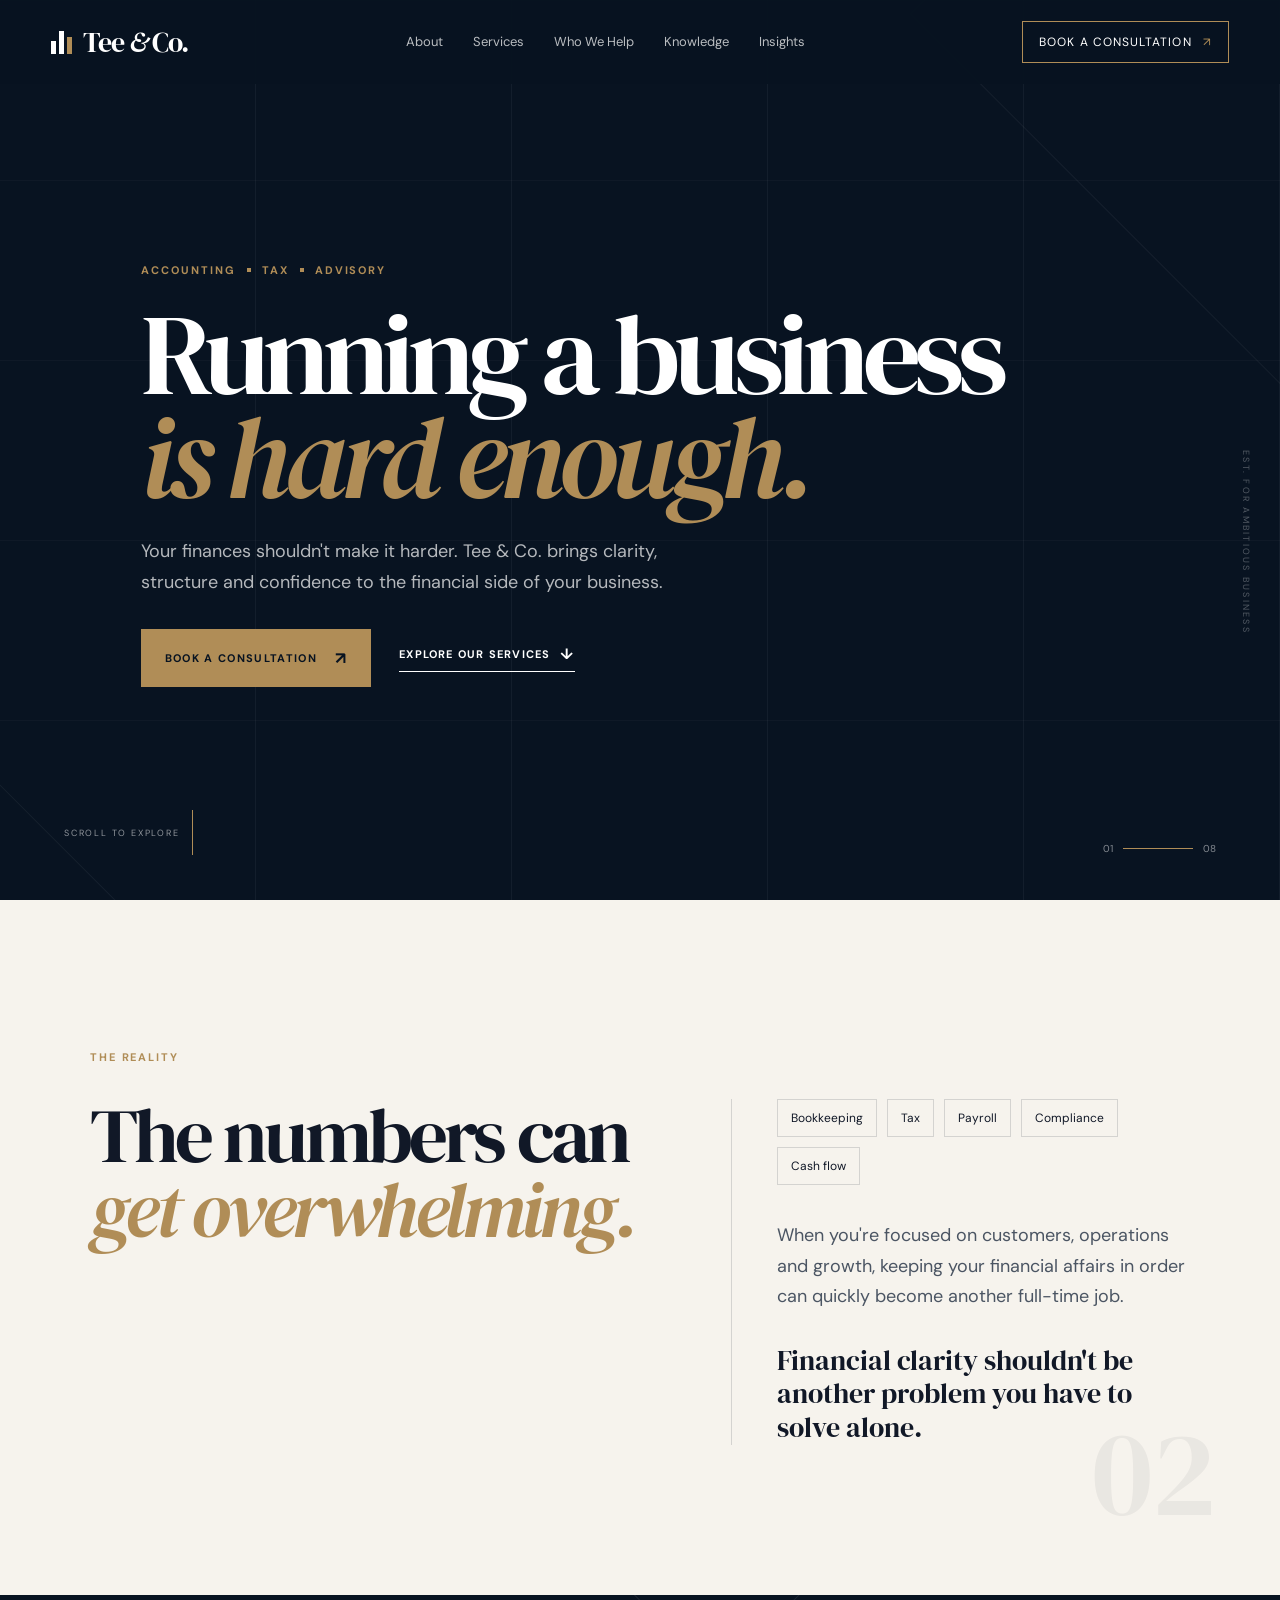
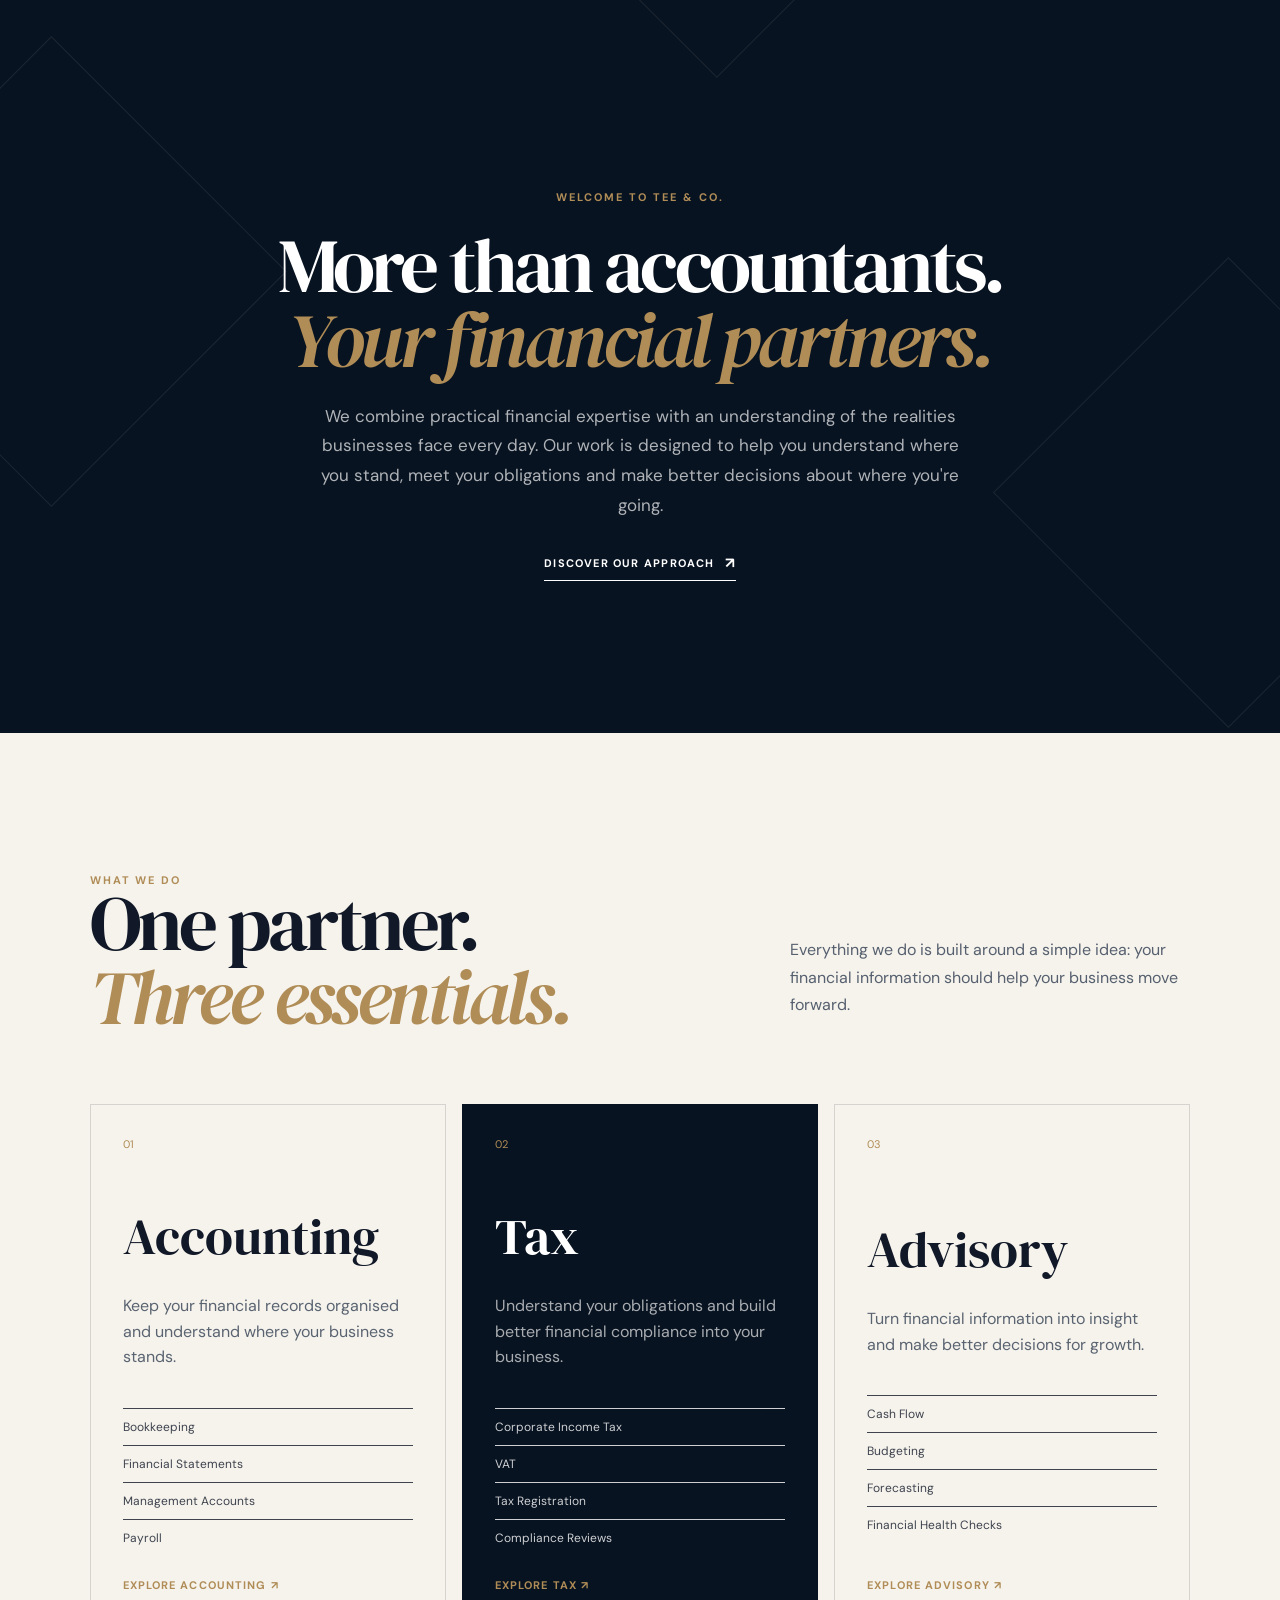
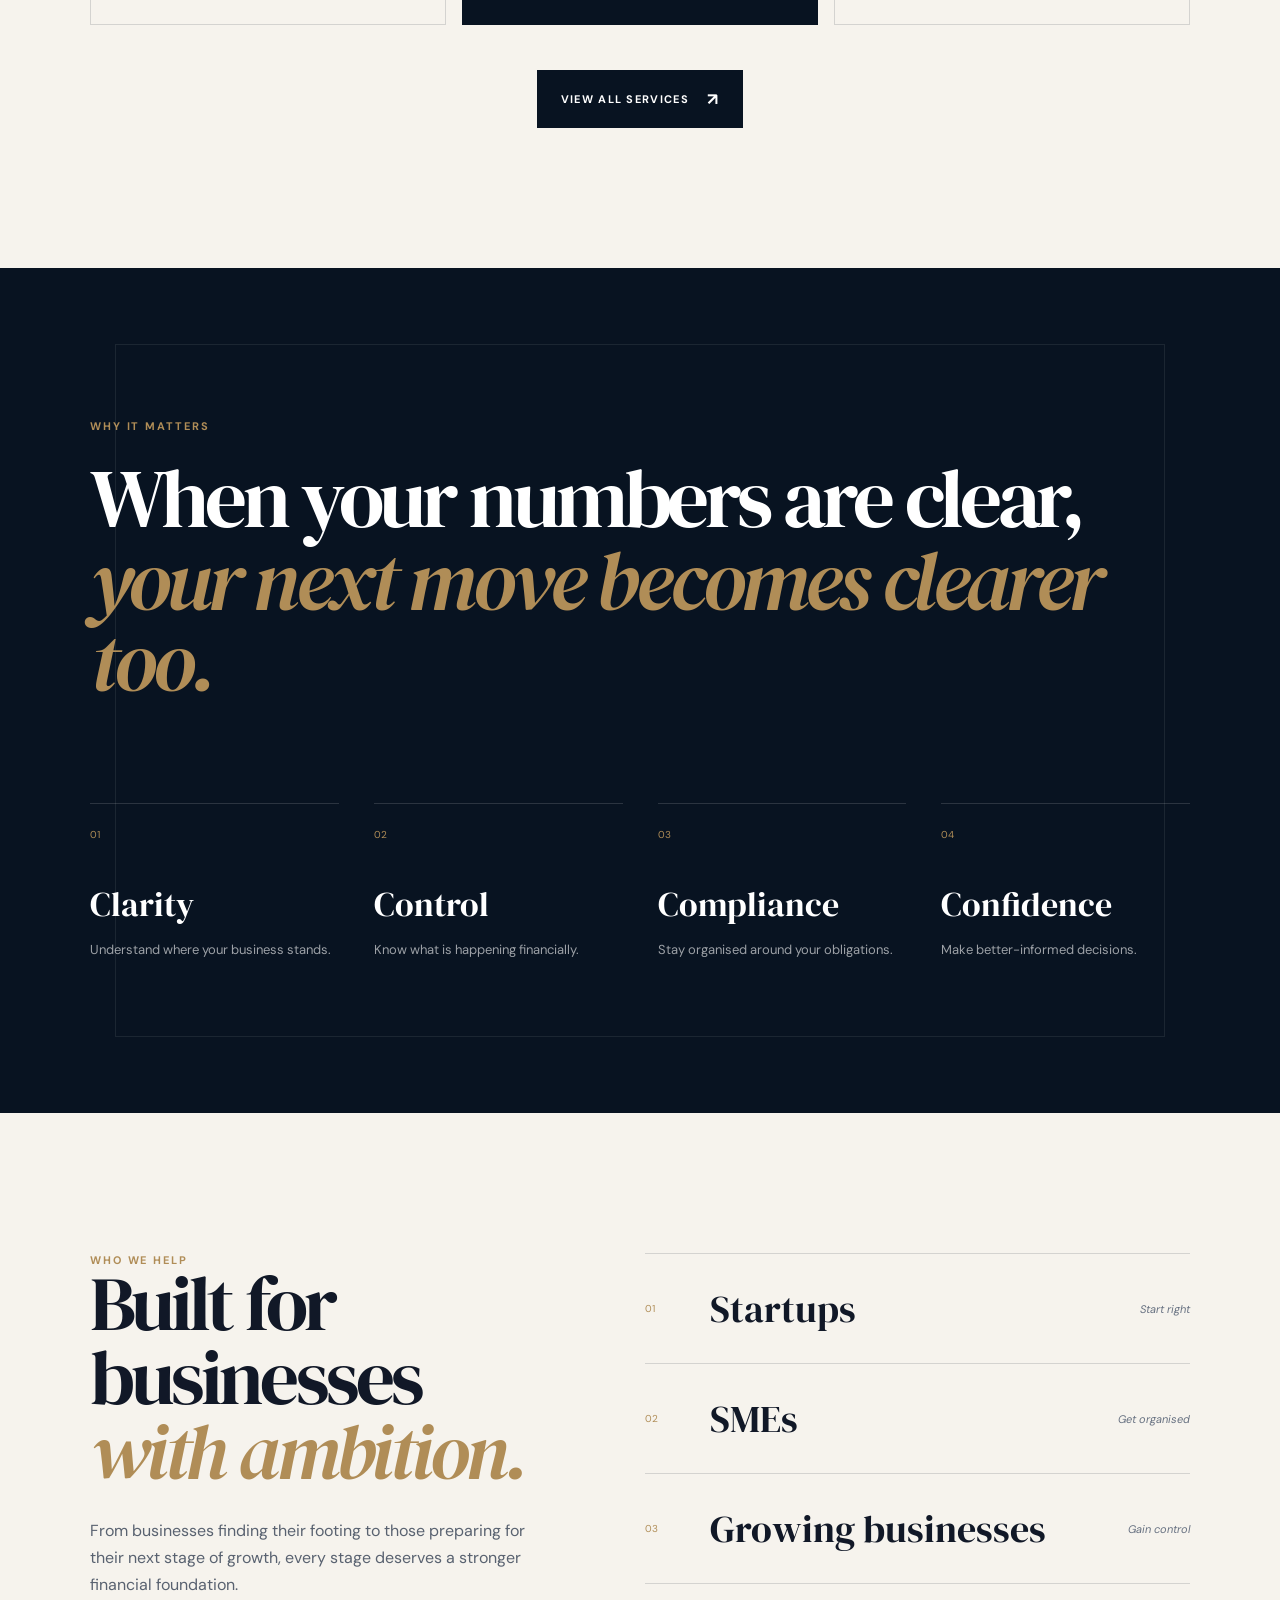
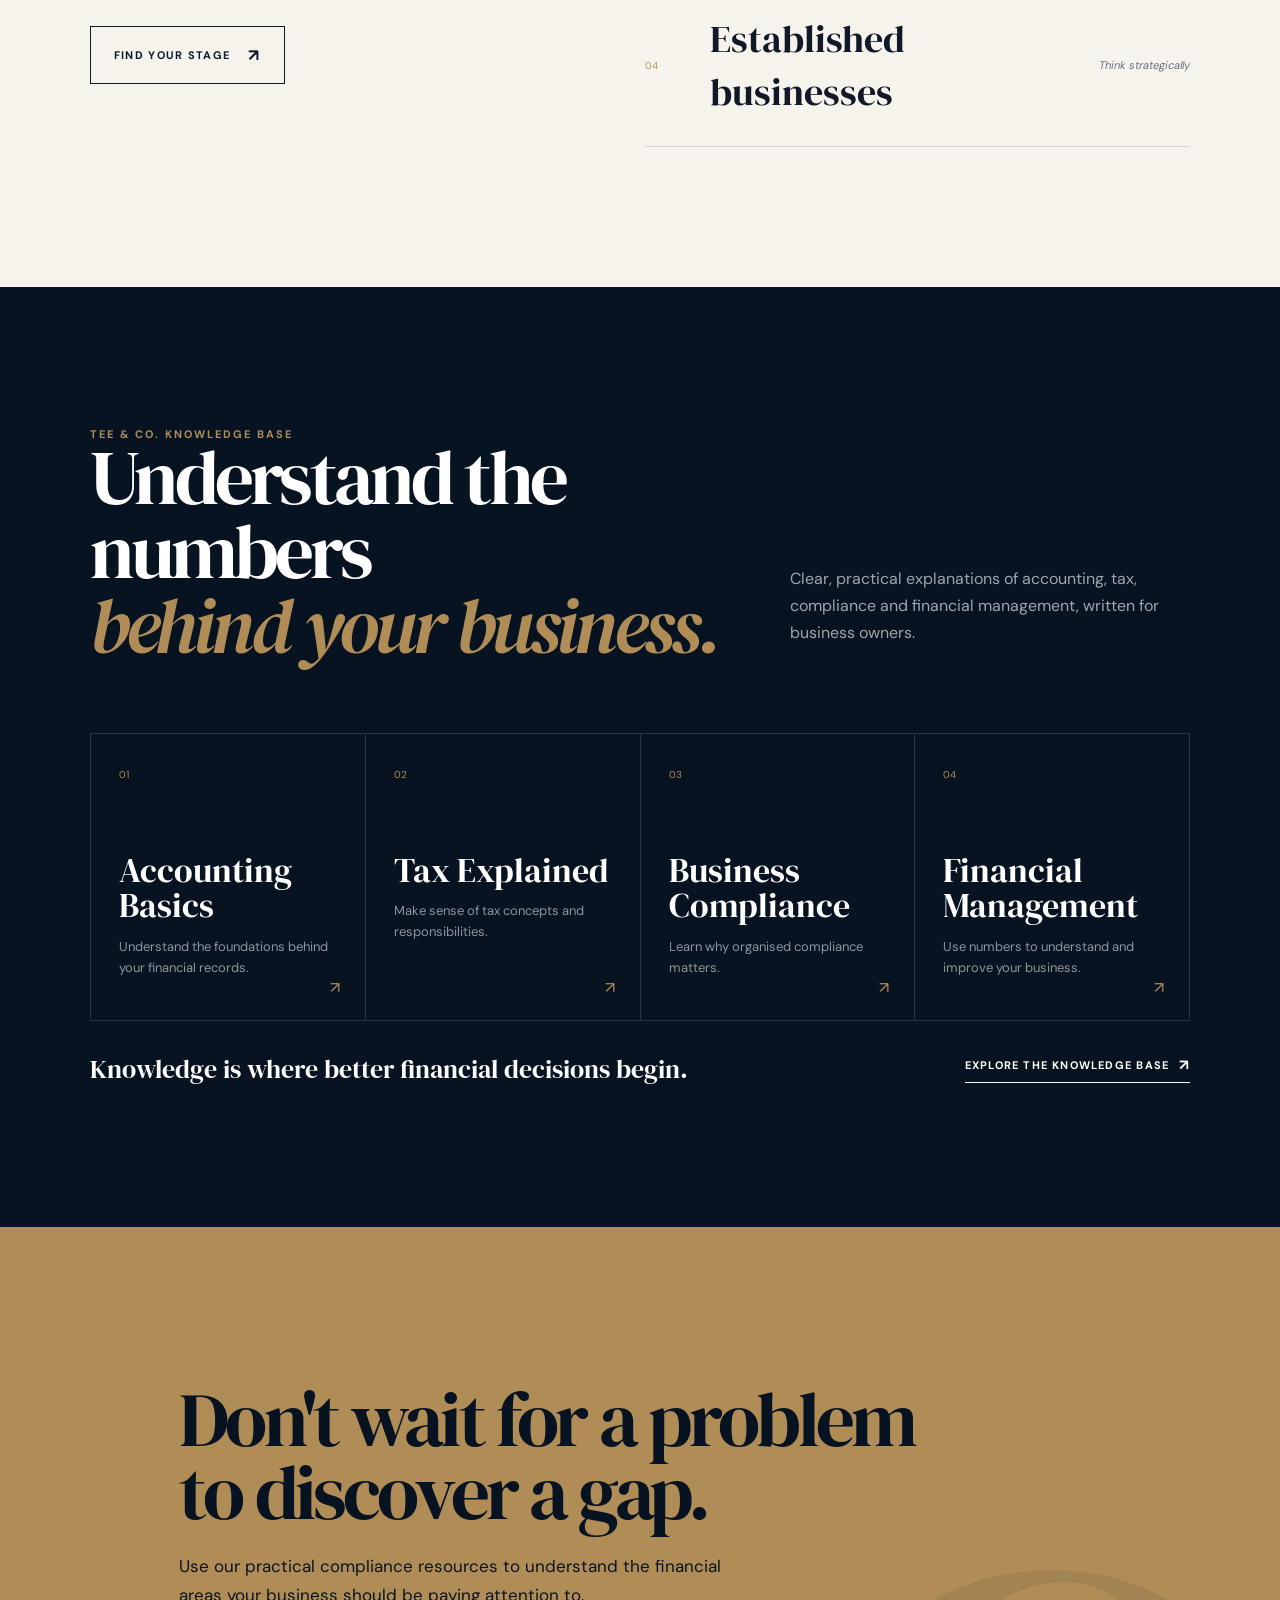
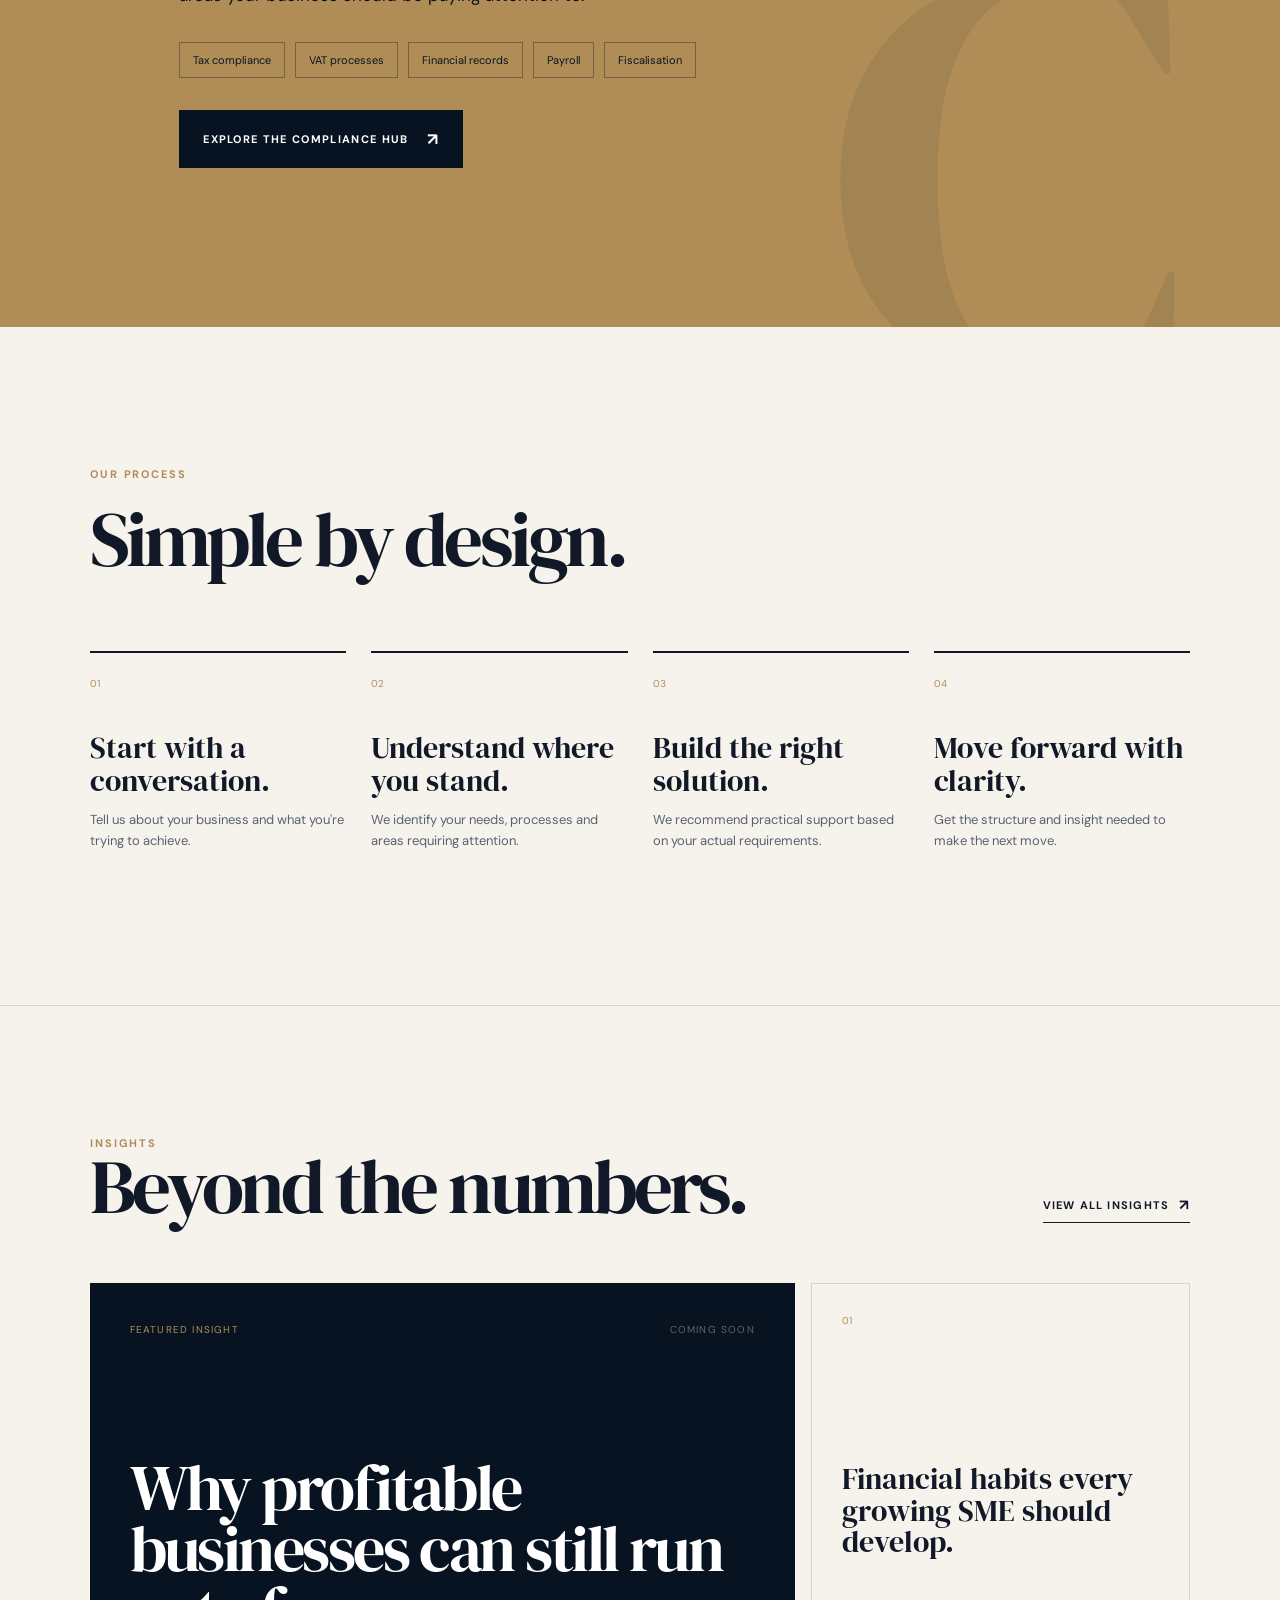
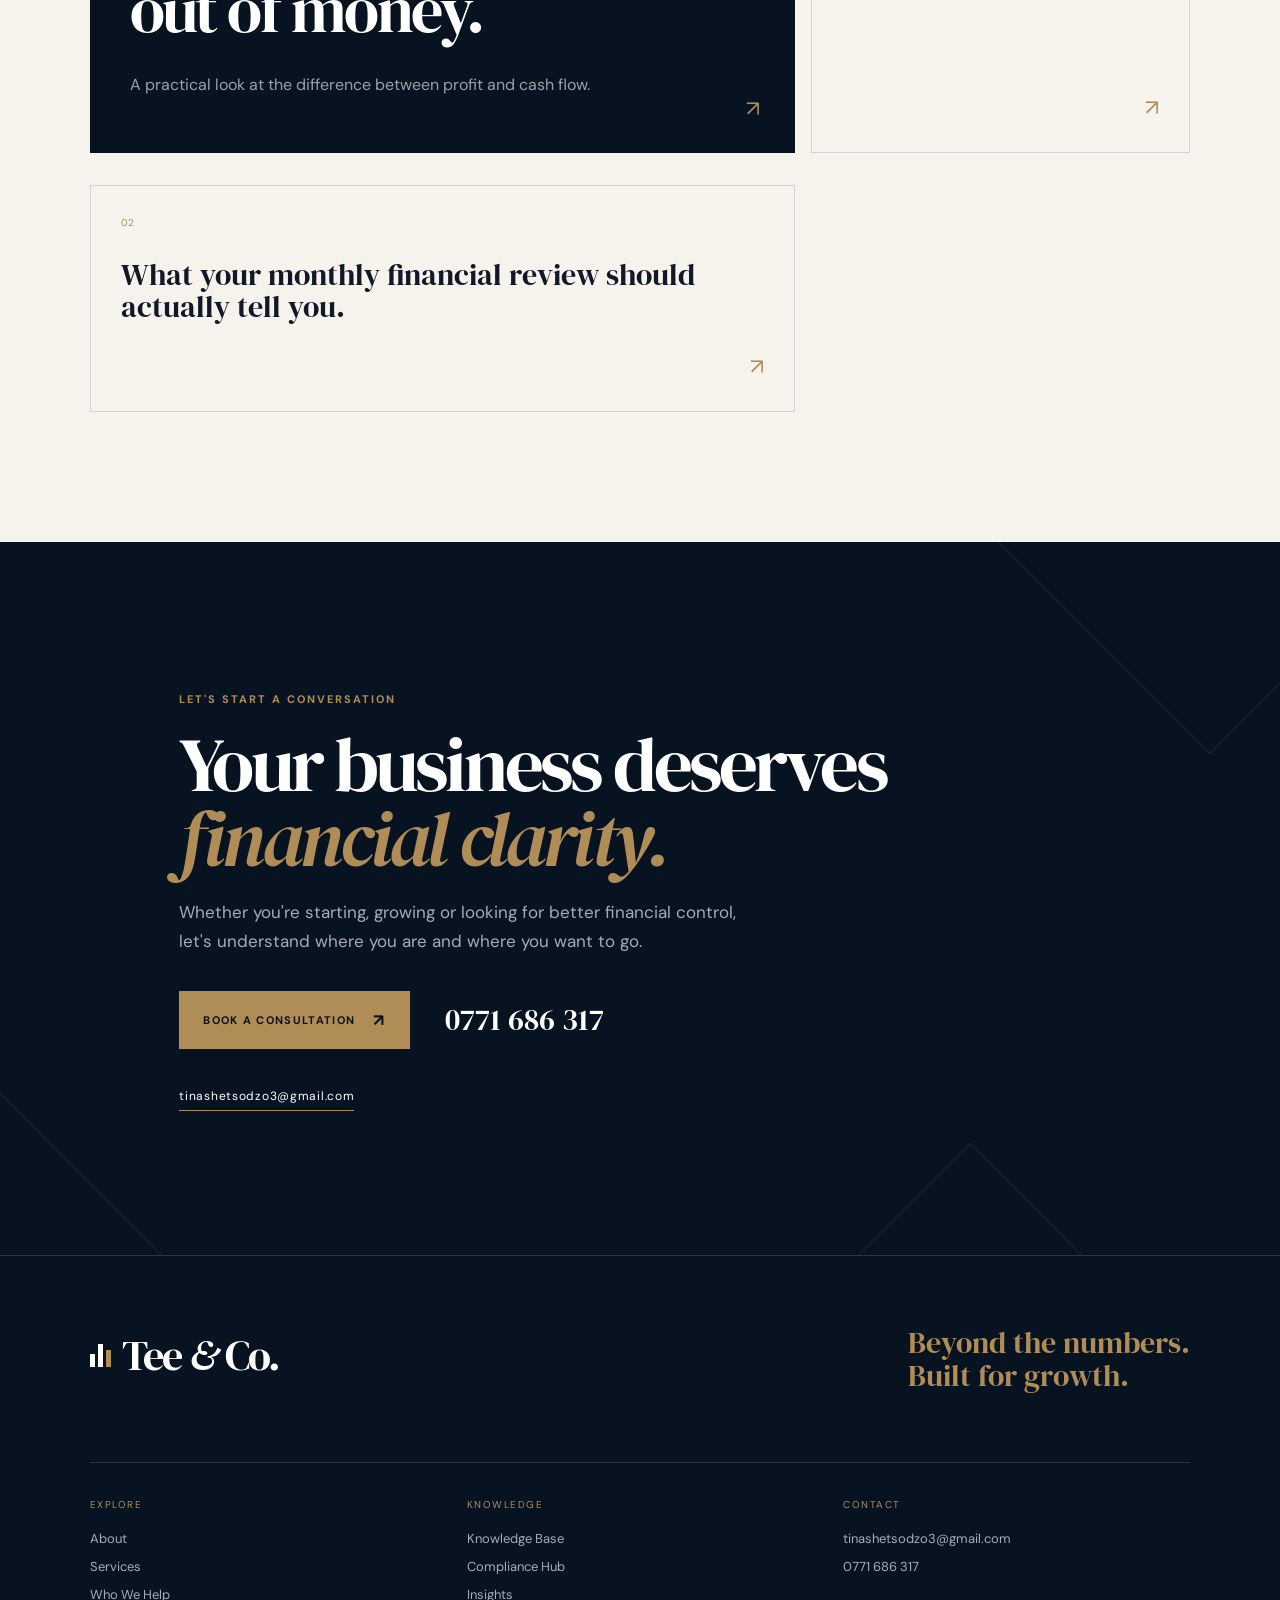
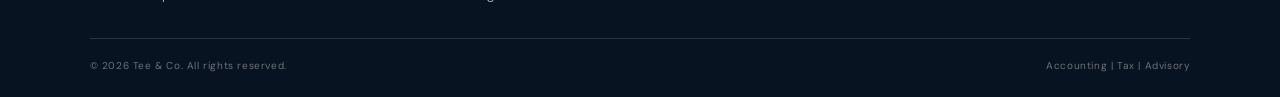
==== index.html @ 568a72f3 "Initial commit - Tee & Co website" ====
<!doctype html>
<html lang="en">
<head>
  <meta charset="UTF-8" />
  <meta name="viewport" content="width=device-width, initial-scale=1.0" />
  <meta name="description" content="Tee & Co. | Accounting, Tax & Advisory. Beyond the numbers. Built for growth." />
  <title>Tee & Co. | Accounting, Tax & Advisory</title>
  <link rel="preconnect" href="https://fonts.googleapis.com">
  <link rel="preconnect" href="https://fonts.gstatic.com" crossorigin>
  <link href="https://fonts.googleapis.com/css2?family=DM+Sans:wght@400;500;600;700&family=DM+Serif+Display:ital@0;1&display=swap" rel="stylesheet">
  <link rel="stylesheet" href="styles.css" />
</head>
<body>
  <div class="page-loader" aria-hidden="true"><span>T</span><i></i></div>
  <div class="scroll-progress"></div>

  <header class="site-header" id="top">
    <a class="brand" href="#top" aria-label="Tee & Co. Home">
      <span class="brand-mark" aria-hidden="true"><i></i><i></i><i></i></span>
      <span>Tee <em>&</em> Co.</span>
    </a>
    <nav class="desktop-nav" aria-label="Main navigation">
      <a href="#about">About</a><a href="#services">Services</a><a href="#who-we-help">Who We Help</a><a href="#knowledge">Knowledge</a><a href="#insights">Insights</a>
    </nav>
    <a href="#contact" class="nav-cta magnetic">Book a Consultation <span>↗</span></a>
    <button class="menu-toggle" aria-label="Open menu"><span></span><span></span></button>
  </header>

  <aside class="mobile-menu">
    <a href="#about">About</a><a href="#services">Services</a><a href="#who-we-help">Who We Help</a><a href="#knowledge">Knowledge Base</a><a href="#insights">Insights</a><a href="#contact">Contact</a>
  </aside>

  <main>
    <section class="hero section-dark">
      <div class="architectural-lines lines-a" aria-hidden="true"></div>
      <div class="hero-inner">
        <div class="eyebrow reveal">Accounting <b></b> Tax <b></b> Advisory</div>
        <h1 class="hero-title"><span class="reveal-text">Running a business</span><span class="reveal-text accent-line">is hard enough.</span></h1>
        <p class="hero-copy reveal">Your finances shouldn't make it harder. Tee & Co. brings clarity, structure and confidence to the financial side of your business.</p>
        <div class="hero-actions reveal">
          <a class="btn btn-gold magnetic" href="#contact">Book a Consultation <span>↗</span></a>
          <a class="text-link" href="#services">Explore our services <span>↓</span></a>
        </div>
      </div>
      <div class="hero-side-type" aria-hidden="true">EST. FOR AMBITIOUS BUSINESS</div>
      <div class="hero-index" aria-hidden="true"><span>01</span><i></i><span>08</span></div>
      <div class="scroll-cue" aria-hidden="true"><span>SCROLL TO EXPLORE</span><i></i></div>
    </section>

    <section class="problem section-light" id="about">
      <div class="section-kicker reveal">THE REALITY</div>
      <div class="problem-grid">
        <div>
          <h2 class="display reveal">The numbers can<br><em>get overwhelming.</em></h2>
        </div>
        <div class="problem-copy reveal">
          <div class="problem-list"><span>Bookkeeping</span><span>Tax</span><span>Payroll</span><span>Compliance</span><span>Cash flow</span></div>
          <p>When you're focused on customers, operations and growth, keeping your financial affairs in order can quickly become another full-time job.</p>
          <strong>Financial clarity shouldn't be another problem you have to solve alone.</strong>
        </div>
      </div>
      <div class="section-number" aria-hidden="true">02</div>
    </section>

    <section class="intro section-dark">
      <div class="intro-geometry" aria-hidden="true"><span></span><span></span><span></span></div>
      <div class="center-content">
        <div class="eyebrow reveal">WELCOME TO TEE & CO.</div>
        <h2 class="display reveal">More than accountants.<br><em>Your financial partners.</em></h2>
        <p class="reveal">We combine practical financial expertise with an understanding of the realities businesses face every day. Our work is designed to help you understand where you stand, meet your obligations and make better decisions about where you're going.</p>
        <a class="text-link light reveal" href="about.html">Discover our approach <span>↗</span></a>
      </div>
    </section>

    <section class="services section-light" id="services">
      <div class="services-head">
        <div><div class="section-kicker reveal">WHAT WE DO</div><h2 class="display reveal">One partner.<br><em>Three essentials.</em></h2></div>
        <p class="reveal">Everything we do is built around a simple idea: your financial information should help your business move forward.</p>
      </div>
      <div class="service-grid">
        <article class="service-card reveal"><div class="service-no">01</div><h3>Accounting</h3><p>Keep your financial records organised and understand where your business stands.</p><ul><li>Bookkeeping</li><li>Financial Statements</li><li>Management Accounts</li><li>Payroll</li></ul><a href="services.html#accounting">Explore accounting <span>↗</span></a></article>
        <article class="service-card dark-card reveal"><div class="service-no">02</div><h3>Tax</h3><p>Understand your obligations and build better financial compliance into your business.</p><ul><li>Corporate Income Tax</li><li>VAT</li><li>Tax Registration</li><li>Compliance Reviews</li></ul><a href="services.html#tax">Explore tax <span>↗</span></a></article>
        <article class="service-card reveal"><div class="service-no">03</div><h3>Advisory</h3><p>Turn financial information into insight and make better decisions for growth.</p><ul><li>Cash Flow</li><li>Budgeting</li><li>Forecasting</li><li>Financial Health Checks</li></ul><a href="services.html#advisory">Explore advisory <span>↗</span></a></article>
      </div>
      <div class="section-cta reveal"><a class="btn btn-dark magnetic" href="services.html">View all services <span>↗</span></a></div>
    </section>

    <section class="statement section-dark">
      <div class="statement-frame" aria-hidden="true"></div>
      <p class="eyebrow reveal">WHY IT MATTERS</p>
      <h2 class="statement-title reveal">When your numbers are clear,<br><em>your next move becomes clearer too.</em></h2>
      <div class="outcome-grid">
        <div class="reveal"><span>01</span><h3>Clarity</h3><p>Understand where your business stands.</p></div>
        <div class="reveal"><span>02</span><h3>Control</h3><p>Know what is happening financially.</p></div>
        <div class="reveal"><span>03</span><h3>Compliance</h3><p>Stay organised around your obligations.</p></div>
        <div class="reveal"><span>04</span><h3>Confidence</h3><p>Make better-informed decisions.</p></div>
      </div>
    </section>

    <section class="audience section-light" id="who-we-help">
      <div class="audience-copy"><div class="section-kicker reveal">WHO WE HELP</div><h2 class="display reveal">Built for businesses<br><em>with ambition.</em></h2><p class="reveal">From businesses finding their footing to those preparing for their next stage of growth, every stage deserves a stronger financial foundation.</p><a class="btn btn-outline magnetic reveal" href="who-we-help.html">Find your stage <span>↗</span></a></div>
      <div class="stage-list">
        <a class="stage reveal" href="who-we-help.html#startups"><span>01</span><strong>Startups</strong><em>Start right</em></a>
        <a class="stage reveal" href="who-we-help.html#smes"><span>02</span><strong>SMEs</strong><em>Get organised</em></a>
        <a class="stage reveal" href="who-we-help.html#growing"><span>03</span><strong>Growing businesses</strong><em>Gain control</em></a>
        <a class="stage reveal" href="who-we-help.html#established"><span>04</span><strong>Established businesses</strong><em>Think strategically</em></a>
      </div>
    </section>

    <section class="knowledge section-dark" id="knowledge">
      <div class="knowledge-top"><div><div class="section-kicker reveal">TEE & CO. KNOWLEDGE BASE</div><h2 class="display reveal">Understand the numbers<br><em>behind your business.</em></h2></div><p class="reveal">Clear, practical explanations of accounting, tax, compliance and financial management, written for business owners.</p></div>
      <div class="knowledge-grid">
        <a class="knowledge-card reveal" href="knowledge-base.html#accounting"><span>01</span><h3>Accounting Basics</h3><p>Understand the foundations behind your financial records.</p><i>↗</i></a>
        <a class="knowledge-card reveal" href="knowledge-base.html#tax"><span>02</span><h3>Tax Explained</h3><p>Make sense of tax concepts and responsibilities.</p><i>↗</i></a>
        <a class="knowledge-card reveal" href="knowledge-base.html#compliance"><span>03</span><h3>Business Compliance</h3><p>Learn why organised compliance matters.</p><i>↗</i></a>
        <a class="knowledge-card reveal" href="knowledge-base.html#financial-management"><span>04</span><h3>Financial Management</h3><p>Use numbers to understand and improve your business.</p><i>↗</i></a>
      </div>
      <div class="knowledge-bottom reveal"><p>Knowledge is where better financial decisions begin.</p><a class="text-link light" href="knowledge-base.html">Explore the Knowledge Base <span>↗</span></a></div>
    </section>

    <section class="compliance section-gold">
      <div class="compliance-index" aria-hidden="true">C</div>
      <div class="compliance-content"><div class="section-kicker reveal">THE COMPLIANCE HUB</div><h2 class="display reveal">Don't wait for a problem<br>to discover a gap.</h2><p class="reveal">Use our practical compliance resources to understand the financial areas your business should be paying attention to.</p><div class="check-list reveal"><span>Tax compliance</span><span>VAT processes</span><span>Financial records</span><span>Payroll</span><span>Fiscalisation</span></div><a href="knowledge-base.html#compliance" class="btn btn-dark magnetic reveal">Explore the Compliance Hub <span>↗</span></a></div>
    </section>

    <section class="process section-light">
      <div class="section-kicker reveal">OUR PROCESS</div><h2 class="display reveal">Simple by design.</h2>
      <div class="process-track">
        <article class="process-step reveal"><span>01</span><h3>Start with a conversation.</h3><p>Tell us about your business and what you're trying to achieve.</p></article>
        <article class="process-step reveal"><span>02</span><h3>Understand where you stand.</h3><p>We identify your needs, processes and areas requiring attention.</p></article>
        <article class="process-step reveal"><span>03</span><h3>Build the right solution.</h3><p>We recommend practical support based on your actual requirements.</p></article>
        <article class="process-step reveal"><span>04</span><h3>Move forward with clarity.</h3><p>Get the structure and insight needed to make the next move.</p></article>
      </div>
    </section>

    <section class="insights section-light" id="insights">
      <div class="insights-head"><div><div class="section-kicker reveal">INSIGHTS</div><h2 class="display reveal">Beyond the numbers.</h2></div><a class="text-link reveal" href="insights.html">View all insights <span>↗</span></a></div>
      <div class="article-grid">
        <a class="article-feature reveal" href="insights.html"><div class="article-meta">FEATURED INSIGHT <span>COMING SOON</span></div><h3>Why profitable businesses can still run out of money.</h3><p>A practical look at the difference between profit and cash flow.</p><i>↗</i></a>
        <a class="article-small reveal" href="insights.html"><span>01</span><h3>Financial habits every growing SME should develop.</h3><i>↗</i></a>
        <a class="article-small reveal" href="insights.html"><span>02</span><h3>What your monthly financial review should actually tell you.</h3><i>↗</i></a>
      </div>
    </section>

    <section class="final-cta section-dark" id="contact">
      <div class="cta-geometry" aria-hidden="true"><i></i><i></i><i></i></div>
      <div class="section-kicker reveal">LET'S START A CONVERSATION</div>
      <h2 class="display reveal">Your business deserves<br><em>financial clarity.</em></h2>
      <p class="reveal">Whether you're starting, growing or looking for better financial control, let's understand where you are and where you want to go.</p>
      <div class="contact-actions reveal"><a class="btn btn-gold magnetic" href="mailto:tinashetsodzo3@gmail.com">Book a Consultation <span>↗</span></a><a class="contact-direct" href="tel:+263771686317">0771 686 317</a></div>
      <a class="email-link reveal" href="mailto:tinashetsodzo3@gmail.com">tinashetsodzo3@gmail.com</a>
    </section>
  </main>

  <footer class="site-footer section-dark">
    <div class="footer-top"><a class="brand footer-brand" href="#top"><span class="brand-mark"><i></i><i></i><i></i></span><span>Tee <em>&</em> Co.</span></a><p>Beyond the numbers.<br>Built for growth.</p></div>
    <div class="footer-grid"><div><span>EXPLORE</span><a href="#about">About</a><a href="services.html">Services</a><a href="who-we-help.html">Who We Help</a></div><div><span>KNOWLEDGE</span><a href="knowledge-base.html">Knowledge Base</a><a href="knowledge-base.html#compliance">Compliance Hub</a><a href="insights.html">Insights</a></div><div><span>CONTACT</span><a href="mailto:tinashetsodzo3@gmail.com">tinashetsodzo3@gmail.com</a><a href="tel:+263771686317">0771 686 317</a></div></div>
    <div class="footer-bottom"><span>© <span id="year"></span> Tee & Co. All rights reserved.</span><span>Accounting | Tax | Advisory</span></div>
  </footer>
  <script src="script.js"></script>
</body>
</html>
---- styles.css ----
:root{--navy:#081321;--navy-2:#0d1b2d;--ink:#111827;--ivory:#f6f3ed;--white:#fff;--gold:#b08d57;--gold-soft:#c9aa79;--line:rgba(8,19,33,.14);--light-line:rgba(255,255,255,.14);--serif:'DM Serif Display',Georgia,serif;--sans:'DM Sans',Arial,sans-serif}*{box-sizing:border-box}html{scroll-behavior:smooth}body{margin:0;background:var(--ivory);color:var(--ink);font-family:var(--sans);overflow-x:hidden}a{color:inherit;text-decoration:none}.page-loader{position:fixed;inset:0;background:var(--navy);z-index:1000;display:grid;place-items:center;transition:transform .7s cubic-bezier(.77,0,.18,1)}.page-loader span{font:72px var(--serif);color:var(--white);position:relative;z-index:2}.page-loader i{position:absolute;width:1px;height:0;background:var(--gold);transition:height .45s ease}.page-loader.loaded{transform:translateY(-100%)}.scroll-progress{position:fixed;top:0;left:0;height:2px;background:var(--gold);width:0;z-index:1001}.site-header{height:84px;padding:0 clamp(24px,4vw,72px);position:fixed;top:0;width:100%;display:flex;align-items:center;justify-content:space-between;z-index:100;background:rgba(8,19,33,.96);color:var(--white);border-bottom:1px solid transparent;transition:.35s}.site-header.scrolled{height:70px;border-color:var(--light-line)}.brand{display:flex;align-items:center;gap:11px;font:28px var(--serif);letter-spacing:-.04em;white-space:nowrap}.brand em{font-style:italic}.brand-mark{display:flex;gap:3px;align-items:flex-end;height:24px}.brand-mark i{display:block;width:5px;background:currentColor}.brand-mark i:nth-child(1){height:13px}.brand-mark i:nth-child(2){height:23px}.brand-mark i:nth-child(3){height:17px;background:var(--gold)}.desktop-nav{display:flex;gap:30px;font-size:13px;color:rgba(255,255,255,.72)}.desktop-nav a{transition:.25s}.desktop-nav a:hover{color:var(--gold)}.nav-cta{font-size:12px;text-transform:uppercase;letter-spacing:.09em;border:1px solid var(--gold);padding:12px 16px}.nav-cta span{color:var(--gold);margin-left:7px}.menu-toggle,.mobile-menu{display:none}.section-dark{background:var(--navy);color:var(--white)}.section-light{background:var(--ivory);color:var(--ink)}.section-gold{background:var(--gold);color:var(--navy)}.hero{min-height:100svh;position:relative;display:flex;align-items:center;padding:130px clamp(24px,11vw,180px) 80px;overflow:hidden}.hero-inner{position:relative;z-index:2;max-width:900px}.eyebrow,.section-kicker{font-size:11px;letter-spacing:.18em;text-transform:uppercase;font-weight:700;color:var(--gold);display:flex;align-items:center;gap:11px}.eyebrow b{width:4px;height:4px;background:var(--gold);display:inline-block}.hero-title{font:clamp(64px,9vw,150px)/.9 var(--serif);letter-spacing:-.055em;margin:26px 0}.hero-title span{display:block}.accent-line{font-style:italic;color:var(--gold)}.hero-copy{max-width:530px;font-size:18px;line-height:1.7;color:rgba(255,255,255,.7);margin:0 0 32px}.hero-actions{display:flex;align-items:center;gap:28px}.btn{display:inline-flex;align-items:center;gap:18px;padding:17px 23px;text-transform:uppercase;letter-spacing:.12em;font-size:11px;font-weight:700;border:1px solid transparent;transition:transform .25s,background .25s,color .25s}.btn span{font-size:17px}.btn-gold{background:var(--gold);color:var(--navy)}.btn-dark{background:var(--navy);color:var(--white)}.btn-outline{border-color:var(--ink)}.btn:hover{transform:translateY(-3px)}.text-link{display:inline-flex;gap:10px;align-items:center;text-transform:uppercase;letter-spacing:.11em;font-size:11px;font-weight:700;border-bottom:1px solid currentColor;padding-bottom:7px}.text-link span{font-size:15px}.text-link.light{color:var(--white)}.architectural-lines{position:absolute;inset:0;opacity:.7;background-image:linear-gradient(90deg,transparent 0,transparent calc(100% - 1px),rgba(255,255,255,.07) calc(100% - 1px)),linear-gradient(0deg,transparent 0,transparent calc(100% - 1px),rgba(255,255,255,.04) calc(100% - 1px));background-size:20vw 100%,100% 20vh}.lines-a:before,.lines-a:after{content:"";position:absolute;border:1px solid rgba(255,255,255,.08);width:42vw;height:42vw;transform:rotate(45deg)}.lines-a:before{right:-22vw;top:-20vw}.lines-a:after{left:-28vw;bottom:-35vw}.hero-side-type{position:absolute;right:28px;top:50%;writing-mode:vertical-rl;font-size:9px;letter-spacing:.25em;color:rgba(255,255,255,.3)}.hero-index{position:absolute;right:5vw;bottom:45px;display:flex;gap:10px;align-items:center;font-size:10px;color:rgba(255,255,255,.5)}.hero-index i{display:block;width:70px;height:1px;background:var(--gold)}.scroll-cue{position:absolute;left:5vw;bottom:45px;font-size:9px;letter-spacing:.2em;color:rgba(255,255,255,.55);display:flex;align-items:center;gap:12px}.scroll-cue i{display:block;width:1px;height:45px;background:var(--gold);animation:linePulse 1.7s infinite}@keyframes linePulse{50%{transform:scaleY(.45);transform-origin:top}}.problem{padding:150px clamp(24px,7vw,110px);position:relative}.problem-grid{display:grid;grid-template-columns:1.1fr .9fr;gap:80px;margin-top:35px}.display{font:clamp(48px,6vw,96px)/.96 var(--serif);letter-spacing:-.05em;margin:0}.display em{font-style:italic;color:var(--gold)}.problem-copy{border-left:1px solid var(--line);padding-left:45px;align-self:end}.problem-list{display:flex;flex-wrap:wrap;gap:10px;margin-bottom:35px}.problem-list span{border:1px solid var(--line);padding:10px 13px;font-size:12px}.problem-copy p{font-size:18px;line-height:1.7;color:#4b5563}.problem-copy strong{font:28px/1.2 var(--serif);display:block;margin-top:32px}.section-number{position:absolute;right:5vw;bottom:40px;font:120px var(--serif);color:rgba(8,19,33,.05)}.intro{min-height:82vh;padding:130px 24px;display:grid;place-items:center;text-align:center;position:relative;overflow:hidden}.center-content{max-width:850px;position:relative;z-index:2}.center-content .eyebrow{justify-content:center}.center-content .display{margin:25px 0}.center-content p{max-width:650px;margin:0 auto 30px;line-height:1.75;color:rgba(255,255,255,.68);font-size:17px}.intro-geometry span{position:absolute;border:1px solid rgba(255,255,255,.08);width:26vw;height:26vw;transform:rotate(45deg)}.intro-geometry span:nth-child(1){left:-9vw;top:15%}.intro-geometry span:nth-child(2){right:-9vw;bottom:10%}.intro-geometry span:nth-child(3){width:12vw;height:12vw;left:50%;top:-8vw}.services{padding:140px clamp(24px,7vw,110px)}.services-head,.knowledge-top{display:flex;justify-content:space-between;gap:60px;align-items:end;margin-bottom:70px}.services-head p,.knowledge-top>p{max-width:400px;line-height:1.7;color:#56606e}.service-grid{display:grid;grid-template-columns:repeat(3,1fr);gap:16px}.service-card{border:1px solid var(--line);padding:32px;min-height:480px;display:flex;flex-direction:column;transition:transform .4s,border-color .4s}.service-card:hover{transform:translateY(-8px);border-color:var(--gold)}.service-card.dark-card{background:var(--navy);color:var(--white);border-color:var(--navy)}.service-no{font-size:11px;color:var(--gold);margin-bottom:auto}.service-card h3{font:clamp(36px,4vw,56px)/1 var(--serif);margin:60px 0 15px}.service-card p{line-height:1.6;color:#5a6471}.dark-card p{color:rgba(255,255,255,.65)}.service-card ul{list-style:none;padding:0;margin:22px 0}.service-card li{font-size:12px;border-top:1px solid currentColor;padding:10px 0;opacity:.8}.service-card a{margin-top:auto;font-size:11px;text-transform:uppercase;letter-spacing:.1em;font-weight:700;color:var(--gold)}.section-cta{text-align:center;margin-top:45px}.statement{padding:140px clamp(24px,7vw,110px);position:relative;overflow:hidden}.statement-frame{position:absolute;inset:9%;border:1px solid rgba(255,255,255,.08);pointer-events:none}.statement-title{font:clamp(45px,6.5vw,105px)/.98 var(--serif);letter-spacing:-.05em;position:relative;z-index:1;margin:25px 0 100px}.statement-title em{font-style:italic;color:var(--gold)}.outcome-grid{display:grid;grid-template-columns:repeat(4,1fr);gap:35px;position:relative;z-index:1}.outcome-grid>div{border-top:1px solid var(--light-line);padding-top:18px}.outcome-grid span{color:var(--gold);font-size:10px}.outcome-grid h3{font:34px var(--serif);margin:38px 0 8px}.outcome-grid p{font-size:13px;line-height:1.6;color:rgba(255,255,255,.6)}.audience{padding:140px clamp(24px,7vw,110px);display:grid;grid-template-columns:.9fr 1.1fr;gap:110px}.audience-copy p{max-width:450px;line-height:1.7;color:#596270;margin:28px 0}.stage-list{border-top:1px solid var(--line)}.stage{display:grid;grid-template-columns:55px 1fr 130px;gap:10px;align-items:center;padding:28px 0;border-bottom:1px solid var(--line);transition:padding .3s,color .3s}.stage:hover{padding-left:12px;color:var(--gold)}.stage span{font-size:10px;color:var(--gold)}.stage strong{font:clamp(28px,3vw,48px) var(--serif)}.stage em{font-size:11px;text-align:right;color:#667080}.knowledge{padding:140px clamp(24px,7vw,110px)}.knowledge-top>p{color:rgba(255,255,255,.62)}.knowledge-grid{display:grid;grid-template-columns:repeat(4,1fr);border-top:1px solid var(--light-line);border-left:1px solid var(--light-line)}.knowledge-card{min-height:280px;padding:28px;border-right:1px solid var(--light-line);border-bottom:1px solid var(--light-line);position:relative;transition:background .35s}.knowledge-card:hover{background:#0f2035}.knowledge-card span{font-size:10px;color:var(--gold)}.knowledge-card h3{font:34px/1.05 var(--serif);margin:70px 0 12px}.knowledge-card p{font-size:13px;line-height:1.6;color:rgba(255,255,255,.55)}.knowledge-card i{position:absolute;right:25px;bottom:22px;color:var(--gold);font-style:normal}.knowledge-bottom{display:flex;justify-content:space-between;align-items:center;padding-top:30px}.knowledge-bottom p{font:26px var(--serif);margin:0}.compliance{min-height:700px;padding:120px clamp(24px,14vw,220px);position:relative;overflow:hidden}.compliance-index{position:absolute;right:7vw;bottom:-80px;font:600px/.8 var(--serif);color:rgba(8,19,33,.08)}.compliance-content{position:relative;z-index:1;max-width:800px}.compliance-content .display{margin:22px 0}.compliance-content p{max-width:560px;line-height:1.7;font-size:17px}.check-list{display:flex;flex-wrap:wrap;gap:10px;margin:32px 0}.check-list span{border:1px solid rgba(8,19,33,.35);padding:10px 13px;font-size:11px}.process{padding:140px clamp(24px,7vw,110px)}.process .display{margin:22px 0 75px}.process-track{display:grid;grid-template-columns:repeat(4,1fr);gap:25px}.process-step{border-top:2px solid var(--ink);padding-top:18px;position:relative}.process-step span{font-size:10px;color:var(--gold)}.process-step h3{font:30px/1.08 var(--serif);margin:40px 0 12px}.process-step p{font-size:13px;line-height:1.6;color:#596270}.insights{padding:130px clamp(24px,7vw,110px);border-top:1px solid var(--line)}.insights-head{display:flex;justify-content:space-between;align-items:end;margin-bottom:60px}.article-grid{display:grid;grid-template-columns:1.3fr .7fr;gap:16px}.article-feature{background:var(--navy);color:var(--white);min-height:470px;padding:40px;display:flex;flex-direction:column;position:relative}.article-meta{font-size:10px;letter-spacing:.12em;color:var(--gold)}.article-meta span{float:right;color:rgba(255,255,255,.35)}.article-feature h3{font:clamp(42px,5vw,76px)/.95 var(--serif);letter-spacing:-.04em;max-width:760px;margin:auto 0 15px}.article-feature p{color:rgba(255,255,255,.6);max-width:500px;line-height:1.6}.article-feature i,.article-small i{font-style:normal;color:var(--gold);font-size:22px}.article-feature i{position:absolute;right:35px;bottom:30px}.article-small{border:1px solid var(--line);padding:30px;min-height:227px;display:flex;flex-direction:column}.article-small+ .article-small{margin-top:16px}.article-small span{font-size:10px;color:var(--gold)}.article-small h3{font:30px/1.05 var(--serif);margin:auto 0}.article-small i{text-align:right}.final-cta{padding:150px clamp(24px,14vw,220px);position:relative;overflow:hidden}.final-cta .display{margin:22px 0}.final-cta>p:not(.section-kicker){max-width:570px;color:rgba(255,255,255,.65);line-height:1.7;font-size:17px}.contact-actions{display:flex;align-items:center;gap:35px;margin:35px 0}.contact-direct{font:30px var(--serif)}.email-link{font-size:12px;letter-spacing:.06em;border-bottom:1px solid var(--gold);padding-bottom:6px}.cta-geometry i{position:absolute;border:1px solid rgba(255,255,255,.08);width:300px;height:300px;transform:rotate(45deg)}.cta-geometry i:nth-child(1){right:-80px;top:-150px}.cta-geometry i:nth-child(2){right:160px;bottom:-250px}.cta-geometry i:nth-child(3){left:-200px;bottom:-150px}.site-footer{padding:70px clamp(24px,7vw,110px) 25px;border-top:1px solid var(--light-line)}.footer-top{display:flex;justify-content:space-between;align-items:start;padding-bottom:70px}.footer-brand{font-size:42px}.footer-top p{font:30px/1.1 var(--serif);margin:0;color:var(--gold)}.footer-grid{display:grid;grid-template-columns:repeat(3,1fr);border-top:1px solid var(--light-line);padding:35px 0;gap:30px}.footer-grid div{display:flex;flex-direction:column;gap:11px}.footer-grid span{font-size:10px;letter-spacing:.15em;color:var(--gold);margin-bottom:8px}.footer-grid a{font-size:13px;color:rgba(255,255,255,.65)}.footer-grid a:hover{color:var(--white)}.footer-bottom{border-top:1px solid var(--light-line);padding-top:20px;display:flex;justify-content:space-between;font-size:10px;letter-spacing:.06em;color:rgba(255,255,255,.4)}.reveal{opacity:0;transform:translateY(25px);transition:opacity .8s ease,transform .8s cubic-bezier(.2,.7,.2,1)}.reveal.visible{opacity:1;transform:none}.reveal-text{animation:heroIn 1s .4s both;transform:translateY(115%);opacity:0}.hero-title .reveal-text:nth-child(2){animation-delay:.55s}@keyframes heroIn{to{transform:none;opacity:1}}@media(max-width:900px){.desktop-nav,.nav-cta{display:none}.menu-toggle{display:flex;background:none;border:0;flex-direction:column;gap:6px;padding:8px}.menu-toggle span{display:block;width:24px;height:1px;background:#fff}.mobile-menu{display:flex;position:fixed;inset:70px 0 auto;background:var(--navy);z-index:90;flex-direction:column;padding:30px;gap:22px;transform:translateY(-130%);transition:.4s}.mobile-menu.open{transform:none}.mobile-menu a{color:#fff;font:34px var(--serif)}.problem-grid,.audience{grid-template-columns:1fr;gap:50px}.problem-copy{padding-left:0;border-left:0;border-top:1px solid var(--line);padding-top:30px}.services-head,.knowledge-top{display:block}.services-head p,.knowledge-top>p{margin-top:25px}.service-grid,.outcome-grid,.process-track{grid-template-columns:1fr 1fr}.knowledge-grid{grid-template-columns:1fr 1fr}.audience{padding-top:100px;padding-bottom:100px}.article-grid{grid-template-columns:1fr}.article-small+ .article-small{margin-top:0}.article-grid{gap:16px}.article-feature{min-height:400px}.compliance{padding-left:8vw}.stage strong{font-size:34px}}@media(max-width:600px){.hero{padding-left:24px;padding-right:24px}.hero-title{font-size:64px}.hero-actions,.contact-actions{align-items:flex-start;flex-direction:column}.hero-side-type,.scroll-cue{display:none}.problem,.services,.statement,.knowledge,.process,.insights,.site-footer{padding-left:24px;padding-right:24px}.service-grid,.outcome-grid,.process-track,.knowledge-grid{grid-template-columns:1fr}.service-card{min-height:420px}.statement-title{margin-bottom:60px}.outcome-grid{gap:28px}.stage{grid-template-columns:35px 1fr}.stage em{display:none}.knowledge-bottom,.footer-top,.footer-bottom{display:block}.knowledge-bottom .text-link{margin-top:20px}.article-feature{padding:28px;min-height:420px}.footer-top p{margin-top:35px}.footer-grid{grid-template-columns:1fr 1fr}.footer-bottom span:last-child{margin-top:10px;display:block}.final-cta{padding-left:24px;padding-right:24px}.compliance{min-height:620px}.compliance-index{font-size:400px}.display{font-size:48px}}
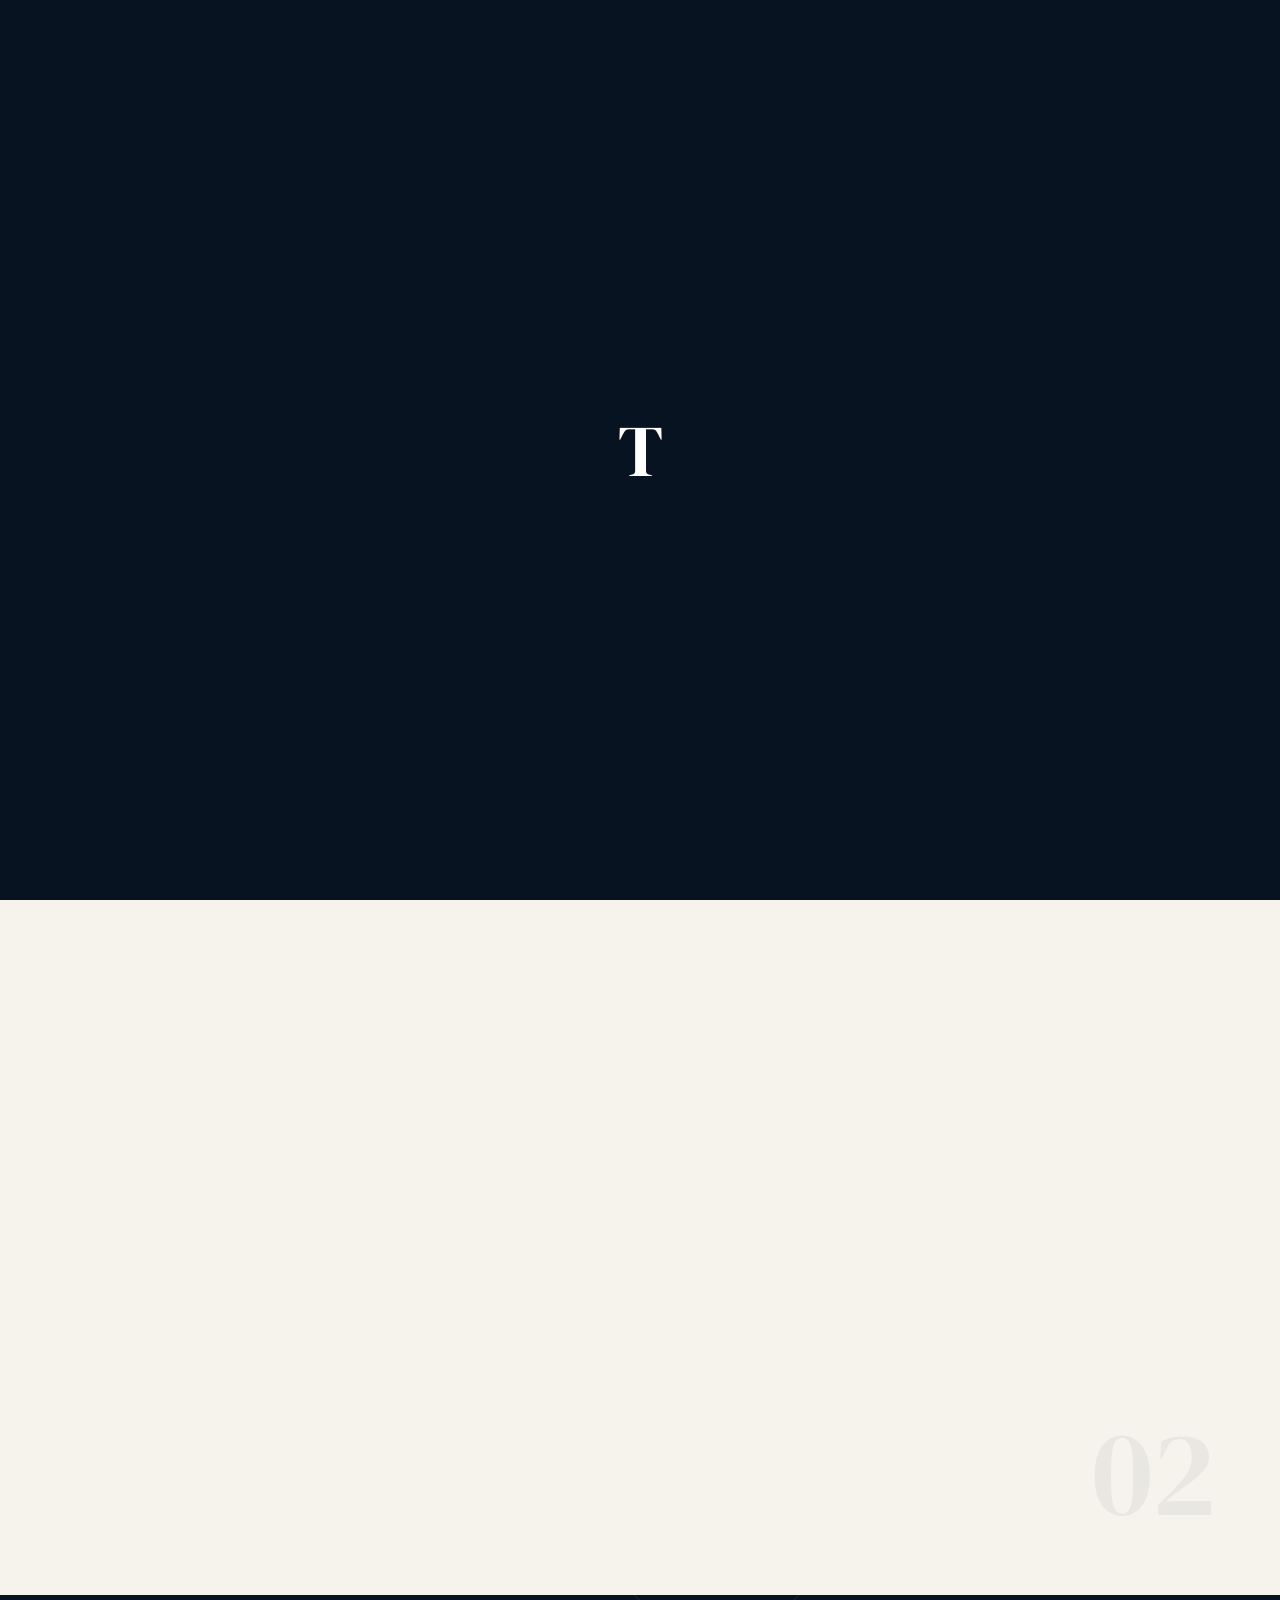
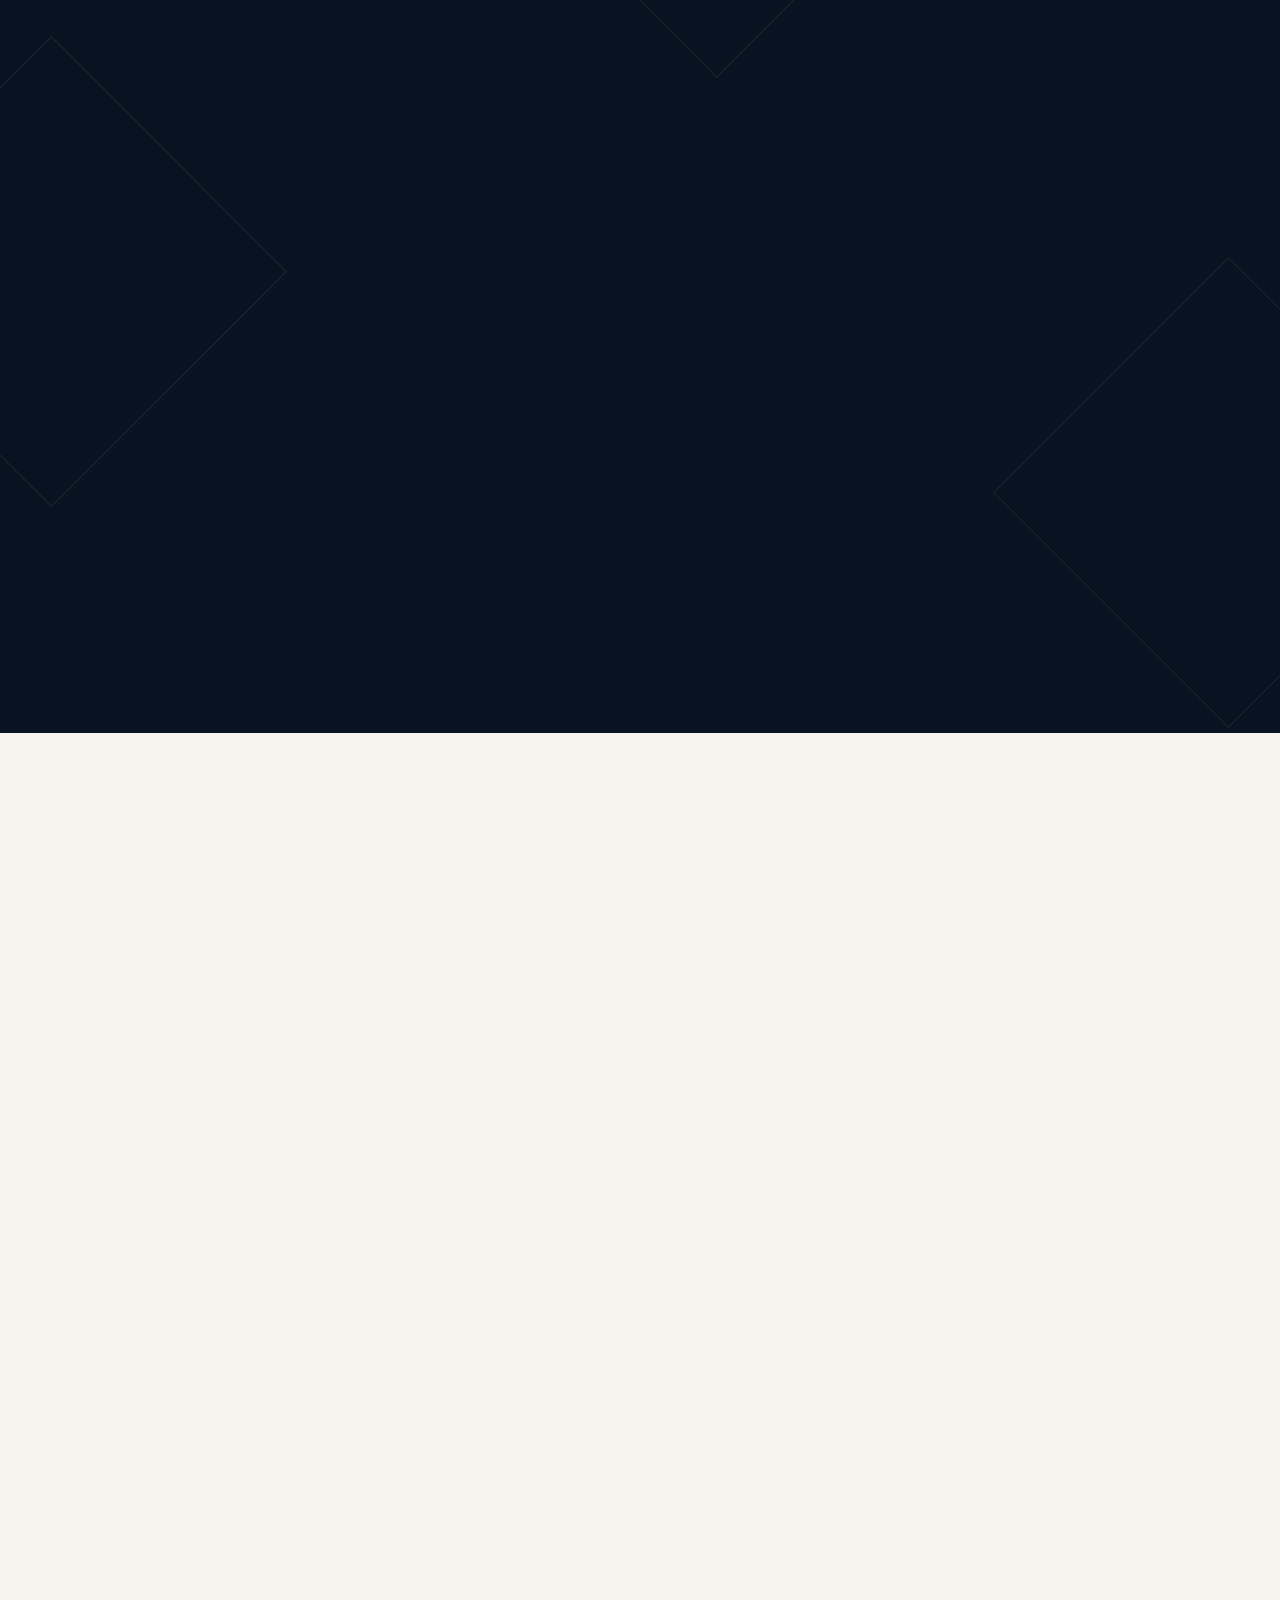
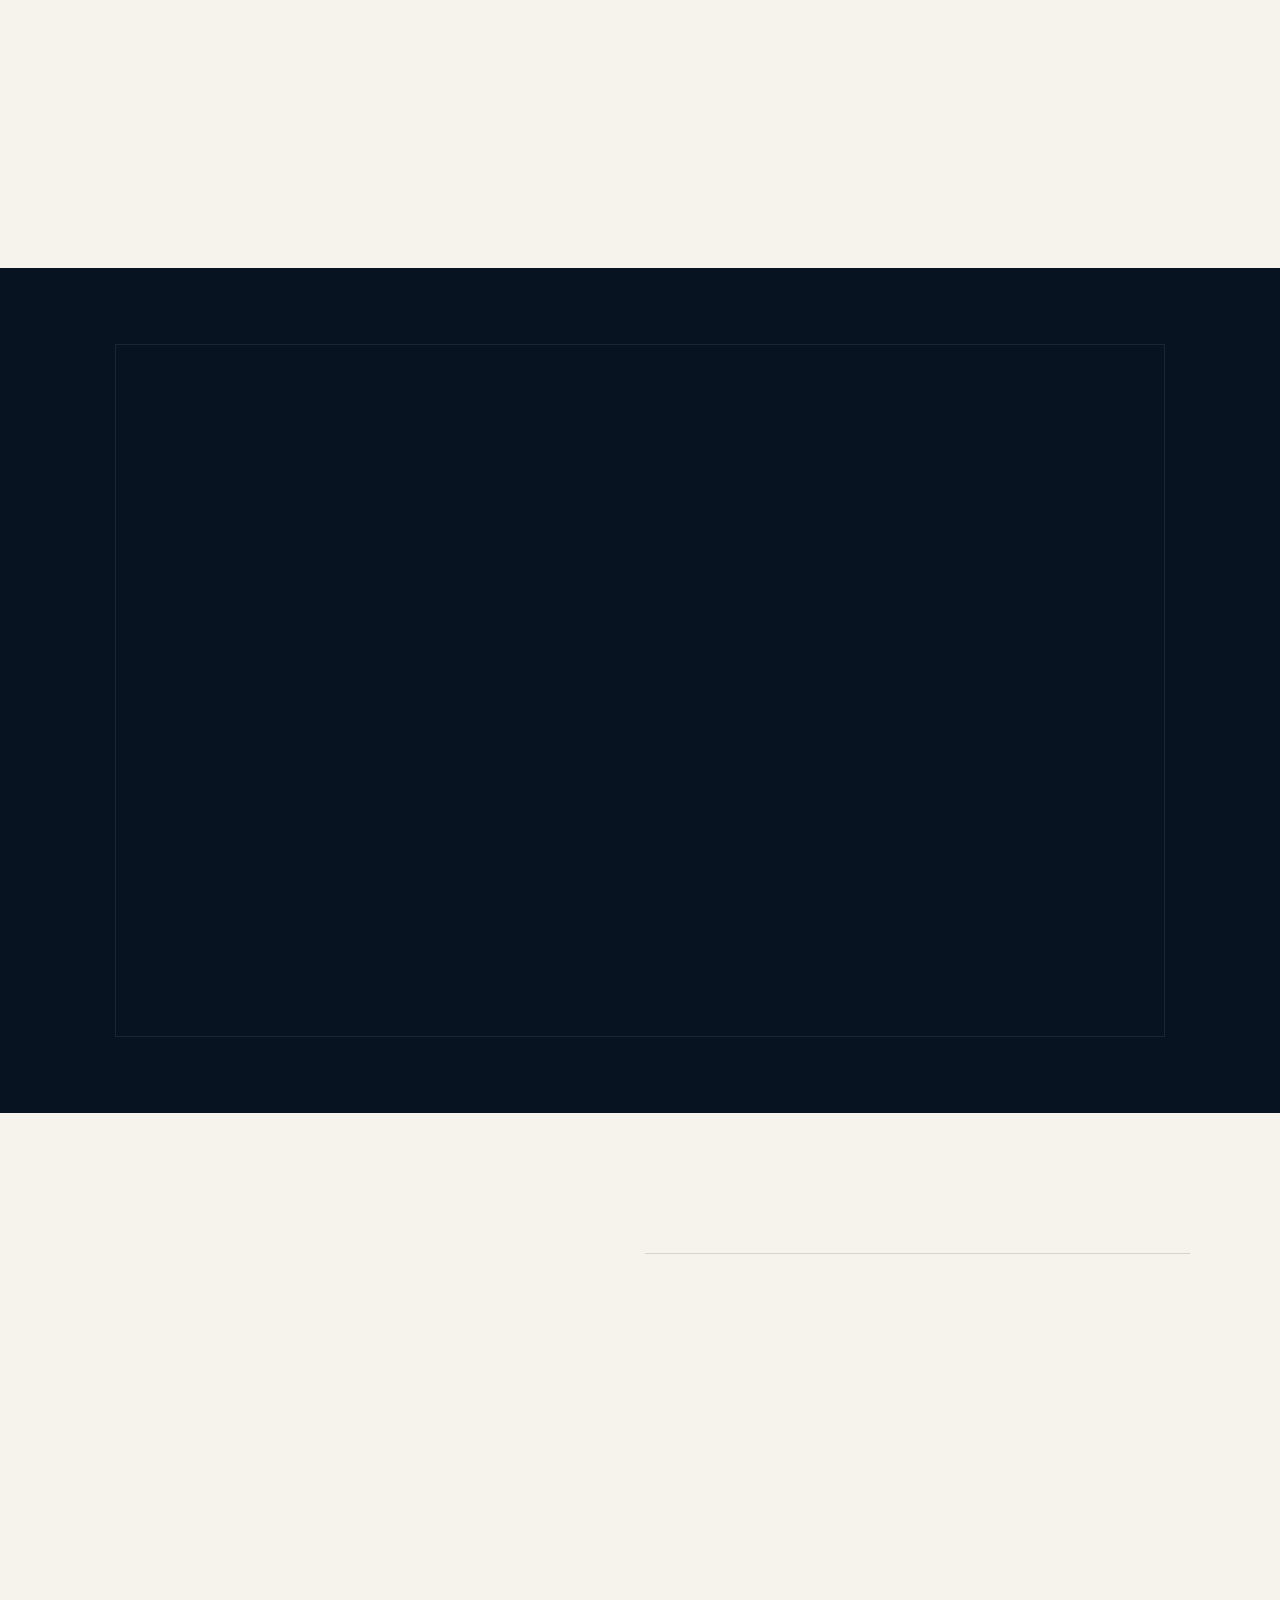
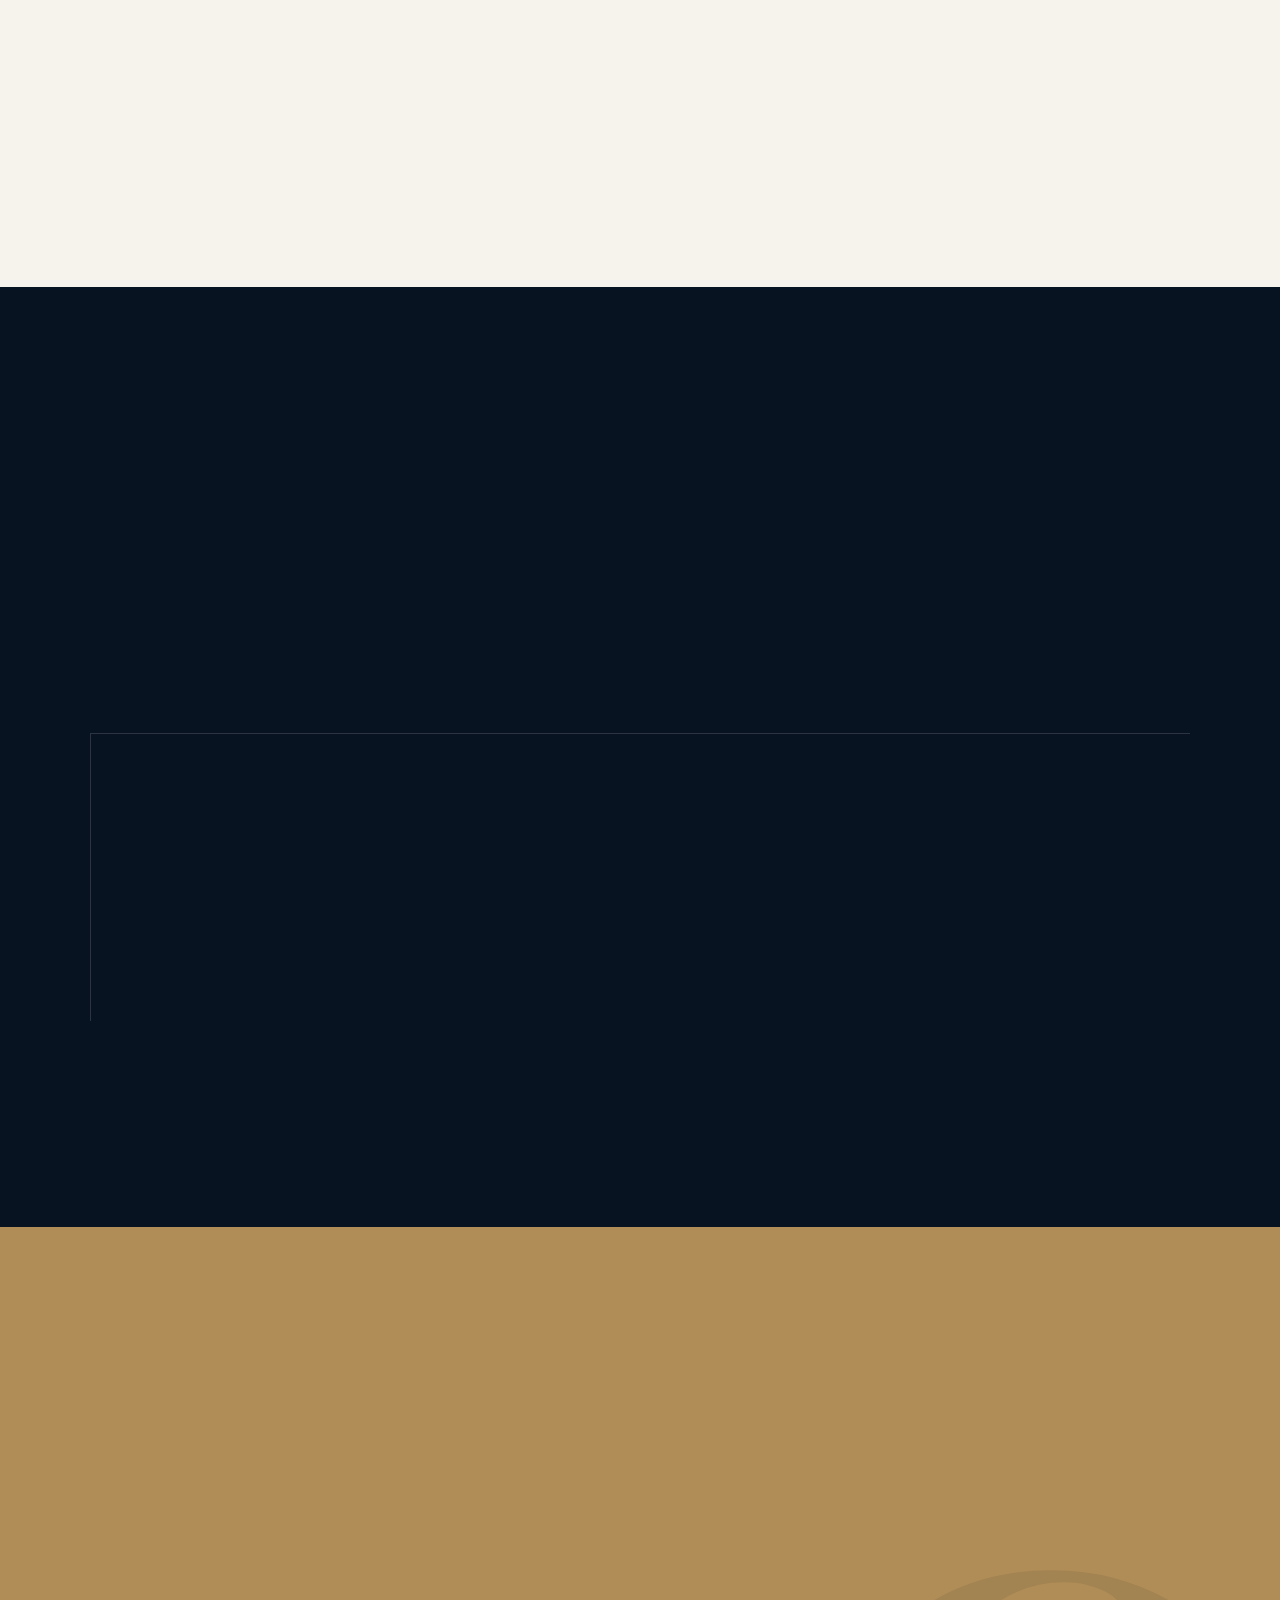
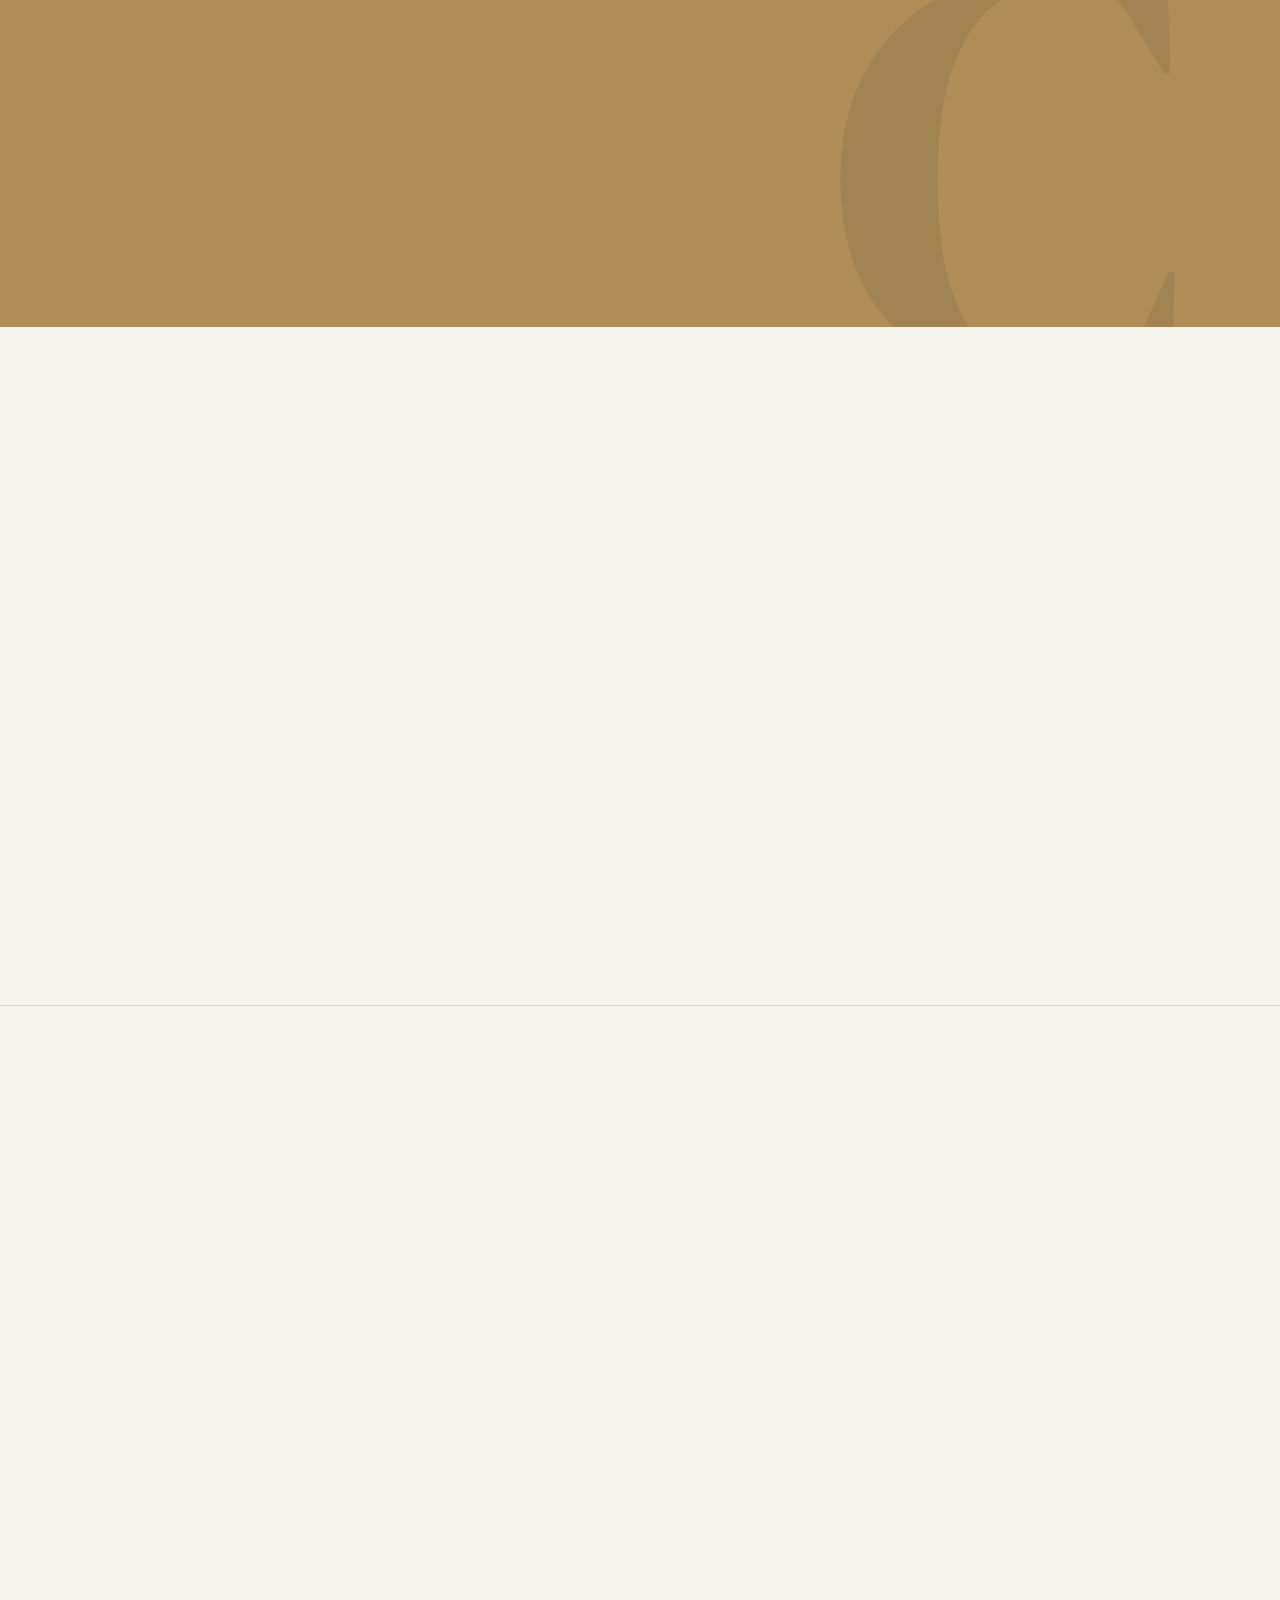
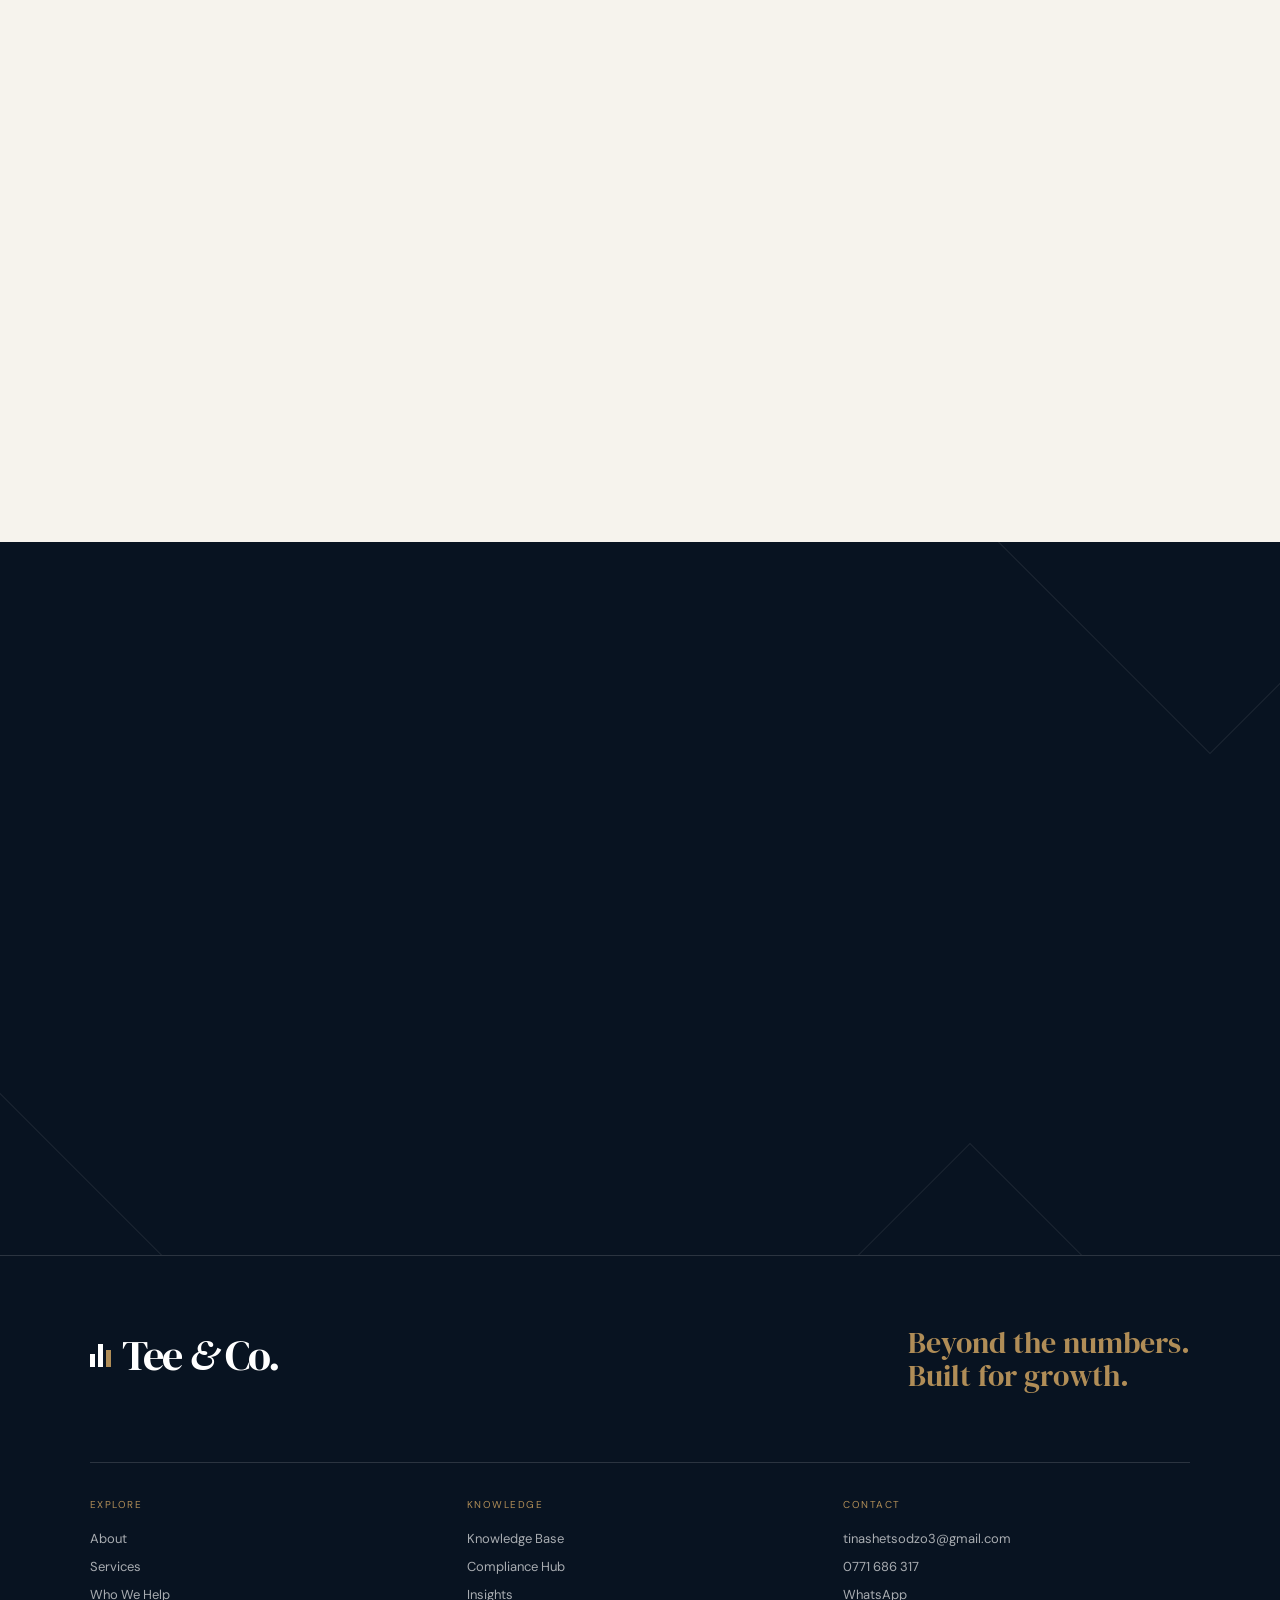
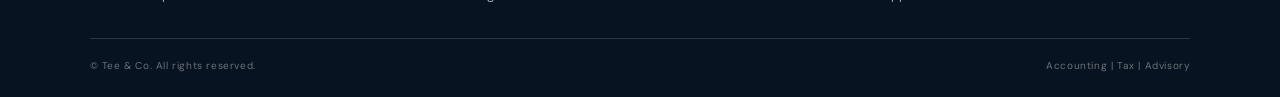
==== commit e70155a6: "QA audit & fixes: contact links, mobile menu, footer, accessibility, responsive - Fixed all contact " ====
--- a/index.html
+++ b/index.html
@@ -23,10 +23,10 @@
       <a href="#about">About</a><a href="#services">Services</a><a href="#who-we-help">Who We Help</a><a href="#knowledge">Knowledge</a><a href="#insights">Insights</a>
     </nav>
     <a href="#contact" class="nav-cta magnetic">Book a Consultation <span>↗</span></a>
-    <button class="menu-toggle" aria-label="Open menu"><span></span><span></span></button>
+    <button class="menu-toggle" aria-label="Open menu" aria-expanded="false" aria-controls="mobile-menu"><span></span><span></span></button>
   </header>
 
-  <aside class="mobile-menu">
+  <aside class="mobile-menu" id="mobile-menu" aria-label="Mobile navigation">
     <a href="#about">About</a><a href="#services">Services</a><a href="#who-we-help">Who We Help</a><a href="#knowledge">Knowledge Base</a><a href="#insights">Insights</a><a href="#contact">Contact</a>
   </aside>
 
@@ -38,7 +38,7 @@
         <h1 class="hero-title"><span class="reveal-text">Running a business</span><span class="reveal-text accent-line">is hard enough.</span></h1>
         <p class="hero-copy reveal">Your finances shouldn't make it harder. Tee & Co. brings clarity, structure and confidence to the financial side of your business.</p>
         <div class="hero-actions reveal">
-          <a class="btn btn-gold magnetic" href="#contact">Book a Consultation <span>↗</span></a>
+          <a class="btn btn-gold magnetic" href="contact.html">Book a Consultation <span>↗</span></a>
           <a class="text-link" href="#services">Explore our services <span>↓</span></a>
         </div>
       </div>
@@ -68,7 +68,7 @@
         <div class="eyebrow reveal">WELCOME TO TEE & CO.</div>
         <h2 class="display reveal">More than accountants.<br><em>Your financial partners.</em></h2>
         <p class="reveal">We combine practical financial expertise with an understanding of the realities businesses face every day. Our work is designed to help you understand where you stand, meet your obligations and make better decisions about where you're going.</p>
-        <a class="text-link light reveal" href="about.html">Discover our approach <span>↗</span></a>
+        <a class="text-link light reveal" href="#about">Discover our approach <span>↗</span></a>
       </div>
     </section>
 
@@ -147,14 +147,14 @@
       <div class="section-kicker reveal">LET'S START A CONVERSATION</div>
       <h2 class="display reveal">Your business deserves<br><em>financial clarity.</em></h2>
       <p class="reveal">Whether you're starting, growing or looking for better financial control, let's understand where you are and where you want to go.</p>
-      <div class="contact-actions reveal"><a class="btn btn-gold magnetic" href="mailto:tinashetsodzo3@gmail.com">Book a Consultation <span>↗</span></a><a class="contact-direct" href="tel:+263771686317">0771 686 317</a></div>
+      <div class="contact-actions reveal"><a class="btn btn-gold magnetic" href="mailto:tinashetsodzo3@gmail.com?subject=Consultation%20Request%20from%20Tee%20%26%20Co.%20Website&body=Hello%20Tee%20%26%20Co.%2C%0A%0AI%20would%20like%20to%20book%20a%20consultation%20to%20discuss%20my%20business%20needs.">Book a Consultation <span>↗</span></a><a class="contact-direct" href="tel:+263771686317">0771 686 317</a><a class="contact-direct contact-whatsapp" href="https://wa.me/263771686317?text=Hello%20Tee%20%26%20Co.%2C%20I%20would%20like%20to%20enquire%20about%20your%20services." target="_blank" rel="noopener noreferrer">WhatsApp</a></div>
       <a class="email-link reveal" href="mailto:tinashetsodzo3@gmail.com">tinashetsodzo3@gmail.com</a>
     </section>
   </main>
 
   <footer class="site-footer section-dark">
     <div class="footer-top"><a class="brand footer-brand" href="#top"><span class="brand-mark"><i></i><i></i><i></i></span><span>Tee <em>&</em> Co.</span></a><p>Beyond the numbers.<br>Built for growth.</p></div>
-    <div class="footer-grid"><div><span>EXPLORE</span><a href="#about">About</a><a href="services.html">Services</a><a href="who-we-help.html">Who We Help</a></div><div><span>KNOWLEDGE</span><a href="knowledge-base.html">Knowledge Base</a><a href="knowledge-base.html#compliance">Compliance Hub</a><a href="insights.html">Insights</a></div><div><span>CONTACT</span><a href="mailto:tinashetsodzo3@gmail.com">tinashetsodzo3@gmail.com</a><a href="tel:+263771686317">0771 686 317</a></div></div>
+    <div class="footer-grid"><div><span>EXPLORE</span><a href="#about">About</a><a href="services.html">Services</a><a href="who-we-help.html">Who We Help</a></div><div><span>KNOWLEDGE</span><a href="knowledge-base.html">Knowledge Base</a><a href="knowledge-base.html#compliance">Compliance Hub</a><a href="insights.html">Insights</a></div><div><span>CONTACT</span><a href="mailto:tinashetsodzo3@gmail.com">tinashetsodzo3@gmail.com</a><a href="tel:+263771686317">0771 686 317</a><a href="https://wa.me/263771686317?text=Hello%20Tee%20%26%20Co.%2C%20I%20would%20like%20to%20enquire%20about%20your%20services." target="_blank" rel="noopener noreferrer">WhatsApp</a></div></div>
     <div class="footer-bottom"><span>© <span id="year"></span> Tee & Co. All rights reserved.</span><span>Accounting | Tax | Advisory</span></div>
   </footer>
   <script src="script.js"></script>
--- a/styles.css
+++ b/styles.css
@@ -1 +1 @@
-:root{--navy:#081321;--navy-2:#0d1b2d;--ink:#111827;--ivory:#f6f3ed;--white:#fff;--gold:#b08d57;--gold-soft:#c9aa79;--line:rgba(8,19,33,.14);--light-line:rgba(255,255,255,.14);--serif:'DM Serif Display',Georgia,serif;--sans:'DM Sans',Arial,sans-serif}*{box-sizing:border-box}html{scroll-behavior:smooth}body{margin:0;background:var(--ivory);color:var(--ink);font-family:var(--sans);overflow-x:hidden}a{color:inherit;text-decoration:none}.page-loader{position:fixed;inset:0;background:var(--navy);z-index:1000;display:grid;place-items:center;transition:transform .7s cubic-bezier(.77,0,.18,1)}.page-loader span{font:72px var(--serif);color:var(--white);position:relative;z-index:2}.page-loader i{position:absolute;width:1px;height:0;background:var(--gold);transition:height .45s ease}.page-loader.loaded{transform:translateY(-100%)}.scroll-progress{position:fixed;top:0;left:0;height:2px;background:var(--gold);width:0;z-index:1001}.site-header{height:84px;padding:0 clamp(24px,4vw,72px);position:fixed;top:0;width:100%;display:flex;align-items:center;justify-content:space-between;z-index:100;background:rgba(8,19,33,.96);color:var(--white);border-bottom:1px solid transparent;transition:.35s}.site-header.scrolled{height:70px;border-color:var(--light-line)}.brand{display:flex;align-items:center;gap:11px;font:28px var(--serif);letter-spacing:-.04em;white-space:nowrap}.brand em{font-style:italic}.brand-mark{display:flex;gap:3px;align-items:flex-end;height:24px}.brand-mark i{display:block;width:5px;background:currentColor}.brand-mark i:nth-child(1){height:13px}.brand-mark i:nth-child(2){height:23px}.brand-mark i:nth-child(3){height:17px;background:var(--gold)}.desktop-nav{display:flex;gap:30px;font-size:13px;color:rgba(255,255,255,.72)}.desktop-nav a{transition:.25s}.desktop-nav a:hover{color:var(--gold)}.nav-cta{font-size:12px;text-transform:uppercase;letter-spacing:.09em;border:1px solid var(--gold);padding:12px 16px}.nav-cta span{color:var(--gold);margin-left:7px}.menu-toggle,.mobile-menu{display:none}.section-dark{background:var(--navy);color:var(--white)}.section-light{background:var(--ivory);color:var(--ink)}.section-gold{background:var(--gold);color:var(--navy)}.hero{min-height:100svh;position:relative;display:flex;align-items:center;padding:130px clamp(24px,11vw,180px) 80px;overflow:hidden}.hero-inner{position:relative;z-index:2;max-width:900px}.eyebrow,.section-kicker{font-size:11px;letter-spacing:.18em;text-transform:uppercase;font-weight:700;color:var(--gold);display:flex;align-items:center;gap:11px}.eyebrow b{width:4px;height:4px;background:var(--gold);display:inline-block}.hero-title{font:clamp(64px,9vw,150px)/.9 var(--serif);letter-spacing:-.055em;margin:26px 0}.hero-title span{display:block}.accent-line{font-style:italic;color:var(--gold)}.hero-copy{max-width:530px;font-size:18px;line-height:1.7;color:rgba(255,255,255,.7);margin:0 0 32px}.hero-actions{display:flex;align-items:center;gap:28px}.btn{display:inline-flex;align-items:center;gap:18px;padding:17px 23px;text-transform:uppercase;letter-spacing:.12em;font-size:11px;font-weight:700;border:1px solid transparent;transition:transform .25s,background .25s,color .25s}.btn span{font-size:17px}.btn-gold{background:var(--gold);color:var(--navy)}.btn-dark{background:var(--navy);color:var(--white)}.btn-outline{border-color:var(--ink)}.btn:hover{transform:translateY(-3px)}.text-link{display:inline-flex;gap:10px;align-items:center;text-transform:uppercase;letter-spacing:.11em;font-size:11px;font-weight:700;border-bottom:1px solid currentColor;padding-bottom:7px}.text-link span{font-size:15px}.text-link.light{color:var(--white)}.architectural-lines{position:absolute;inset:0;opacity:.7;background-image:linear-gradient(90deg,transparent 0,transparent calc(100% - 1px),rgba(255,255,255,.07) calc(100% - 1px)),linear-gradient(0deg,transparent 0,transparent calc(100% - 1px),rgba(255,255,255,.04) calc(100% - 1px));background-size:20vw 100%,100% 20vh}.lines-a:before,.lines-a:after{content:"";position:absolute;border:1px solid rgba(255,255,255,.08);width:42vw;height:42vw;transform:rotate(45deg)}.lines-a:before{right:-22vw;top:-20vw}.lines-a:after{left:-28vw;bottom:-35vw}.hero-side-type{position:absolute;right:28px;top:50%;writing-mode:vertical-rl;font-size:9px;letter-spacing:.25em;color:rgba(255,255,255,.3)}.hero-index{position:absolute;right:5vw;bottom:45px;display:flex;gap:10px;align-items:center;font-size:10px;color:rgba(255,255,255,.5)}.hero-index i{display:block;width:70px;height:1px;background:var(--gold)}.scroll-cue{position:absolute;left:5vw;bottom:45px;font-size:9px;letter-spacing:.2em;color:rgba(255,255,255,.55);display:flex;align-items:center;gap:12px}.scroll-cue i{display:block;width:1px;height:45px;background:var(--gold);animation:linePulse 1.7s infinite}@keyframes linePulse{50%{transform:scaleY(.45);transform-origin:top}}.problem{padding:150px clamp(24px,7vw,110px);position:relative}.problem-grid{display:grid;grid-template-columns:1.1fr .9fr;gap:80px;margin-top:35px}.display{font:clamp(48px,6vw,96px)/.96 var(--serif);letter-spacing:-.05em;margin:0}.display em{font-style:italic;color:var(--gold)}.problem-copy{border-left:1px solid var(--line);padding-left:45px;align-self:end}.problem-list{display:flex;flex-wrap:wrap;gap:10px;margin-bottom:35px}.problem-list span{border:1px solid var(--line);padding:10px 13px;font-size:12px}.problem-copy p{font-size:18px;line-height:1.7;color:#4b5563}.problem-copy strong{font:28px/1.2 var(--serif);display:block;margin-top:32px}.section-number{position:absolute;right:5vw;bottom:40px;font:120px var(--serif);color:rgba(8,19,33,.05)}.intro{min-height:82vh;padding:130px 24px;display:grid;place-items:center;text-align:center;position:relative;overflow:hidden}.center-content{max-width:850px;position:relative;z-index:2}.center-content .eyebrow{justify-content:center}.center-content .display{margin:25px 0}.center-content p{max-width:650px;margin:0 auto 30px;line-height:1.75;color:rgba(255,255,255,.68);font-size:17px}.intro-geometry span{position:absolute;border:1px solid rgba(255,255,255,.08);width:26vw;height:26vw;transform:rotate(45deg)}.intro-geometry span:nth-child(1){left:-9vw;top:15%}.intro-geometry span:nth-child(2){right:-9vw;bottom:10%}.intro-geometry span:nth-child(3){width:12vw;height:12vw;left:50%;top:-8vw}.services{padding:140px clamp(24px,7vw,110px)}.services-head,.knowledge-top{display:flex;justify-content:space-between;gap:60px;align-items:end;margin-bottom:70px}.services-head p,.knowledge-top>p{max-width:400px;line-height:1.7;color:#56606e}.service-grid{display:grid;grid-template-columns:repeat(3,1fr);gap:16px}.service-card{border:1px solid var(--line);padding:32px;min-height:480px;display:flex;flex-direction:column;transition:transform .4s,border-color .4s}.service-card:hover{transform:translateY(-8px);border-color:var(--gold)}.service-card.dark-card{background:var(--navy);color:var(--white);border-color:var(--navy)}.service-no{font-size:11px;color:var(--gold);margin-bottom:auto}.service-card h3{font:clamp(36px,4vw,56px)/1 var(--serif);margin:60px 0 15px}.service-card p{line-height:1.6;color:#5a6471}.dark-card p{color:rgba(255,255,255,.65)}.service-card ul{list-style:none;padding:0;margin:22px 0}.service-card li{font-size:12px;border-top:1px solid currentColor;padding:10px 0;opacity:.8}.service-card a{margin-top:auto;font-size:11px;text-transform:uppercase;letter-spacing:.1em;font-weight:700;color:var(--gold)}.section-cta{text-align:center;margin-top:45px}.statement{padding:140px clamp(24px,7vw,110px);position:relative;overflow:hidden}.statement-frame{position:absolute;inset:9%;border:1px solid rgba(255,255,255,.08);pointer-events:none}.statement-title{font:clamp(45px,6.5vw,105px)/.98 var(--serif);letter-spacing:-.05em;position:relative;z-index:1;margin:25px 0 100px}.statement-title em{font-style:italic;color:var(--gold)}.outcome-grid{display:grid;grid-template-columns:repeat(4,1fr);gap:35px;position:relative;z-index:1}.outcome-grid>div{border-top:1px solid var(--light-line);padding-top:18px}.outcome-grid span{color:var(--gold);font-size:10px}.outcome-grid h3{font:34px var(--serif);margin:38px 0 8px}.outcome-grid p{font-size:13px;line-height:1.6;color:rgba(255,255,255,.6)}.audience{padding:140px clamp(24px,7vw,110px);display:grid;grid-template-columns:.9fr 1.1fr;gap:110px}.audience-copy p{max-width:450px;line-height:1.7;color:#596270;margin:28px 0}.stage-list{border-top:1px solid var(--line)}.stage{display:grid;grid-template-columns:55px 1fr 130px;gap:10px;align-items:center;padding:28px 0;border-bottom:1px solid var(--line);transition:padding .3s,color .3s}.stage:hover{padding-left:12px;color:var(--gold)}.stage span{font-size:10px;color:var(--gold)}.stage strong{font:clamp(28px,3vw,48px) var(--serif)}.stage em{font-size:11px;text-align:right;color:#667080}.knowledge{padding:140px clamp(24px,7vw,110px)}.knowledge-top>p{color:rgba(255,255,255,.62)}.knowledge-grid{display:grid;grid-template-columns:repeat(4,1fr);border-top:1px solid var(--light-line);border-left:1px solid var(--light-line)}.knowledge-card{min-height:280px;padding:28px;border-right:1px solid var(--light-line);border-bottom:1px solid var(--light-line);position:relative;transition:background .35s}.knowledge-card:hover{background:#0f2035}.knowledge-card span{font-size:10px;color:var(--gold)}.knowledge-card h3{font:34px/1.05 var(--serif);margin:70px 0 12px}.knowledge-card p{font-size:13px;line-height:1.6;color:rgba(255,255,255,.55)}.knowledge-card i{position:absolute;right:25px;bottom:22px;color:var(--gold);font-style:normal}.knowledge-bottom{display:flex;justify-content:space-between;align-items:center;padding-top:30px}.knowledge-bottom p{font:26px var(--serif);margin:0}.compliance{min-height:700px;padding:120px clamp(24px,14vw,220px);position:relative;overflow:hidden}.compliance-index{position:absolute;right:7vw;bottom:-80px;font:600px/.8 var(--serif);color:rgba(8,19,33,.08)}.compliance-content{position:relative;z-index:1;max-width:800px}.compliance-content .display{margin:22px 0}.compliance-content p{max-width:560px;line-height:1.7;font-size:17px}.check-list{display:flex;flex-wrap:wrap;gap:10px;margin:32px 0}.check-list span{border:1px solid rgba(8,19,33,.35);padding:10px 13px;font-size:11px}.process{padding:140px clamp(24px,7vw,110px)}.process .display{margin:22px 0 75px}.process-track{display:grid;grid-template-columns:repeat(4,1fr);gap:25px}.process-step{border-top:2px solid var(--ink);padding-top:18px;position:relative}.process-step span{font-size:10px;color:var(--gold)}.process-step h3{font:30px/1.08 var(--serif);margin:40px 0 12px}.process-step p{font-size:13px;line-height:1.6;color:#596270}.insights{padding:130px clamp(24px,7vw,110px);border-top:1px solid var(--line)}.insights-head{display:flex;justify-content:space-between;align-items:end;margin-bottom:60px}.article-grid{display:grid;grid-template-columns:1.3fr .7fr;gap:16px}.article-feature{background:var(--navy);color:var(--white);min-height:470px;padding:40px;display:flex;flex-direction:column;position:relative}.article-meta{font-size:10px;letter-spacing:.12em;color:var(--gold)}.article-meta span{float:right;color:rgba(255,255,255,.35)}.article-feature h3{font:clamp(42px,5vw,76px)/.95 var(--serif);letter-spacing:-.04em;max-width:760px;margin:auto 0 15px}.article-feature p{color:rgba(255,255,255,.6);max-width:500px;line-height:1.6}.article-feature i,.article-small i{font-style:normal;color:var(--gold);font-size:22px}.article-feature i{position:absolute;right:35px;bottom:30px}.article-small{border:1px solid var(--line);padding:30px;min-height:227px;display:flex;flex-direction:column}.article-small+ .article-small{margin-top:16px}.article-small span{font-size:10px;color:var(--gold)}.article-small h3{font:30px/1.05 var(--serif);margin:auto 0}.article-small i{text-align:right}.final-cta{padding:150px clamp(24px,14vw,220px);position:relative;overflow:hidden}.final-cta .display{margin:22px 0}.final-cta>p:not(.section-kicker){max-width:570px;color:rgba(255,255,255,.65);line-height:1.7;font-size:17px}.contact-actions{display:flex;align-items:center;gap:35px;margin:35px 0}.contact-direct{font:30px var(--serif)}.email-link{font-size:12px;letter-spacing:.06em;border-bottom:1px solid var(--gold);padding-bottom:6px}.cta-geometry i{position:absolute;border:1px solid rgba(255,255,255,.08);width:300px;height:300px;transform:rotate(45deg)}.cta-geometry i:nth-child(1){right:-80px;top:-150px}.cta-geometry i:nth-child(2){right:160px;bottom:-250px}.cta-geometry i:nth-child(3){left:-200px;bottom:-150px}.site-footer{padding:70px clamp(24px,7vw,110px) 25px;border-top:1px solid var(--light-line)}.footer-top{display:flex;justify-content:space-between;align-items:start;padding-bottom:70px}.footer-brand{font-size:42px}.footer-top p{font:30px/1.1 var(--serif);margin:0;color:var(--gold)}.footer-grid{display:grid;grid-template-columns:repeat(3,1fr);border-top:1px solid var(--light-line);padding:35px 0;gap:30px}.footer-grid div{display:flex;flex-direction:column;gap:11px}.footer-grid span{font-size:10px;letter-spacing:.15em;color:var(--gold);margin-bottom:8px}.footer-grid a{font-size:13px;color:rgba(255,255,255,.65)}.footer-grid a:hover{color:var(--white)}.footer-bottom{border-top:1px solid var(--light-line);padding-top:20px;display:flex;justify-content:space-between;font-size:10px;letter-spacing:.06em;color:rgba(255,255,255,.4)}.reveal{opacity:0;transform:translateY(25px);transition:opacity .8s ease,transform .8s cubic-bezier(.2,.7,.2,1)}.reveal.visible{opacity:1;transform:none}.reveal-text{animation:heroIn 1s .4s both;transform:translateY(115%);opacity:0}.hero-title .reveal-text:nth-child(2){animation-delay:.55s}@keyframes heroIn{to{transform:none;opacity:1}}@media(max-width:900px){.desktop-nav,.nav-cta{display:none}.menu-toggle{display:flex;background:none;border:0;flex-direction:column;gap:6px;padding:8px}.menu-toggle span{display:block;width:24px;height:1px;background:#fff}.mobile-menu{display:flex;position:fixed;inset:70px 0 auto;background:var(--navy);z-index:90;flex-direction:column;padding:30px;gap:22px;transform:translateY(-130%);transition:.4s}.mobile-menu.open{transform:none}.mobile-menu a{color:#fff;font:34px var(--serif)}.problem-grid,.audience{grid-template-columns:1fr;gap:50px}.problem-copy{padding-left:0;border-left:0;border-top:1px solid var(--line);padding-top:30px}.services-head,.knowledge-top{display:block}.services-head p,.knowledge-top>p{margin-top:25px}.service-grid,.outcome-grid,.process-track{grid-template-columns:1fr 1fr}.knowledge-grid{grid-template-columns:1fr 1fr}.audience{padding-top:100px;padding-bottom:100px}.article-grid{grid-template-columns:1fr}.article-small+ .article-small{margin-top:0}.article-grid{gap:16px}.article-feature{min-height:400px}.compliance{padding-left:8vw}.stage strong{font-size:34px}}@media(max-width:600px){.hero{padding-left:24px;padding-right:24px}.hero-title{font-size:64px}.hero-actions,.contact-actions{align-items:flex-start;flex-direction:column}.hero-side-type,.scroll-cue{display:none}.problem,.services,.statement,.knowledge,.process,.insights,.site-footer{padding-left:24px;padding-right:24px}.service-grid,.outcome-grid,.process-track,.knowledge-grid{grid-template-columns:1fr}.service-card{min-height:420px}.statement-title{margin-bottom:60px}.outcome-grid{gap:28px}.stage{grid-template-columns:35px 1fr}.stage em{display:none}.knowledge-bottom,.footer-top,.footer-bottom{display:block}.knowledge-bottom .text-link{margin-top:20px}.article-feature{padding:28px;min-height:420px}.footer-top p{margin-top:35px}.footer-grid{grid-template-columns:1fr 1fr}.footer-bottom span:last-child{margin-top:10px;display:block}.final-cta{padding-left:24px;padding-right:24px}.compliance{min-height:620px}.compliance-index{font-size:400px}.display{font-size:48px}}
+:root{--navy:#081321;--navy-2:#0d1b2d;--ink:#111827;--ivory:#f6f3ed;--white:#fff;--gold:#b08d57;--gold-soft:#c9aa79;--line:rgba(8,19,33,.14);--light-line:rgba(255,255,255,.14);--serif:'DM Serif Display',Georgia,serif;--sans:'DM Sans',Arial,sans-serif}*{box-sizing:border-box}html{scroll-behavior:smooth}body{margin:0;background:var(--ivory);color:var(--ink);font-family:var(--sans);overflow-x:hidden}a{color:inherit;text-decoration:none}.page-loader{position:fixed;inset:0;background:var(--navy);z-index:1000;display:grid;place-items:center;transition:transform .7s cubic-bezier(.77,0,.18,1)}.page-loader span{font:72px var(--serif);color:var(--white);position:relative;z-index:2}.page-loader i{position:absolute;width:1px;height:0;background:var(--gold);transition:height .45s ease}.page-loader.loaded{transform:translateY(-100%)}.scroll-progress{position:fixed;top:0;left:0;height:2px;background:var(--gold);width:0;z-index:1001}.site-header{height:84px;padding:0 clamp(24px,4vw,72px);position:fixed;top:0;width:100%;display:flex;align-items:center;justify-content:space-between;z-index:100;background:rgba(8,19,33,.96);color:var(--white);border-bottom:1px solid transparent;transition:.35s}.site-header.scrolled{height:70px;border-color:var(--light-line)}.brand{display:flex;align-items:center;gap:11px;font:28px var(--serif);letter-spacing:-.04em;white-space:nowrap}.brand em{font-style:italic}.brand-mark{display:flex;gap:3px;align-items:flex-end;height:24px}.brand-mark i{display:block;width:5px;background:currentColor}.brand-mark i:nth-child(1){height:13px}.brand-mark i:nth-child(2){height:23px}.brand-mark i:nth-child(3){height:17px;background:var(--gold)}.desktop-nav{display:flex;gap:30px;font-size:13px;color:rgba(255,255,255,.72)}.desktop-nav a{transition:.25s}.desktop-nav a:hover{color:var(--gold)}.nav-cta{font-size:12px;text-transform:uppercase;letter-spacing:.09em;border:1px solid var(--gold);padding:12px 16px}.nav-cta span{color:var(--gold);margin-left:7px}.menu-toggle,.mobile-menu{display:none}.section-dark{background:var(--navy);color:var(--white)}.section-light{background:var(--ivory);color:var(--ink)}.section-gold{background:var(--gold);color:var(--navy)}.hero{min-height:100svh;position:relative;display:flex;align-items:center;padding:130px clamp(24px,11vw,180px) 80px;overflow:hidden}.hero-inner{position:relative;z-index:2;max-width:900px}.eyebrow,.section-kicker{font-size:11px;letter-spacing:.18em;text-transform:uppercase;font-weight:700;color:var(--gold);display:flex;align-items:center;gap:11px}.eyebrow b{width:4px;height:4px;background:var(--gold);display:inline-block}.hero-title{font:clamp(64px,9vw,150px)/.9 var(--serif);letter-spacing:-.055em;margin:26px 0}.hero-title span{display:block}.accent-line{font-style:italic;color:var(--gold)}.hero-copy{max-width:530px;font-size:18px;line-height:1.7;color:rgba(255,255,255,.7);margin:0 0 32px}.hero-actions{display:flex;align-items:center;gap:28px}.btn{display:inline-flex;align-items:center;gap:18px;padding:17px 23px;text-transform:uppercase;letter-spacing:.12em;font-size:11px;font-weight:700;border:1px solid transparent;transition:transform .25s,background .25s,color .25s}.btn span{font-size:17px}.btn-gold{background:var(--gold);color:var(--navy)}.btn-dark{background:var(--navy);color:var(--white)}.btn-outline{border-color:var(--ink)}.btn:hover{transform:translateY(-3px)}.text-link{display:inline-flex;gap:10px;align-items:center;text-transform:uppercase;letter-spacing:.11em;font-size:11px;font-weight:700;border-bottom:1px solid currentColor;padding-bottom:7px}.text-link span{font-size:15px}.text-link.light{color:var(--white)}.architectural-lines{position:absolute;inset:0;opacity:.7;background-image:linear-gradient(90deg,transparent 0,transparent calc(100% - 1px),rgba(255,255,255,.07) calc(100% - 1px)),linear-gradient(0deg,transparent 0,transparent calc(100% - 1px),rgba(255,255,255,.04) calc(100% - 1px));background-size:20vw 100%,100% 20vh}.lines-a:before,.lines-a:after{content:"";position:absolute;border:1px solid rgba(255,255,255,.08);width:42vw;height:42vw;transform:rotate(45deg)}.lines-a:before{right:-22vw;top:-20vw}.lines-a:after{left:-28vw;bottom:-35vw}.hero-side-type{position:absolute;right:28px;top:50%;writing-mode:vertical-rl;font-size:9px;letter-spacing:.25em;color:rgba(255,255,255,.3)}.hero-index{position:absolute;right:5vw;bottom:45px;display:flex;gap:10px;align-items:center;font-size:10px;color:rgba(255,255,255,.5)}.hero-index i{display:block;width:70px;height:1px;background:var(--gold)}.scroll-cue{position:absolute;left:5vw;bottom:45px;font-size:9px;letter-spacing:.2em;color:rgba(255,255,255,.55);display:flex;align-items:center;gap:12px}.scroll-cue i{display:block;width:1px;height:45px;background:var(--gold);animation:linePulse 1.7s infinite}@keyframes linePulse{50%{transform:scaleY(.45);transform-origin:top}}.problem{padding:150px clamp(24px,7vw,110px);position:relative}.problem-grid{display:grid;grid-template-columns:1.1fr .9fr;gap:80px;margin-top:35px}.display{font:clamp(48px,6vw,96px)/.96 var(--serif);letter-spacing:-.05em;margin:0}.display em{font-style:italic;color:var(--gold)}.problem-copy{border-left:1px solid var(--line);padding-left:45px;align-self:end}.problem-list{display:flex;flex-wrap:wrap;gap:10px;margin-bottom:35px}.problem-list span{border:1px solid var(--line);padding:10px 13px;font-size:12px}.problem-copy p{font-size:18px;line-height:1.7;color:#4b5563}.problem-copy strong{font:28px/1.2 var(--serif);display:block;margin-top:32px}.section-number{position:absolute;right:5vw;bottom:40px;font:120px var(--serif);color:rgba(8,19,33,.05)}.intro{min-height:82vh;padding:130px 24px;display:grid;place-items:center;text-align:center;position:relative;overflow:hidden}.center-content{max-width:850px;position:relative;z-index:2}.center-content .eyebrow{justify-content:center}.center-content .display{margin:25px 0}.center-content p{max-width:650px;margin:0 auto 30px;line-height:1.75;color:rgba(255,255,255,.68);font-size:17px}.intro-geometry span{position:absolute;border:1px solid rgba(255,255,255,.08);width:26vw;height:26vw;transform:rotate(45deg)}.intro-geometry span:nth-child(1){left:-9vw;top:15%}.intro-geometry span:nth-child(2){right:-9vw;bottom:10%}.intro-geometry span:nth-child(3){width:12vw;height:12vw;left:50%;top:-8vw}.services{padding:140px clamp(24px,7vw,110px)}.services-head,.knowledge-top{display:flex;justify-content:space-between;gap:60px;align-items:end;margin-bottom:70px}.services-head p,.knowledge-top>p{max-width:400px;line-height:1.7;color:#56606e}.service-grid{display:grid;grid-template-columns:repeat(3,1fr);gap:16px}.service-card{border:1px solid var(--line);padding:32px;min-height:480px;display:flex;flex-direction:column;transition:transform .4s,border-color .4s}.service-card:hover{transform:translateY(-8px);border-color:var(--gold)}.service-card.dark-card{background:var(--navy);color:var(--white);border-color:var(--navy)}.service-no{font-size:11px;color:var(--gold);margin-bottom:auto}.service-card h3{font:clamp(36px,4vw,56px)/1 var(--serif);margin:60px 0 15px}.service-card p{line-height:1.6;color:#5a6471}.dark-card p{color:rgba(255,255,255,.65)}.service-card ul{list-style:none;padding:0;margin:22px 0}.service-card li{font-size:12px;border-top:1px solid currentColor;padding:10px 0;opacity:.8}.service-card a{margin-top:auto;font-size:11px;text-transform:uppercase;letter-spacing:.1em;font-weight:700;color:var(--gold)}.section-cta{text-align:center;margin-top:45px}.statement{padding:140px clamp(24px,7vw,110px);position:relative;overflow:hidden}.statement-frame{position:absolute;inset:9%;border:1px solid rgba(255,255,255,.08);pointer-events:none}.statement-title{font:clamp(45px,6.5vw,105px)/.98 var(--serif);letter-spacing:-.05em;position:relative;z-index:1;margin:25px 0 100px}.statement-title em{font-style:italic;color:var(--gold)}.outcome-grid{display:grid;grid-template-columns:repeat(4,1fr);gap:35px;position:relative;z-index:1}.outcome-grid>div{border-top:1px solid var(--light-line);padding-top:18px}.outcome-grid span{color:var(--gold);font-size:10px}.outcome-grid h3{font:34px var(--serif);margin:38px 0 8px}.outcome-grid p{font-size:13px;line-height:1.6;color:rgba(255,255,255,.6)}.audience{padding:140px clamp(24px,7vw,110px);display:grid;grid-template-columns:.9fr 1.1fr;gap:110px}.audience-copy p{max-width:450px;line-height:1.7;color:#596270;margin:28px 0}.stage-list{border-top:1px solid var(--line)}.stage{display:grid;grid-template-columns:55px 1fr 130px;gap:10px;align-items:center;padding:28px 0;border-bottom:1px solid var(--line);transition:padding .3s,color .3s}.stage:hover{padding-left:12px;color:var(--gold)}.stage span{font-size:10px;color:var(--gold)}.stage strong{font:clamp(28px,3vw,48px) var(--serif)}.stage em{font-size:11px;text-align:right;color:#667080}.knowledge{padding:140px clamp(24px,7vw,110px)}.knowledge-top>p{color:rgba(255,255,255,.62)}.knowledge-grid{display:grid;grid-template-columns:repeat(4,1fr);border-top:1px solid var(--light-line);border-left:1px solid var(--light-line)}.knowledge-card{min-height:280px;padding:28px;border-right:1px solid var(--light-line);border-bottom:1px solid var(--light-line);position:relative;transition:background .35s}.knowledge-card:hover{background:#0f2035}.knowledge-card span{font-size:10px;color:var(--gold)}.knowledge-card h3{font:34px/1.05 var(--serif);margin:70px 0 12px}.knowledge-card p{font-size:13px;line-height:1.6;color:rgba(255,255,255,.55)}.knowledge-card i{position:absolute;right:25px;bottom:22px;color:var(--gold);font-style:normal}.knowledge-bottom{display:flex;justify-content:space-between;align-items:center;padding-top:30px}.knowledge-bottom p{font:26px var(--serif);margin:0}.compliance{min-height:700px;padding:120px clamp(24px,14vw,220px);position:relative;overflow:hidden}.compliance-index{position:absolute;right:7vw;bottom:-80px;font:600px/.8 var(--serif);color:rgba(8,19,33,.08)}.compliance-content{position:relative;z-index:1;max-width:800px}.compliance-content .display{margin:22px 0}.compliance-content p{max-width:560px;line-height:1.7;font-size:17px}.check-list{display:flex;flex-wrap:wrap;gap:10px;margin:32px 0}.check-list span{border:1px solid rgba(8,19,33,.35);padding:10px 13px;font-size:11px}.process{padding:140px clamp(24px,7vw,110px)}.process .display{margin:22px 0 75px}.process-track{display:grid;grid-template-columns:repeat(4,1fr);gap:25px}.process-step{border-top:2px solid var(--ink);padding-top:18px;position:relative}.process-step span{font-size:10px;color:var(--gold)}.process-step h3{font:30px/1.08 var(--serif);margin:40px 0 12px}.process-step p{font-size:13px;line-height:1.6;color:#596270}.insights{padding:130px clamp(24px,7vw,110px);border-top:1px solid var(--line)}.insights-head{display:flex;justify-content:space-between;align-items:end;margin-bottom:60px}.article-grid{display:grid;grid-template-columns:1.3fr .7fr;gap:16px}.article-feature{background:var(--navy);color:var(--white);min-height:470px;padding:40px;display:flex;flex-direction:column;position:relative}.article-meta{font-size:10px;letter-spacing:.12em;color:var(--gold)}.article-meta span{float:right;color:rgba(255,255,255,.35)}.article-feature h3{font:clamp(42px,5vw,76px)/.95 var(--serif);letter-spacing:-.04em;max-width:760px;margin:auto 0 15px}.article-feature p{color:rgba(255,255,255,.6);max-width:500px;line-height:1.6}.article-feature i,.article-small i{font-style:normal;color:var(--gold);font-size:22px}.article-feature i{position:absolute;right:35px;bottom:30px}.article-small{border:1px solid var(--line);padding:30px;min-height:227px;display:flex;flex-direction:column}.article-small+ .article-small{margin-top:16px}.article-small span{font-size:10px;color:var(--gold)}.article-small h3{font:30px/1.05 var(--serif);margin:auto 0}.article-small i{text-align:right}.final-cta{padding:150px clamp(24px,14vw,220px);position:relative;overflow:hidden}.final-cta .display{margin:22px 0}.final-cta>p:not(.section-kicker){max-width:570px;color:rgba(255,255,255,.65);line-height:1.7;font-size:17px}.contact-actions{display:flex;align-items:center;gap:35px;margin:35px 0}.contact-direct{font:30px var(--serif)}.email-link{font-size:12px;letter-spacing:.06em;border-bottom:1px solid var(--gold);padding-bottom:6px}.cta-geometry i{position:absolute;border:1px solid rgba(255,255,255,.08);width:300px;height:300px;transform:rotate(45deg)}.cta-geometry i:nth-child(1){right:-80px;top:-150px}.cta-geometry i:nth-child(2){right:160px;bottom:-250px}.cta-geometry i:nth-child(3){left:-200px;bottom:-150px}.site-footer{padding:70px clamp(24px,7vw,110px) 25px;border-top:1px solid var(--light-line)}.footer-top{display:flex;justify-content:space-between;align-items:start;padding-bottom:70px}.footer-brand{font-size:42px}.footer-top p{font:30px/1.1 var(--serif);margin:0;color:var(--gold)}.footer-grid{display:grid;grid-template-columns:repeat(3,1fr);border-top:1px solid var(--light-line);padding:35px 0;gap:30px}.footer-grid div{display:flex;flex-direction:column;gap:11px}.footer-grid span{font-size:10px;letter-spacing:.15em;color:var(--gold);margin-bottom:8px}.footer-grid a{font-size:13px;color:rgba(255,255,255,.65)}.footer-grid a:hover{color:var(--white)}.footer-bottom{border-top:1px solid var(--light-line);padding-top:20px;display:flex;justify-content:space-between;font-size:10px;letter-spacing:.06em;color:rgba(255,255,255,.4)}.reveal{opacity:0;transform:translateY(25px);transition:opacity .8s ease,transform .8s cubic-bezier(.2,.7,.2,1)}.reveal.visible{opacity:1;transform:none}.reveal-text{animation:heroIn 1s .4s both;transform:translateY(115%);opacity:0}.hero-title .reveal-text:nth-child(2){animation-delay:.55s}@keyframes heroIn{to{transform:none;opacity:1}}@media(max-width:900px){.desktop-nav,.nav-cta{display:none}.menu-toggle{display:flex;background:none;border:0;flex-direction:column;gap:6px;padding:8px}.menu-toggle span{display:block;width:24px;height:1px;background:#fff}.mobile-menu{display:flex;position:fixed;inset:70px 0 auto;background:var(--navy);z-index:90;flex-direction:column;padding:30px;gap:22px;transform:translateY(-130%);transition:.4s}.mobile-menu.open{transform:none}.mobile-menu a{color:#fff;font:34px var(--serif)}.problem-grid,.audience{grid-template-columns:1fr;gap:50px}.problem-copy{padding-left:0;border-left:0;border-top:1px solid var(--line);padding-top:30px}.services-head,.knowledge-top{display:block}.services-head p,.knowledge-top>p{margin-top:25px}.service-grid,.outcome-grid,.process-track{grid-template-columns:1fr 1fr}.knowledge-grid{grid-template-columns:1fr 1fr}.audience{padding-top:100px;padding-bottom:100px}.article-grid{grid-template-columns:1fr}.article-small+ .article-small{margin-top:0}.article-grid{gap:16px}.article-feature{min-height:400px}.compliance{padding-left:8vw}.stage strong{font-size:34px}}@media(max-width:600px){.hero{padding-left:24px;padding-right:24px}.hero-title{font-size:64px}.hero-actions,.contact-actions{align-items:flex-start;flex-direction:column}.hero-side-type,.scroll-cue{display:none}.problem,.services,.statement,.knowledge,.process,.insights,.site-footer{padding-left:24px;padding-right:24px}.service-grid,.outcome-grid,.process-track,.knowledge-grid{grid-template-columns:1fr}.service-card{min-height:420px}.statement-title{margin-bottom:60px}.outcome-grid{gap:28px}.stage{grid-template-columns:35px 1fr}.stage em{display:none}.knowledge-bottom,.footer-top,.footer-bottom{display:block}.knowledge-bottom .text-link{margin-top:20px}.article-feature{padding:28px;min-height:420px}.footer-top p{margin-top:35px}.footer-grid{grid-template-columns:1fr 1fr}.footer-bottom span:last-child{margin-top:10px;display:block}.final-cta{padding-left:24px;padding-right:24px}.compliance{min-height:620px}.compliance-index{font-size:400px}.display{font-size:48px}.contact-direct{font-size:24px}}.article-card{border:1px solid var(--line);padding:28px;min-height:180px;position:relative}.article-card.coming-soon{opacity:.6}.article-card.coming-soon:after{content:"";position:absolute;inset:0;background:linear-gradient(90deg,transparent,rgba(176,141,87,.1),transparent)}.article-card span{font-size:10px;color:var(--gold)}.article-card h3{font:28px/1.05 var(--serif);margin:35px 0 0}.article-card em{font-size:11px;color:var(--gold);font-style:italic}.contact-whatsapp{font:14px var(--sans);color:var(--white);padding:8px 16px;border:1px solid var(--gold);transition:.25s}.contact-whatsapp:hover{background:var(--gold);color:var(--navy)}.menu-toggle[aria-expanded="true"] span:nth-child(1){transform:rotate(45deg) translate(5px,5px)}.menu-toggle[aria-expanded="true"] span:nth-child(2){transform:rotate(-45deg) translate(5px,-5px)}:focus-visible{outline:2px solid var(--gold);outline-offset:2px}.btn:focus-visible,.nav-cta:focus-visible,.text-link:focus-visible,.contact-direct:focus-visible,.email-link:focus-visible,.footer-grid a:focus-visible,.menu-toggle:focus-visible,.mobile-menu a:focus-visible,.service-card a:focus-visible,.knowledge-card:focus-visible,.stage:focus-visible,.article-card:focus-visible,.article-feature:focus-visible,.article-small:focus-visible{outline:2px solid var(--gold);outline-offset:2px}@media(prefers-reduced-motion:reduce){.reveal,.reveal-text{animation:none!important;opacity:1;transform:none}.scroll-cue i{animation:none}.page-loader{transition:none}.page-loader.loaded{transform:translateY(-100%)}.btn,.service-card,.knowledge-card,.stage,.article-feature,.article-small{transition:none}}
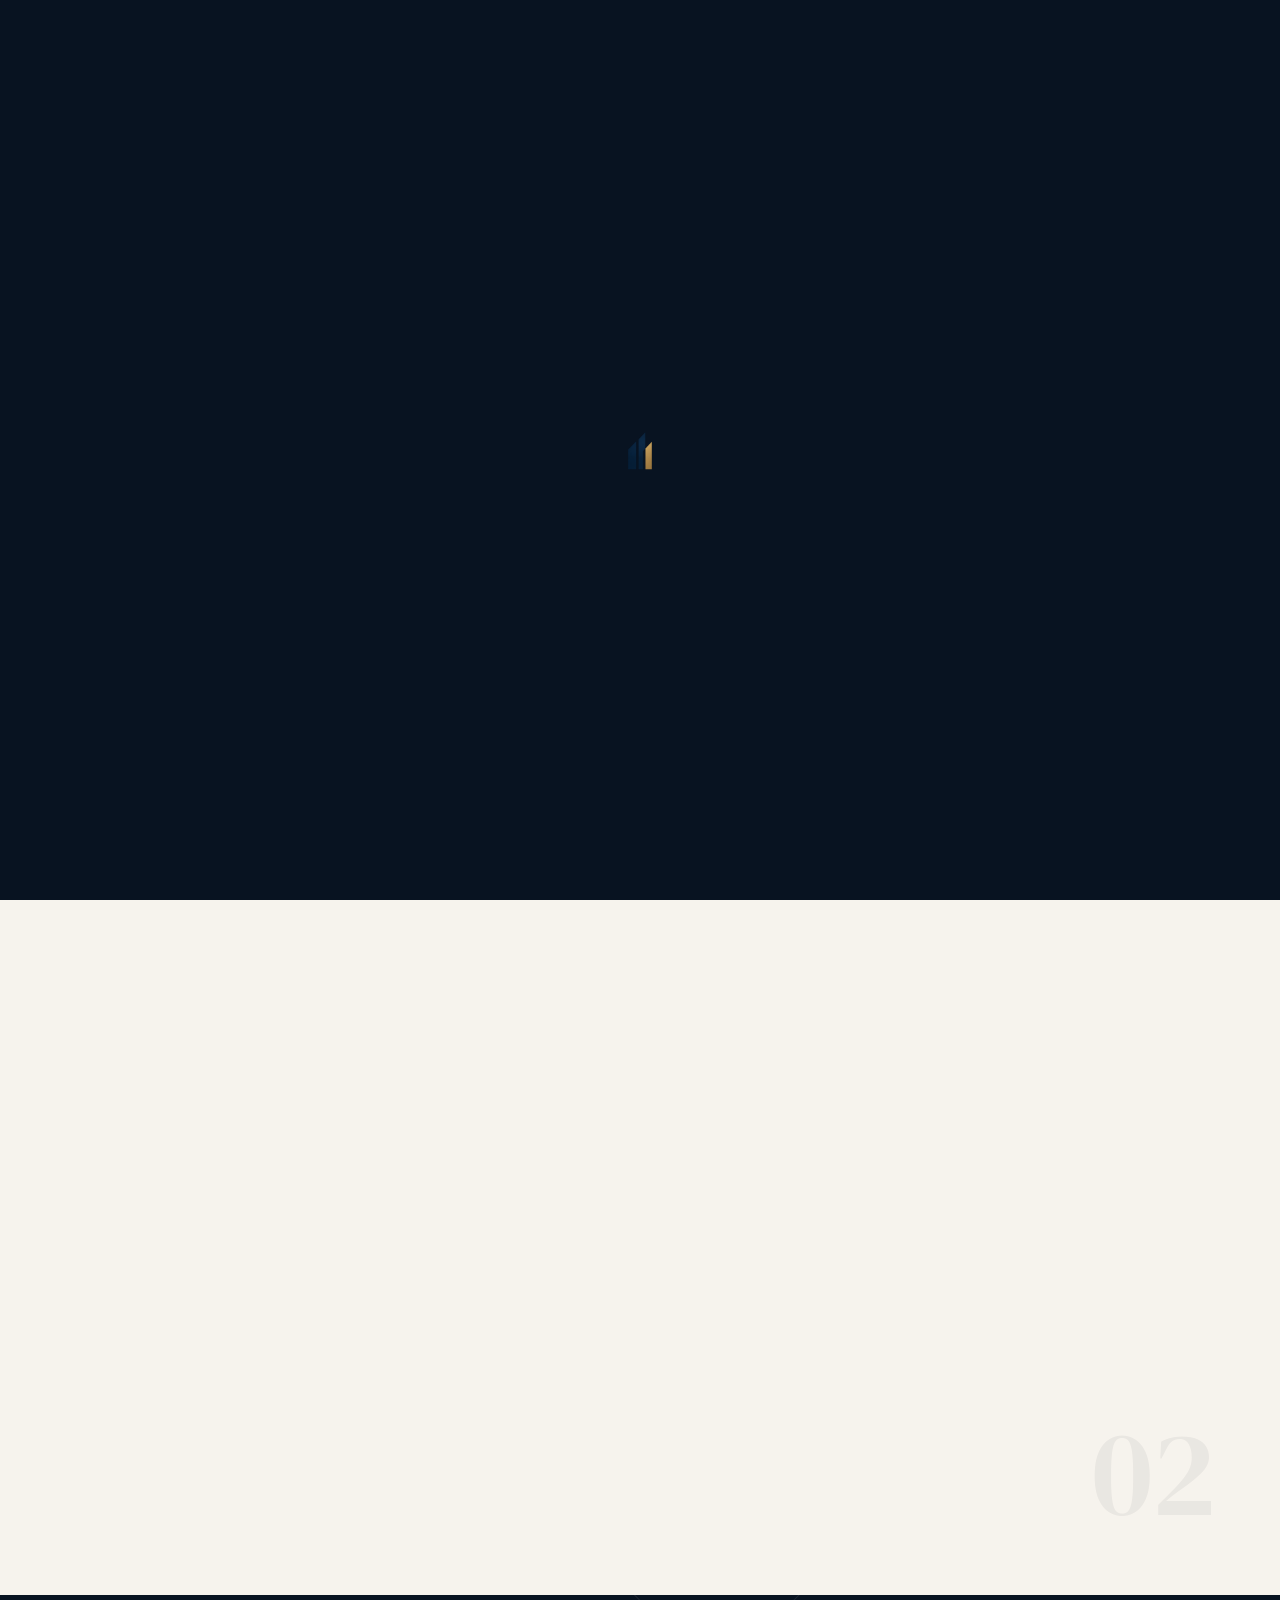
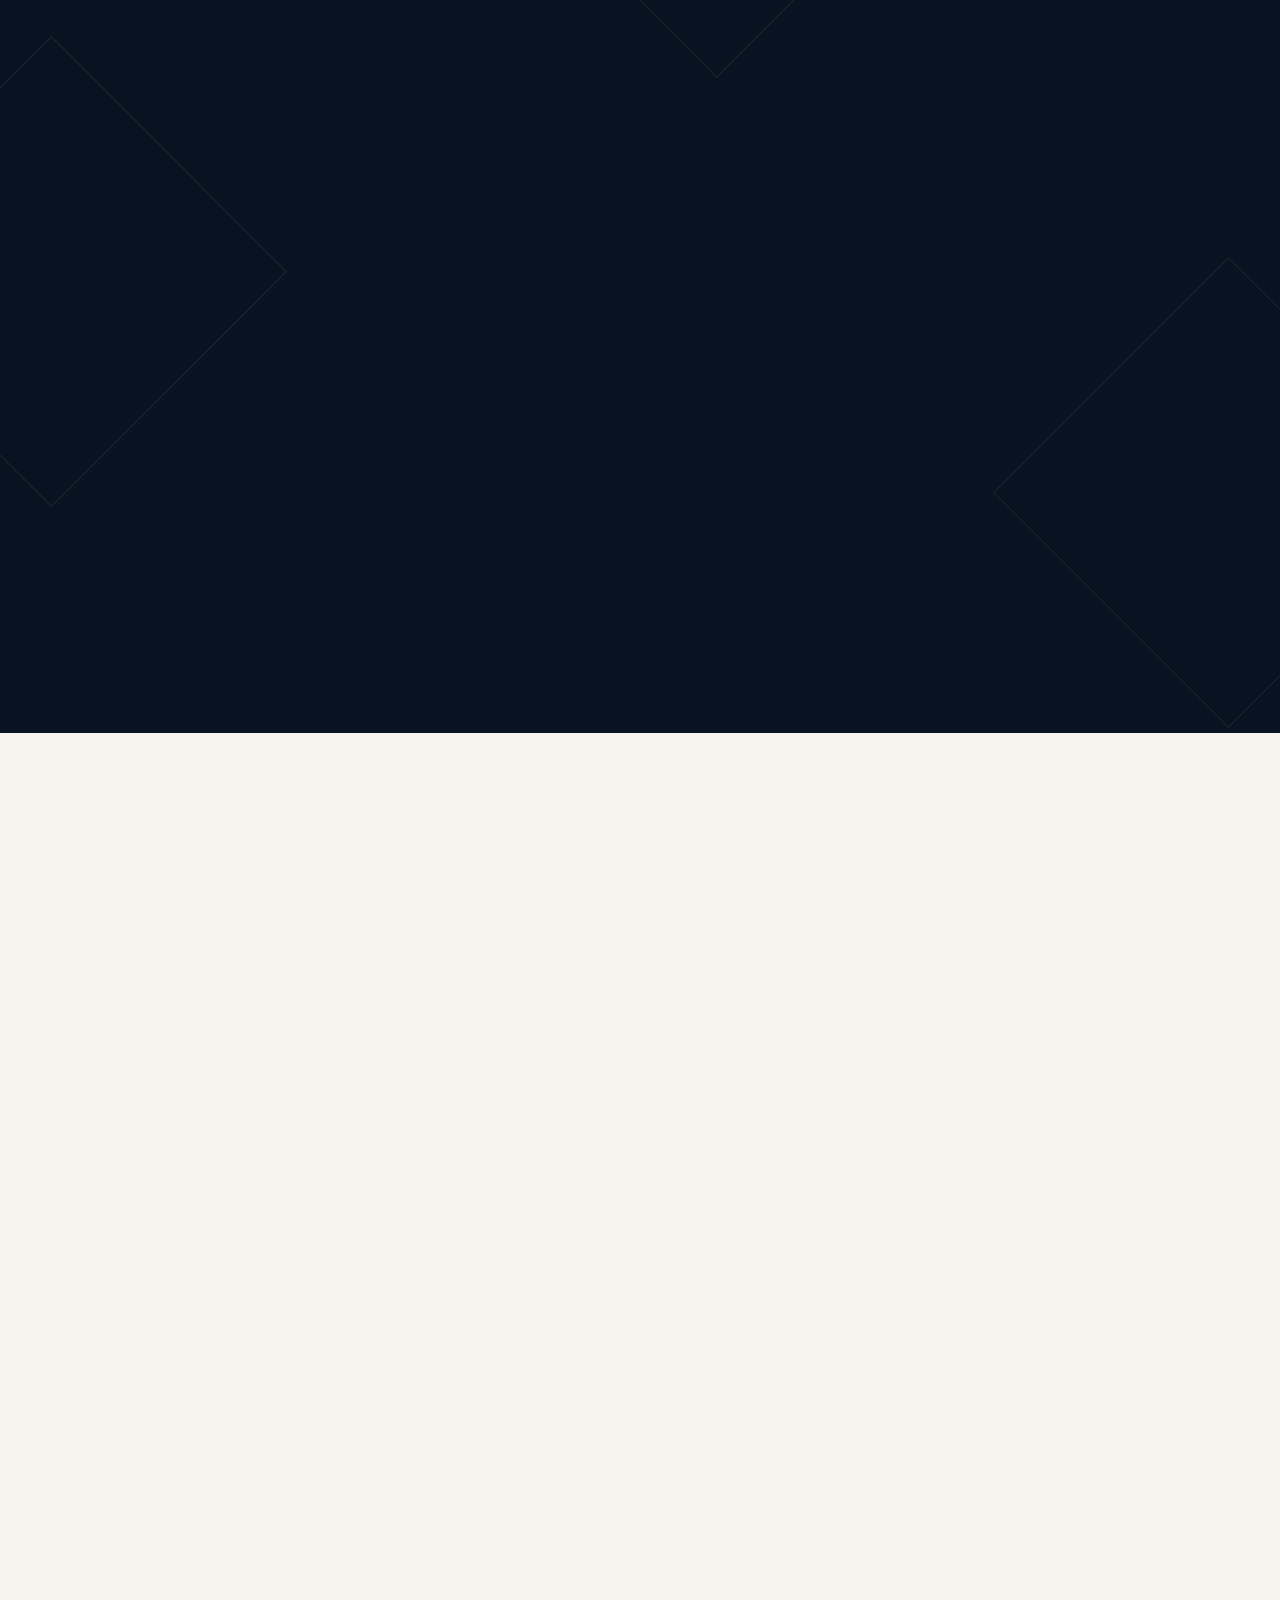
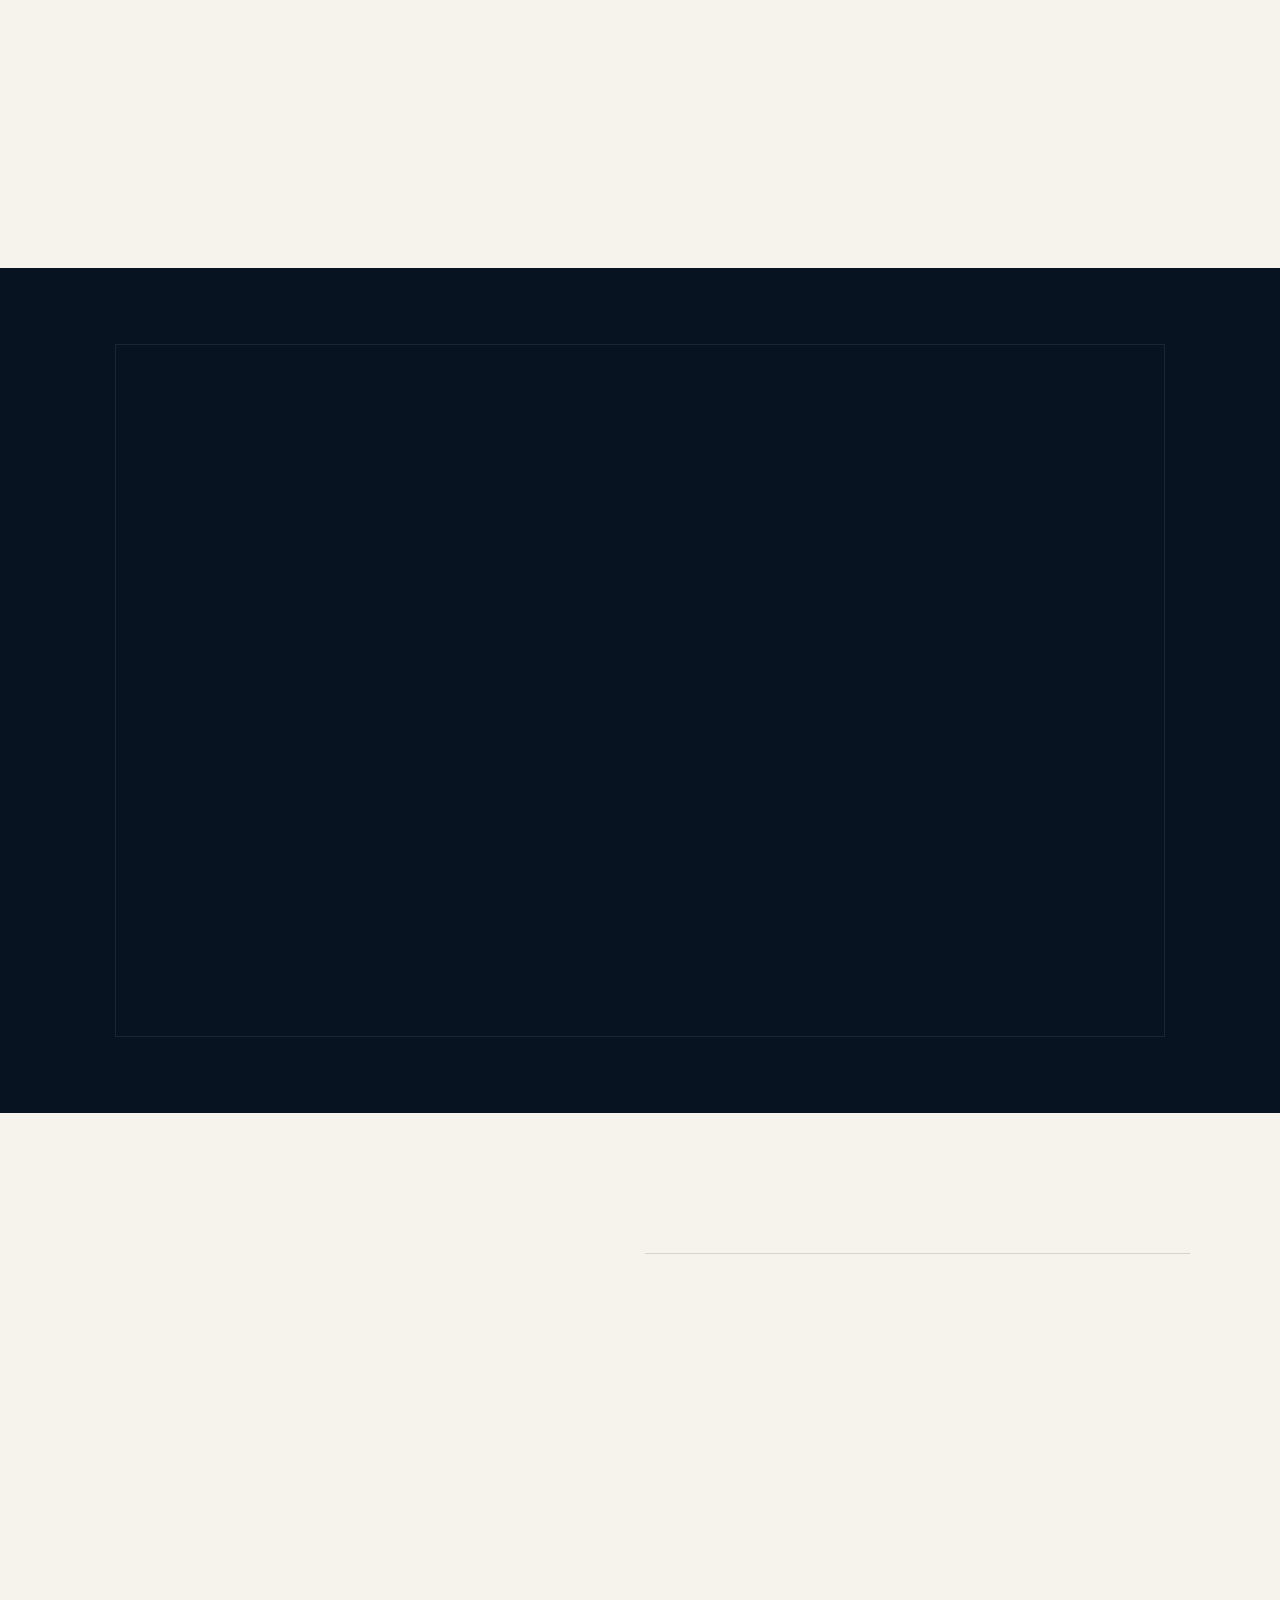
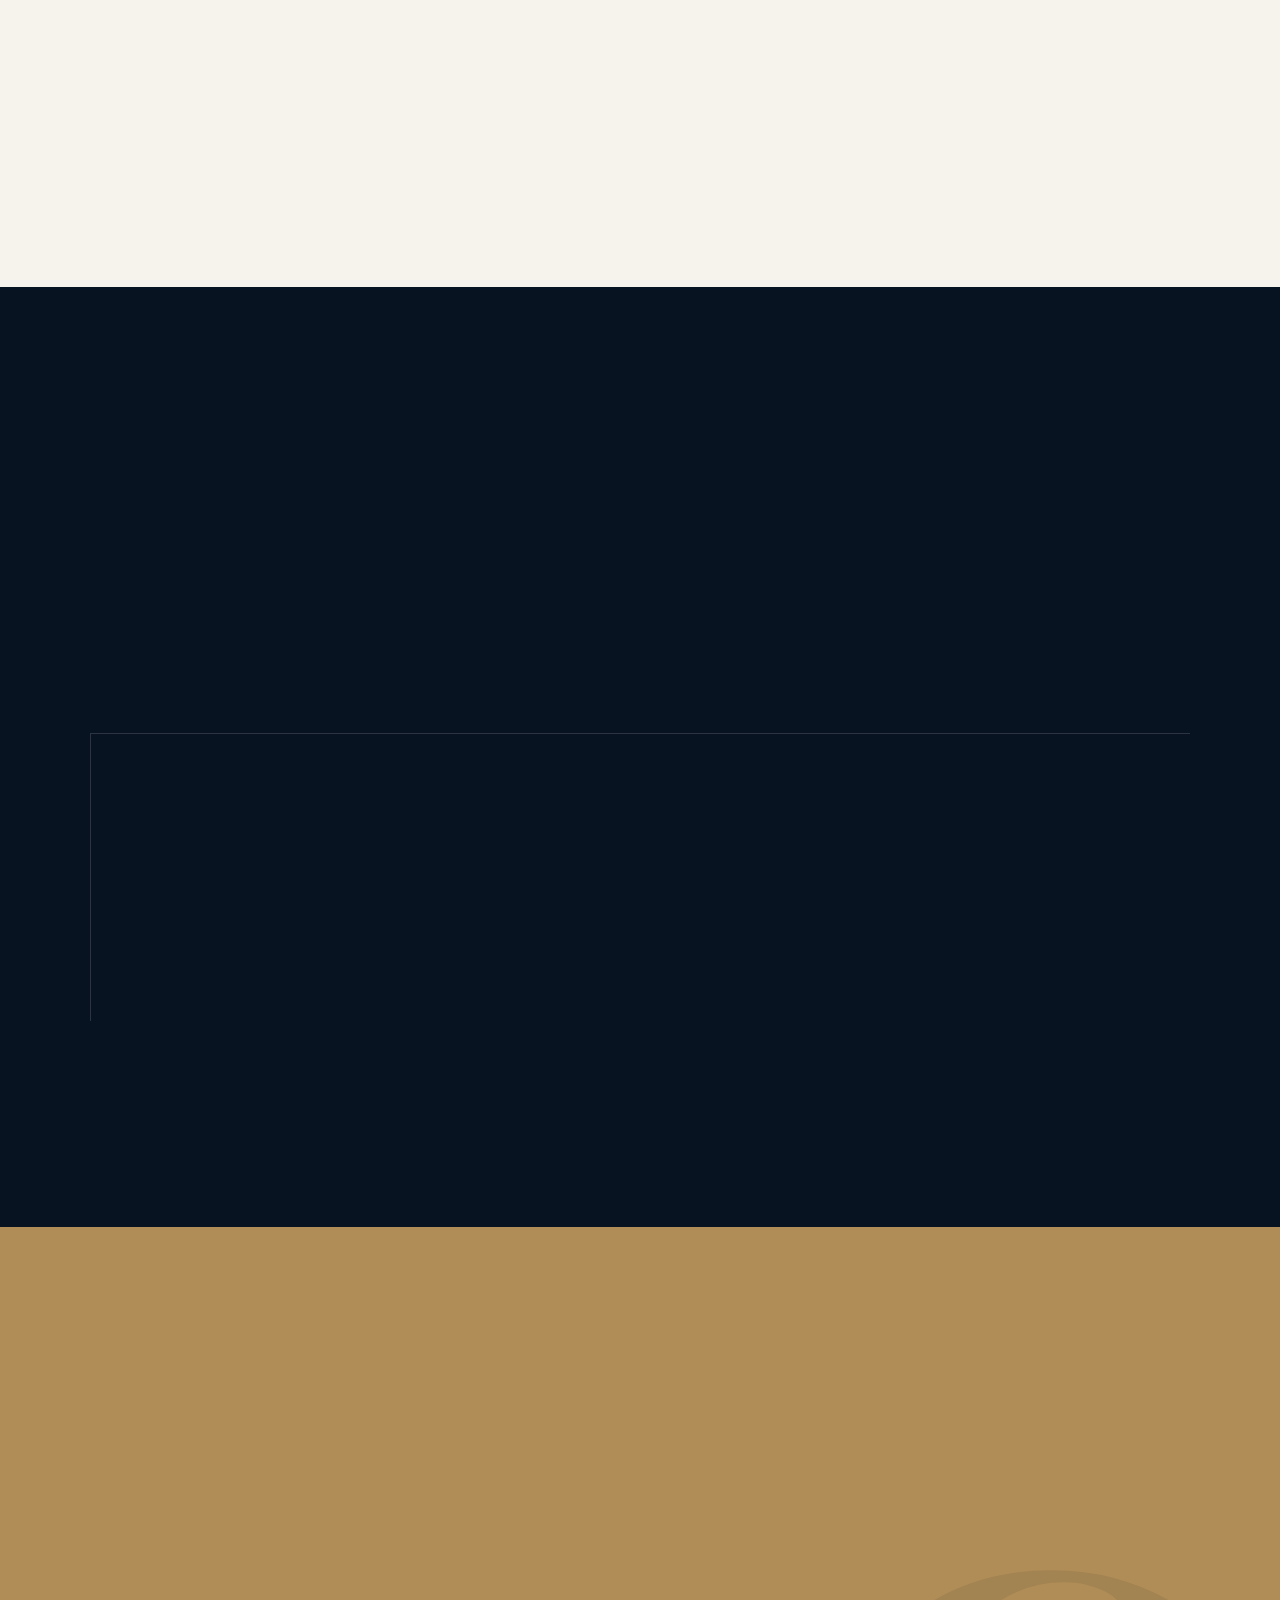
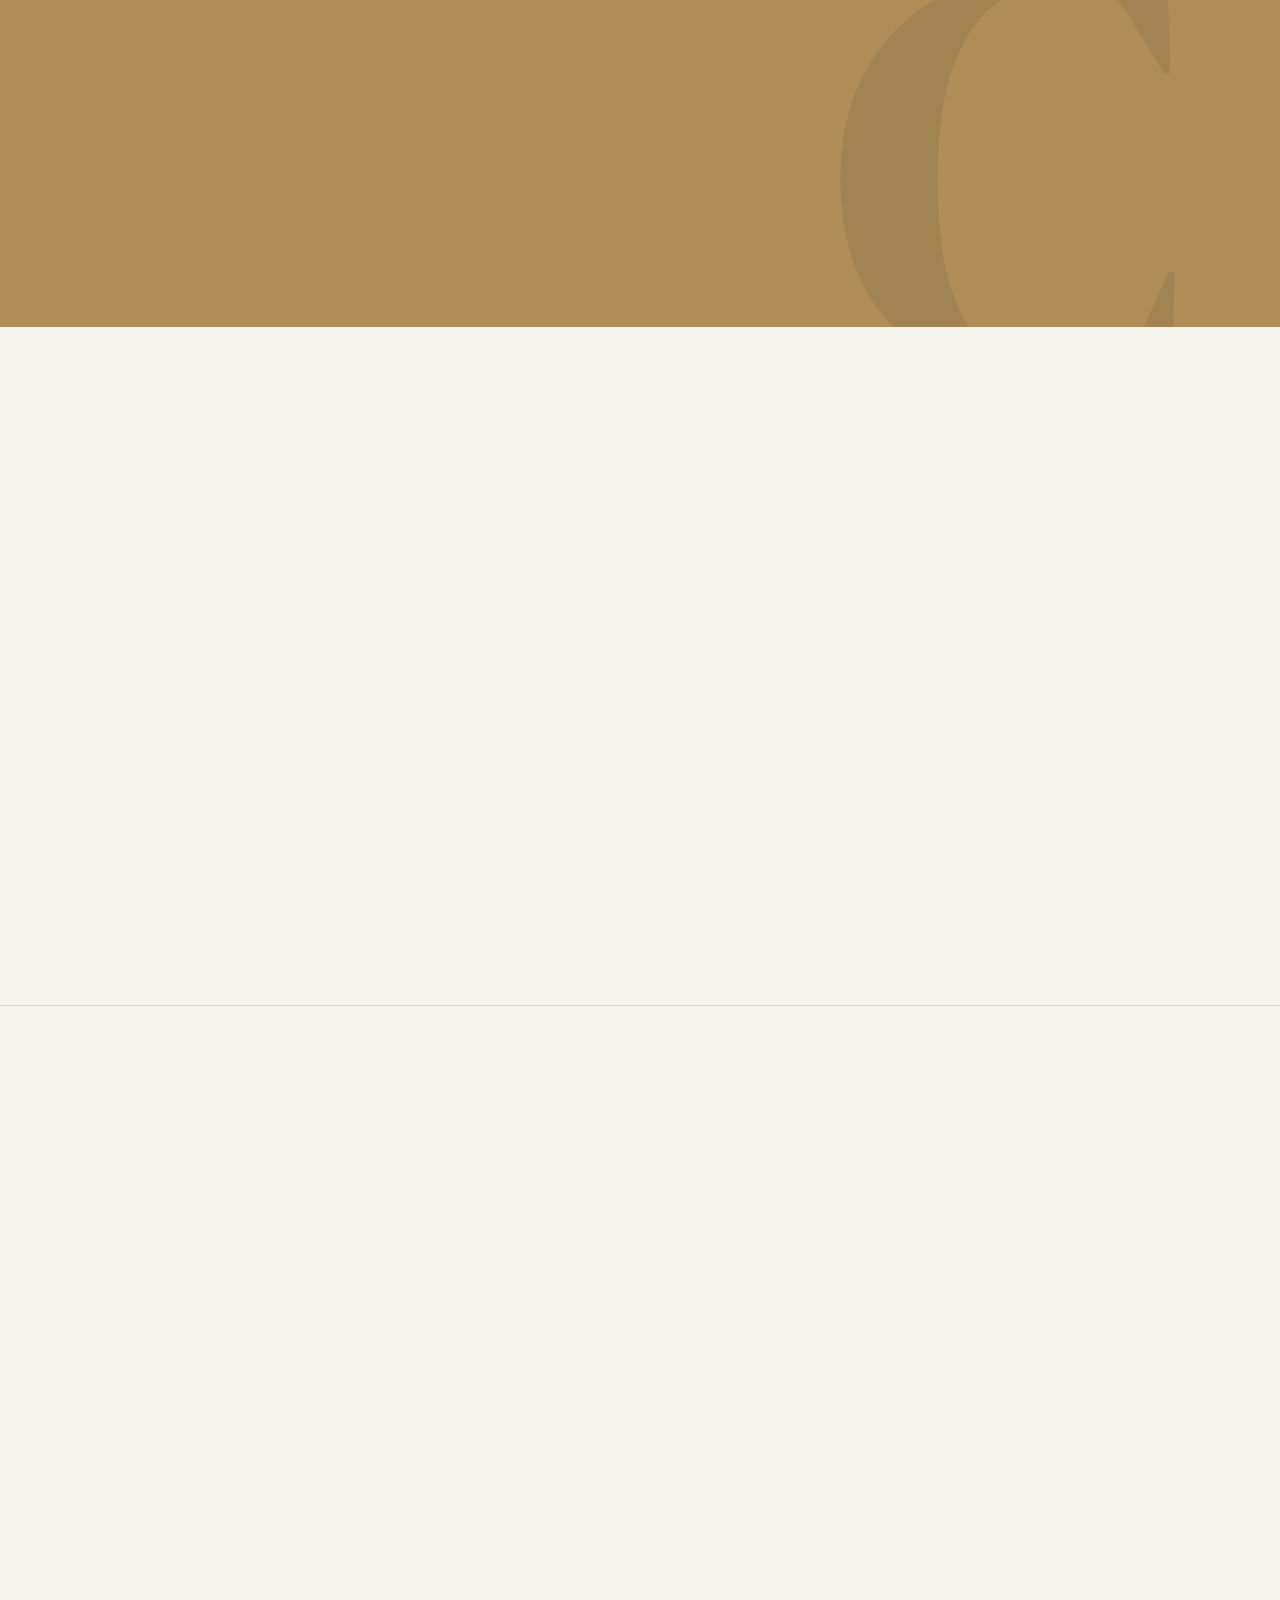
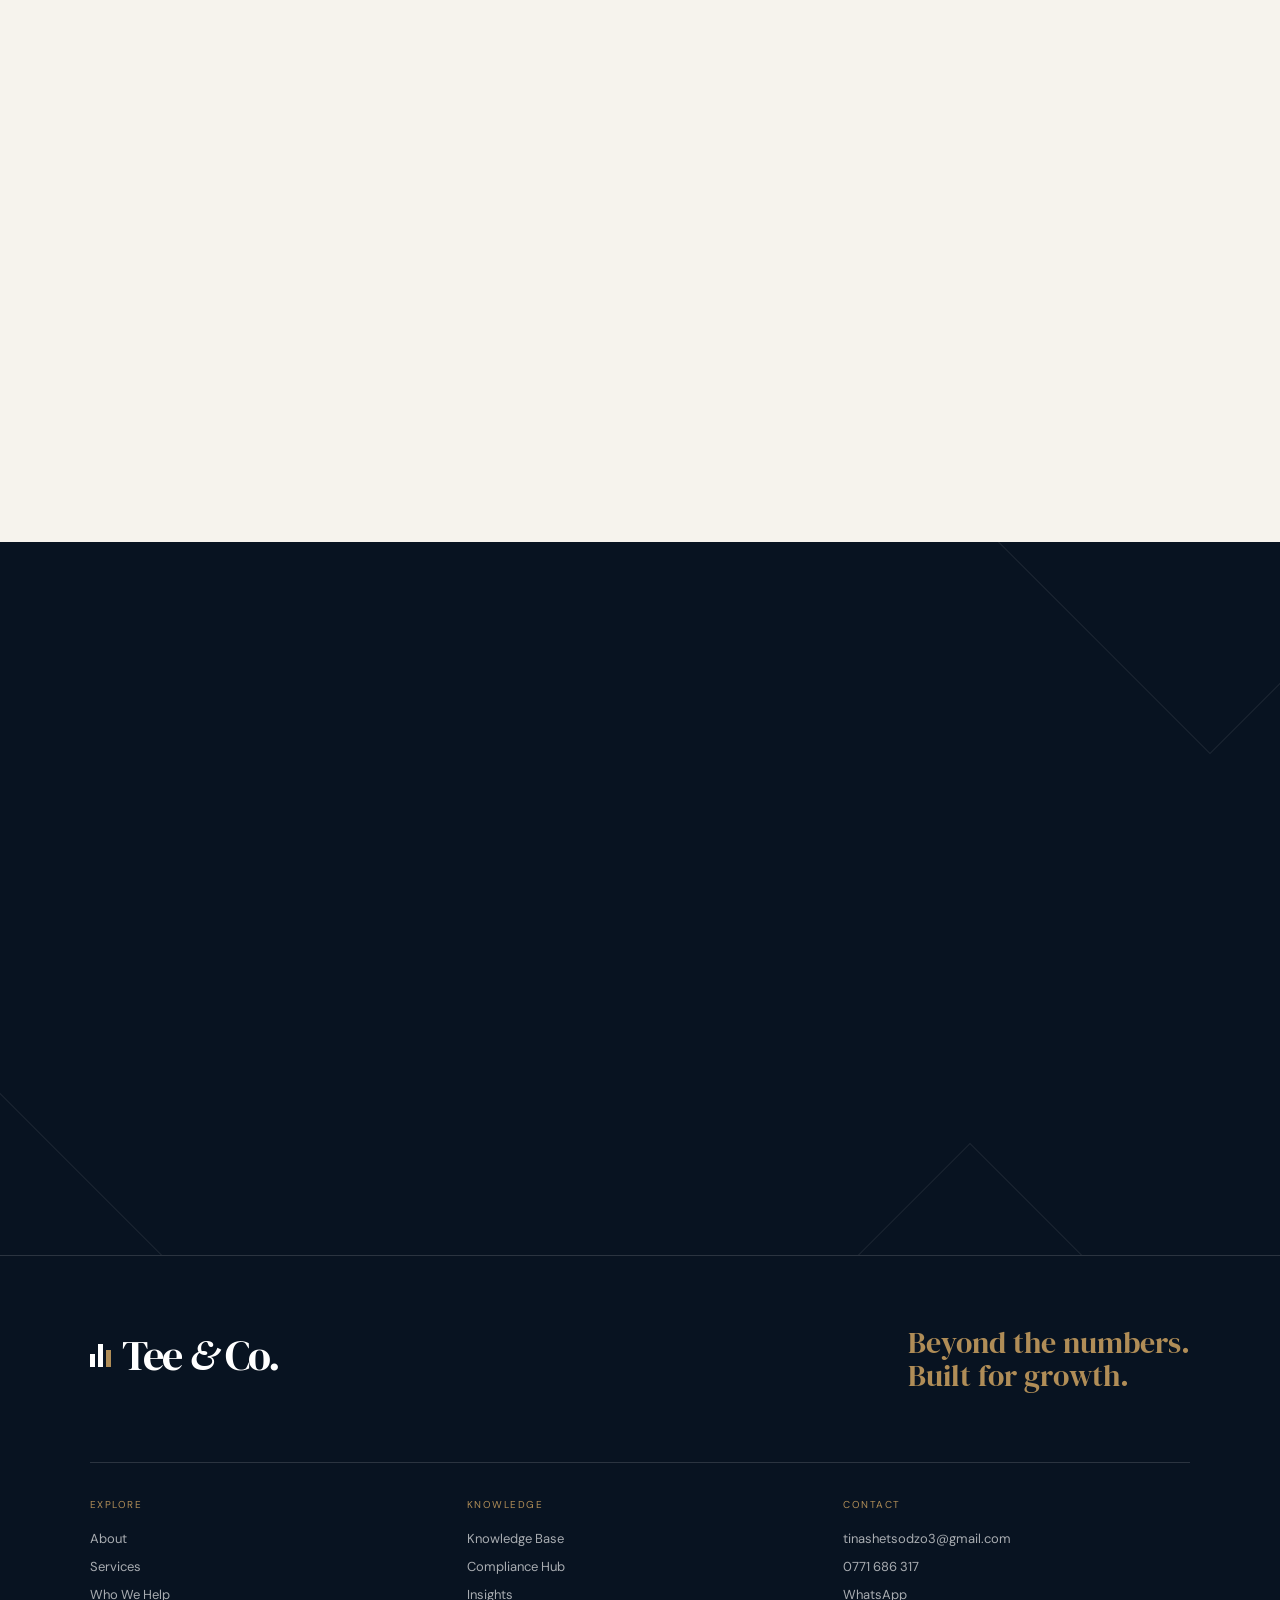
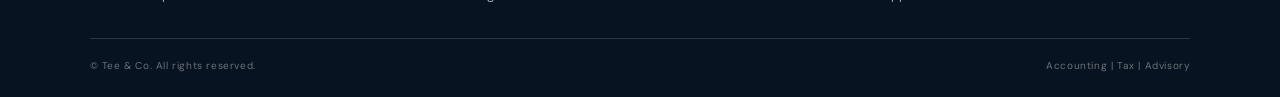
==== commit 941231a7: "Replace loader 'T' text with favicon.png image on all pages" ====
--- a/index.html
+++ b/index.html
@@ -5,13 +5,15 @@
   <meta name="viewport" content="width=device-width, initial-scale=1.0" />
   <meta name="description" content="Tee & Co. | Accounting, Tax & Advisory. Beyond the numbers. Built for growth." />
   <title>Tee & Co. | Accounting, Tax & Advisory</title>
+  <link rel="icon" type="image/png" href="favicon.png">
+  <link rel="apple-touch-icon" href="favicon.png">
   <link rel="preconnect" href="https://fonts.googleapis.com">
   <link rel="preconnect" href="https://fonts.gstatic.com" crossorigin>
   <link href="https://fonts.googleapis.com/css2?family=DM+Sans:wght@400;500;600;700&family=DM+Serif+Display:ital@0;1&display=swap" rel="stylesheet">
   <link rel="stylesheet" href="styles.css" />
 </head>
 <body>
-  <div class="page-loader" aria-hidden="true"><span>T</span><i></i></div>
+  <div class="page-loader" aria-hidden="true"><img src="favicon.png" alt="" width="64" height="64"><i></i></div>
   <div class="scroll-progress"></div>
 
   <header class="site-header" id="top">
--- a/styles.css
+++ b/styles.css
@@ -1 +1 @@
-:root{--navy:#081321;--navy-2:#0d1b2d;--ink:#111827;--ivory:#f6f3ed;--white:#fff;--gold:#b08d57;--gold-soft:#c9aa79;--line:rgba(8,19,33,.14);--light-line:rgba(255,255,255,.14);--serif:'DM Serif Display',Georgia,serif;--sans:'DM Sans',Arial,sans-serif}*{box-sizing:border-box}html{scroll-behavior:smooth}body{margin:0;background:var(--ivory);color:var(--ink);font-family:var(--sans);overflow-x:hidden}a{color:inherit;text-decoration:none}.page-loader{position:fixed;inset:0;background:var(--navy);z-index:1000;display:grid;place-items:center;transition:transform .7s cubic-bezier(.77,0,.18,1)}.page-loader span{font:72px var(--serif);color:var(--white);position:relative;z-index:2}.page-loader i{position:absolute;width:1px;height:0;background:var(--gold);transition:height .45s ease}.page-loader.loaded{transform:translateY(-100%)}.scroll-progress{position:fixed;top:0;left:0;height:2px;background:var(--gold);width:0;z-index:1001}.site-header{height:84px;padding:0 clamp(24px,4vw,72px);position:fixed;top:0;width:100%;display:flex;align-items:center;justify-content:space-between;z-index:100;background:rgba(8,19,33,.96);color:var(--white);border-bottom:1px solid transparent;transition:.35s}.site-header.scrolled{height:70px;border-color:var(--light-line)}.brand{display:flex;align-items:center;gap:11px;font:28px var(--serif);letter-spacing:-.04em;white-space:nowrap}.brand em{font-style:italic}.brand-mark{display:flex;gap:3px;align-items:flex-end;height:24px}.brand-mark i{display:block;width:5px;background:currentColor}.brand-mark i:nth-child(1){height:13px}.brand-mark i:nth-child(2){height:23px}.brand-mark i:nth-child(3){height:17px;background:var(--gold)}.desktop-nav{display:flex;gap:30px;font-size:13px;color:rgba(255,255,255,.72)}.desktop-nav a{transition:.25s}.desktop-nav a:hover{color:var(--gold)}.nav-cta{font-size:12px;text-transform:uppercase;letter-spacing:.09em;border:1px solid var(--gold);padding:12px 16px}.nav-cta span{color:var(--gold);margin-left:7px}.menu-toggle,.mobile-menu{display:none}.section-dark{background:var(--navy);color:var(--white)}.section-light{background:var(--ivory);color:var(--ink)}.section-gold{background:var(--gold);color:var(--navy)}.hero{min-height:100svh;position:relative;display:flex;align-items:center;padding:130px clamp(24px,11vw,180px) 80px;overflow:hidden}.hero-inner{position:relative;z-index:2;max-width:900px}.eyebrow,.section-kicker{font-size:11px;letter-spacing:.18em;text-transform:uppercase;font-weight:700;color:var(--gold);display:flex;align-items:center;gap:11px}.eyebrow b{width:4px;height:4px;background:var(--gold);display:inline-block}.hero-title{font:clamp(64px,9vw,150px)/.9 var(--serif);letter-spacing:-.055em;margin:26px 0}.hero-title span{display:block}.accent-line{font-style:italic;color:var(--gold)}.hero-copy{max-width:530px;font-size:18px;line-height:1.7;color:rgba(255,255,255,.7);margin:0 0 32px}.hero-actions{display:flex;align-items:center;gap:28px}.btn{display:inline-flex;align-items:center;gap:18px;padding:17px 23px;text-transform:uppercase;letter-spacing:.12em;font-size:11px;font-weight:700;border:1px solid transparent;transition:transform .25s,background .25s,color .25s}.btn span{font-size:17px}.btn-gold{background:var(--gold);color:var(--navy)}.btn-dark{background:var(--navy);color:var(--white)}.btn-outline{border-color:var(--ink)}.btn:hover{transform:translateY(-3px)}.text-link{display:inline-flex;gap:10px;align-items:center;text-transform:uppercase;letter-spacing:.11em;font-size:11px;font-weight:700;border-bottom:1px solid currentColor;padding-bottom:7px}.text-link span{font-size:15px}.text-link.light{color:var(--white)}.architectural-lines{position:absolute;inset:0;opacity:.7;background-image:linear-gradient(90deg,transparent 0,transparent calc(100% - 1px),rgba(255,255,255,.07) calc(100% - 1px)),linear-gradient(0deg,transparent 0,transparent calc(100% - 1px),rgba(255,255,255,.04) calc(100% - 1px));background-size:20vw 100%,100% 20vh}.lines-a:before,.lines-a:after{content:"";position:absolute;border:1px solid rgba(255,255,255,.08);width:42vw;height:42vw;transform:rotate(45deg)}.lines-a:before{right:-22vw;top:-20vw}.lines-a:after{left:-28vw;bottom:-35vw}.hero-side-type{position:absolute;right:28px;top:50%;writing-mode:vertical-rl;font-size:9px;letter-spacing:.25em;color:rgba(255,255,255,.3)}.hero-index{position:absolute;right:5vw;bottom:45px;display:flex;gap:10px;align-items:center;font-size:10px;color:rgba(255,255,255,.5)}.hero-index i{display:block;width:70px;height:1px;background:var(--gold)}.scroll-cue{position:absolute;left:5vw;bottom:45px;font-size:9px;letter-spacing:.2em;color:rgba(255,255,255,.55);display:flex;align-items:center;gap:12px}.scroll-cue i{display:block;width:1px;height:45px;background:var(--gold);animation:linePulse 1.7s infinite}@keyframes linePulse{50%{transform:scaleY(.45);transform-origin:top}}.problem{padding:150px clamp(24px,7vw,110px);position:relative}.problem-grid{display:grid;grid-template-columns:1.1fr .9fr;gap:80px;margin-top:35px}.display{font:clamp(48px,6vw,96px)/.96 var(--serif);letter-spacing:-.05em;margin:0}.display em{font-style:italic;color:var(--gold)}.problem-copy{border-left:1px solid var(--line);padding-left:45px;align-self:end}.problem-list{display:flex;flex-wrap:wrap;gap:10px;margin-bottom:35px}.problem-list span{border:1px solid var(--line);padding:10px 13px;font-size:12px}.problem-copy p{font-size:18px;line-height:1.7;color:#4b5563}.problem-copy strong{font:28px/1.2 var(--serif);display:block;margin-top:32px}.section-number{position:absolute;right:5vw;bottom:40px;font:120px var(--serif);color:rgba(8,19,33,.05)}.intro{min-height:82vh;padding:130px 24px;display:grid;place-items:center;text-align:center;position:relative;overflow:hidden}.center-content{max-width:850px;position:relative;z-index:2}.center-content .eyebrow{justify-content:center}.center-content .display{margin:25px 0}.center-content p{max-width:650px;margin:0 auto 30px;line-height:1.75;color:rgba(255,255,255,.68);font-size:17px}.intro-geometry span{position:absolute;border:1px solid rgba(255,255,255,.08);width:26vw;height:26vw;transform:rotate(45deg)}.intro-geometry span:nth-child(1){left:-9vw;top:15%}.intro-geometry span:nth-child(2){right:-9vw;bottom:10%}.intro-geometry span:nth-child(3){width:12vw;height:12vw;left:50%;top:-8vw}.services{padding:140px clamp(24px,7vw,110px)}.services-head,.knowledge-top{display:flex;justify-content:space-between;gap:60px;align-items:end;margin-bottom:70px}.services-head p,.knowledge-top>p{max-width:400px;line-height:1.7;color:#56606e}.service-grid{display:grid;grid-template-columns:repeat(3,1fr);gap:16px}.service-card{border:1px solid var(--line);padding:32px;min-height:480px;display:flex;flex-direction:column;transition:transform .4s,border-color .4s}.service-card:hover{transform:translateY(-8px);border-color:var(--gold)}.service-card.dark-card{background:var(--navy);color:var(--white);border-color:var(--navy)}.service-no{font-size:11px;color:var(--gold);margin-bottom:auto}.service-card h3{font:clamp(36px,4vw,56px)/1 var(--serif);margin:60px 0 15px}.service-card p{line-height:1.6;color:#5a6471}.dark-card p{color:rgba(255,255,255,.65)}.service-card ul{list-style:none;padding:0;margin:22px 0}.service-card li{font-size:12px;border-top:1px solid currentColor;padding:10px 0;opacity:.8}.service-card a{margin-top:auto;font-size:11px;text-transform:uppercase;letter-spacing:.1em;font-weight:700;color:var(--gold)}.section-cta{text-align:center;margin-top:45px}.statement{padding:140px clamp(24px,7vw,110px);position:relative;overflow:hidden}.statement-frame{position:absolute;inset:9%;border:1px solid rgba(255,255,255,.08);pointer-events:none}.statement-title{font:clamp(45px,6.5vw,105px)/.98 var(--serif);letter-spacing:-.05em;position:relative;z-index:1;margin:25px 0 100px}.statement-title em{font-style:italic;color:var(--gold)}.outcome-grid{display:grid;grid-template-columns:repeat(4,1fr);gap:35px;position:relative;z-index:1}.outcome-grid>div{border-top:1px solid var(--light-line);padding-top:18px}.outcome-grid span{color:var(--gold);font-size:10px}.outcome-grid h3{font:34px var(--serif);margin:38px 0 8px}.outcome-grid p{font-size:13px;line-height:1.6;color:rgba(255,255,255,.6)}.audience{padding:140px clamp(24px,7vw,110px);display:grid;grid-template-columns:.9fr 1.1fr;gap:110px}.audience-copy p{max-width:450px;line-height:1.7;color:#596270;margin:28px 0}.stage-list{border-top:1px solid var(--line)}.stage{display:grid;grid-template-columns:55px 1fr 130px;gap:10px;align-items:center;padding:28px 0;border-bottom:1px solid var(--line);transition:padding .3s,color .3s}.stage:hover{padding-left:12px;color:var(--gold)}.stage span{font-size:10px;color:var(--gold)}.stage strong{font:clamp(28px,3vw,48px) var(--serif)}.stage em{font-size:11px;text-align:right;color:#667080}.knowledge{padding:140px clamp(24px,7vw,110px)}.knowledge-top>p{color:rgba(255,255,255,.62)}.knowledge-grid{display:grid;grid-template-columns:repeat(4,1fr);border-top:1px solid var(--light-line);border-left:1px solid var(--light-line)}.knowledge-card{min-height:280px;padding:28px;border-right:1px solid var(--light-line);border-bottom:1px solid var(--light-line);position:relative;transition:background .35s}.knowledge-card:hover{background:#0f2035}.knowledge-card span{font-size:10px;color:var(--gold)}.knowledge-card h3{font:34px/1.05 var(--serif);margin:70px 0 12px}.knowledge-card p{font-size:13px;line-height:1.6;color:rgba(255,255,255,.55)}.knowledge-card i{position:absolute;right:25px;bottom:22px;color:var(--gold);font-style:normal}.knowledge-bottom{display:flex;justify-content:space-between;align-items:center;padding-top:30px}.knowledge-bottom p{font:26px var(--serif);margin:0}.compliance{min-height:700px;padding:120px clamp(24px,14vw,220px);position:relative;overflow:hidden}.compliance-index{position:absolute;right:7vw;bottom:-80px;font:600px/.8 var(--serif);color:rgba(8,19,33,.08)}.compliance-content{position:relative;z-index:1;max-width:800px}.compliance-content .display{margin:22px 0}.compliance-content p{max-width:560px;line-height:1.7;font-size:17px}.check-list{display:flex;flex-wrap:wrap;gap:10px;margin:32px 0}.check-list span{border:1px solid rgba(8,19,33,.35);padding:10px 13px;font-size:11px}.process{padding:140px clamp(24px,7vw,110px)}.process .display{margin:22px 0 75px}.process-track{display:grid;grid-template-columns:repeat(4,1fr);gap:25px}.process-step{border-top:2px solid var(--ink);padding-top:18px;position:relative}.process-step span{font-size:10px;color:var(--gold)}.process-step h3{font:30px/1.08 var(--serif);margin:40px 0 12px}.process-step p{font-size:13px;line-height:1.6;color:#596270}.insights{padding:130px clamp(24px,7vw,110px);border-top:1px solid var(--line)}.insights-head{display:flex;justify-content:space-between;align-items:end;margin-bottom:60px}.article-grid{display:grid;grid-template-columns:1.3fr .7fr;gap:16px}.article-feature{background:var(--navy);color:var(--white);min-height:470px;padding:40px;display:flex;flex-direction:column;position:relative}.article-meta{font-size:10px;letter-spacing:.12em;color:var(--gold)}.article-meta span{float:right;color:rgba(255,255,255,.35)}.article-feature h3{font:clamp(42px,5vw,76px)/.95 var(--serif);letter-spacing:-.04em;max-width:760px;margin:auto 0 15px}.article-feature p{color:rgba(255,255,255,.6);max-width:500px;line-height:1.6}.article-feature i,.article-small i{font-style:normal;color:var(--gold);font-size:22px}.article-feature i{position:absolute;right:35px;bottom:30px}.article-small{border:1px solid var(--line);padding:30px;min-height:227px;display:flex;flex-direction:column}.article-small+ .article-small{margin-top:16px}.article-small span{font-size:10px;color:var(--gold)}.article-small h3{font:30px/1.05 var(--serif);margin:auto 0}.article-small i{text-align:right}.final-cta{padding:150px clamp(24px,14vw,220px);position:relative;overflow:hidden}.final-cta .display{margin:22px 0}.final-cta>p:not(.section-kicker){max-width:570px;color:rgba(255,255,255,.65);line-height:1.7;font-size:17px}.contact-actions{display:flex;align-items:center;gap:35px;margin:35px 0}.contact-direct{font:30px var(--serif)}.email-link{font-size:12px;letter-spacing:.06em;border-bottom:1px solid var(--gold);padding-bottom:6px}.cta-geometry i{position:absolute;border:1px solid rgba(255,255,255,.08);width:300px;height:300px;transform:rotate(45deg)}.cta-geometry i:nth-child(1){right:-80px;top:-150px}.cta-geometry i:nth-child(2){right:160px;bottom:-250px}.cta-geometry i:nth-child(3){left:-200px;bottom:-150px}.site-footer{padding:70px clamp(24px,7vw,110px) 25px;border-top:1px solid var(--light-line)}.footer-top{display:flex;justify-content:space-between;align-items:start;padding-bottom:70px}.footer-brand{font-size:42px}.footer-top p{font:30px/1.1 var(--serif);margin:0;color:var(--gold)}.footer-grid{display:grid;grid-template-columns:repeat(3,1fr);border-top:1px solid var(--light-line);padding:35px 0;gap:30px}.footer-grid div{display:flex;flex-direction:column;gap:11px}.footer-grid span{font-size:10px;letter-spacing:.15em;color:var(--gold);margin-bottom:8px}.footer-grid a{font-size:13px;color:rgba(255,255,255,.65)}.footer-grid a:hover{color:var(--white)}.footer-bottom{border-top:1px solid var(--light-line);padding-top:20px;display:flex;justify-content:space-between;font-size:10px;letter-spacing:.06em;color:rgba(255,255,255,.4)}.reveal{opacity:0;transform:translateY(25px);transition:opacity .8s ease,transform .8s cubic-bezier(.2,.7,.2,1)}.reveal.visible{opacity:1;transform:none}.reveal-text{animation:heroIn 1s .4s both;transform:translateY(115%);opacity:0}.hero-title .reveal-text:nth-child(2){animation-delay:.55s}@keyframes heroIn{to{transform:none;opacity:1}}@media(max-width:900px){.desktop-nav,.nav-cta{display:none}.menu-toggle{display:flex;background:none;border:0;flex-direction:column;gap:6px;padding:8px}.menu-toggle span{display:block;width:24px;height:1px;background:#fff}.mobile-menu{display:flex;position:fixed;inset:70px 0 auto;background:var(--navy);z-index:90;flex-direction:column;padding:30px;gap:22px;transform:translateY(-130%);transition:.4s}.mobile-menu.open{transform:none}.mobile-menu a{color:#fff;font:34px var(--serif)}.problem-grid,.audience{grid-template-columns:1fr;gap:50px}.problem-copy{padding-left:0;border-left:0;border-top:1px solid var(--line);padding-top:30px}.services-head,.knowledge-top{display:block}.services-head p,.knowledge-top>p{margin-top:25px}.service-grid,.outcome-grid,.process-track{grid-template-columns:1fr 1fr}.knowledge-grid{grid-template-columns:1fr 1fr}.audience{padding-top:100px;padding-bottom:100px}.article-grid{grid-template-columns:1fr}.article-small+ .article-small{margin-top:0}.article-grid{gap:16px}.article-feature{min-height:400px}.compliance{padding-left:8vw}.stage strong{font-size:34px}}@media(max-width:600px){.hero{padding-left:24px;padding-right:24px}.hero-title{font-size:64px}.hero-actions,.contact-actions{align-items:flex-start;flex-direction:column}.hero-side-type,.scroll-cue{display:none}.problem,.services,.statement,.knowledge,.process,.insights,.site-footer{padding-left:24px;padding-right:24px}.service-grid,.outcome-grid,.process-track,.knowledge-grid{grid-template-columns:1fr}.service-card{min-height:420px}.statement-title{margin-bottom:60px}.outcome-grid{gap:28px}.stage{grid-template-columns:35px 1fr}.stage em{display:none}.knowledge-bottom,.footer-top,.footer-bottom{display:block}.knowledge-bottom .text-link{margin-top:20px}.article-feature{padding:28px;min-height:420px}.footer-top p{margin-top:35px}.footer-grid{grid-template-columns:1fr 1fr}.footer-bottom span:last-child{margin-top:10px;display:block}.final-cta{padding-left:24px;padding-right:24px}.compliance{min-height:620px}.compliance-index{font-size:400px}.display{font-size:48px}.contact-direct{font-size:24px}}.article-card{border:1px solid var(--line);padding:28px;min-height:180px;position:relative}.article-card.coming-soon{opacity:.6}.article-card.coming-soon:after{content:"";position:absolute;inset:0;background:linear-gradient(90deg,transparent,rgba(176,141,87,.1),transparent)}.article-card span{font-size:10px;color:var(--gold)}.article-card h3{font:28px/1.05 var(--serif);margin:35px 0 0}.article-card em{font-size:11px;color:var(--gold);font-style:italic}.contact-whatsapp{font:14px var(--sans);color:var(--white);padding:8px 16px;border:1px solid var(--gold);transition:.25s}.contact-whatsapp:hover{background:var(--gold);color:var(--navy)}.menu-toggle[aria-expanded="true"] span:nth-child(1){transform:rotate(45deg) translate(5px,5px)}.menu-toggle[aria-expanded="true"] span:nth-child(2){transform:rotate(-45deg) translate(5px,-5px)}:focus-visible{outline:2px solid var(--gold);outline-offset:2px}.btn:focus-visible,.nav-cta:focus-visible,.text-link:focus-visible,.contact-direct:focus-visible,.email-link:focus-visible,.footer-grid a:focus-visible,.menu-toggle:focus-visible,.mobile-menu a:focus-visible,.service-card a:focus-visible,.knowledge-card:focus-visible,.stage:focus-visible,.article-card:focus-visible,.article-feature:focus-visible,.article-small:focus-visible{outline:2px solid var(--gold);outline-offset:2px}@media(prefers-reduced-motion:reduce){.reveal,.reveal-text{animation:none!important;opacity:1;transform:none}.scroll-cue i{animation:none}.page-loader{transition:none}.page-loader.loaded{transform:translateY(-100%)}.btn,.service-card,.knowledge-card,.stage,.article-feature,.article-small{transition:none}}
+:root{--navy:#081321;--navy-2:#0d1b2d;--ink:#111827;--ivory:#f6f3ed;--white:#fff;--gold:#b08d57;--gold-soft:#c9aa79;--line:rgba(8,19,33,.14);--light-line:rgba(255,255,255,.14);--serif:'DM Serif Display',Georgia,serif;--sans:'DM Sans',Arial,sans-serif}*{box-sizing:border-box}html{scroll-behavior:smooth}body{margin:0;background:var(--ivory);color:var(--ink);font-family:var(--sans);overflow-x:hidden}a{color:inherit;text-decoration:none}.page-loader{position:fixed;inset:0;background:var(--navy);z-index:1000;display:grid;place-items:center;transition:transform .7s cubic-bezier(.77,0,.18,1)}.page-loader img{width:64px;height:64px;position:relative;z-index:2}.page-loader i{position:absolute;width:1px;height:0;background:var(--gold);transition:height .45s ease}.page-loader.loaded{transform:translateY(-100%)}.scroll-progress{position:fixed;top:0;left:0;height:2px;background:var(--gold);width:0;z-index:1001}.site-header{height:84px;padding:0 clamp(24px,4vw,72px);position:fixed;top:0;width:100%;display:flex;align-items:center;justify-content:space-between;z-index:100;background:rgba(8,19,33,.96);color:var(--white);border-bottom:1px solid transparent;transition:.35s}.site-header.scrolled{height:70px;border-color:var(--light-line)}.brand{display:flex;align-items:center;gap:11px;font:28px var(--serif);letter-spacing:-.04em;white-space:nowrap}.brand em{font-style:italic}.brand-mark{display:flex;gap:3px;align-items:flex-end;height:24px}.brand-mark i{display:block;width:5px;background:currentColor}.brand-mark i:nth-child(1){height:13px}.brand-mark i:nth-child(2){height:23px}.brand-mark i:nth-child(3){height:17px;background:var(--gold)}.desktop-nav{display:flex;gap:30px;font-size:13px;color:rgba(255,255,255,.72)}.desktop-nav a{transition:.25s}.desktop-nav a:hover{color:var(--gold)}.nav-cta{font-size:12px;text-transform:uppercase;letter-spacing:.09em;border:1px solid var(--gold);padding:12px 16px}.nav-cta span{color:var(--gold);margin-left:7px}.menu-toggle,.mobile-menu{display:none}.section-dark{background:var(--navy);color:var(--white)}.section-light{background:var(--ivory);color:var(--ink)}.section-gold{background:var(--gold);color:var(--navy)}.hero{min-height:100svh;position:relative;display:flex;align-items:center;padding:130px clamp(24px,11vw,180px) 80px;overflow:hidden}.hero-inner{position:relative;z-index:2;max-width:900px}.eyebrow,.section-kicker{font-size:11px;letter-spacing:.18em;text-transform:uppercase;font-weight:700;color:var(--gold);display:flex;align-items:center;gap:11px}.eyebrow b{width:4px;height:4px;background:var(--gold);display:inline-block}.hero-title{font:clamp(64px,9vw,150px)/.9 var(--serif);letter-spacing:-.055em;margin:26px 0}.hero-title span{display:block}.accent-line{font-style:italic;color:var(--gold)}.hero-copy{max-width:530px;font-size:18px;line-height:1.7;color:rgba(255,255,255,.7);margin:0 0 32px}.hero-actions{display:flex;align-items:center;gap:28px}.btn{display:inline-flex;align-items:center;gap:18px;padding:17px 23px;text-transform:uppercase;letter-spacing:.12em;font-size:11px;font-weight:700;border:1px solid transparent;transition:transform .25s,background .25s,color .25s}.btn span{font-size:17px}.btn-gold{background:var(--gold);color:var(--navy)}.btn-dark{background:var(--navy);color:var(--white)}.btn-outline{border-color:var(--ink)}.btn:hover{transform:translateY(-3px)}.text-link{display:inline-flex;gap:10px;align-items:center;text-transform:uppercase;letter-spacing:.11em;font-size:11px;font-weight:700;border-bottom:1px solid currentColor;padding-bottom:7px}.text-link span{font-size:15px}.text-link.light{color:var(--white)}.architectural-lines{position:absolute;inset:0;opacity:.7;background-image:linear-gradient(90deg,transparent 0,transparent calc(100% - 1px),rgba(255,255,255,.07) calc(100% - 1px)),linear-gradient(0deg,transparent 0,transparent calc(100% - 1px),rgba(255,255,255,.04) calc(100% - 1px));background-size:20vw 100%,100% 20vh}.lines-a:before,.lines-a:after{content:"";position:absolute;border:1px solid rgba(255,255,255,.08);width:42vw;height:42vw;transform:rotate(45deg)}.lines-a:before{right:-22vw;top:-20vw}.lines-a:after{left:-28vw;bottom:-35vw}.hero-side-type{position:absolute;right:28px;top:50%;writing-mode:vertical-rl;font-size:9px;letter-spacing:.25em;color:rgba(255,255,255,.3)}.hero-index{position:absolute;right:5vw;bottom:45px;display:flex;gap:10px;align-items:center;font-size:10px;color:rgba(255,255,255,.5)}.hero-index i{display:block;width:70px;height:1px;background:var(--gold)}.scroll-cue{position:absolute;left:5vw;bottom:45px;font-size:9px;letter-spacing:.2em;color:rgba(255,255,255,.55);display:flex;align-items:center;gap:12px}.scroll-cue i{display:block;width:1px;height:45px;background:var(--gold);animation:linePulse 1.7s infinite}@keyframes linePulse{50%{transform:scaleY(.45);transform-origin:top}}.problem{padding:150px clamp(24px,7vw,110px);position:relative}.problem-grid{display:grid;grid-template-columns:1.1fr .9fr;gap:80px;margin-top:35px}.display{font:clamp(48px,6vw,96px)/.96 var(--serif);letter-spacing:-.05em;margin:0}.display em{font-style:italic;color:var(--gold)}.problem-copy{border-left:1px solid var(--line);padding-left:45px;align-self:end}.problem-list{display:flex;flex-wrap:wrap;gap:10px;margin-bottom:35px}.problem-list span{border:1px solid var(--line);padding:10px 13px;font-size:12px}.problem-copy p{font-size:18px;line-height:1.7;color:#4b5563}.problem-copy strong{font:28px/1.2 var(--serif);display:block;margin-top:32px}.section-number{position:absolute;right:5vw;bottom:40px;font:120px var(--serif);color:rgba(8,19,33,.05)}.intro{min-height:82vh;padding:130px 24px;display:grid;place-items:center;text-align:center;position:relative;overflow:hidden}.center-content{max-width:850px;position:relative;z-index:2}.center-content .eyebrow{justify-content:center}.center-content .display{margin:25px 0}.center-content p{max-width:650px;margin:0 auto 30px;line-height:1.75;color:rgba(255,255,255,.68);font-size:17px}.intro-geometry span{position:absolute;border:1px solid rgba(255,255,255,.08);width:26vw;height:26vw;transform:rotate(45deg)}.intro-geometry span:nth-child(1){left:-9vw;top:15%}.intro-geometry span:nth-child(2){right:-9vw;bottom:10%}.intro-geometry span:nth-child(3){width:12vw;height:12vw;left:50%;top:-8vw}.services{padding:140px clamp(24px,7vw,110px)}.services-head,.knowledge-top{display:flex;justify-content:space-between;gap:60px;align-items:end;margin-bottom:70px}.services-head p,.knowledge-top>p{max-width:400px;line-height:1.7;color:#56606e}.service-grid{display:grid;grid-template-columns:repeat(3,1fr);gap:16px}.service-card{border:1px solid var(--line);padding:32px;min-height:480px;display:flex;flex-direction:column;transition:transform .4s,border-color .4s}.service-card:hover{transform:translateY(-8px);border-color:var(--gold)}.service-card.dark-card{background:var(--navy);color:var(--white);border-color:var(--navy)}.service-no{font-size:11px;color:var(--gold);margin-bottom:auto}.service-card h3{font:clamp(36px,4vw,56px)/1 var(--serif);margin:60px 0 15px}.service-card p{line-height:1.6;color:#5a6471}.dark-card p{color:rgba(255,255,255,.65)}.service-card ul{list-style:none;padding:0;margin:22px 0}.service-card li{font-size:12px;border-top:1px solid currentColor;padding:10px 0;opacity:.8}.service-card a{margin-top:auto;font-size:11px;text-transform:uppercase;letter-spacing:.1em;font-weight:700;color:var(--gold)}.section-cta{text-align:center;margin-top:45px}.statement{padding:140px clamp(24px,7vw,110px);position:relative;overflow:hidden}.statement-frame{position:absolute;inset:9%;border:1px solid rgba(255,255,255,.08);pointer-events:none}.statement-title{font:clamp(45px,6.5vw,105px)/.98 var(--serif);letter-spacing:-.05em;position:relative;z-index:1;margin:25px 0 100px}.statement-title em{font-style:italic;color:var(--gold)}.outcome-grid{display:grid;grid-template-columns:repeat(4,1fr);gap:35px;position:relative;z-index:1}.outcome-grid>div{border-top:1px solid var(--light-line);padding-top:18px}.outcome-grid span{color:var(--gold);font-size:10px}.outcome-grid h3{font:34px var(--serif);margin:38px 0 8px}.outcome-grid p{font-size:13px;line-height:1.6;color:rgba(255,255,255,.6)}.audience{padding:140px clamp(24px,7vw,110px);display:grid;grid-template-columns:.9fr 1.1fr;gap:110px}.audience-copy p{max-width:450px;line-height:1.7;color:#596270;margin:28px 0}.stage-list{border-top:1px solid var(--line)}.stage{display:grid;grid-template-columns:55px 1fr 130px;gap:10px;align-items:center;padding:28px 0;border-bottom:1px solid var(--line);transition:padding .3s,color .3s}.stage:hover{padding-left:12px;color:var(--gold)}.stage span{font-size:10px;color:var(--gold)}.stage strong{font:clamp(28px,3vw,48px) var(--serif)}.stage em{font-size:11px;text-align:right;color:#667080}.knowledge{padding:140px clamp(24px,7vw,110px)}.knowledge-top>p{color:rgba(255,255,255,.62)}.knowledge-grid{display:grid;grid-template-columns:repeat(4,1fr);border-top:1px solid var(--light-line);border-left:1px solid var(--light-line)}.knowledge-card{min-height:280px;padding:28px;border-right:1px solid var(--light-line);border-bottom:1px solid var(--light-line);position:relative;transition:background .35s}.knowledge-card:hover{background:#0f2035}.knowledge-card span{font-size:10px;color:var(--gold)}.knowledge-card h3{font:34px/1.05 var(--serif);margin:70px 0 12px}.knowledge-card p{font-size:13px;line-height:1.6;color:rgba(255,255,255,.55)}.knowledge-card i{position:absolute;right:25px;bottom:22px;color:var(--gold);font-style:normal}.knowledge-bottom{display:flex;justify-content:space-between;align-items:center;padding-top:30px}.knowledge-bottom p{font:26px var(--serif);margin:0}.compliance{min-height:700px;padding:120px clamp(24px,14vw,220px);position:relative;overflow:hidden}.compliance-index{position:absolute;right:7vw;bottom:-80px;font:600px/.8 var(--serif);color:rgba(8,19,33,.08)}.compliance-content{position:relative;z-index:1;max-width:800px}.compliance-content .display{margin:22px 0}.compliance-content p{max-width:560px;line-height:1.7;font-size:17px}.check-list{display:flex;flex-wrap:wrap;gap:10px;margin:32px 0}.check-list span{border:1px solid rgba(8,19,33,.35);padding:10px 13px;font-size:11px}.process{padding:140px clamp(24px,7vw,110px)}.process .display{margin:22px 0 75px}.process-track{display:grid;grid-template-columns:repeat(4,1fr);gap:25px}.process-step{border-top:2px solid var(--ink);padding-top:18px;position:relative}.process-step span{font-size:10px;color:var(--gold)}.process-step h3{font:30px/1.08 var(--serif);margin:40px 0 12px}.process-step p{font-size:13px;line-height:1.6;color:#596270}.insights{padding:130px clamp(24px,7vw,110px);border-top:1px solid var(--line)}.insights-head{display:flex;justify-content:space-between;align-items:end;margin-bottom:60px}.article-grid{display:grid;grid-template-columns:1.3fr .7fr;gap:16px}.article-feature{background:var(--navy);color:var(--white);min-height:470px;padding:40px;display:flex;flex-direction:column;position:relative}.article-meta{font-size:10px;letter-spacing:.12em;color:var(--gold)}.article-meta span{float:right;color:rgba(255,255,255,.35)}.article-feature h3{font:clamp(42px,5vw,76px)/.95 var(--serif);letter-spacing:-.04em;max-width:760px;margin:auto 0 15px}.article-feature p{color:rgba(255,255,255,.6);max-width:500px;line-height:1.6}.article-feature i,.article-small i{font-style:normal;color:var(--gold);font-size:22px}.article-feature i{position:absolute;right:35px;bottom:30px}.article-small{border:1px solid var(--line);padding:30px;min-height:227px;display:flex;flex-direction:column}.article-small+ .article-small{margin-top:16px}.article-small span{font-size:10px;color:var(--gold)}.article-small h3{font:30px/1.05 var(--serif);margin:auto 0}.article-small i{text-align:right}.final-cta{padding:150px clamp(24px,14vw,220px);position:relative;overflow:hidden}.final-cta .display{margin:22px 0}.final-cta>p:not(.section-kicker){max-width:570px;color:rgba(255,255,255,.65);line-height:1.7;font-size:17px}.contact-actions{display:flex;align-items:center;gap:35px;margin:35px 0}.contact-direct{font:30px var(--serif)}.email-link{font-size:12px;letter-spacing:.06em;border-bottom:1px solid var(--gold);padding-bottom:6px}.cta-geometry i{position:absolute;border:1px solid rgba(255,255,255,.08);width:300px;height:300px;transform:rotate(45deg)}.cta-geometry i:nth-child(1){right:-80px;top:-150px}.cta-geometry i:nth-child(2){right:160px;bottom:-250px}.cta-geometry i:nth-child(3){left:-200px;bottom:-150px}.site-footer{padding:70px clamp(24px,7vw,110px) 25px;border-top:1px solid var(--light-line)}.footer-top{display:flex;justify-content:space-between;align-items:start;padding-bottom:70px}.footer-brand{font-size:42px}.footer-top p{font:30px/1.1 var(--serif);margin:0;color:var(--gold)}.footer-grid{display:grid;grid-template-columns:repeat(3,1fr);border-top:1px solid var(--light-line);padding:35px 0;gap:30px}.footer-grid div{display:flex;flex-direction:column;gap:11px}.footer-grid span{font-size:10px;letter-spacing:.15em;color:var(--gold);margin-bottom:8px}.footer-grid a{font-size:13px;color:rgba(255,255,255,.65)}.footer-grid a:hover{color:var(--white)}.footer-bottom{border-top:1px solid var(--light-line);padding-top:20px;display:flex;justify-content:space-between;font-size:10px;letter-spacing:.06em;color:rgba(255,255,255,.4)}.reveal{opacity:0;transform:translateY(25px);transition:opacity .8s ease,transform .8s cubic-bezier(.2,.7,.2,1)}.reveal.visible{opacity:1;transform:none}.reveal-text{animation:heroIn 1s .4s both;transform:translateY(115%);opacity:0}.hero-title .reveal-text:nth-child(2){animation-delay:.55s}@keyframes heroIn{to{transform:none;opacity:1}}@media(max-width:900px){.desktop-nav,.nav-cta{display:none}.menu-toggle{display:flex;background:none;border:0;flex-direction:column;gap:6px;padding:8px}.menu-toggle span{display:block;width:24px;height:1px;background:#fff}.mobile-menu{display:flex;position:fixed;inset:70px 0 auto;background:var(--navy);z-index:90;flex-direction:column;padding:30px;gap:22px;transform:translateY(-130%);transition:.4s}.mobile-menu.open{transform:none}.mobile-menu a{color:#fff;font:34px var(--serif)}.problem-grid,.audience{grid-template-columns:1fr;gap:50px}.problem-copy{padding-left:0;border-left:0;border-top:1px solid var(--line);padding-top:30px}.services-head,.knowledge-top{display:block}.services-head p,.knowledge-top>p{margin-top:25px}.service-grid,.outcome-grid,.process-track{grid-template-columns:1fr 1fr}.knowledge-grid{grid-template-columns:1fr 1fr}.audience{padding-top:100px;padding-bottom:100px}.article-grid{grid-template-columns:1fr}.article-small+ .article-small{margin-top:0}.article-grid{gap:16px}.article-feature{min-height:400px}.compliance{padding-left:8vw}.stage strong{font-size:34px}}@media(max-width:600px){.hero{padding-left:24px;padding-right:24px}.hero-title{font-size:64px}.hero-actions,.contact-actions{align-items:flex-start;flex-direction:column}.hero-side-type,.scroll-cue{display:none}.problem,.services,.statement,.knowledge,.process,.insights,.site-footer{padding-left:24px;padding-right:24px}.service-grid,.outcome-grid,.process-track,.knowledge-grid{grid-template-columns:1fr}.service-card{min-height:420px}.statement-title{margin-bottom:60px}.outcome-grid{gap:28px}.stage{grid-template-columns:35px 1fr}.stage em{display:none}.knowledge-bottom,.footer-top,.footer-bottom{display:block}.knowledge-bottom .text-link{margin-top:20px}.article-feature{padding:28px;min-height:420px}.footer-top p{margin-top:35px}.footer-grid{grid-template-columns:1fr 1fr}.footer-bottom span:last-child{margin-top:10px;display:block}.final-cta{padding-left:24px;padding-right:24px}.compliance{min-height:620px}.compliance-index{font-size:400px}.display{font-size:48px}.contact-direct{font-size:24px}}.article-card{border:1px solid var(--line);padding:28px;min-height:180px;position:relative}.article-card.coming-soon{opacity:.6}.article-card.coming-soon:after{content:"";position:absolute;inset:0;background:linear-gradient(90deg,transparent,rgba(176,141,87,.1),transparent)}.article-card span{font-size:10px;color:var(--gold)}.article-card h3{font:28px/1.05 var(--serif);margin:35px 0 0}.article-card em{font-size:11px;color:var(--gold);font-style:italic}.contact-whatsapp{font:14px var(--sans);color:var(--white);padding:8px 16px;border:1px solid var(--gold);transition:.25s}.contact-whatsapp:hover{background:var(--gold);color:var(--navy)}.menu-toggle[aria-expanded="true"] span:nth-child(1){transform:rotate(45deg) translate(5px,5px)}.menu-toggle[aria-expanded="true"] span:nth-child(2){transform:rotate(-45deg) translate(5px,-5px)}:focus-visible{outline:2px solid var(--gold);outline-offset:2px}.btn:focus-visible,.nav-cta:focus-visible,.text-link:focus-visible,.contact-direct:focus-visible,.email-link:focus-visible,.footer-grid a:focus-visible,.menu-toggle:focus-visible,.mobile-menu a:focus-visible,.service-card a:focus-visible,.knowledge-card:focus-visible,.stage:focus-visible,.article-card:focus-visible,.article-feature:focus-visible,.article-small:focus-visible{outline:2px solid var(--gold);outline-offset:2px}@media(prefers-reduced-motion:reduce){.reveal,.reveal-text{animation:none!important;opacity:1;transform:none}.scroll-cue i{animation:none}.page-loader{transition:none}.page-loader.loaded{transform:translateY(-100%)}.btn,.service-card,.knowledge-card,.stage,.article-feature,.article-small{transition:none}}
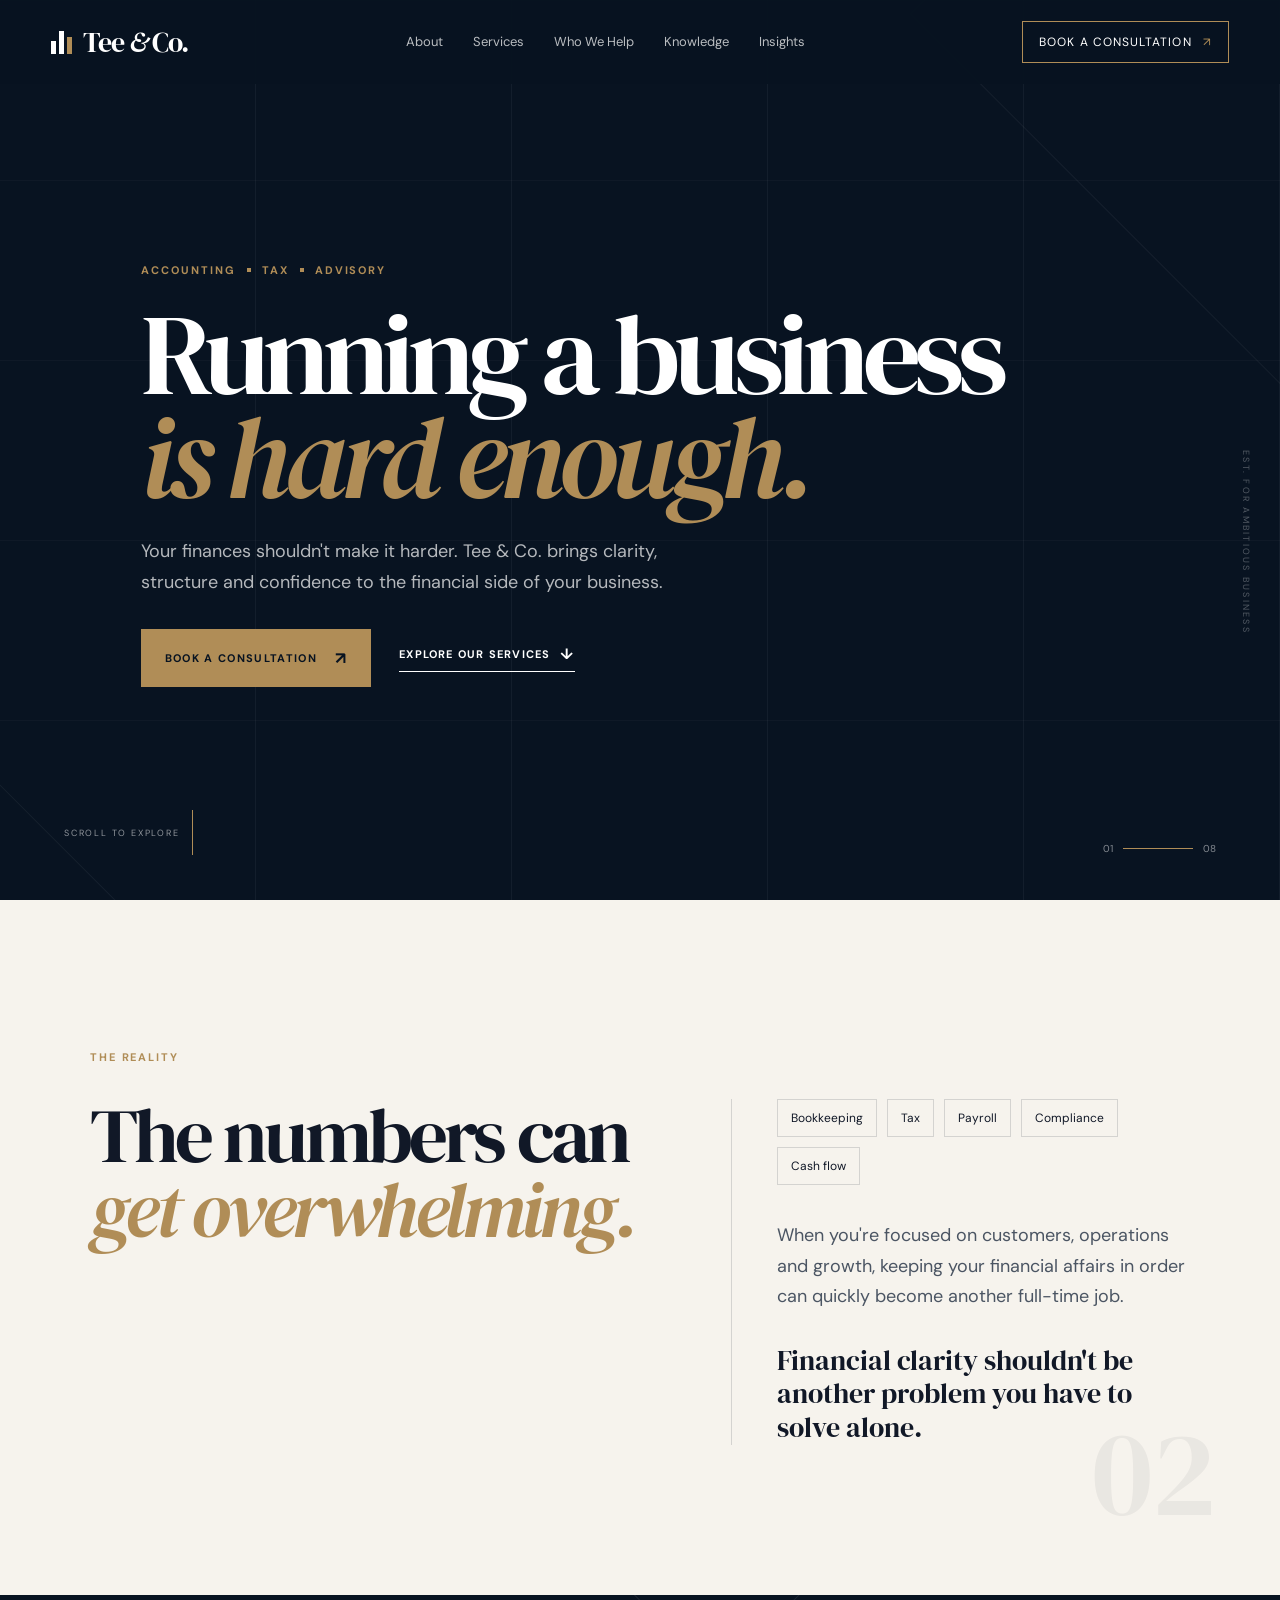
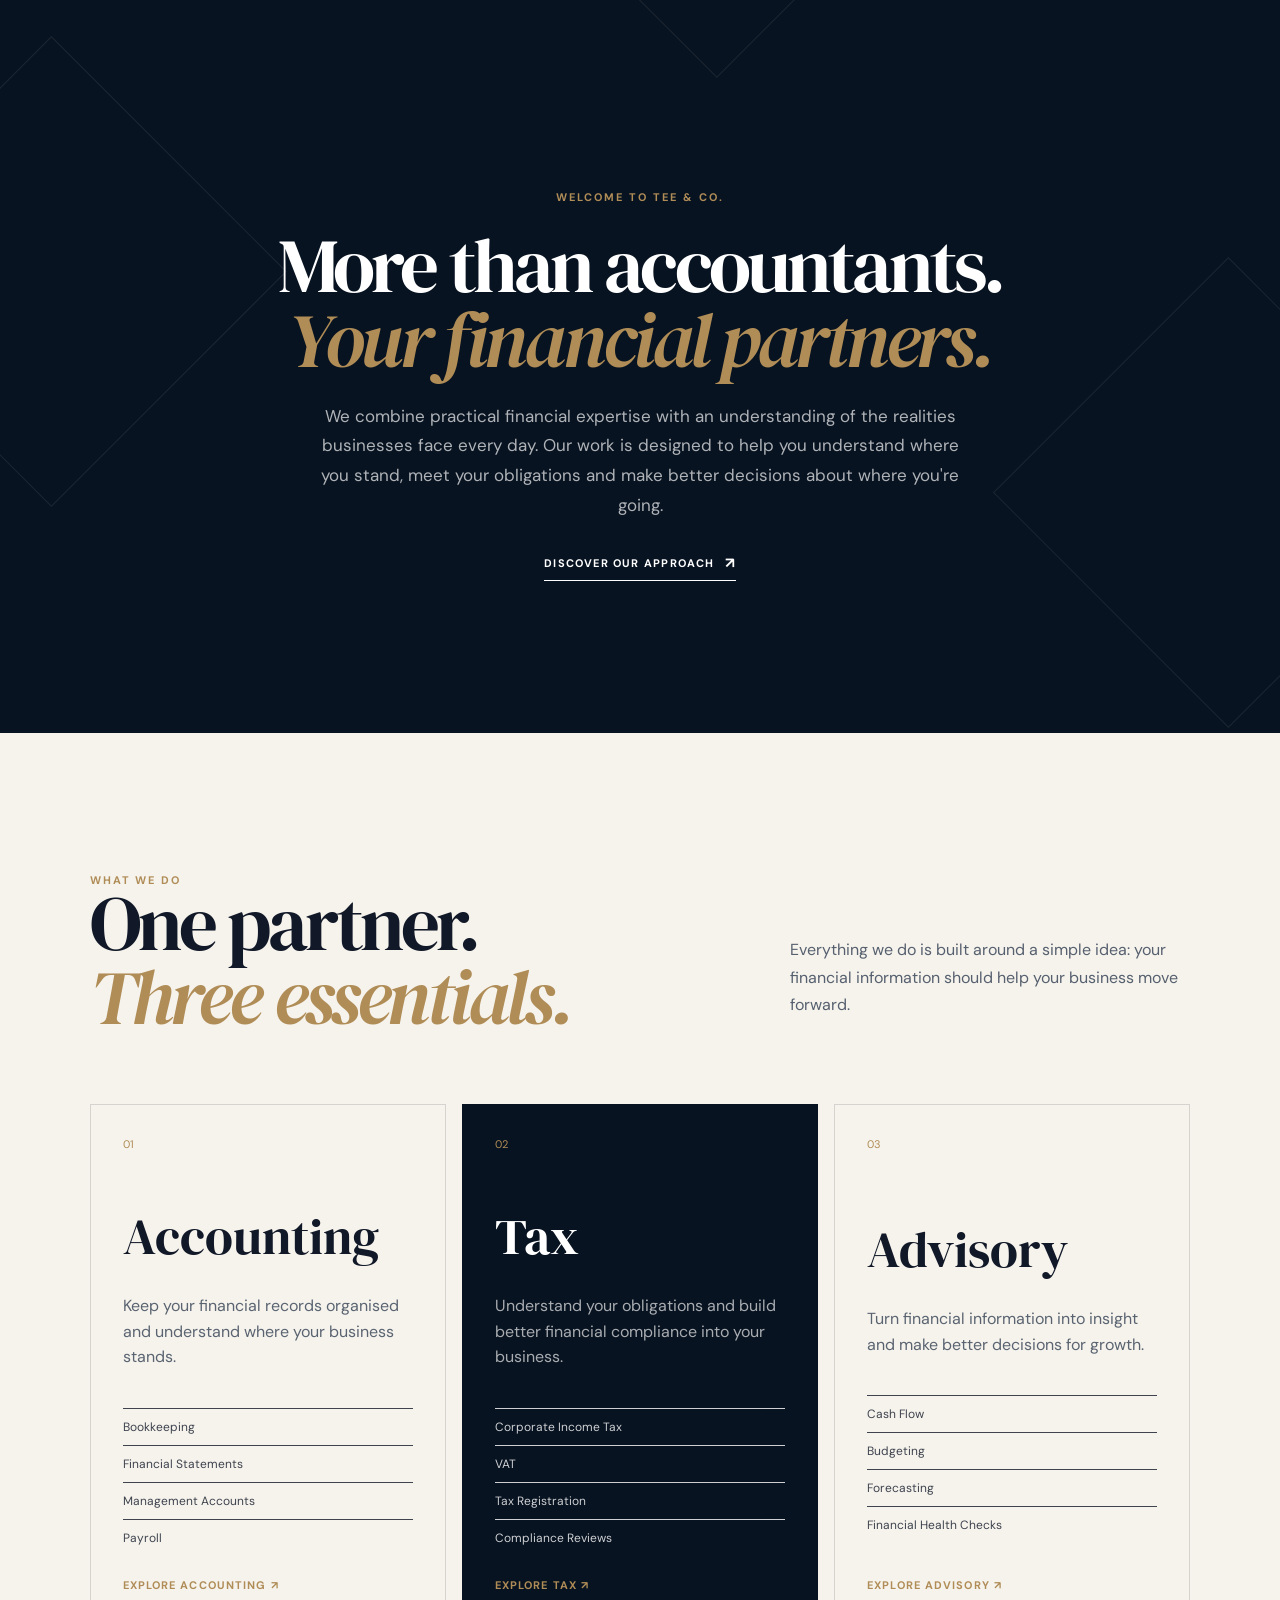
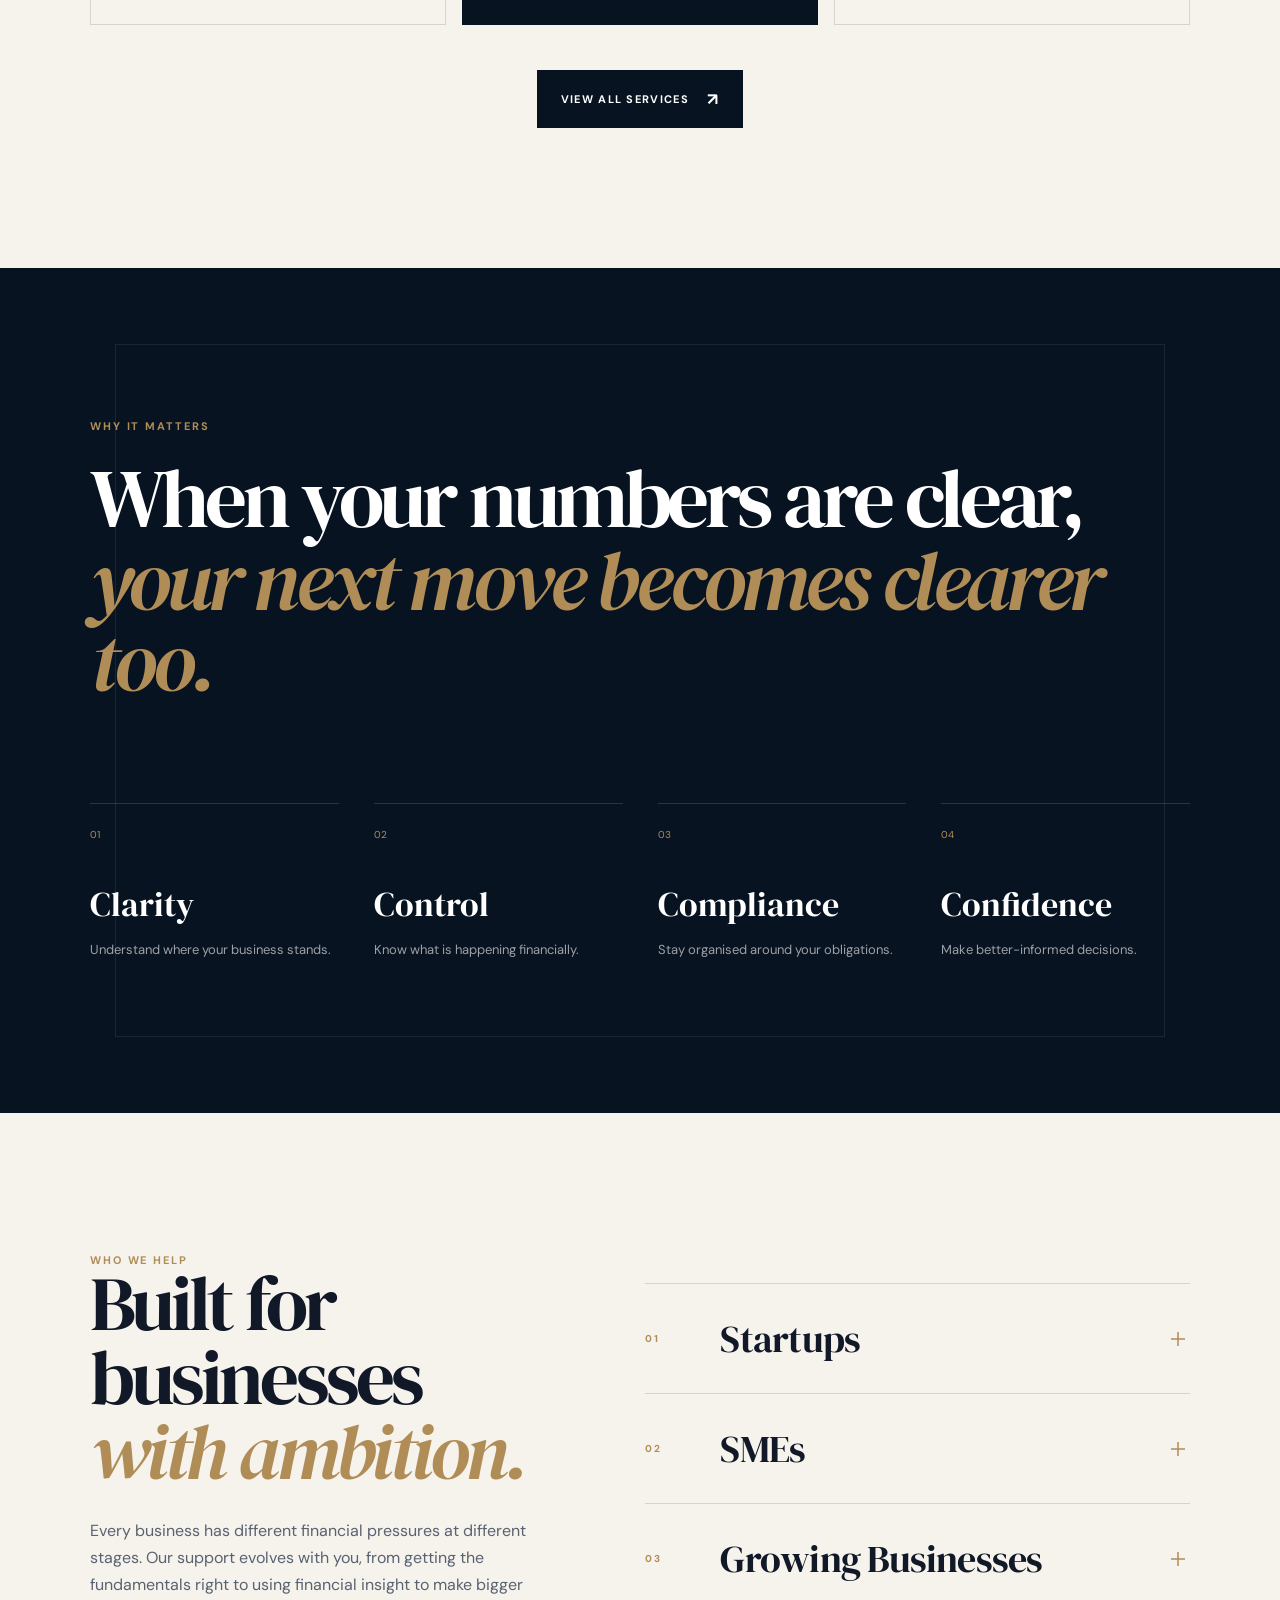
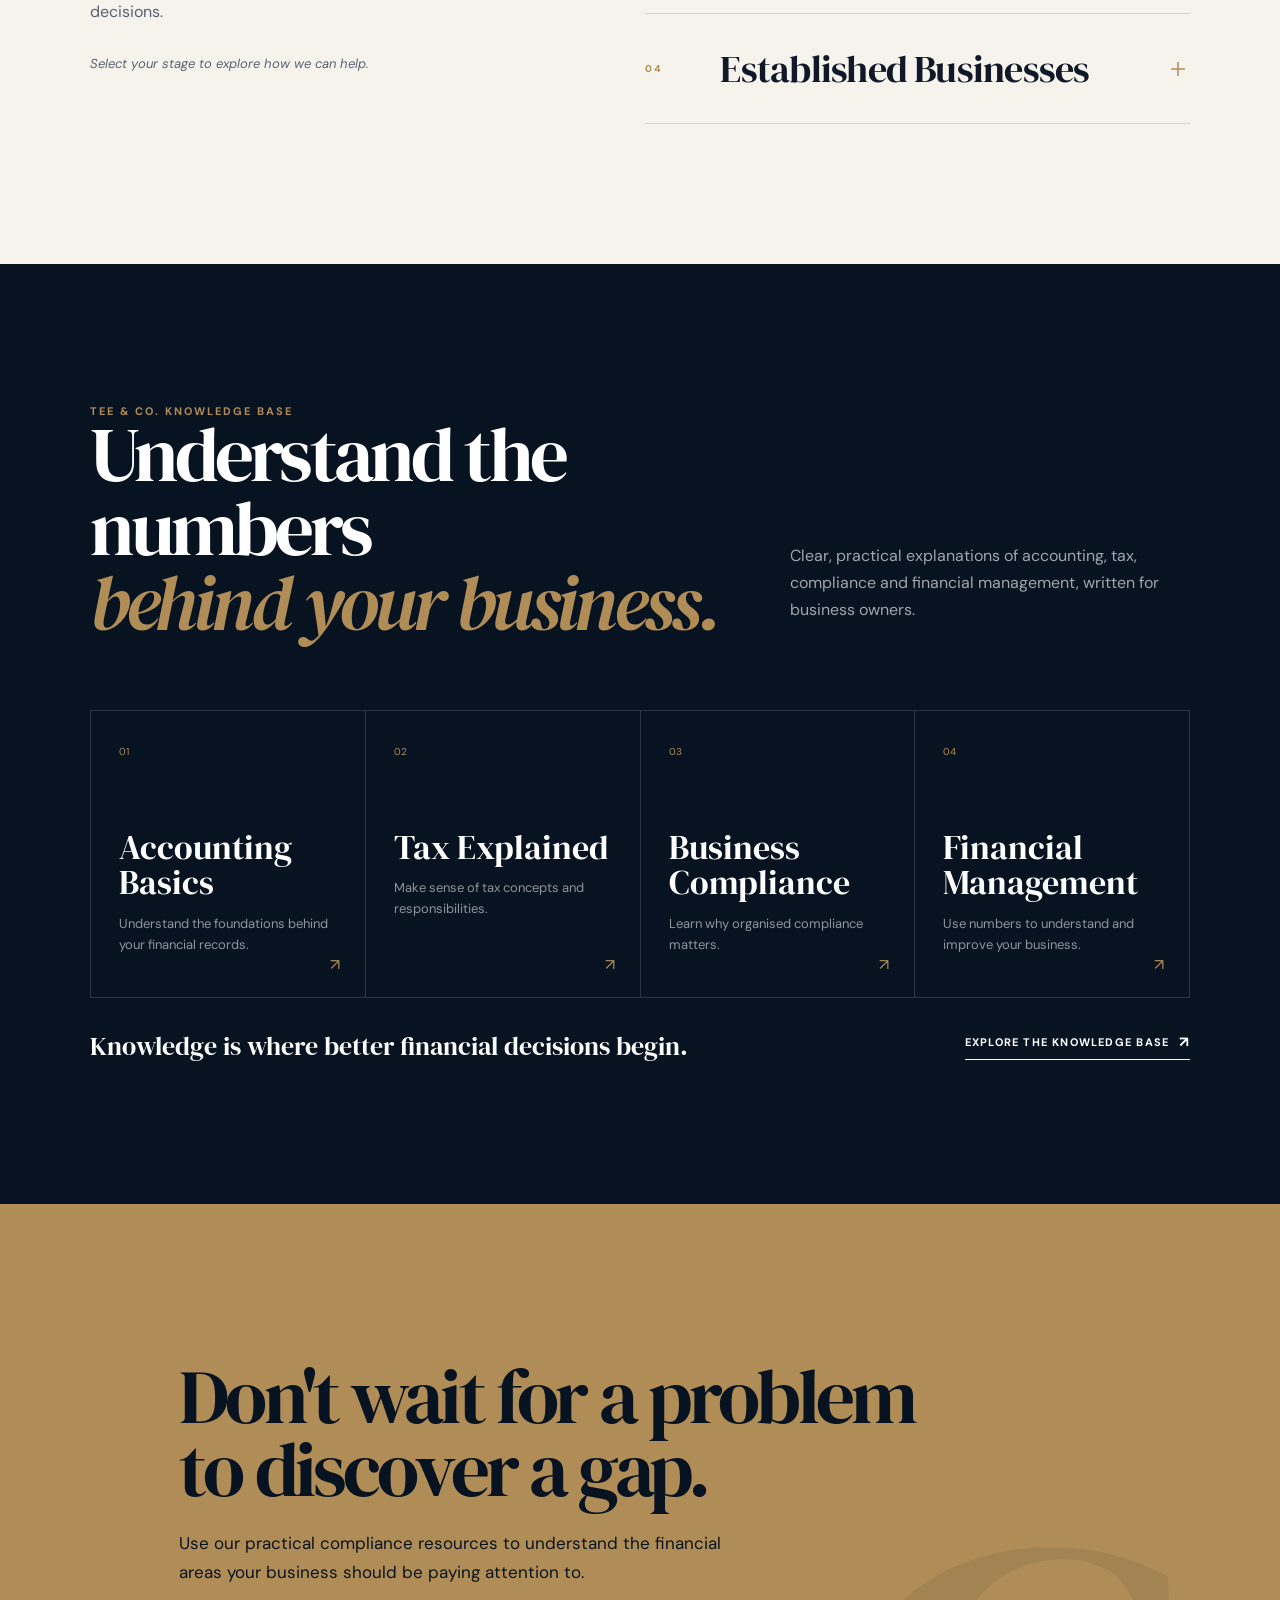
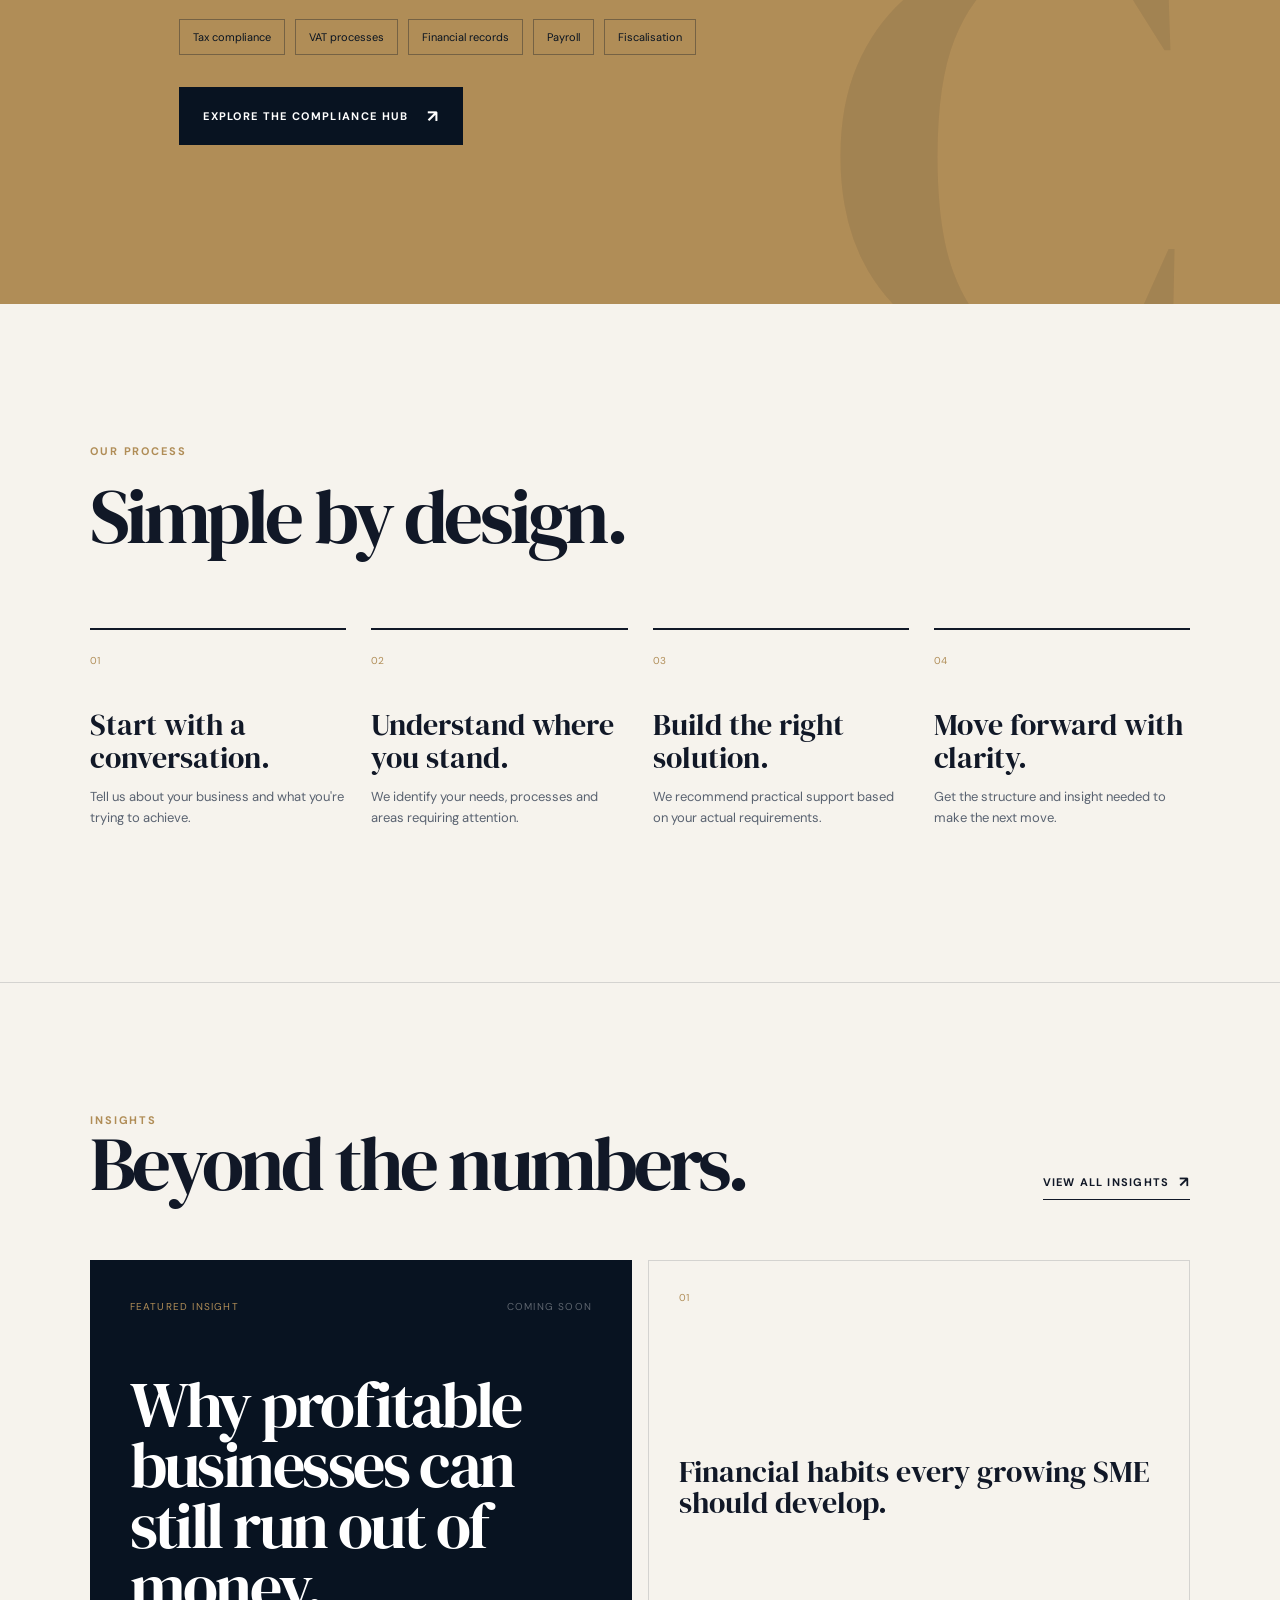
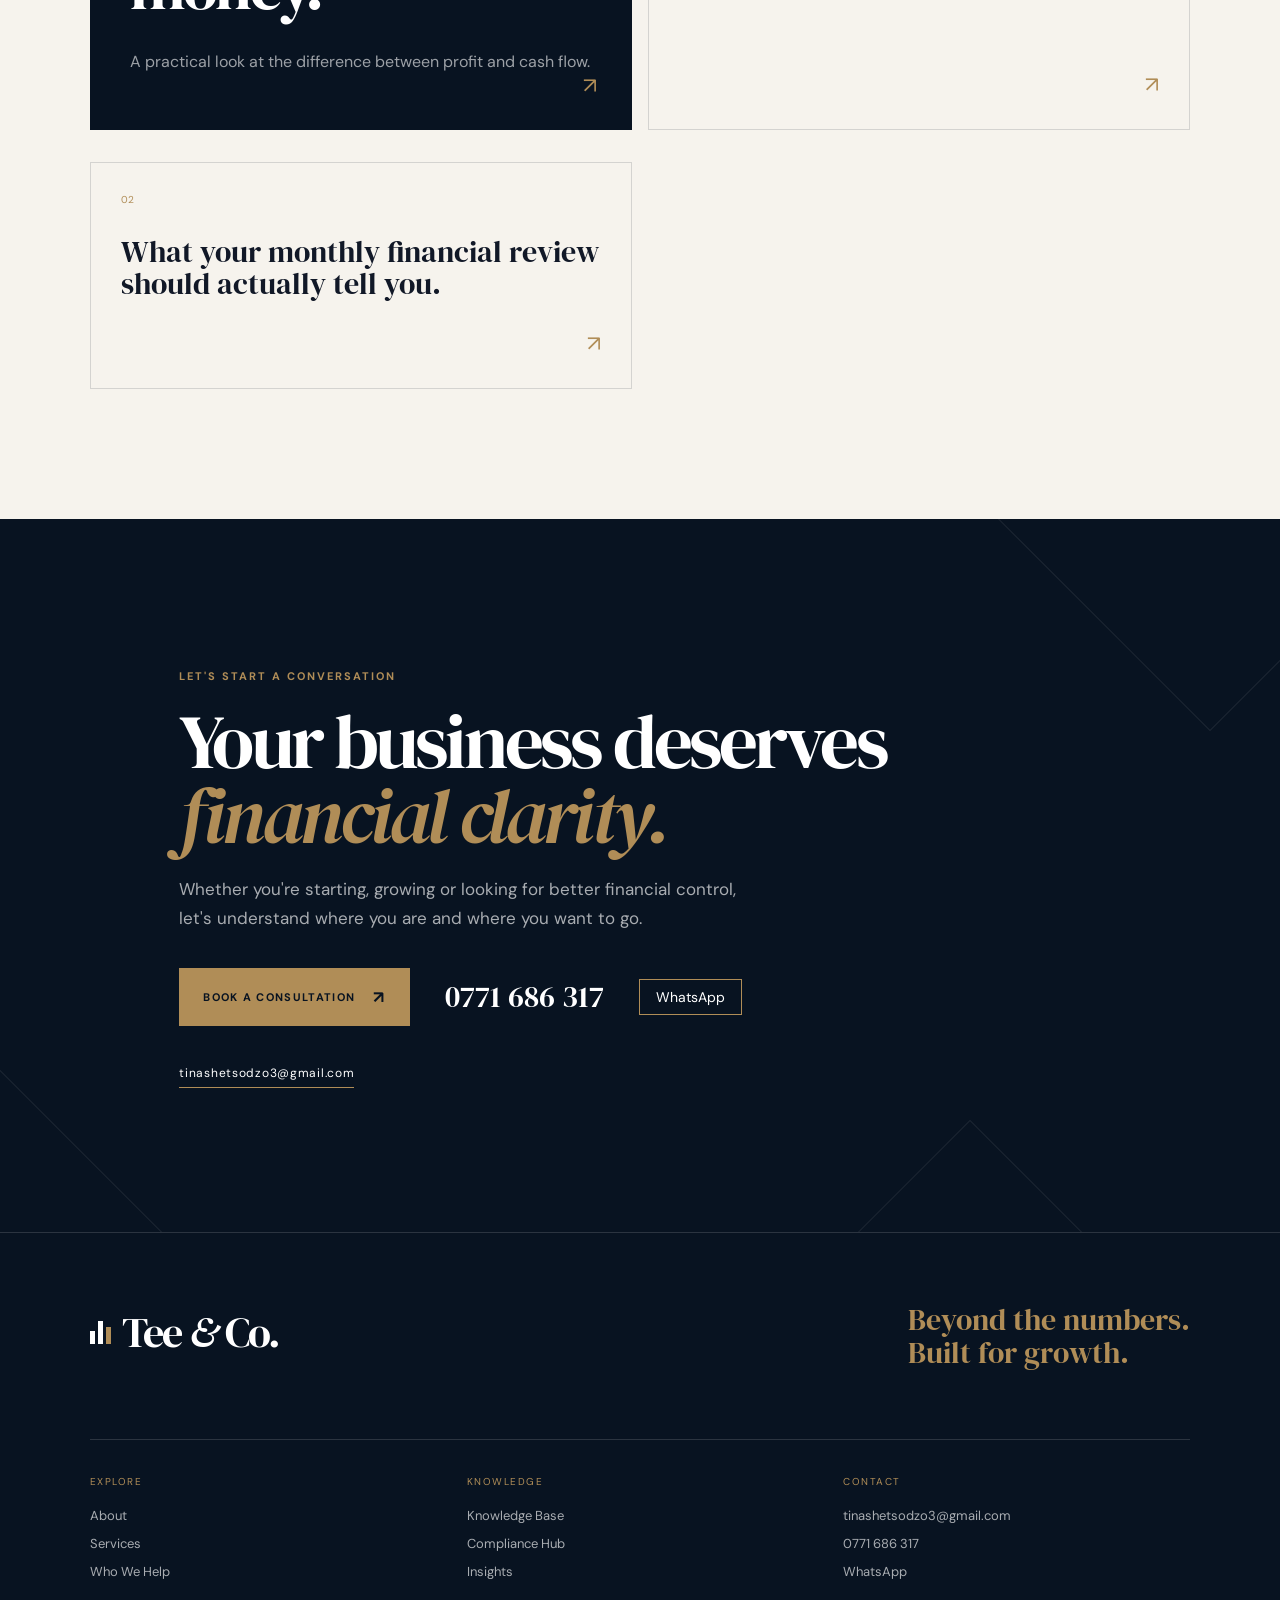
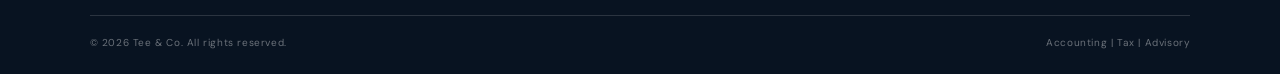
==== commit 3ca10d2e: "Add premium interactive accordion to Who We Help section - Replaced static stage-list with accessibl" ====
--- a/index.html
+++ b/index.html
@@ -100,12 +100,161 @@
     </section>
 
     <section class="audience section-light" id="who-we-help">
-      <div class="audience-copy"><div class="section-kicker reveal">WHO WE HELP</div><h2 class="display reveal">Built for businesses<br><em>with ambition.</em></h2><p class="reveal">From businesses finding their footing to those preparing for their next stage of growth, every stage deserves a stronger financial foundation.</p><a class="btn btn-outline magnetic reveal" href="who-we-help.html">Find your stage <span>↗</span></a></div>
-      <div class="stage-list">
-        <a class="stage reveal" href="who-we-help.html#startups"><span>01</span><strong>Startups</strong><em>Start right</em></a>
-        <a class="stage reveal" href="who-we-help.html#smes"><span>02</span><strong>SMEs</strong><em>Get organised</em></a>
-        <a class="stage reveal" href="who-we-help.html#growing"><span>03</span><strong>Growing businesses</strong><em>Gain control</em></a>
-        <a class="stage reveal" href="who-we-help.html#established"><span>04</span><strong>Established businesses</strong><em>Think strategically</em></a>
+      <div class="audience-copy">
+        <div class="section-kicker reveal">WHO WE HELP</div>
+        <h2 class="display reveal">Built for businesses<br><em>with ambition.</em></h2>
+        <p class="reveal">Every business has different financial pressures at different stages. Our support evolves with you, from getting the fundamentals right to using financial insight to make bigger decisions.</p>
+        <p class="reveal audience-hint">Select your stage to explore how we can help.</p>
+      </div>
+
+      <div class="accordion" role="region" aria-label="Business stages">
+        <!-- 01 STARTUPS -->
+        <article class="accordion-item" data-accordion-item>
+          <button class="accordion-trigger" aria-expanded="false" aria-controls="accordion-content-1">
+            <span class="accordion-number">01</span>
+            <strong>Startups</strong>
+            <span class="accordion-icon" aria-hidden="true">
+              <svg width="24" height="24" viewBox="0 0 24 24" fill="none" stroke="currentColor" stroke-width="1.5"><path d="M12 5v14M5 12h14"/></svg>
+            </span>
+          </button>
+          <div class="accordion-content" id="accordion-content-1" role="region" aria-hidden="true">
+            <div class="accordion-inner">
+              <h3 class="accordion-subtitle">Build it properly from the beginning.</h3>
+              <p class="accordion-description">Starting a business involves more than getting customers and making sales. The financial foundations you establish early can save you significant time and expense later.</p>
+              <p class="accordion-description">We help startups put structure around the essentials before poor habits become expensive problems.</p>
+
+              <div class="accordion-services">
+                <h4 class="accordion-services-title">WE CAN HELP WITH</h4>
+                <ul class="accordion-services-list">
+                  <li>Company registration support</li>
+                  <li>TIN certificate applications</li>
+                  <li>VAT registration guidance</li>
+                  <li>Bookkeeping setup</li>
+                  <li>Basic accounting processes</li>
+                  <li>Payroll setup</li>
+                  <li>Financial record-keeping systems</li>
+                  <li>Fiscalisation guidance</li>
+                </ul>
+              </div>
+
+              <p class="accordion-goal"><strong>The goal:</strong> Start with a business structure that is ready to grow, not one that needs rebuilding later.</p>
+
+              <a href="contact.html" class="btn btn-outline accordion-cta">Talk to us about getting started <span>→</span></a>
+            </div>
+          </div>
+        </article>
+
+        <!-- 02 SMEs -->
+        <article class="accordion-item" data-accordion-item>
+          <button class="accordion-trigger" aria-expanded="false" aria-controls="accordion-content-2">
+            <span class="accordion-number">02</span>
+            <strong>SMEs</strong>
+            <span class="accordion-icon" aria-hidden="true">
+              <svg width="24" height="24" viewBox="0 0 24 24" fill="none" stroke="currentColor" stroke-width="1.5"><path d="M12 5v14M5 12h14"/></svg>
+            </span>
+          </button>
+          <div class="accordion-content" id="accordion-content-2" role="region" aria-hidden="true">
+            <div class="accordion-inner">
+              <h3 class="accordion-subtitle">Bring order to the numbers behind the business.</h3>
+              <p class="accordion-description">Most SMEs reach a point where managing finances through memory, bank notifications and scattered spreadsheets stops working.</p>
+              <p class="accordion-description">The business is moving, but the financial structure has not kept up.</p>
+              <p class="accordion-description">We help bring consistency to the day-to-day financial work that keeps a business informed and compliant.</p>
+
+              <div class="accordion-services">
+                <h4 class="accordion-services-title">WE CAN HELP WITH</h4>
+                <ul class="accordion-services-list">
+                  <li>Ongoing bookkeeping</li>
+                  <li>Accounts payable management</li>
+                  <li>Accounts receivable management</li>
+                  <li>Payroll management</li>
+                  <li>VAT calculations</li>
+                  <li>Tax accounting support</li>
+                  <li>Financial statement preparation</li>
+                  <li>Inventory management</li>
+                  <li>Fiscalisation support</li>
+                </ul>
+              </div>
+
+              <p class="accordion-goal"><strong>The goal:</strong> Give business owners a clearer picture of what is happening financially without turning administration into a full-time job.</p>
+
+              <a href="contact.html" class="btn btn-outline accordion-cta">Talk to us about your business <span>→</span></a>
+            </div>
+          </div>
+        </article>
+
+        <!-- 03 GROWING BUSINESSES -->
+        <article class="accordion-item" data-accordion-item>
+          <button class="accordion-trigger" aria-expanded="false" aria-controls="accordion-content-3">
+            <span class="accordion-number">03</span>
+            <strong>Growing Businesses</strong>
+            <span class="accordion-icon" aria-hidden="true">
+              <svg width="24" height="24" viewBox="0 0 24 24" fill="none" stroke="currentColor" stroke-width="1.5"><path d="M12 5v14M5 12h14"/></svg>
+            </span>
+          </button>
+          <div class="accordion-content" id="accordion-content-3" role="region" aria-hidden="true">
+            <div class="accordion-inner">
+              <h3 class="accordion-subtitle">Growth needs more than good sales.</h3>
+              <p class="accordion-description">Growth can expose weaknesses that were manageable when the business was smaller.</p>
+              <p class="accordion-description">More customers can mean more cash tied up in stock. More revenue can mean more pressure on working capital. More employees bring greater payroll responsibilities.</p>
+              <p class="accordion-description">At this stage, looking backwards is no longer enough. You need financial information that helps you look ahead.</p>
+
+              <div class="accordion-services">
+                <h4 class="accordion-services-title">WE CAN HELP WITH</h4>
+                <ul class="accordion-services-list">
+                  <li>Management accounts</li>
+                  <li>Budgeting</li>
+                  <li>Cash flow analysis</li>
+                  <li>Financial forecasting</li>
+                  <li>Profitability analysis</li>
+                  <li>Working capital management</li>
+                  <li>Financial process improvement</li>
+                  <li>Compliance reviews</li>
+                </ul>
+              </div>
+
+              <p class="accordion-goal"><strong>The goal:</strong> Turn financial information into something useful for making decisions about growth.</p>
+
+              <a href="contact.html" class="btn btn-outline accordion-cta">Plan your next stage <span>→</span></a>
+            </div>
+          </div>
+        </article>
+
+        <!-- 04 ESTABLISHED BUSINESSES -->
+        <article class="accordion-item" data-accordion-item>
+          <button class="accordion-trigger" aria-expanded="false" aria-controls="accordion-content-4">
+            <span class="accordion-number">04</span>
+            <strong>Established Businesses</strong>
+            <span class="accordion-icon" aria-hidden="true">
+              <svg width="24" height="24" viewBox="0 0 24 24" fill="none" stroke="currentColor" stroke-width="1.5"><path d="M12 5v14M5 12h14"/></svg>
+            </span>
+          </button>
+          <div class="accordion-content" id="accordion-content-4" role="region" aria-hidden="true">
+            <div class="accordion-inner">
+              <h3 class="accordion-subtitle">Better decisions start with better financial visibility.</h3>
+              <p class="accordion-description">Established businesses face more complex decisions. Expansion. Investment. Cost control. New products. New markets. Restructuring.</p>
+              <p class="accordion-description">These decisions should not be made based purely on instinct.</p>
+              <p class="accordion-description">We provide financial insight and advisory support that helps leadership understand performance and evaluate opportunities more clearly.</p>
+
+              <div class="accordion-services">
+                <h4 class="accordion-services-title">WE CAN HELP WITH</h4>
+                <ul class="accordion-services-list">
+                  <li>Financial performance analysis</li>
+                  <li>Strategic financial advisory</li>
+                  <li>Advanced management reporting</li>
+                  <li>Budgeting and forecasting</li>
+                  <li>Cash flow planning</li>
+                  <li>Cost and profitability analysis</li>
+                  <li>Financial process reviews</li>
+                  <li>Compliance and risk discussions</li>
+                </ul>
+              </div>
+
+              <p class="accordion-goal"><strong>The goal:</strong> Move beyond simply recording what happened and start using financial insight to shape what happens next.</p>
+
+              <a href="contact.html" class="btn btn-outline accordion-cta">Talk strategy with us <span>→</span></a>
+            </div>
+          </div>
+        </article>
       </div>
     </section>
 
--- a/styles.css
+++ b/styles.css
@@ -1 +1,27 @@
-:root{--navy:#081321;--navy-2:#0d1b2d;--ink:#111827;--ivory:#f6f3ed;--white:#fff;--gold:#b08d57;--gold-soft:#c9aa79;--line:rgba(8,19,33,.14);--light-line:rgba(255,255,255,.14);--serif:'DM Serif Display',Georgia,serif;--sans:'DM Sans',Arial,sans-serif}*{box-sizing:border-box}html{scroll-behavior:smooth}body{margin:0;background:var(--ivory);color:var(--ink);font-family:var(--sans);overflow-x:hidden}a{color:inherit;text-decoration:none}.page-loader{position:fixed;inset:0;background:var(--navy);z-index:1000;display:grid;place-items:center;transition:transform .7s cubic-bezier(.77,0,.18,1)}.page-loader img{width:64px;height:64px;position:relative;z-index:2}.page-loader i{position:absolute;width:1px;height:0;background:var(--gold);transition:height .45s ease}.page-loader.loaded{transform:translateY(-100%)}.scroll-progress{position:fixed;top:0;left:0;height:2px;background:var(--gold);width:0;z-index:1001}.site-header{height:84px;padding:0 clamp(24px,4vw,72px);position:fixed;top:0;width:100%;display:flex;align-items:center;justify-content:space-between;z-index:100;background:rgba(8,19,33,.96);color:var(--white);border-bottom:1px solid transparent;transition:.35s}.site-header.scrolled{height:70px;border-color:var(--light-line)}.brand{display:flex;align-items:center;gap:11px;font:28px var(--serif);letter-spacing:-.04em;white-space:nowrap}.brand em{font-style:italic}.brand-mark{display:flex;gap:3px;align-items:flex-end;height:24px}.brand-mark i{display:block;width:5px;background:currentColor}.brand-mark i:nth-child(1){height:13px}.brand-mark i:nth-child(2){height:23px}.brand-mark i:nth-child(3){height:17px;background:var(--gold)}.desktop-nav{display:flex;gap:30px;font-size:13px;color:rgba(255,255,255,.72)}.desktop-nav a{transition:.25s}.desktop-nav a:hover{color:var(--gold)}.nav-cta{font-size:12px;text-transform:uppercase;letter-spacing:.09em;border:1px solid var(--gold);padding:12px 16px}.nav-cta span{color:var(--gold);margin-left:7px}.menu-toggle,.mobile-menu{display:none}.section-dark{background:var(--navy);color:var(--white)}.section-light{background:var(--ivory);color:var(--ink)}.section-gold{background:var(--gold);color:var(--navy)}.hero{min-height:100svh;position:relative;display:flex;align-items:center;padding:130px clamp(24px,11vw,180px) 80px;overflow:hidden}.hero-inner{position:relative;z-index:2;max-width:900px}.eyebrow,.section-kicker{font-size:11px;letter-spacing:.18em;text-transform:uppercase;font-weight:700;color:var(--gold);display:flex;align-items:center;gap:11px}.eyebrow b{width:4px;height:4px;background:var(--gold);display:inline-block}.hero-title{font:clamp(64px,9vw,150px)/.9 var(--serif);letter-spacing:-.055em;margin:26px 0}.hero-title span{display:block}.accent-line{font-style:italic;color:var(--gold)}.hero-copy{max-width:530px;font-size:18px;line-height:1.7;color:rgba(255,255,255,.7);margin:0 0 32px}.hero-actions{display:flex;align-items:center;gap:28px}.btn{display:inline-flex;align-items:center;gap:18px;padding:17px 23px;text-transform:uppercase;letter-spacing:.12em;font-size:11px;font-weight:700;border:1px solid transparent;transition:transform .25s,background .25s,color .25s}.btn span{font-size:17px}.btn-gold{background:var(--gold);color:var(--navy)}.btn-dark{background:var(--navy);color:var(--white)}.btn-outline{border-color:var(--ink)}.btn:hover{transform:translateY(-3px)}.text-link{display:inline-flex;gap:10px;align-items:center;text-transform:uppercase;letter-spacing:.11em;font-size:11px;font-weight:700;border-bottom:1px solid currentColor;padding-bottom:7px}.text-link span{font-size:15px}.text-link.light{color:var(--white)}.architectural-lines{position:absolute;inset:0;opacity:.7;background-image:linear-gradient(90deg,transparent 0,transparent calc(100% - 1px),rgba(255,255,255,.07) calc(100% - 1px)),linear-gradient(0deg,transparent 0,transparent calc(100% - 1px),rgba(255,255,255,.04) calc(100% - 1px));background-size:20vw 100%,100% 20vh}.lines-a:before,.lines-a:after{content:"";position:absolute;border:1px solid rgba(255,255,255,.08);width:42vw;height:42vw;transform:rotate(45deg)}.lines-a:before{right:-22vw;top:-20vw}.lines-a:after{left:-28vw;bottom:-35vw}.hero-side-type{position:absolute;right:28px;top:50%;writing-mode:vertical-rl;font-size:9px;letter-spacing:.25em;color:rgba(255,255,255,.3)}.hero-index{position:absolute;right:5vw;bottom:45px;display:flex;gap:10px;align-items:center;font-size:10px;color:rgba(255,255,255,.5)}.hero-index i{display:block;width:70px;height:1px;background:var(--gold)}.scroll-cue{position:absolute;left:5vw;bottom:45px;font-size:9px;letter-spacing:.2em;color:rgba(255,255,255,.55);display:flex;align-items:center;gap:12px}.scroll-cue i{display:block;width:1px;height:45px;background:var(--gold);animation:linePulse 1.7s infinite}@keyframes linePulse{50%{transform:scaleY(.45);transform-origin:top}}.problem{padding:150px clamp(24px,7vw,110px);position:relative}.problem-grid{display:grid;grid-template-columns:1.1fr .9fr;gap:80px;margin-top:35px}.display{font:clamp(48px,6vw,96px)/.96 var(--serif);letter-spacing:-.05em;margin:0}.display em{font-style:italic;color:var(--gold)}.problem-copy{border-left:1px solid var(--line);padding-left:45px;align-self:end}.problem-list{display:flex;flex-wrap:wrap;gap:10px;margin-bottom:35px}.problem-list span{border:1px solid var(--line);padding:10px 13px;font-size:12px}.problem-copy p{font-size:18px;line-height:1.7;color:#4b5563}.problem-copy strong{font:28px/1.2 var(--serif);display:block;margin-top:32px}.section-number{position:absolute;right:5vw;bottom:40px;font:120px var(--serif);color:rgba(8,19,33,.05)}.intro{min-height:82vh;padding:130px 24px;display:grid;place-items:center;text-align:center;position:relative;overflow:hidden}.center-content{max-width:850px;position:relative;z-index:2}.center-content .eyebrow{justify-content:center}.center-content .display{margin:25px 0}.center-content p{max-width:650px;margin:0 auto 30px;line-height:1.75;color:rgba(255,255,255,.68);font-size:17px}.intro-geometry span{position:absolute;border:1px solid rgba(255,255,255,.08);width:26vw;height:26vw;transform:rotate(45deg)}.intro-geometry span:nth-child(1){left:-9vw;top:15%}.intro-geometry span:nth-child(2){right:-9vw;bottom:10%}.intro-geometry span:nth-child(3){width:12vw;height:12vw;left:50%;top:-8vw}.services{padding:140px clamp(24px,7vw,110px)}.services-head,.knowledge-top{display:flex;justify-content:space-between;gap:60px;align-items:end;margin-bottom:70px}.services-head p,.knowledge-top>p{max-width:400px;line-height:1.7;color:#56606e}.service-grid{display:grid;grid-template-columns:repeat(3,1fr);gap:16px}.service-card{border:1px solid var(--line);padding:32px;min-height:480px;display:flex;flex-direction:column;transition:transform .4s,border-color .4s}.service-card:hover{transform:translateY(-8px);border-color:var(--gold)}.service-card.dark-card{background:var(--navy);color:var(--white);border-color:var(--navy)}.service-no{font-size:11px;color:var(--gold);margin-bottom:auto}.service-card h3{font:clamp(36px,4vw,56px)/1 var(--serif);margin:60px 0 15px}.service-card p{line-height:1.6;color:#5a6471}.dark-card p{color:rgba(255,255,255,.65)}.service-card ul{list-style:none;padding:0;margin:22px 0}.service-card li{font-size:12px;border-top:1px solid currentColor;padding:10px 0;opacity:.8}.service-card a{margin-top:auto;font-size:11px;text-transform:uppercase;letter-spacing:.1em;font-weight:700;color:var(--gold)}.section-cta{text-align:center;margin-top:45px}.statement{padding:140px clamp(24px,7vw,110px);position:relative;overflow:hidden}.statement-frame{position:absolute;inset:9%;border:1px solid rgba(255,255,255,.08);pointer-events:none}.statement-title{font:clamp(45px,6.5vw,105px)/.98 var(--serif);letter-spacing:-.05em;position:relative;z-index:1;margin:25px 0 100px}.statement-title em{font-style:italic;color:var(--gold)}.outcome-grid{display:grid;grid-template-columns:repeat(4,1fr);gap:35px;position:relative;z-index:1}.outcome-grid>div{border-top:1px solid var(--light-line);padding-top:18px}.outcome-grid span{color:var(--gold);font-size:10px}.outcome-grid h3{font:34px var(--serif);margin:38px 0 8px}.outcome-grid p{font-size:13px;line-height:1.6;color:rgba(255,255,255,.6)}.audience{padding:140px clamp(24px,7vw,110px);display:grid;grid-template-columns:.9fr 1.1fr;gap:110px}.audience-copy p{max-width:450px;line-height:1.7;color:#596270;margin:28px 0}.stage-list{border-top:1px solid var(--line)}.stage{display:grid;grid-template-columns:55px 1fr 130px;gap:10px;align-items:center;padding:28px 0;border-bottom:1px solid var(--line);transition:padding .3s,color .3s}.stage:hover{padding-left:12px;color:var(--gold)}.stage span{font-size:10px;color:var(--gold)}.stage strong{font:clamp(28px,3vw,48px) var(--serif)}.stage em{font-size:11px;text-align:right;color:#667080}.knowledge{padding:140px clamp(24px,7vw,110px)}.knowledge-top>p{color:rgba(255,255,255,.62)}.knowledge-grid{display:grid;grid-template-columns:repeat(4,1fr);border-top:1px solid var(--light-line);border-left:1px solid var(--light-line)}.knowledge-card{min-height:280px;padding:28px;border-right:1px solid var(--light-line);border-bottom:1px solid var(--light-line);position:relative;transition:background .35s}.knowledge-card:hover{background:#0f2035}.knowledge-card span{font-size:10px;color:var(--gold)}.knowledge-card h3{font:34px/1.05 var(--serif);margin:70px 0 12px}.knowledge-card p{font-size:13px;line-height:1.6;color:rgba(255,255,255,.55)}.knowledge-card i{position:absolute;right:25px;bottom:22px;color:var(--gold);font-style:normal}.knowledge-bottom{display:flex;justify-content:space-between;align-items:center;padding-top:30px}.knowledge-bottom p{font:26px var(--serif);margin:0}.compliance{min-height:700px;padding:120px clamp(24px,14vw,220px);position:relative;overflow:hidden}.compliance-index{position:absolute;right:7vw;bottom:-80px;font:600px/.8 var(--serif);color:rgba(8,19,33,.08)}.compliance-content{position:relative;z-index:1;max-width:800px}.compliance-content .display{margin:22px 0}.compliance-content p{max-width:560px;line-height:1.7;font-size:17px}.check-list{display:flex;flex-wrap:wrap;gap:10px;margin:32px 0}.check-list span{border:1px solid rgba(8,19,33,.35);padding:10px 13px;font-size:11px}.process{padding:140px clamp(24px,7vw,110px)}.process .display{margin:22px 0 75px}.process-track{display:grid;grid-template-columns:repeat(4,1fr);gap:25px}.process-step{border-top:2px solid var(--ink);padding-top:18px;position:relative}.process-step span{font-size:10px;color:var(--gold)}.process-step h3{font:30px/1.08 var(--serif);margin:40px 0 12px}.process-step p{font-size:13px;line-height:1.6;color:#596270}.insights{padding:130px clamp(24px,7vw,110px);border-top:1px solid var(--line)}.insights-head{display:flex;justify-content:space-between;align-items:end;margin-bottom:60px}.article-grid{display:grid;grid-template-columns:1.3fr .7fr;gap:16px}.article-feature{background:var(--navy);color:var(--white);min-height:470px;padding:40px;display:flex;flex-direction:column;position:relative}.article-meta{font-size:10px;letter-spacing:.12em;color:var(--gold)}.article-meta span{float:right;color:rgba(255,255,255,.35)}.article-feature h3{font:clamp(42px,5vw,76px)/.95 var(--serif);letter-spacing:-.04em;max-width:760px;margin:auto 0 15px}.article-feature p{color:rgba(255,255,255,.6);max-width:500px;line-height:1.6}.article-feature i,.article-small i{font-style:normal;color:var(--gold);font-size:22px}.article-feature i{position:absolute;right:35px;bottom:30px}.article-small{border:1px solid var(--line);padding:30px;min-height:227px;display:flex;flex-direction:column}.article-small+ .article-small{margin-top:16px}.article-small span{font-size:10px;color:var(--gold)}.article-small h3{font:30px/1.05 var(--serif);margin:auto 0}.article-small i{text-align:right}.final-cta{padding:150px clamp(24px,14vw,220px);position:relative;overflow:hidden}.final-cta .display{margin:22px 0}.final-cta>p:not(.section-kicker){max-width:570px;color:rgba(255,255,255,.65);line-height:1.7;font-size:17px}.contact-actions{display:flex;align-items:center;gap:35px;margin:35px 0}.contact-direct{font:30px var(--serif)}.email-link{font-size:12px;letter-spacing:.06em;border-bottom:1px solid var(--gold);padding-bottom:6px}.cta-geometry i{position:absolute;border:1px solid rgba(255,255,255,.08);width:300px;height:300px;transform:rotate(45deg)}.cta-geometry i:nth-child(1){right:-80px;top:-150px}.cta-geometry i:nth-child(2){right:160px;bottom:-250px}.cta-geometry i:nth-child(3){left:-200px;bottom:-150px}.site-footer{padding:70px clamp(24px,7vw,110px) 25px;border-top:1px solid var(--light-line)}.footer-top{display:flex;justify-content:space-between;align-items:start;padding-bottom:70px}.footer-brand{font-size:42px}.footer-top p{font:30px/1.1 var(--serif);margin:0;color:var(--gold)}.footer-grid{display:grid;grid-template-columns:repeat(3,1fr);border-top:1px solid var(--light-line);padding:35px 0;gap:30px}.footer-grid div{display:flex;flex-direction:column;gap:11px}.footer-grid span{font-size:10px;letter-spacing:.15em;color:var(--gold);margin-bottom:8px}.footer-grid a{font-size:13px;color:rgba(255,255,255,.65)}.footer-grid a:hover{color:var(--white)}.footer-bottom{border-top:1px solid var(--light-line);padding-top:20px;display:flex;justify-content:space-between;font-size:10px;letter-spacing:.06em;color:rgba(255,255,255,.4)}.reveal{opacity:0;transform:translateY(25px);transition:opacity .8s ease,transform .8s cubic-bezier(.2,.7,.2,1)}.reveal.visible{opacity:1;transform:none}.reveal-text{animation:heroIn 1s .4s both;transform:translateY(115%);opacity:0}.hero-title .reveal-text:nth-child(2){animation-delay:.55s}@keyframes heroIn{to{transform:none;opacity:1}}@media(max-width:900px){.desktop-nav,.nav-cta{display:none}.menu-toggle{display:flex;background:none;border:0;flex-direction:column;gap:6px;padding:8px}.menu-toggle span{display:block;width:24px;height:1px;background:#fff}.mobile-menu{display:flex;position:fixed;inset:70px 0 auto;background:var(--navy);z-index:90;flex-direction:column;padding:30px;gap:22px;transform:translateY(-130%);transition:.4s}.mobile-menu.open{transform:none}.mobile-menu a{color:#fff;font:34px var(--serif)}.problem-grid,.audience{grid-template-columns:1fr;gap:50px}.problem-copy{padding-left:0;border-left:0;border-top:1px solid var(--line);padding-top:30px}.services-head,.knowledge-top{display:block}.services-head p,.knowledge-top>p{margin-top:25px}.service-grid,.outcome-grid,.process-track{grid-template-columns:1fr 1fr}.knowledge-grid{grid-template-columns:1fr 1fr}.audience{padding-top:100px;padding-bottom:100px}.article-grid{grid-template-columns:1fr}.article-small+ .article-small{margin-top:0}.article-grid{gap:16px}.article-feature{min-height:400px}.compliance{padding-left:8vw}.stage strong{font-size:34px}}@media(max-width:600px){.hero{padding-left:24px;padding-right:24px}.hero-title{font-size:64px}.hero-actions,.contact-actions{align-items:flex-start;flex-direction:column}.hero-side-type,.scroll-cue{display:none}.problem,.services,.statement,.knowledge,.process,.insights,.site-footer{padding-left:24px;padding-right:24px}.service-grid,.outcome-grid,.process-track,.knowledge-grid{grid-template-columns:1fr}.service-card{min-height:420px}.statement-title{margin-bottom:60px}.outcome-grid{gap:28px}.stage{grid-template-columns:35px 1fr}.stage em{display:none}.knowledge-bottom,.footer-top,.footer-bottom{display:block}.knowledge-bottom .text-link{margin-top:20px}.article-feature{padding:28px;min-height:420px}.footer-top p{margin-top:35px}.footer-grid{grid-template-columns:1fr 1fr}.footer-bottom span:last-child{margin-top:10px;display:block}.final-cta{padding-left:24px;padding-right:24px}.compliance{min-height:620px}.compliance-index{font-size:400px}.display{font-size:48px}.contact-direct{font-size:24px}}.article-card{border:1px solid var(--line);padding:28px;min-height:180px;position:relative}.article-card.coming-soon{opacity:.6}.article-card.coming-soon:after{content:"";position:absolute;inset:0;background:linear-gradient(90deg,transparent,rgba(176,141,87,.1),transparent)}.article-card span{font-size:10px;color:var(--gold)}.article-card h3{font:28px/1.05 var(--serif);margin:35px 0 0}.article-card em{font-size:11px;color:var(--gold);font-style:italic}.contact-whatsapp{font:14px var(--sans);color:var(--white);padding:8px 16px;border:1px solid var(--gold);transition:.25s}.contact-whatsapp:hover{background:var(--gold);color:var(--navy)}.menu-toggle[aria-expanded="true"] span:nth-child(1){transform:rotate(45deg) translate(5px,5px)}.menu-toggle[aria-expanded="true"] span:nth-child(2){transform:rotate(-45deg) translate(5px,-5px)}:focus-visible{outline:2px solid var(--gold);outline-offset:2px}.btn:focus-visible,.nav-cta:focus-visible,.text-link:focus-visible,.contact-direct:focus-visible,.email-link:focus-visible,.footer-grid a:focus-visible,.menu-toggle:focus-visible,.mobile-menu a:focus-visible,.service-card a:focus-visible,.knowledge-card:focus-visible,.stage:focus-visible,.article-card:focus-visible,.article-feature:focus-visible,.article-small:focus-visible{outline:2px solid var(--gold);outline-offset:2px}@media(prefers-reduced-motion:reduce){.reveal,.reveal-text{animation:none!important;opacity:1;transform:none}.scroll-cue i{animation:none}.page-loader{transition:none}.page-loader.loaded{transform:translateY(-100%)}.btn,.service-card,.knowledge-card,.stage,.article-feature,.article-small{transition:none}}
+:root{--navy:#081321;--navy-2:#0d1b2d;--ink:#111827;--ivory:#f6f3ed;--white:#fff;--gold:#b08d57;--gold-soft:#c9aa79;--line:rgba(8,19,33,.14);--light-line:rgba(255,255,255,.14);--serif:'DM Serif Display',Georgia,serif;--sans:'DM Sans',Arial,sans-serif}*{box-sizing:border-box}html{scroll-behavior:smooth}body{margin:0;background:var(--ivory);color:var(--ink);font-family:var(--sans);overflow-x:hidden}a{color:inherit;text-decoration:none}.page-loader{position:fixed;inset:0;background:var(--navy);z-index:1000;display:grid;place-items:center;transition:transform .7s cubic-bezier(.77,0,.18,1)}.page-loader img{width:64px;height:64px;position:relative;z-index:2}.page-loader i{position:absolute;width:1px;height:0;background:var(--gold);transition:height .45s ease}.page-loader.loaded{transform:translateY(-100%)}.scroll-progress{position:fixed;top:0;left:0;height:2px;background:var(--gold);width:0;z-index:1001}.site-header{height:84px;padding:0 clamp(24px,4vw,72px);position:fixed;top:0;width:100%;display:flex;align-items:center;justify-content:space-between;z-index:100;background:rgba(8,19,33,.96);color:var(--white);border-bottom:1px solid transparent;transition:.35s}.site-header.scrolled{height:70px;border-color:var(--light-line)}.brand{display:flex;align-items:center;gap:11px;font:28px var(--serif);letter-spacing:-.04em;white-space:nowrap}.brand em{font-style:italic}.brand-mark{display:flex;gap:3px;align-items:flex-end;height:24px}.brand-mark i{display:block;width:5px;background:currentColor}.brand-mark i:nth-child(1){height:13px}.brand-mark i:nth-child(2){height:23px}.brand-mark i:nth-child(3){height:17px;background:var(--gold)}.desktop-nav{display:flex;gap:30px;font-size:13px;color:rgba(255,255,255,.72)}.desktop-nav a{transition:.25s}.desktop-nav a:hover{color:var(--gold)}.nav-cta{font-size:12px;text-transform:uppercase;letter-spacing:.09em;border:1px solid var(--gold);padding:12px 16px}.nav-cta span{color:var(--gold);margin-left:7px}.menu-toggle,.mobile-menu{display:none}.section-dark{background:var(--navy);color:var(--white)}.section-light{background:var(--ivory);color:var(--ink)}.section-gold{background:var(--gold);color:var(--navy)}.hero{min-height:100svh;position:relative;display:flex;align-items:center;padding:130px clamp(24px,11vw,180px) 80px;overflow:hidden}.hero-inner{position:relative;z-index:2;max-width:900px}.eyebrow,.section-kicker{font-size:11px;letter-spacing:.18em;text-transform:uppercase;font-weight:700;color:var(--gold);display:flex;align-items:center;gap:11px}.eyebrow b{width:4px;height:4px;background:var(--gold);display:inline-block}.hero-title{font:clamp(64px,9vw,150px)/.9 var(--serif);letter-spacing:-.055em;margin:26px 0}.hero-title span{display:block}.accent-line{font-style:italic;color:var(--gold)}.hero-copy{max-width:530px;font-size:18px;line-height:1.7;color:rgba(255,255,255,.7);margin:0 0 32px}.hero-actions{display:flex;align-items:center;gap:28px}.btn{display:inline-flex;align-items:center;gap:18px;padding:17px 23px;text-transform:uppercase;letter-spacing:.12em;font-size:11px;font-weight:700;border:1px solid transparent;transition:transform .25s,background .25s,color .25s}.btn span{font-size:17px}.btn-gold{background:var(--gold);color:var(--navy)}.btn-dark{background:var(--navy);color:var(--white)}.btn-outline{border-color:var(--ink)}.btn:hover{transform:translateY(-3px)}.text-link{display:inline-flex;gap:10px;align-items:center;text-transform:uppercase;letter-spacing:.11em;font-size:11px;font-weight:700;border-bottom:1px solid currentColor;padding-bottom:7px}.text-link span{font-size:15px}.text-link.light{color:var(--white)}.architectural-lines{position:absolute;inset:0;opacity:.7;background-image:linear-gradient(90deg,transparent 0,transparent calc(100% - 1px),rgba(255,255,255,.07) calc(100% - 1px)),linear-gradient(0deg,transparent 0,transparent calc(100% - 1px),rgba(255,255,255,.04) calc(100% - 1px));background-size:20vw 100%,100% 20vh}.lines-a:before,.lines-a:after{content:"";position:absolute;border:1px solid rgba(255,255,255,.08);width:42vw;height:42vw;transform:rotate(45deg)}.lines-a:before{right:-22vw;top:-20vw}.lines-a:after{left:-28vw;bottom:-35vw}.hero-side-type{position:absolute;right:28px;top:50%;writing-mode:vertical-rl;font-size:9px;letter-spacing:.25em;color:rgba(255,255,255,.3)}.hero-index{position:absolute;right:5vw;bottom:45px;display:flex;gap:10px;align-items:center;font-size:10px;color:rgba(255,255,255,.5)}.hero-index i{display:block;width:70px;height:1px;background:var(--gold)}.scroll-cue{position:absolute;left:5vw;bottom:45px;font-size:9px;letter-spacing:.2em;color:rgba(255,255,255,.55);display:flex;align-items:center;gap:12px}.scroll-cue i{display:block;width:1px;height:45px;background:var(--gold);animation:linePulse 1.7s infinite}@keyframes linePulse{50%{transform:scaleY(.45);transform-origin:top}}.problem{padding:150px clamp(24px,7vw,110px);position:relative}.problem-grid{display:grid;grid-template-columns:1.1fr .9fr;gap:80px;margin-top:35px}.display{font:clamp(48px,6vw,96px)/.96 var(--serif);letter-spacing:-.05em;margin:0}.display em{font-style:italic;color:var(--gold)}.problem-copy{border-left:1px solid var(--line);padding-left:45px;align-self:end}.problem-list{display:flex;flex-wrap:wrap;gap:10px;margin-bottom:35px}.problem-list span{border:1px solid var(--line);padding:10px 13px;font-size:12px}.problem-copy p{font-size:18px;line-height:1.7;color:#4b5563}.problem-copy strong{font:28px/1.2 var(--serif);display:block;margin-top:32px}.section-number{position:absolute;right:5vw;bottom:40px;font:120px var(--serif);color:rgba(8,19,33,.05)}.intro{min-height:82vh;padding:130px 24px;display:grid;place-items:center;text-align:center;position:relative;overflow:hidden}.center-content{max-width:850px;position:relative;z-index:2}.center-content .eyebrow{justify-content:center}.center-content .display{margin:25px 0}.center-content p{max-width:650px;margin:0 auto 30px;line-height:1.75;color:rgba(255,255,255,.68);font-size:17px}.intro-geometry span{position:absolute;border:1px solid rgba(255,255,255,.08);width:26vw;height:26vw;transform:rotate(45deg)}.intro-geometry span:nth-child(1){left:-9vw;top:15%}.intro-geometry span:nth-child(2){right:-9vw;bottom:10%}.intro-geometry span:nth-child(3){width:12vw;height:12vw;left:50%;top:-8vw}.services{padding:140px clamp(24px,7vw,110px)}.services-head,.knowledge-top{display:flex;justify-content:space-between;gap:60px;align-items:end;margin-bottom:70px}.services-head p,.knowledge-top>p{max-width:400px;line-height:1.7;color:#56606e}.service-grid{display:grid;grid-template-columns:repeat(3,1fr);gap:16px}.service-card{border:1px solid var(--line);padding:32px;min-height:480px;display:flex;flex-direction:column;transition:transform .4s,border-color .4s}.service-card:hover{transform:translateY(-8px);border-color:var(--gold)}.service-card.dark-card{background:var(--navy);color:var(--white);border-color:var(--navy)}.service-no{font-size:11px;color:var(--gold);margin-bottom:auto}.service-card h3{font:clamp(36px,4vw,56px)/1 var(--serif);margin:60px 0 15px}.service-card p{line-height:1.6;color:#5a6471}.dark-card p{color:rgba(255,255,255,.65)}.service-card ul{list-style:none;padding:0;margin:22px 0}.service-card li{font-size:12px;border-top:1px solid currentColor;padding:10px 0;opacity:.8}.service-card a{margin-top:auto;font-size:11px;text-transform:uppercase;letter-spacing:.1em;font-weight:700;color:var(--gold)}.section-cta{text-align:center;margin-top:45px}.statement{padding:140px clamp(24px,7vw,110px);position:relative;overflow:hidden}.statement-frame{position:absolute;inset:9%;border:1px solid rgba(255,255,255,.08);pointer-events:none}.statement-title{font:clamp(45px,6.5vw,105px)/.98 var(--serif);letter-spacing:-.05em;position:relative;z-index:1;margin:25px 0 100px}.statement-title em{font-style:italic;color:var(--gold)}.outcome-grid{display:grid;grid-template-columns:repeat(4,1fr);gap:35px;position:relative;z-index:1}.outcome-grid>div{border-top:1px solid var(--light-line);padding-top:18px}.outcome-grid span{color:var(--gold);font-size:10px}.outcome-grid h3{font:34px var(--serif);margin:38px 0 8px}.outcome-grid p{font-size:13px;line-height:1.6;color:rgba(255,255,255,.6)}.audience{padding:140px clamp(24px,7vw,110px);display:grid;grid-template-columns:.9fr 1.1fr;gap:110px}.audience-copy p{max-width:450px;line-height:1.7;color:#596270;margin:28px 0}.stage-list{border-top:1px solid var(--line)}.stage{display:grid;grid-template-columns:55px 1fr 130px;gap:10px;align-items:center;padding:28px 0;border-bottom:1px solid var(--line);transition:padding .3s,color .3s}.stage:hover{padding-left:12px;color:var(--gold)}.stage span{font-size:10px;color:var(--gold)}.stage strong{font:clamp(28px,3vw,48px) var(--serif)}.stage em{font-size:11px;text-align:right;color:#667080}.knowledge{padding:140px clamp(24px,7vw,110px)}.knowledge-top>p{color:rgba(255,255,255,.62)}.knowledge-grid{display:grid;grid-template-columns:repeat(4,1fr);border-top:1px solid var(--light-line);border-left:1px solid var(--light-line)}.knowledge-card{min-height:280px;padding:28px;border-right:1px solid var(--light-line);border-bottom:1px solid var(--light-line);position:relative;transition:background .35s}.knowledge-card:hover{background:#0f2035}.knowledge-card span{font-size:10px;color:var(--gold)}.knowledge-card h3{font:34px/1.05 var(--serif);margin:70px 0 12px}.knowledge-card p{font-size:13px;line-height:1.6;color:rgba(255,255,255,.55)}.knowledge-card i{position:absolute;right:25px;bottom:22px;color:var(--gold);font-style:normal}.knowledge-bottom{display:flex;justify-content:space-between;align-items:center;padding-top:30px}.knowledge-bottom p{font:26px var(--serif);margin:0}.compliance{min-height:700px;padding:120px clamp(24px,14vw,220px);position:relative;overflow:hidden}.compliance-index{position:absolute;right:7vw;bottom:-80px;font:600px/.8 var(--serif);color:rgba(8,19,33,.08)}.compliance-content{position:relative;z-index:1;max-width:800px}.compliance-content .display{margin:22px 0}.compliance-content p{max-width:560px;line-height:1.7;font-size:17px}.check-list{display:flex;flex-wrap:wrap;gap:10px;margin:32px 0}.check-list span{border:1px solid rgba(8,19,33,.35);padding:10px 13px;font-size:11px}.process{padding:140px clamp(24px,7vw,110px)}.process .display{margin:22px 0 75px}.process-track{display:grid;grid-template-columns:repeat(4,1fr);gap:25px}.process-step{border-top:2px solid var(--ink);padding-top:18px;position:relative}.process-step span{font-size:10px;color:var(--gold)}.process-step h3{font:30px/1.08 var(--serif);margin:40px 0 12px}.process-step p{font-size:13px;line-height:1.6;color:#596270}.insights{padding:130px clamp(24px,7vw,110px);border-top:1px solid var(--line)}.insights-head{display:flex;justify-content:space-between;align-items:end;margin-bottom:60px}.article-grid{display:grid;grid-template-columns:1.3fr .7fr;gap:16px}.article-feature{background:var(--navy);color:var(--white);min-height:470px;padding:40px;display:flex;flex-direction:column;position:relative}.article-meta{font-size:10px;letter-spacing:.12em;color:var(--gold)}.article-meta span{float:right;color:rgba(255,255,255,.35)}.article-feature h3{font:clamp(42px,5vw,76px)/.95 var(--serif);letter-spacing:-.04em;max-width:760px;margin:auto 0 15px}.article-feature p{color:rgba(255,255,255,.6);max-width:500px;line-height:1.6}.article-feature i,.article-small i{font-style:normal;color:var(--gold);font-size:22px}.article-feature i{position:absolute;right:35px;bottom:30px}.article-small{border:1px solid var(--line);padding:30px;min-height:227px;display:flex;flex-direction:column}.article-small+ .article-small{margin-top:16px}.article-small span{font-size:10px;color:var(--gold)}.article-small h3{font:30px/1.05 var(--serif);margin:auto 0}.article-small i{text-align:right}.final-cta{padding:150px clamp(24px,14vw,220px);position:relative;overflow:hidden}.final-cta .display{margin:22px 0}.final-cta>p:not(.section-kicker){max-width:570px;color:rgba(255,255,255,.65);line-height:1.7;font-size:17px}.contact-actions{display:flex;align-items:center;gap:35px;margin:35px 0}.contact-direct{font:30px var(--serif)}.email-link{font-size:12px;letter-spacing:.06em;border-bottom:1px solid var(--gold);padding-bottom:6px}.cta-geometry i{position:absolute;border:1px solid rgba(255,255,255,.08);width:300px;height:300px;transform:rotate(45deg)}.cta-geometry i:nth-child(1){right:-80px;top:-150px}.cta-geometry i:nth-child(2){right:160px;bottom:-250px}.cta-geometry i:nth-child(3){left:-200px;bottom:-150px}.site-footer{padding:70px clamp(24px,7vw,110px) 25px;border-top:1px solid var(--light-line)}.footer-top{display:flex;justify-content:space-between;align-items:start;padding-bottom:70px}.footer-brand{font-size:42px}.footer-top p{font:30px/1.1 var(--serif);margin:0;color:var(--gold)}.footer-grid{display:grid;grid-template-columns:repeat(3,1fr);border-top:1px solid var(--light-line);padding:35px 0;gap:30px}.footer-grid div{display:flex;flex-direction:column;gap:11px}.footer-grid span{font-size:10px;letter-spacing:.15em;color:var(--gold);margin-bottom:8px}.footer-grid a{font-size:13px;color:rgba(255,255,255,.65)}.footer-grid a:hover{color:var(--white)}.footer-bottom{border-top:1px solid var(--light-line);padding-top:20px;display:flex;justify-content:space-between;font-size:10px;letter-spacing:.06em;color:rgba(255,255,255,.4)}.reveal{opacity:0;transform:translateY(25px);transition:opacity .8s ease,transform .8s cubic-bezier(.2,.7,.2,1)}.reveal.visible{opacity:1;transform:none}.reveal-text{animation:heroIn 1s .4s both;transform:translateY(115%);opacity:0}.hero-title .reveal-text:nth-child(2){animation-delay:.55s}@keyframes heroIn{to{transform:none;opacity:1}}@media(max-width:900px){.desktop-nav,.nav-cta{display:none}.menu-toggle{display:flex;background:none;border:0;flex-direction:column;gap:6px;padding:8px}.menu-toggle span{display:block;width:24px;height:1px;background:#fff}.mobile-menu{display:flex;position:fixed;inset:70px 0 auto;background:var(--navy);z-index:90;flex-direction:column;padding:30px;gap:22px;transform:translateY(-130%);transition:.4s}.mobile-menu.open{transform:none}.mobile-menu a{color:#fff;font:34px var(--serif)}.problem-grid,.audience{grid-template-columns:1fr;gap:50px}.problem-copy{padding-left:0;border-left:0;border-top:1px solid var(--line);padding-top:30px}.services-head,.knowledge-top{display:block}.services-head p,.knowledge-top>p{margin-top:25px}.service-grid,.outcome-grid,.process-track{grid-template-columns:1fr 1fr}.knowledge-grid{grid-template-columns:1fr 1fr}.audience{padding-top:100px;padding-bottom:100px}.article-grid{grid-template-columns:1fr}.article-small+ .article-small{margin-top:0}.article-grid{gap:16px}.article-feature{min-height:400px}.compliance{padding-left:8vw}.stage strong{font-size:34px}}@media(max-width:600px){.hero{padding-left:24px;padding-right:24px}.hero-title{font-size:64px}.hero-actions,.contact-actions{align-items:flex-start;flex-direction:column}.hero-side-type,.scroll-cue{display:none}.problem,.services,.statement,.knowledge,.process,.insights,.site-footer{padding-left:24px;padding-right:24px}.service-grid,.outcome-grid,.process-track,.knowledge-grid{grid-template-columns:1fr}.service-card{min-height:420px}.statement-title{margin-bottom:60px}.outcome-grid{gap:28px}.stage{grid-template-columns:35px 1fr}.stage em{display:none}.knowledge-bottom,.footer-top,.footer-bottom{display:block}.knowledge-bottom .text-link{margin-top:20px}.article-feature{padding:28px;min-height:420px}.footer-top p{margin-top:35px}.footer-grid{grid-template-columns:1fr 1fr}.footer-bottom span:last-child{margin-top:10px;display:block}.final-cta{padding-left:24px;padding-right:24px}.compliance{min-height:620px}.compliance-index{font-size:400px}.display{font-size:48px}.contact-direct{font-size:24px}}.article-card{border:1px solid var(--line);padding:28px;min-height:180px;position:relative;display:flex;flex-direction:column}.article-card.coming-soon{opacity:.6}.article-card.coming-soon:after{content:"";position:absolute;inset:0;background:linear-gradient(90deg,transparent,rgba(176,141,87,.1),transparent)}.article-card span{font-size:10px;color:var(--gold)}.article-card h3{font:28px/1.05 var(--serif);margin:35px 0 0}.article-card h3 a{color:inherit;transition:color .25s}.article-card h3 a:hover{color:var(--gold)}.article-card p{margin-top:auto;color:#5b6470;line-height:1.6}.article-card em{font-size:11px;color:var(--gold);font-style:italic}.article-grid{display:grid;grid-template-columns:repeat(2,1fr);gap:16px}@media(max-width:700px){.article-grid{grid-template-columns:1fr}}.contact-whatsapp{font:14px var(--sans);color:var(--white);padding:8px 16px;border:1px solid var(--gold);transition:.25s}.contact-whatsapp:hover{background:var(--gold);color:var(--navy)}.menu-toggle[aria-expanded="true"] span:nth-child(1){transform:rotate(45deg) translate(5px,5px)}.menu-toggle[aria-expanded="true"] span:nth-child(2){transform:rotate(-45deg) translate(5px,-5px)}:focus-visible{outline:2px solid var(--gold);outline-offset:2px}.btn:focus-visible,.nav-cta:focus-visible,.text-link:focus-visible,.contact-direct:focus-visible,.email-link:focus-visible,.footer-grid a:focus-visible,.menu-toggle:focus-visible,.mobile-menu a:focus-visible,.service-card a:focus-visible,.knowledge-card:focus-visible,.stage:focus-visible,.article-card:focus-visible,.article-feature:focus-visible,.article-small:focus-visible{outline:2px solid var(--gold);outline-offset:2px}@media(prefers-reduced-motion:reduce){.reveal,.reveal-text{animation:none!important;opacity:1;transform:none}.scroll-cue i{animation:none}.page-loader{transition:none}.page-loader.loaded{transform:translateY(-100%)}.btn,.service-card,.knowledge-card,.stage,.article-feature,.article-small{transition:none}.accordion-content{transition:none}.accordion-trigger[aria-expanded="true"] .accordion-icon svg{transform:rotate(180deg)}}
+
+/* ACCORDION - Who We Help */
+.audience-hint{font-size:13px;color:#8a93a1;font-style:italic;margin-top:18px}
+.accordion{border-top:1px solid var(--line);margin-top:30px}
+.accordion-item{border-bottom:1px solid var(--line)}
+.accordion-trigger{display:grid;grid-template-columns:55px 1fr auto;gap:20px;align-items:center;width:100%;padding:28px 0;background:none;border:0;color:inherit;font:inherit;text-align:left;cursor:pointer;transition:color .3s}
+.accordion-trigger:hover{color:var(--gold)}
+.accordion-trigger:focus-visible{outline:2px solid var(--gold);outline-offset:4px;border-radius:2px}
+.accordion-number{font-size:10px;color:var(--gold);font-weight:700;letter-spacing:.15em;white-space:nowrap}
+.accordion-trigger strong{font:clamp(28px,3vw,44px) var(--serif);letter-spacing:-.02em}
+.accordion-icon{display:flex;align-items:center;justify-content:center;color:var(--gold);flex-shrink:0;transition:transform .4s cubic-bezier(.2,.7,.2,1)}
+.accordion-trigger[aria-expanded="true"] .accordion-icon{transform:rotate(180deg)}
+.accordion-content{overflow:hidden;transition:height .5s cubic-bezier(.2,.7,.2,1),opacity .4s cubic-bezier(.2,.7,.2,1);height:0;opacity:0}
+.accordion-item.open .accordion-content{height:auto;opacity:1}
+.accordion-inner{padding-top:8px;padding-bottom:24px}
+.accordion-subtitle{font:22px/1.3 var(--serif);font-style:italic;color:var(--gold);margin:0 0 16px}
+.accordion-description{font-size:15px;line-height:1.75;color:#596270;margin:0 0 14px}
+.accordion-services{margin:24px 0}
+.accordion-services-title{font-size:10px;letter-spacing:.18em;text-transform:uppercase;font-weight:700;color:var(--gold);margin:0 0 16px}
+.accordion-services-list{display:grid;grid-template-columns:repeat(2,1fr);gap:10px 40px;margin:0;padding:0;list-style:none}
+.accordion-services-list li{position:relative;padding-left:18px;font-size:14px;line-height:1.7;color:#596270}
+.accordion-services-list li::before{content:"";position:absolute;left:0;top:.6em;width:5px;height:1px;background:var(--gold)}
+.accordion-goal{font-size:14px;line-height:1.7;color:#596270;margin:24px 0 20px;border-top:1px solid var(--line);padding-top:20px}
+.accordion-cta{display:inline-flex;align-items:center;gap:10px;margin-top:8px}
+@media(max-width:900px){.accordion-trigger{grid-template-columns:45px 1fr auto;gap:16px;padding:24px 0}.accordion-trigger strong{font-size:30px}.accordion-services-list{grid-template-columns:1fr;gap:10px}}
+@media(max-width:600px){.accordion-trigger{padding:20px 0}.accordion-trigger strong{font-size:26px}.accordion-subtitle{font-size:18px}.accordion-description{font-size:14px}.accordion-services-list li{font-size:13px}.accordion-goal{font-size:13px}}
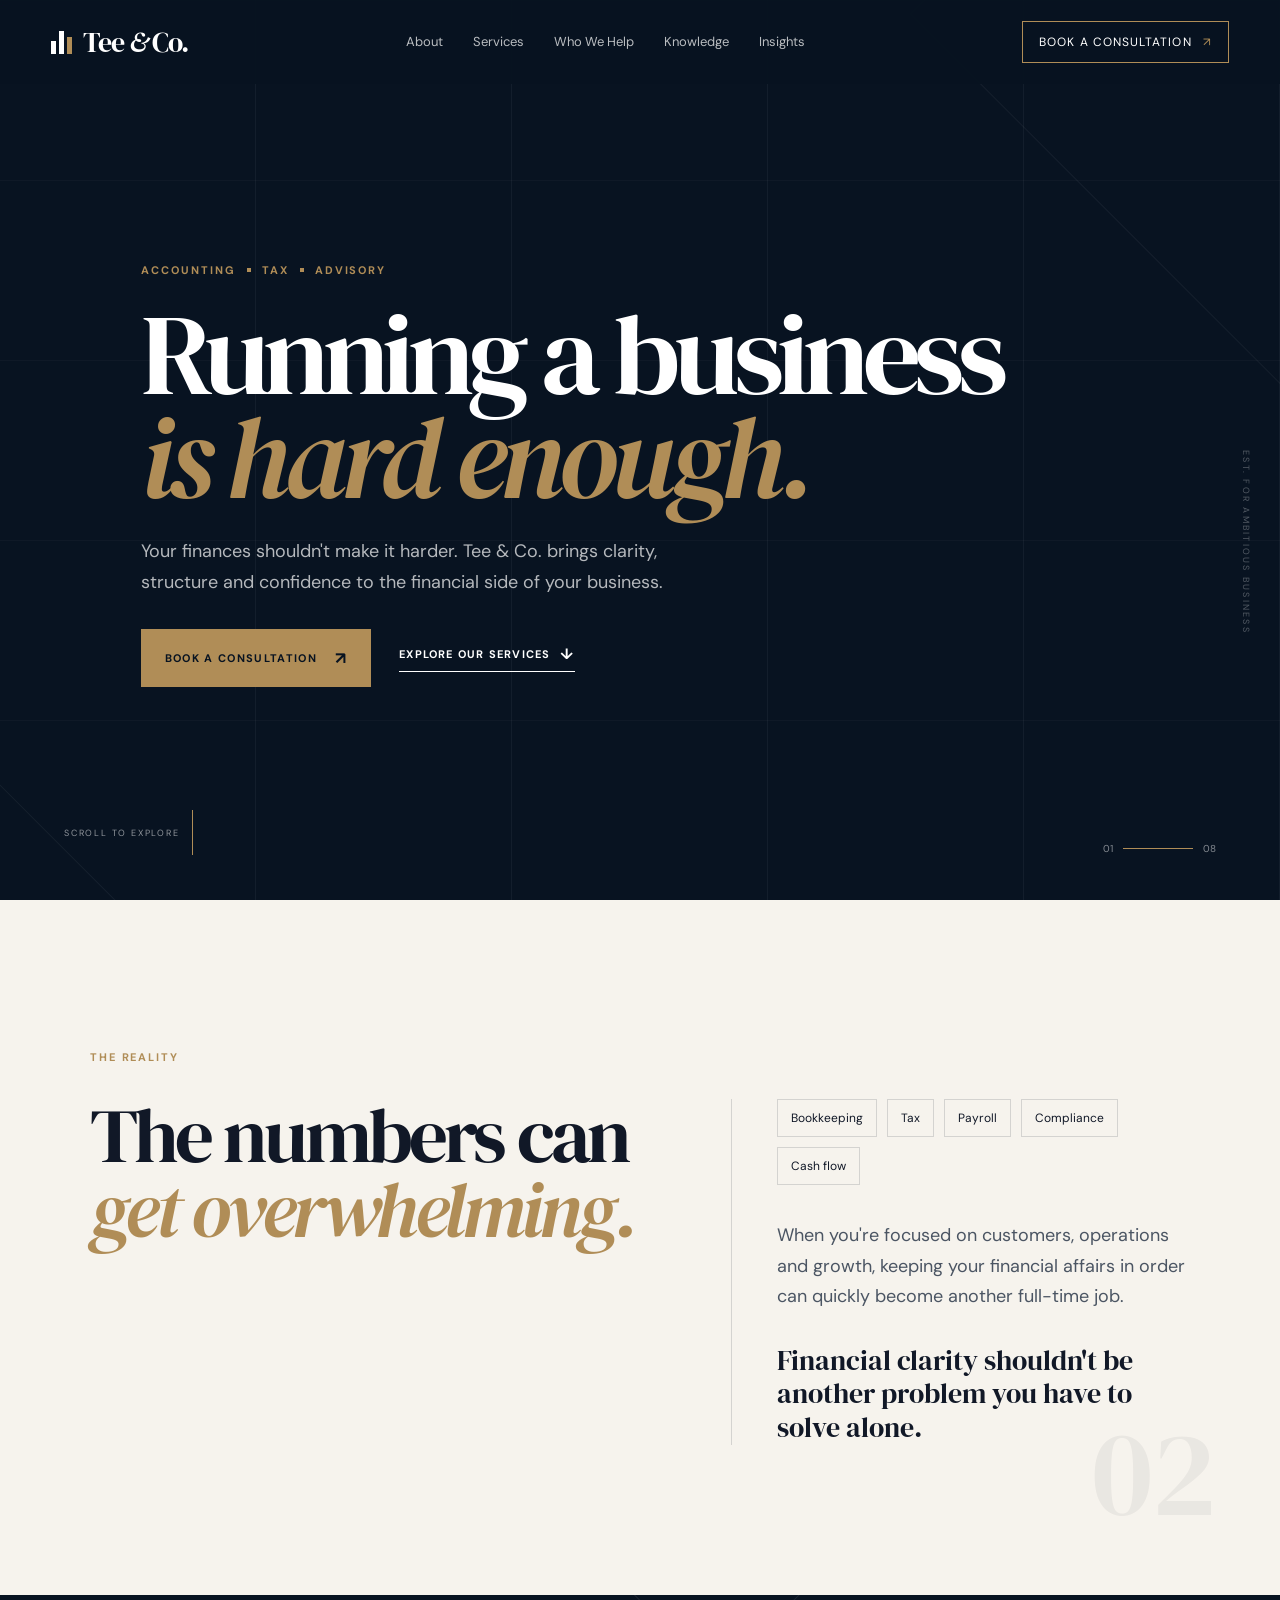
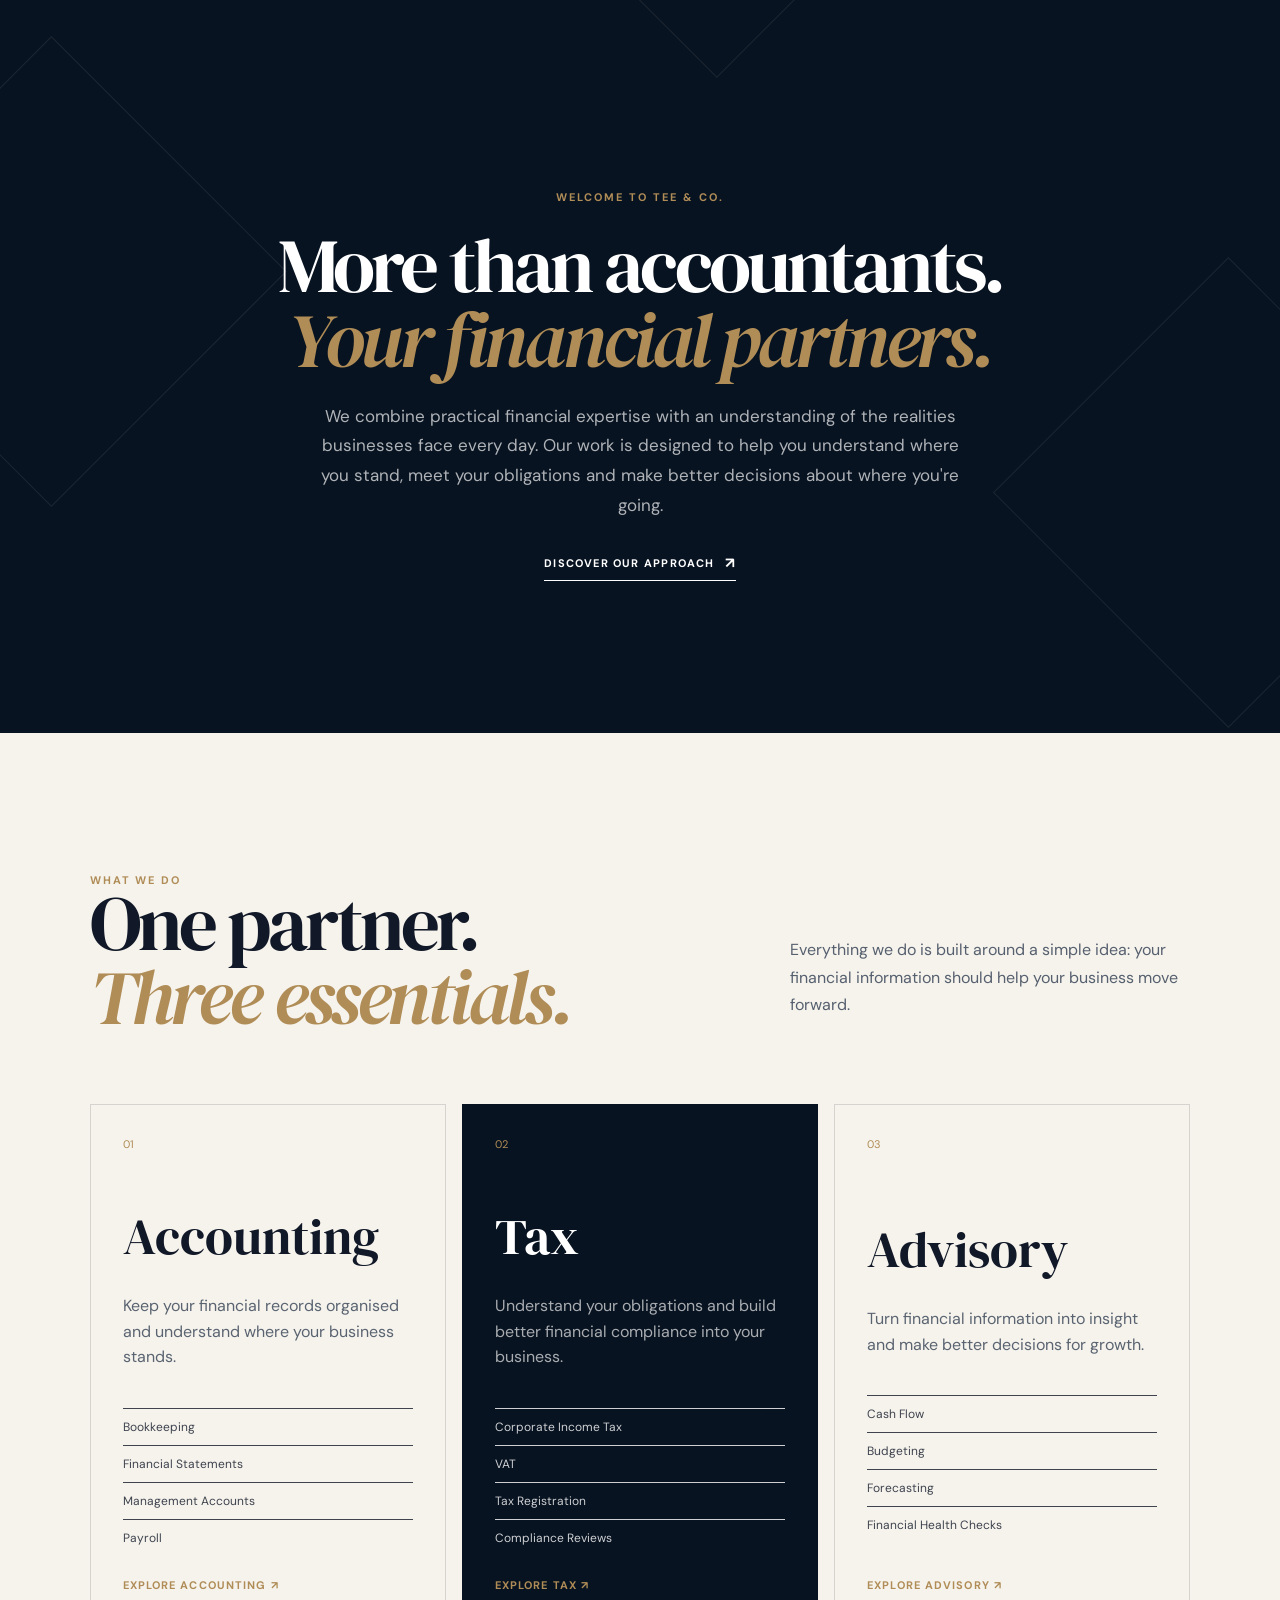
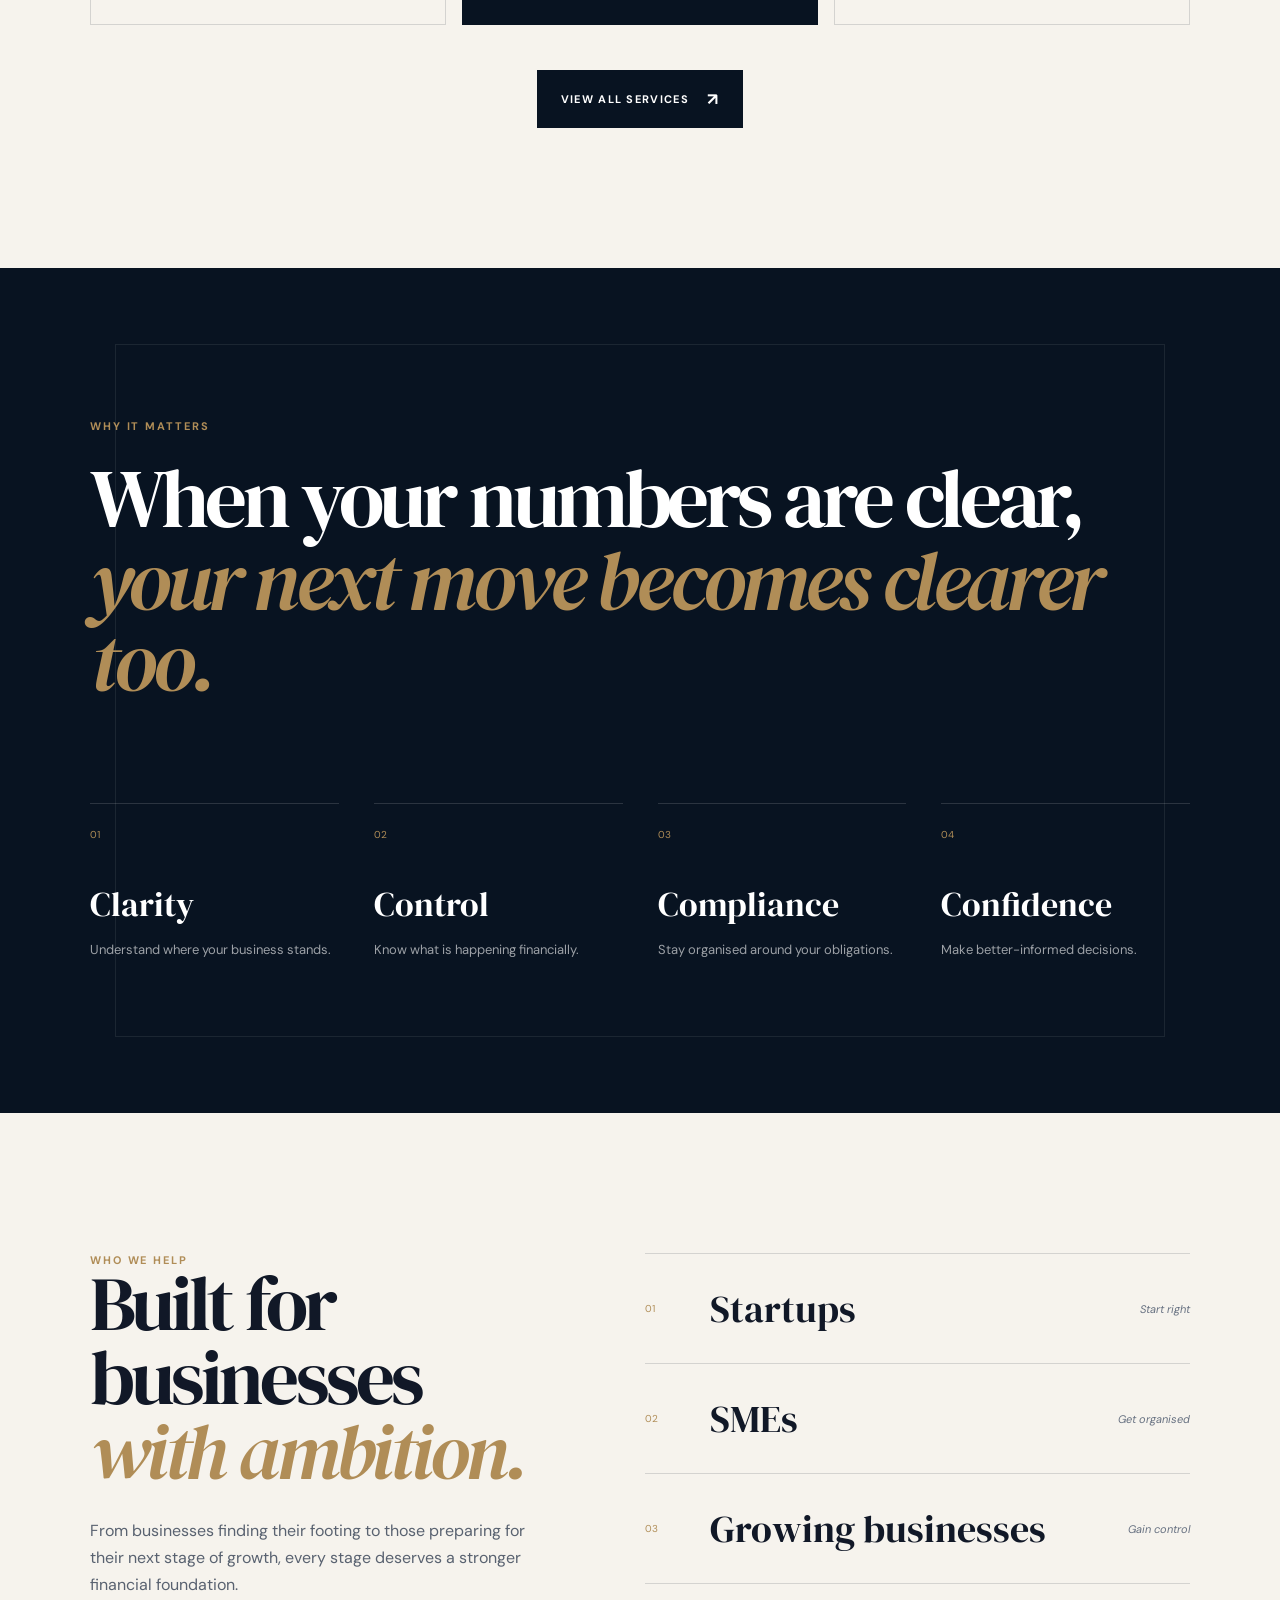
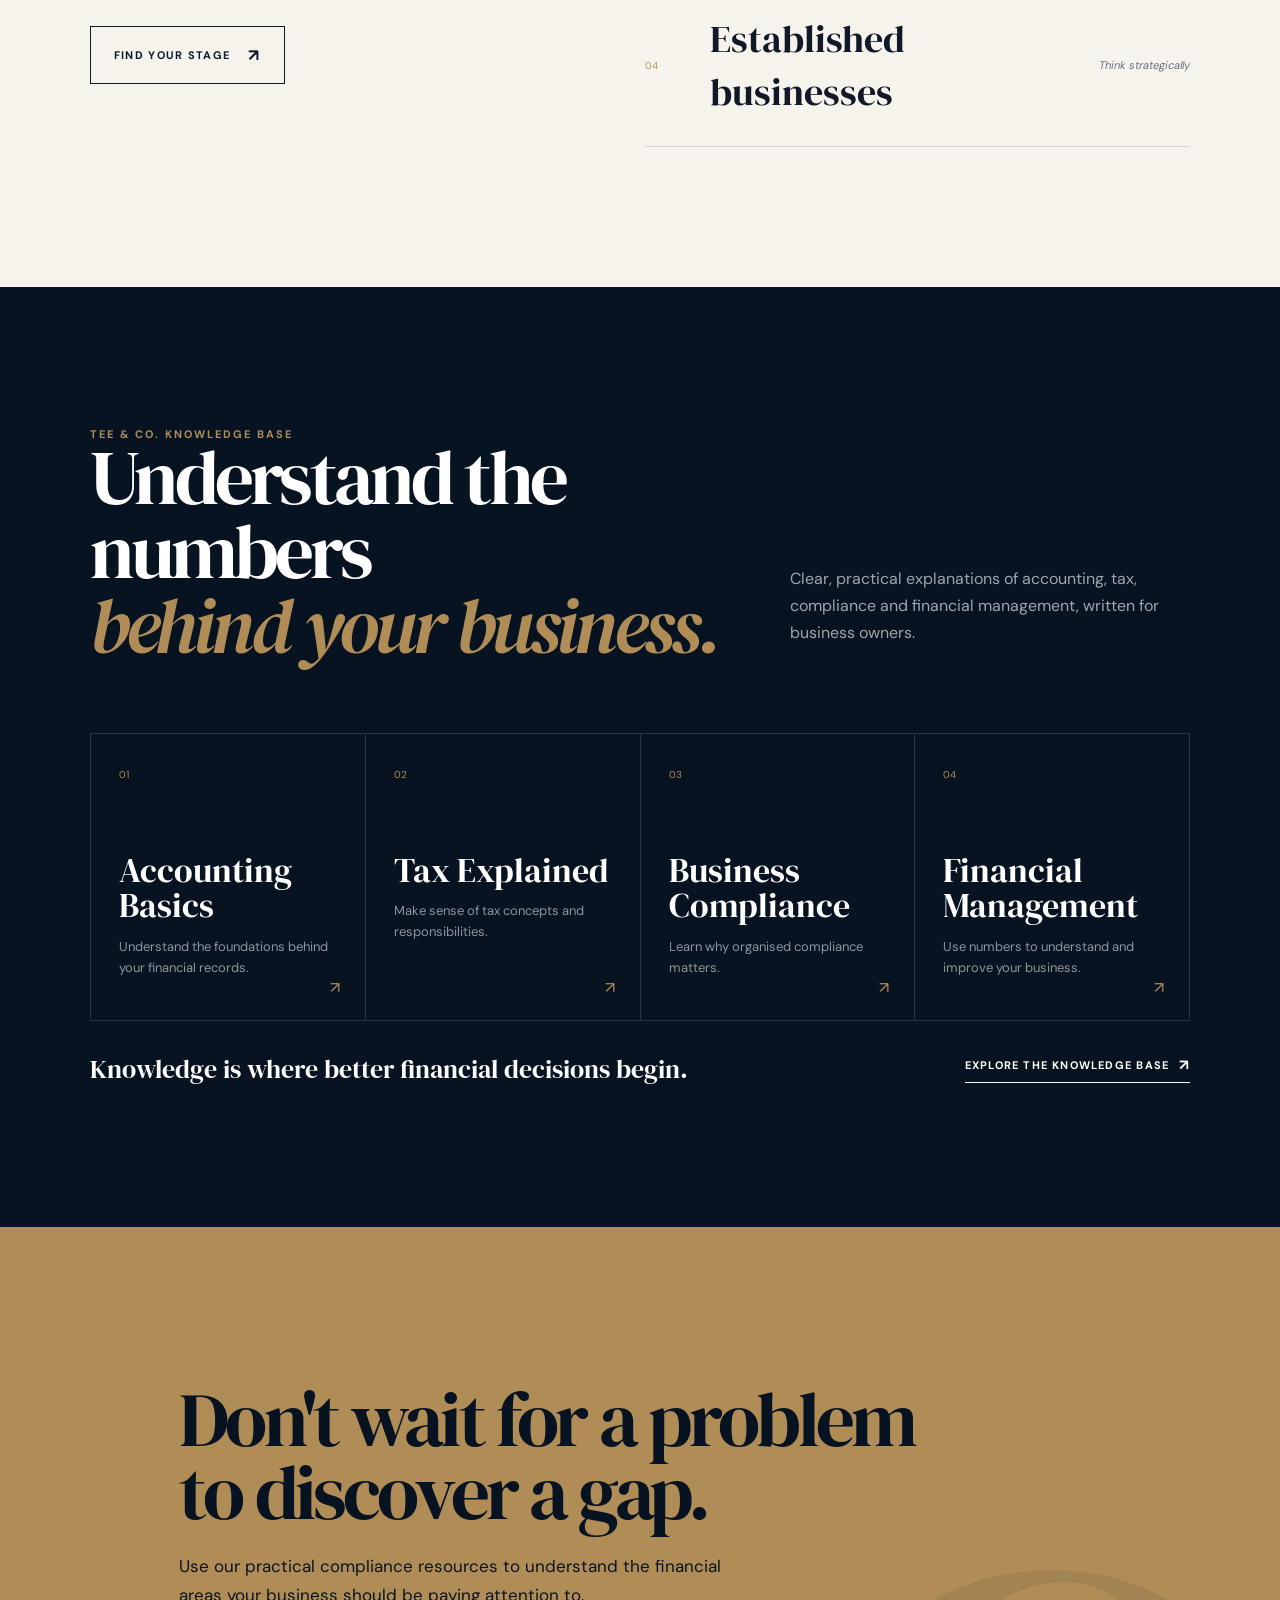
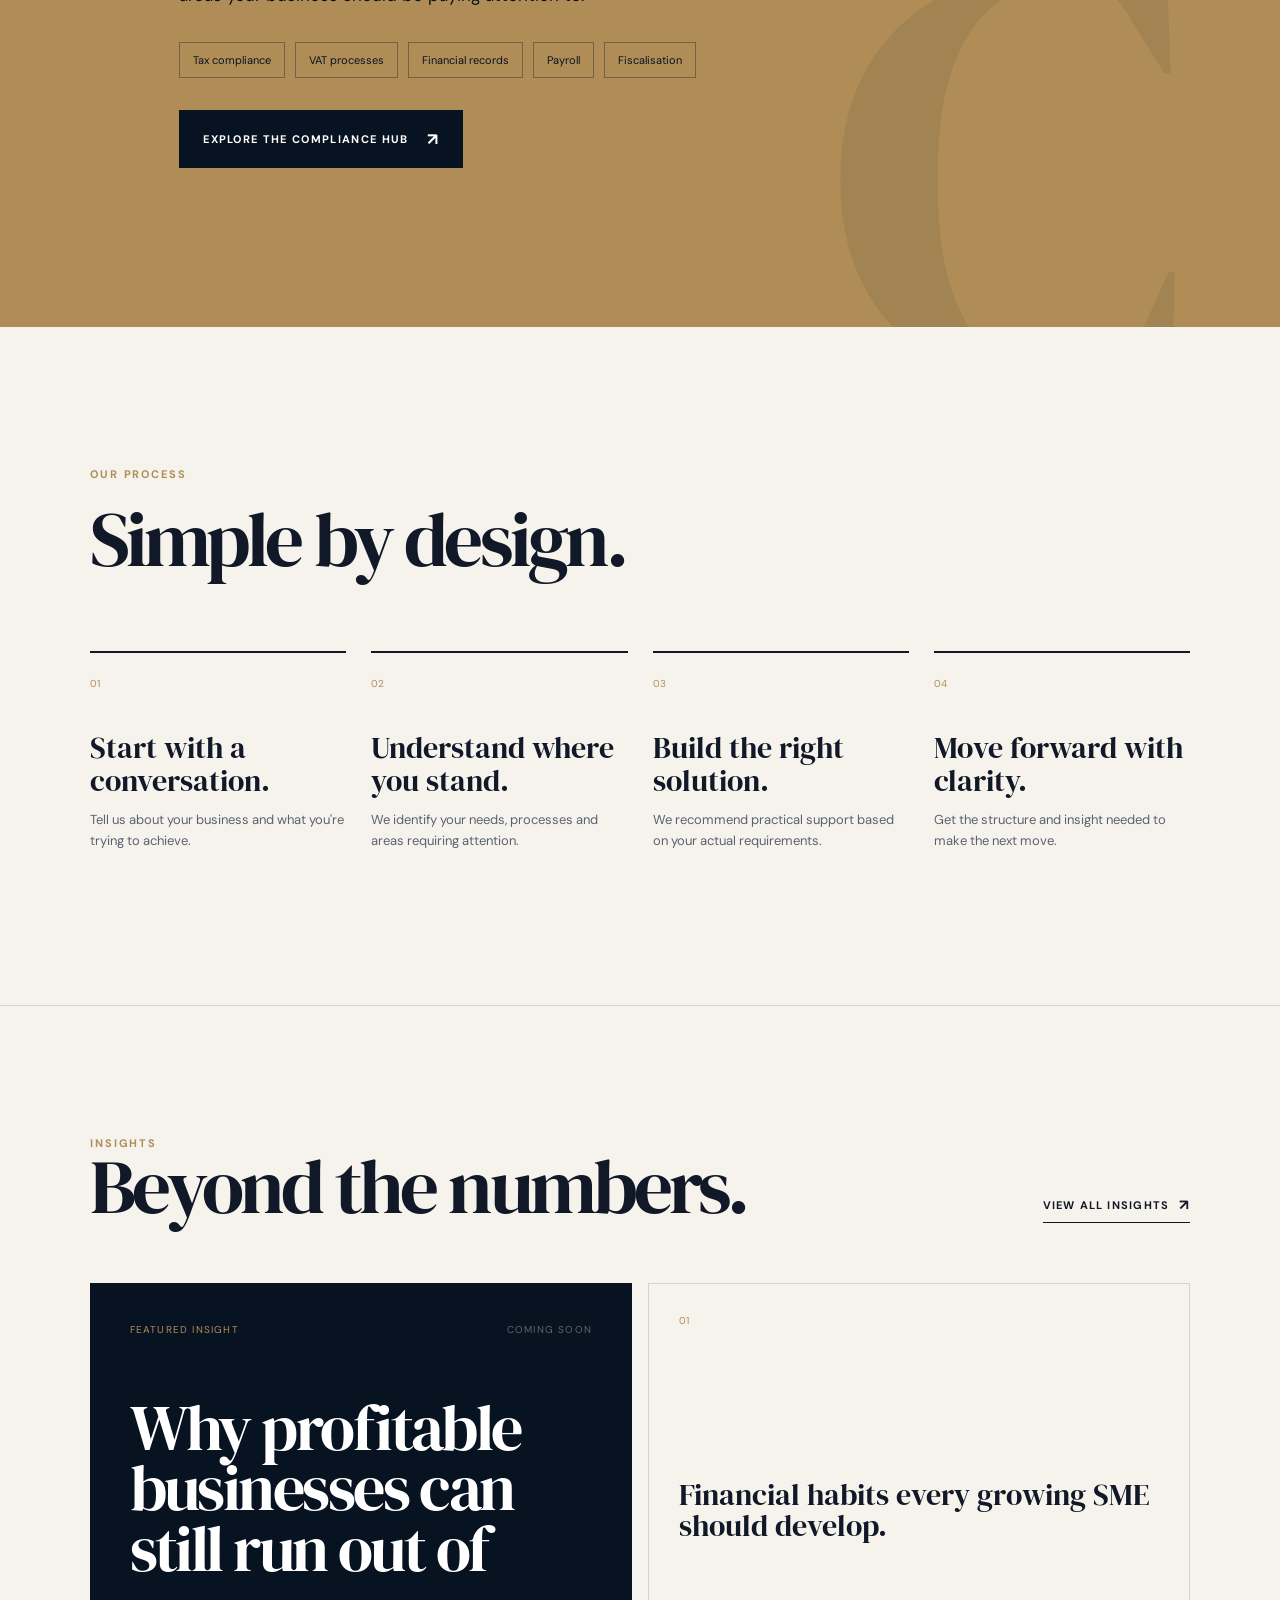
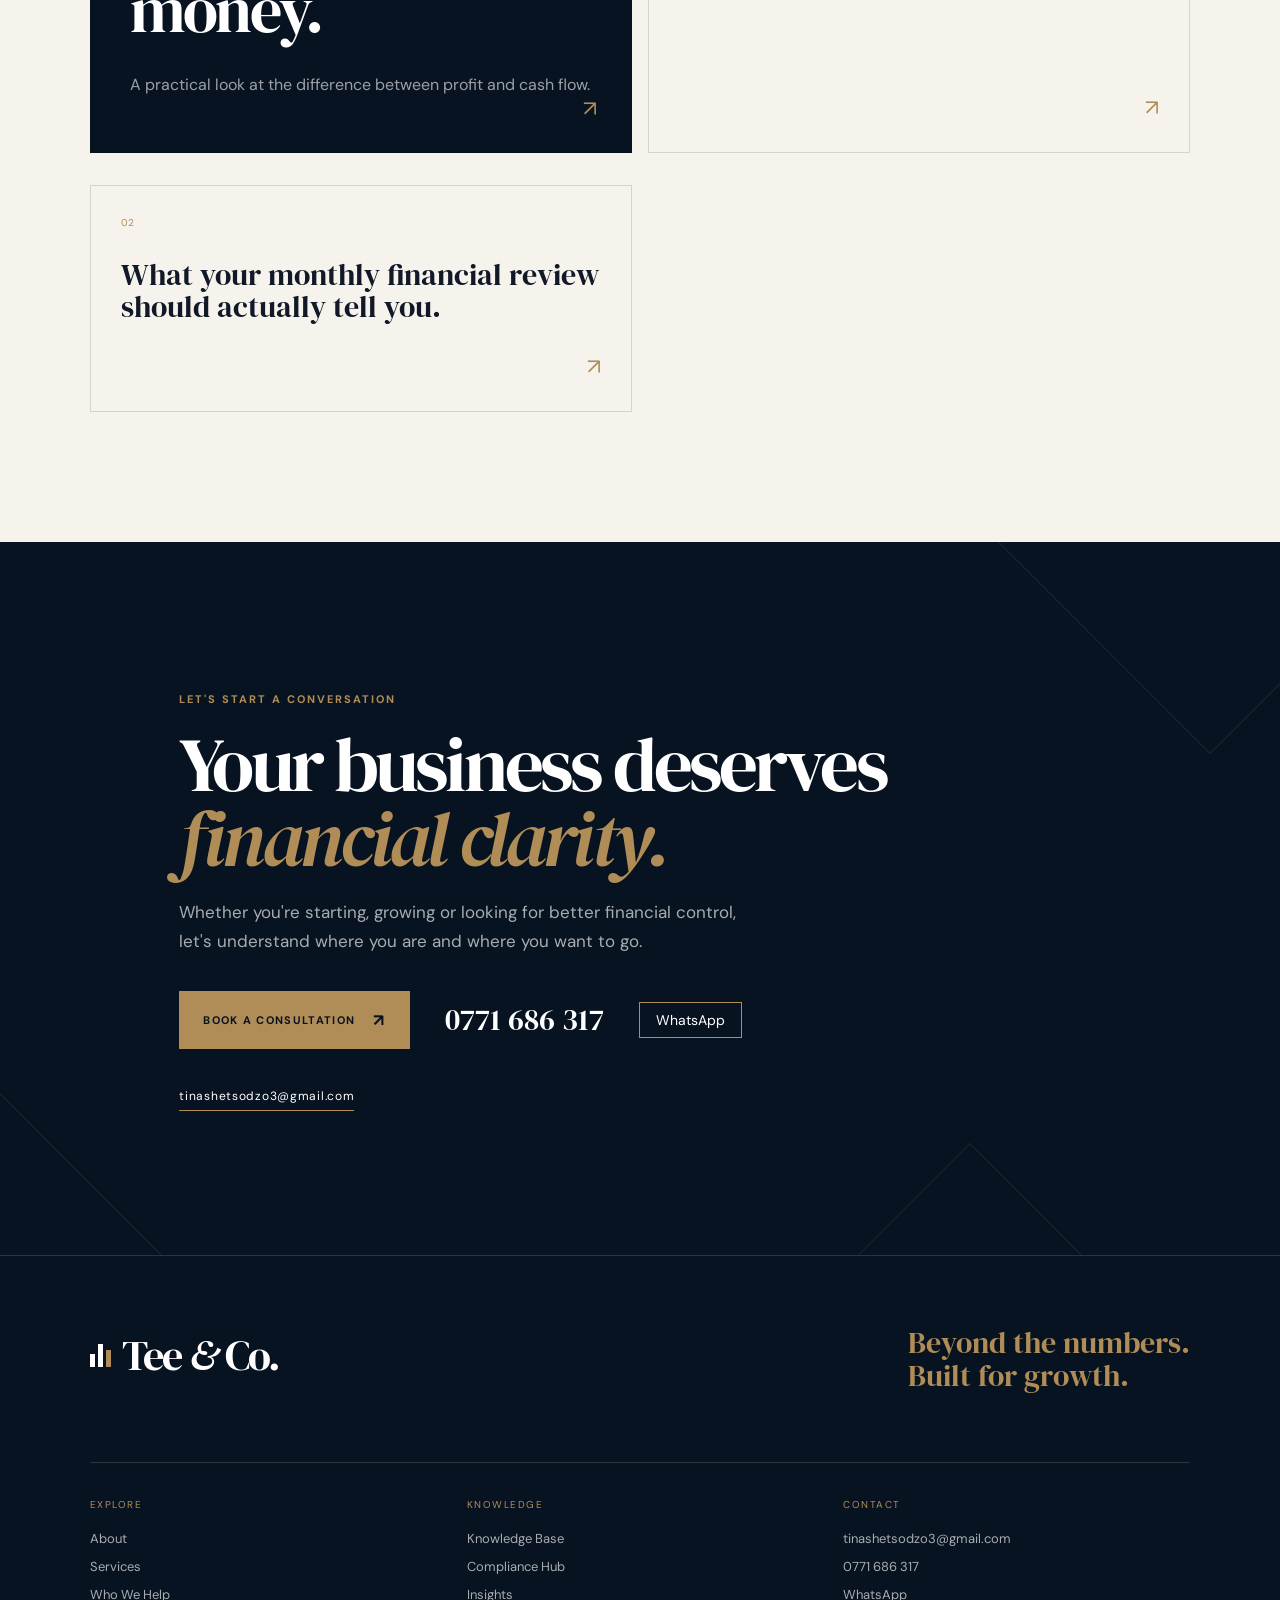
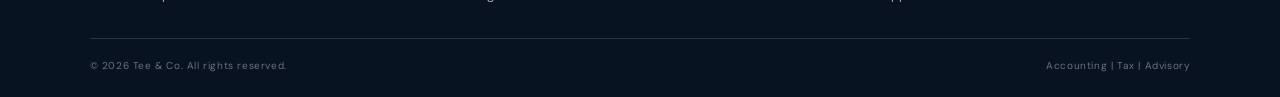
==== commit ea64fb70: "Move interactive Who We Help accordion to dedicated who-we-help.html page - index.html: Restored ori" ====
--- a/index.html
+++ b/index.html
@@ -100,161 +100,12 @@
     </section>
 
     <section class="audience section-light" id="who-we-help">
-      <div class="audience-copy">
-        <div class="section-kicker reveal">WHO WE HELP</div>
-        <h2 class="display reveal">Built for businesses<br><em>with ambition.</em></h2>
-        <p class="reveal">Every business has different financial pressures at different stages. Our support evolves with you, from getting the fundamentals right to using financial insight to make bigger decisions.</p>
-        <p class="reveal audience-hint">Select your stage to explore how we can help.</p>
-      </div>
-
-      <div class="accordion" role="region" aria-label="Business stages">
-        <!-- 01 STARTUPS -->
-        <article class="accordion-item" data-accordion-item>
-          <button class="accordion-trigger" aria-expanded="false" aria-controls="accordion-content-1">
-            <span class="accordion-number">01</span>
-            <strong>Startups</strong>
-            <span class="accordion-icon" aria-hidden="true">
-              <svg width="24" height="24" viewBox="0 0 24 24" fill="none" stroke="currentColor" stroke-width="1.5"><path d="M12 5v14M5 12h14"/></svg>
-            </span>
-          </button>
-          <div class="accordion-content" id="accordion-content-1" role="region" aria-hidden="true">
-            <div class="accordion-inner">
-              <h3 class="accordion-subtitle">Build it properly from the beginning.</h3>
-              <p class="accordion-description">Starting a business involves more than getting customers and making sales. The financial foundations you establish early can save you significant time and expense later.</p>
-              <p class="accordion-description">We help startups put structure around the essentials before poor habits become expensive problems.</p>
-
-              <div class="accordion-services">
-                <h4 class="accordion-services-title">WE CAN HELP WITH</h4>
-                <ul class="accordion-services-list">
-                  <li>Company registration support</li>
-                  <li>TIN certificate applications</li>
-                  <li>VAT registration guidance</li>
-                  <li>Bookkeeping setup</li>
-                  <li>Basic accounting processes</li>
-                  <li>Payroll setup</li>
-                  <li>Financial record-keeping systems</li>
-                  <li>Fiscalisation guidance</li>
-                </ul>
-              </div>
-
-              <p class="accordion-goal"><strong>The goal:</strong> Start with a business structure that is ready to grow, not one that needs rebuilding later.</p>
-
-              <a href="contact.html" class="btn btn-outline accordion-cta">Talk to us about getting started <span>→</span></a>
-            </div>
-          </div>
-        </article>
-
-        <!-- 02 SMEs -->
-        <article class="accordion-item" data-accordion-item>
-          <button class="accordion-trigger" aria-expanded="false" aria-controls="accordion-content-2">
-            <span class="accordion-number">02</span>
-            <strong>SMEs</strong>
-            <span class="accordion-icon" aria-hidden="true">
-              <svg width="24" height="24" viewBox="0 0 24 24" fill="none" stroke="currentColor" stroke-width="1.5"><path d="M12 5v14M5 12h14"/></svg>
-            </span>
-          </button>
-          <div class="accordion-content" id="accordion-content-2" role="region" aria-hidden="true">
-            <div class="accordion-inner">
-              <h3 class="accordion-subtitle">Bring order to the numbers behind the business.</h3>
-              <p class="accordion-description">Most SMEs reach a point where managing finances through memory, bank notifications and scattered spreadsheets stops working.</p>
-              <p class="accordion-description">The business is moving, but the financial structure has not kept up.</p>
-              <p class="accordion-description">We help bring consistency to the day-to-day financial work that keeps a business informed and compliant.</p>
-
-              <div class="accordion-services">
-                <h4 class="accordion-services-title">WE CAN HELP WITH</h4>
-                <ul class="accordion-services-list">
-                  <li>Ongoing bookkeeping</li>
-                  <li>Accounts payable management</li>
-                  <li>Accounts receivable management</li>
-                  <li>Payroll management</li>
-                  <li>VAT calculations</li>
-                  <li>Tax accounting support</li>
-                  <li>Financial statement preparation</li>
-                  <li>Inventory management</li>
-                  <li>Fiscalisation support</li>
-                </ul>
-              </div>
-
-              <p class="accordion-goal"><strong>The goal:</strong> Give business owners a clearer picture of what is happening financially without turning administration into a full-time job.</p>
-
-              <a href="contact.html" class="btn btn-outline accordion-cta">Talk to us about your business <span>→</span></a>
-            </div>
-          </div>
-        </article>
-
-        <!-- 03 GROWING BUSINESSES -->
-        <article class="accordion-item" data-accordion-item>
-          <button class="accordion-trigger" aria-expanded="false" aria-controls="accordion-content-3">
-            <span class="accordion-number">03</span>
-            <strong>Growing Businesses</strong>
-            <span class="accordion-icon" aria-hidden="true">
-              <svg width="24" height="24" viewBox="0 0 24 24" fill="none" stroke="currentColor" stroke-width="1.5"><path d="M12 5v14M5 12h14"/></svg>
-            </span>
-          </button>
-          <div class="accordion-content" id="accordion-content-3" role="region" aria-hidden="true">
-            <div class="accordion-inner">
-              <h3 class="accordion-subtitle">Growth needs more than good sales.</h3>
-              <p class="accordion-description">Growth can expose weaknesses that were manageable when the business was smaller.</p>
-              <p class="accordion-description">More customers can mean more cash tied up in stock. More revenue can mean more pressure on working capital. More employees bring greater payroll responsibilities.</p>
-              <p class="accordion-description">At this stage, looking backwards is no longer enough. You need financial information that helps you look ahead.</p>
-
-              <div class="accordion-services">
-                <h4 class="accordion-services-title">WE CAN HELP WITH</h4>
-                <ul class="accordion-services-list">
-                  <li>Management accounts</li>
-                  <li>Budgeting</li>
-                  <li>Cash flow analysis</li>
-                  <li>Financial forecasting</li>
-                  <li>Profitability analysis</li>
-                  <li>Working capital management</li>
-                  <li>Financial process improvement</li>
-                  <li>Compliance reviews</li>
-                </ul>
-              </div>
-
-              <p class="accordion-goal"><strong>The goal:</strong> Turn financial information into something useful for making decisions about growth.</p>
-
-              <a href="contact.html" class="btn btn-outline accordion-cta">Plan your next stage <span>→</span></a>
-            </div>
-          </div>
-        </article>
-
-        <!-- 04 ESTABLISHED BUSINESSES -->
-        <article class="accordion-item" data-accordion-item>
-          <button class="accordion-trigger" aria-expanded="false" aria-controls="accordion-content-4">
-            <span class="accordion-number">04</span>
-            <strong>Established Businesses</strong>
-            <span class="accordion-icon" aria-hidden="true">
-              <svg width="24" height="24" viewBox="0 0 24 24" fill="none" stroke="currentColor" stroke-width="1.5"><path d="M12 5v14M5 12h14"/></svg>
-            </span>
-          </button>
-          <div class="accordion-content" id="accordion-content-4" role="region" aria-hidden="true">
-            <div class="accordion-inner">
-              <h3 class="accordion-subtitle">Better decisions start with better financial visibility.</h3>
-              <p class="accordion-description">Established businesses face more complex decisions. Expansion. Investment. Cost control. New products. New markets. Restructuring.</p>
-              <p class="accordion-description">These decisions should not be made based purely on instinct.</p>
-              <p class="accordion-description">We provide financial insight and advisory support that helps leadership understand performance and evaluate opportunities more clearly.</p>
-
-              <div class="accordion-services">
-                <h4 class="accordion-services-title">WE CAN HELP WITH</h4>
-                <ul class="accordion-services-list">
-                  <li>Financial performance analysis</li>
-                  <li>Strategic financial advisory</li>
-                  <li>Advanced management reporting</li>
-                  <li>Budgeting and forecasting</li>
-                  <li>Cash flow planning</li>
-                  <li>Cost and profitability analysis</li>
-                  <li>Financial process reviews</li>
-                  <li>Compliance and risk discussions</li>
-                </ul>
-              </div>
-
-              <p class="accordion-goal"><strong>The goal:</strong> Move beyond simply recording what happened and start using financial insight to shape what happens next.</p>
-
-              <a href="contact.html" class="btn btn-outline accordion-cta">Talk strategy with us <span>→</span></a>
-            </div>
-          </div>
-        </article>
+      <div class="audience-copy"><div class="section-kicker reveal">WHO WE HELP</div><h2 class="display reveal">Built for businesses<br><em>with ambition.</em></h2><p class="reveal">From businesses finding their footing to those preparing for their next stage of growth, every stage deserves a stronger financial foundation.</p><a class="btn btn-outline magnetic reveal" href="who-we-help.html">Find your stage <span>↗</span></a></div>
+      <div class="stage-list">
+        <a class="stage reveal" href="who-we-help.html#startups"><span>01</span><strong>Startups</strong><em>Start right</em></a>
+        <a class="stage reveal" href="who-we-help.html#smes"><span>02</span><strong>SMEs</strong><em>Get organised</em></a>
+        <a class="stage reveal" href="who-we-help.html#growing"><span>03</span><strong>Growing businesses</strong><em>Gain control</em></a>
+        <a class="stage reveal" href="who-we-help.html#established"><span>04</span><strong>Established businesses</strong><em>Think strategically</em></a>
       </div>
     </section>
 
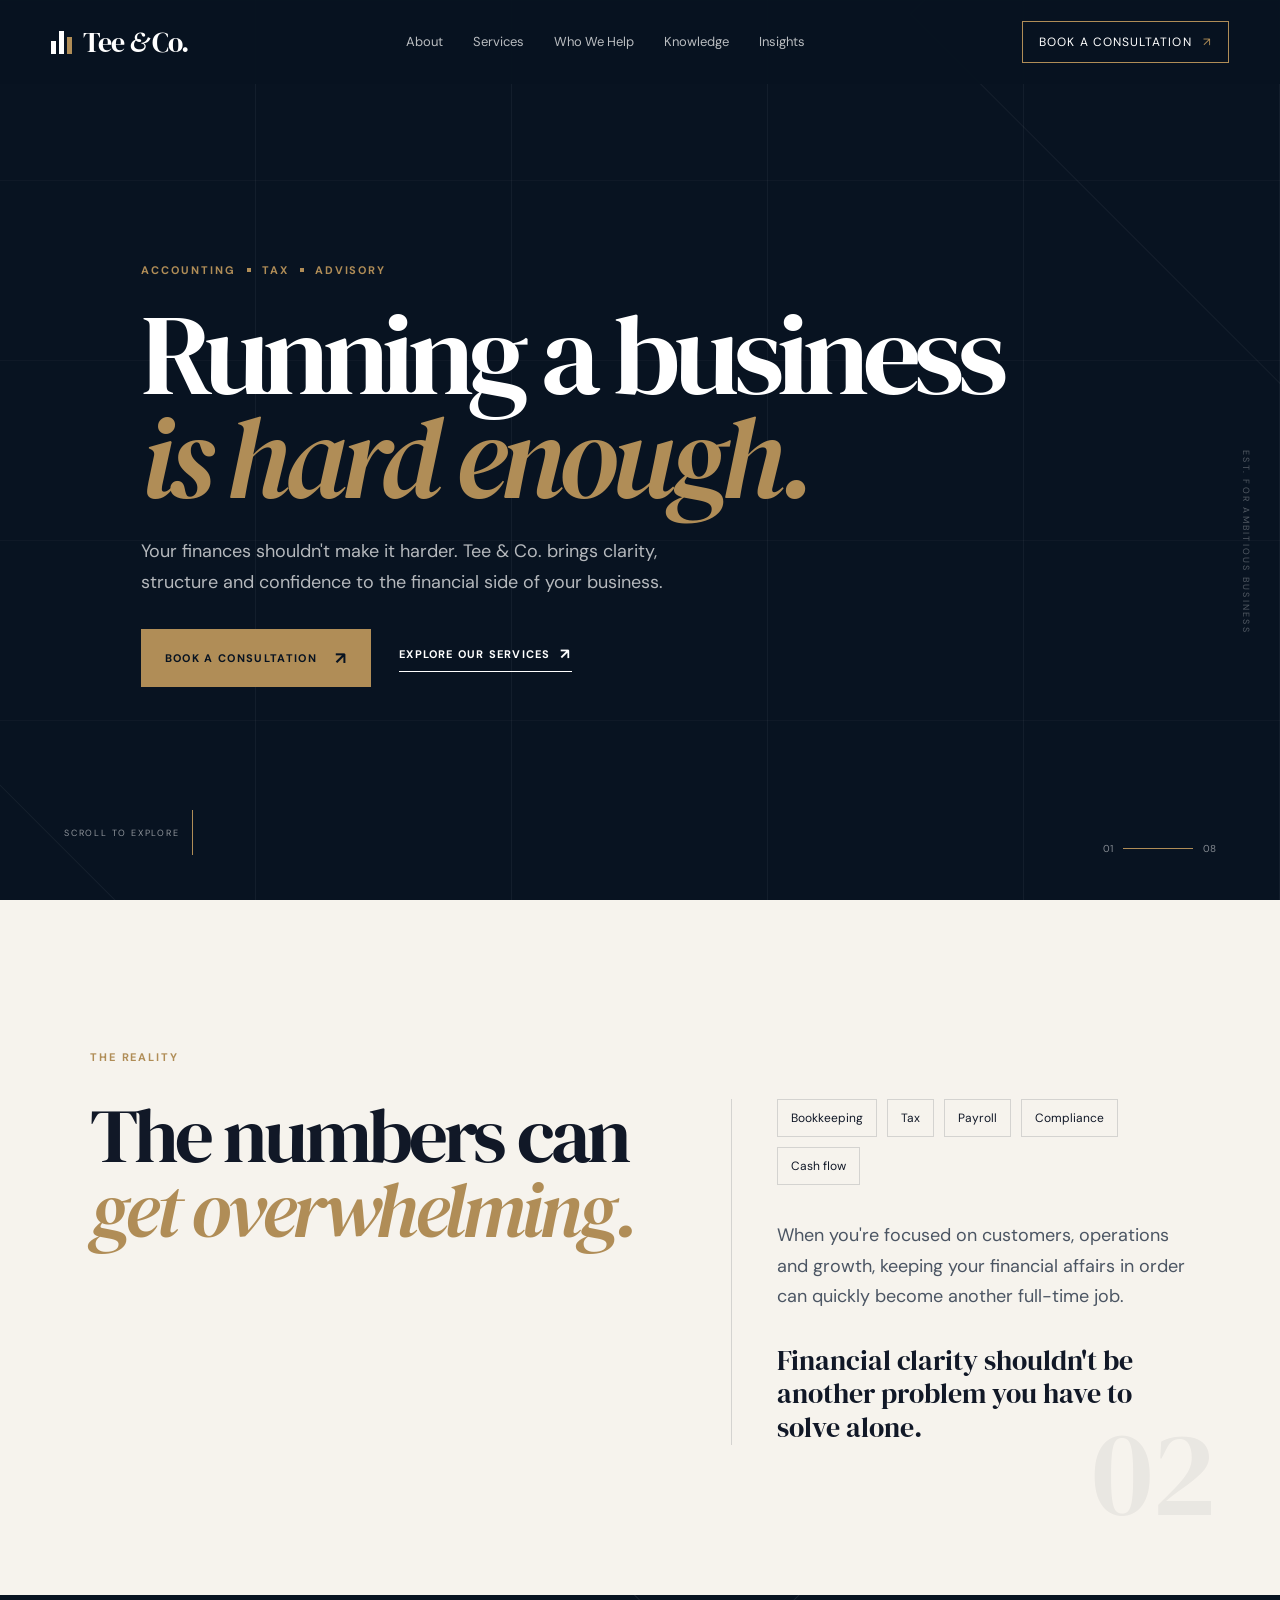
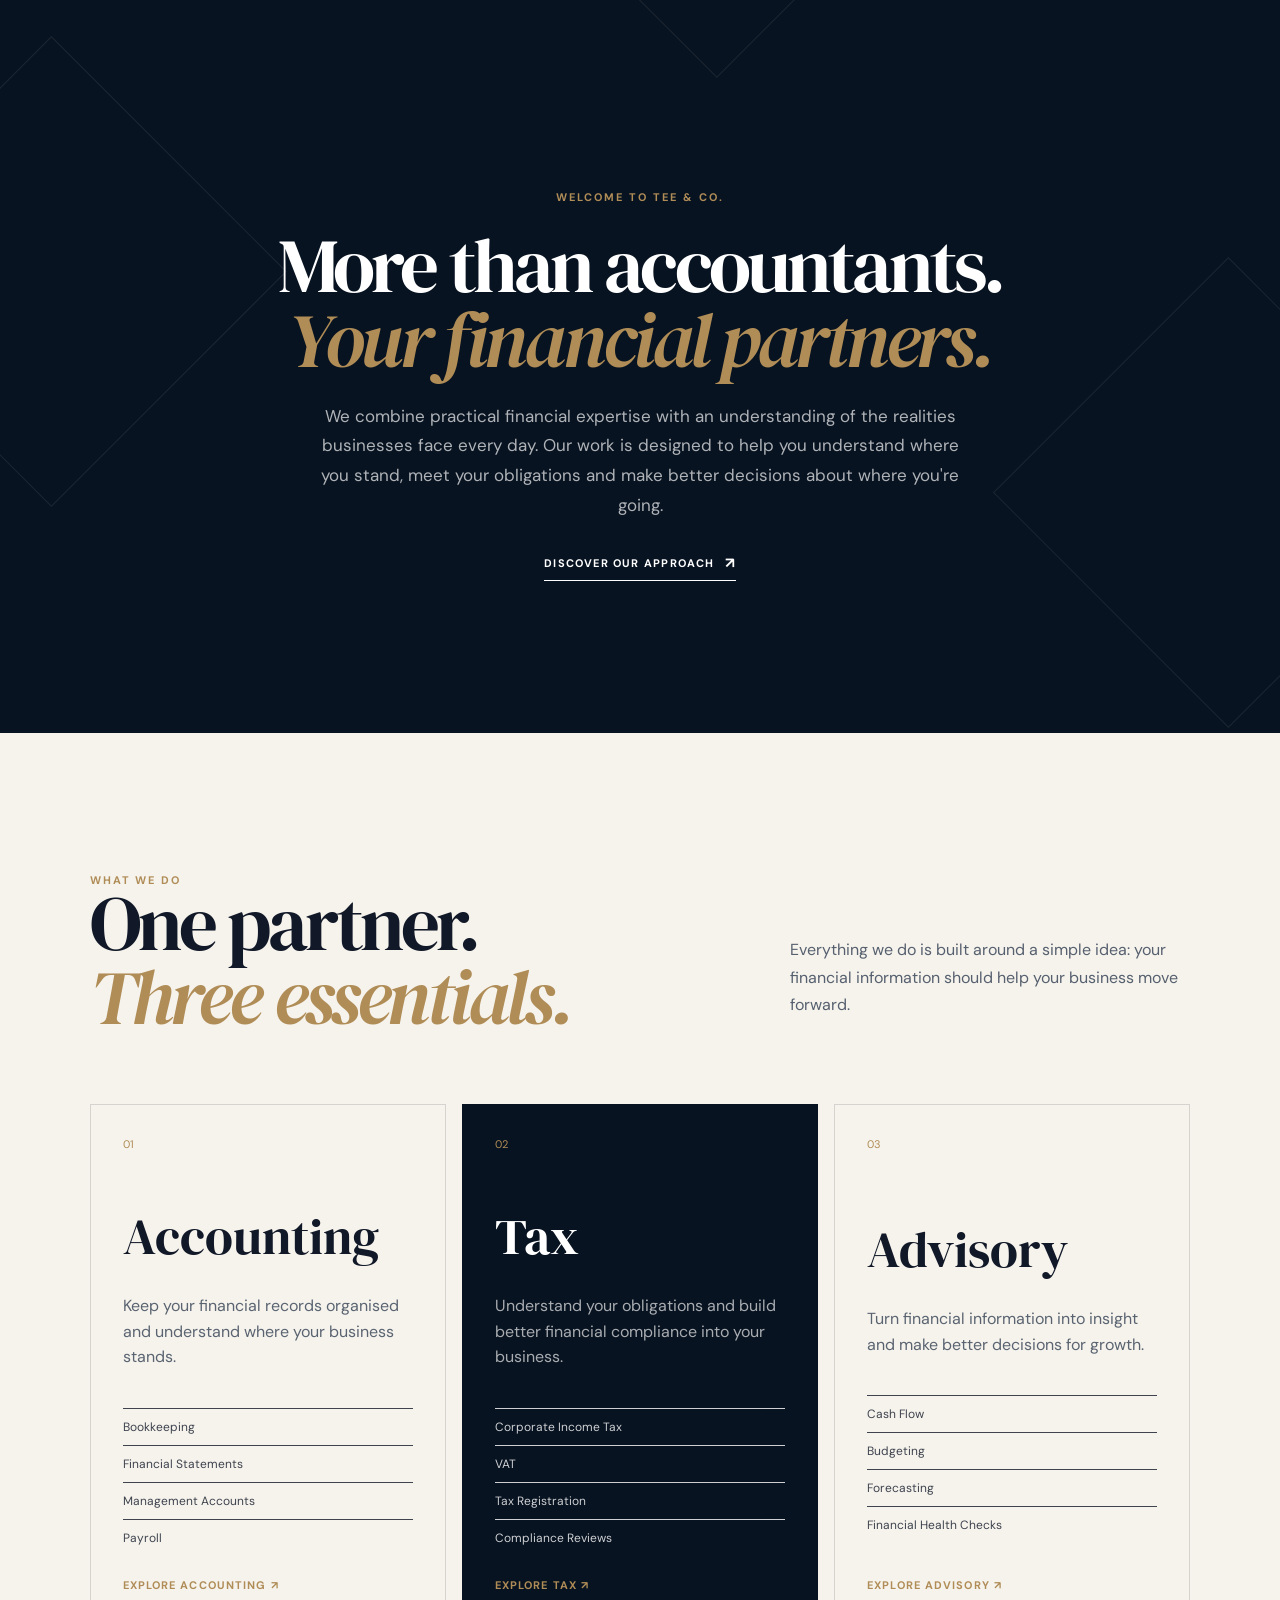
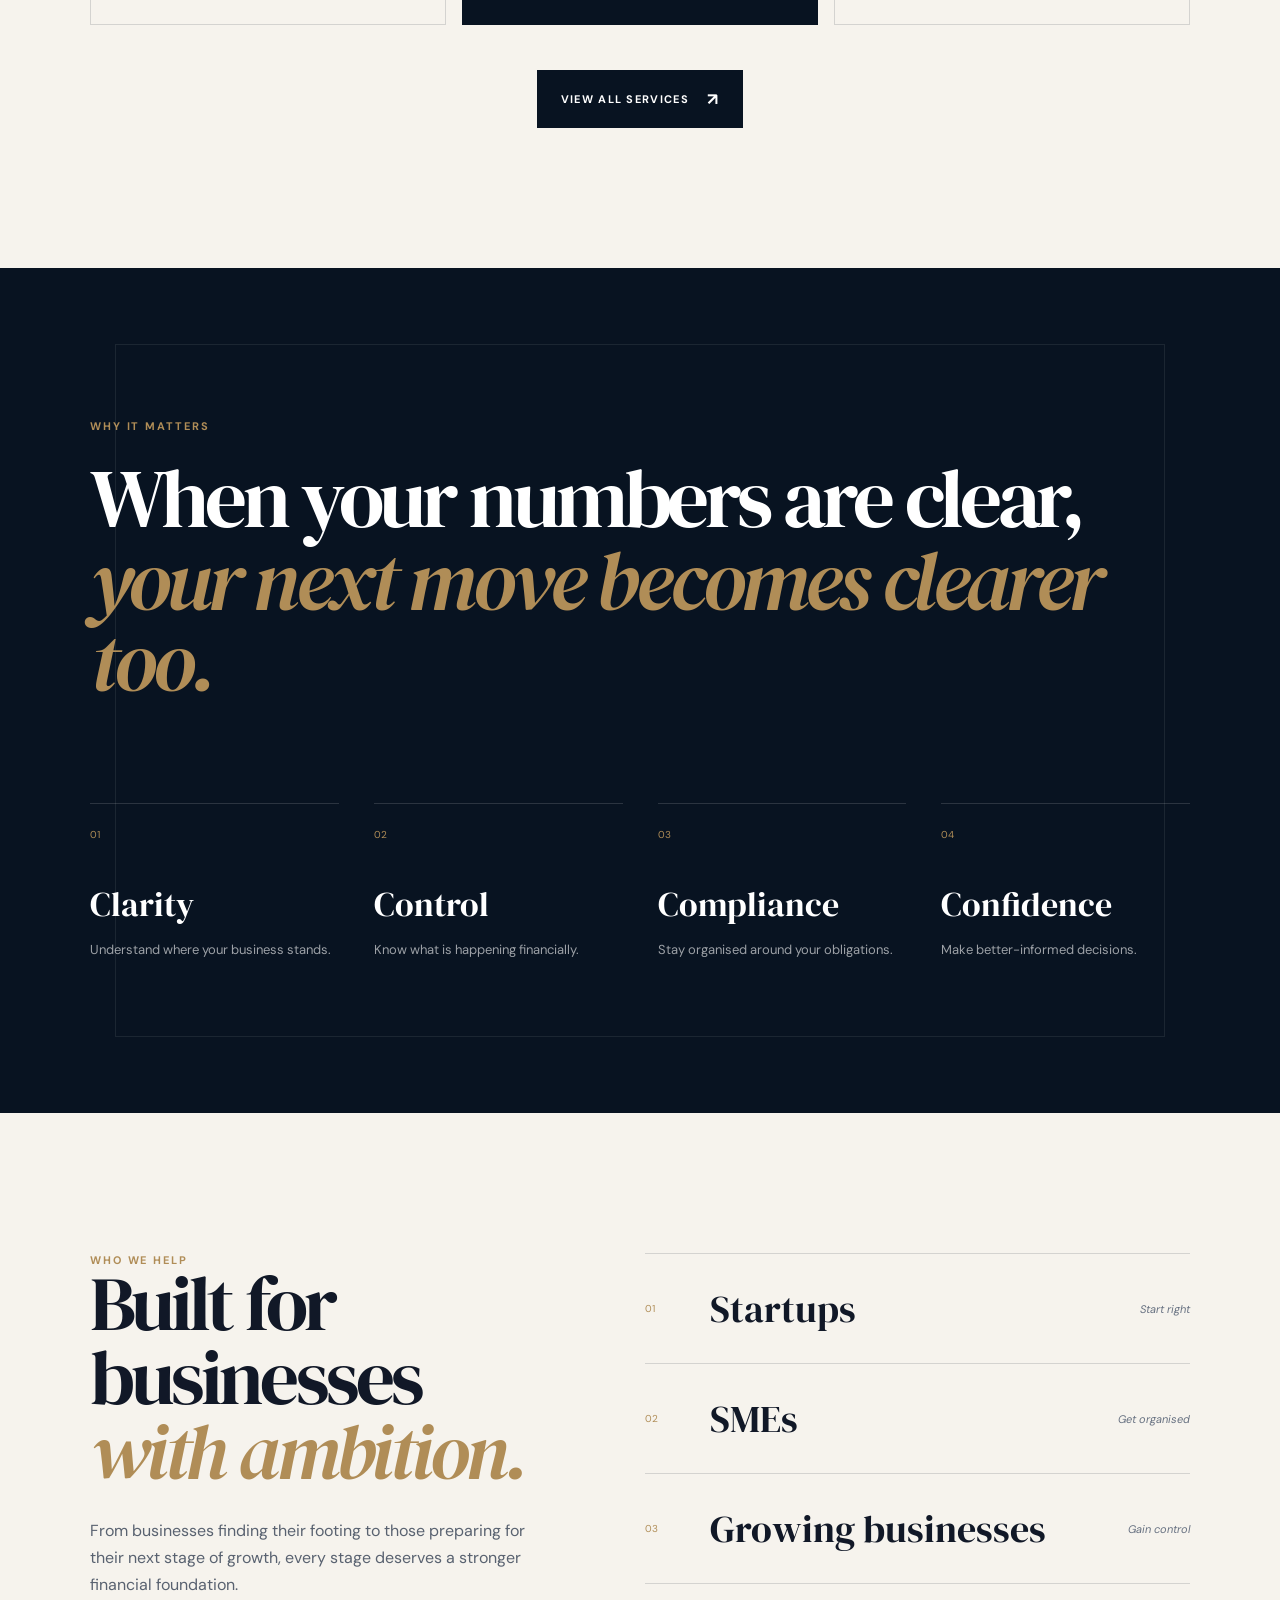
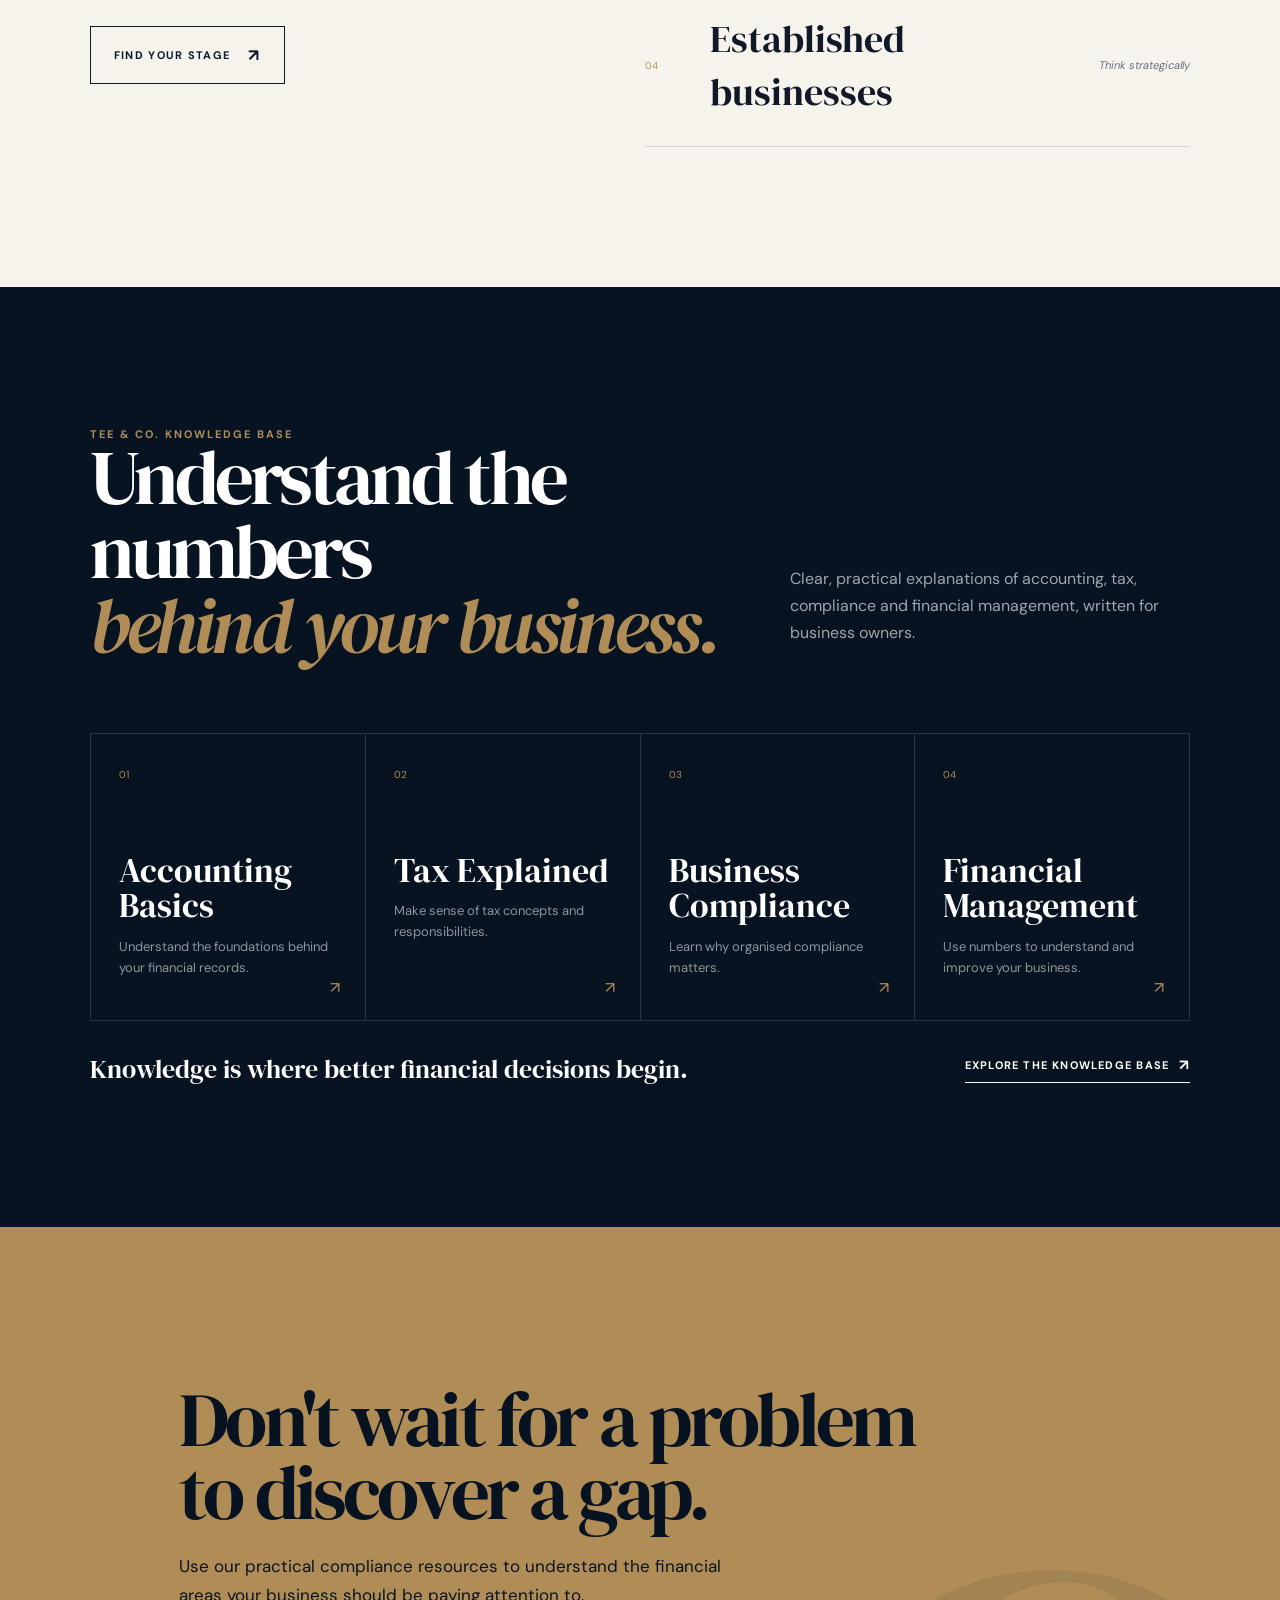
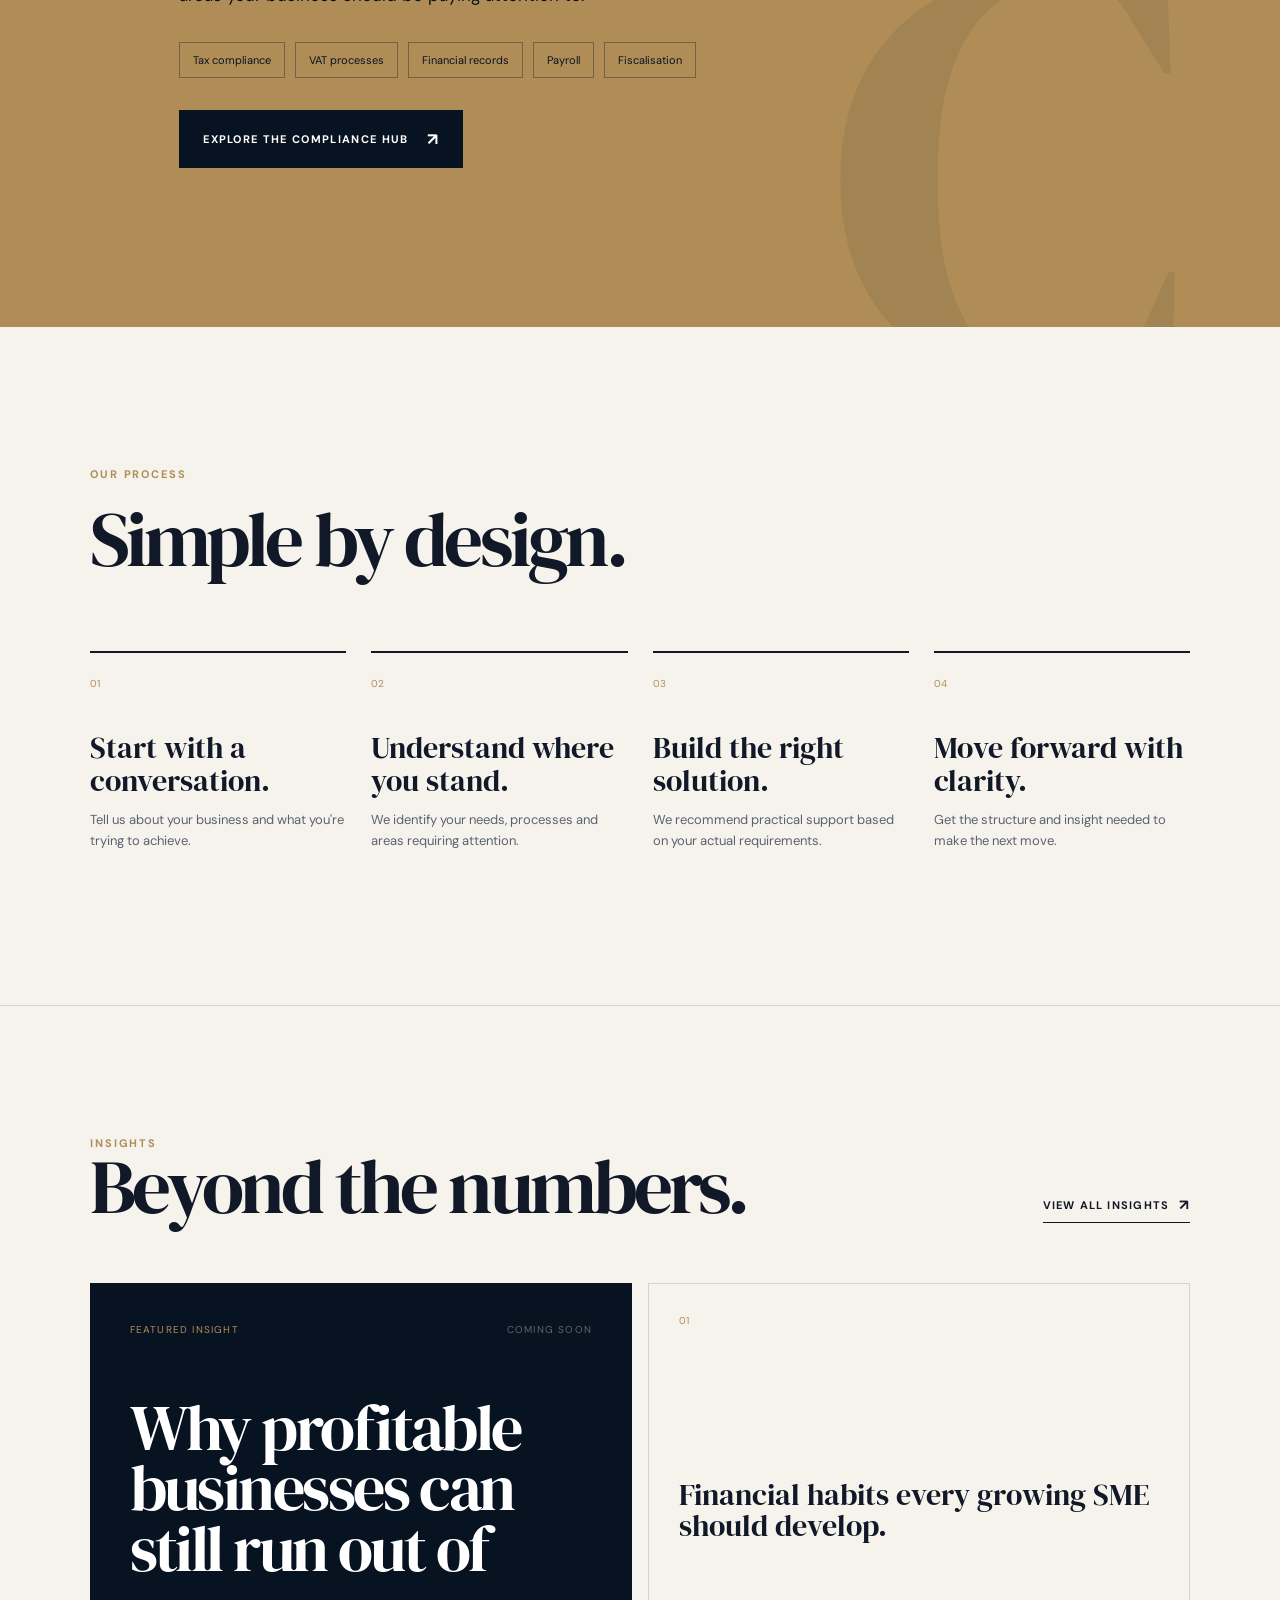
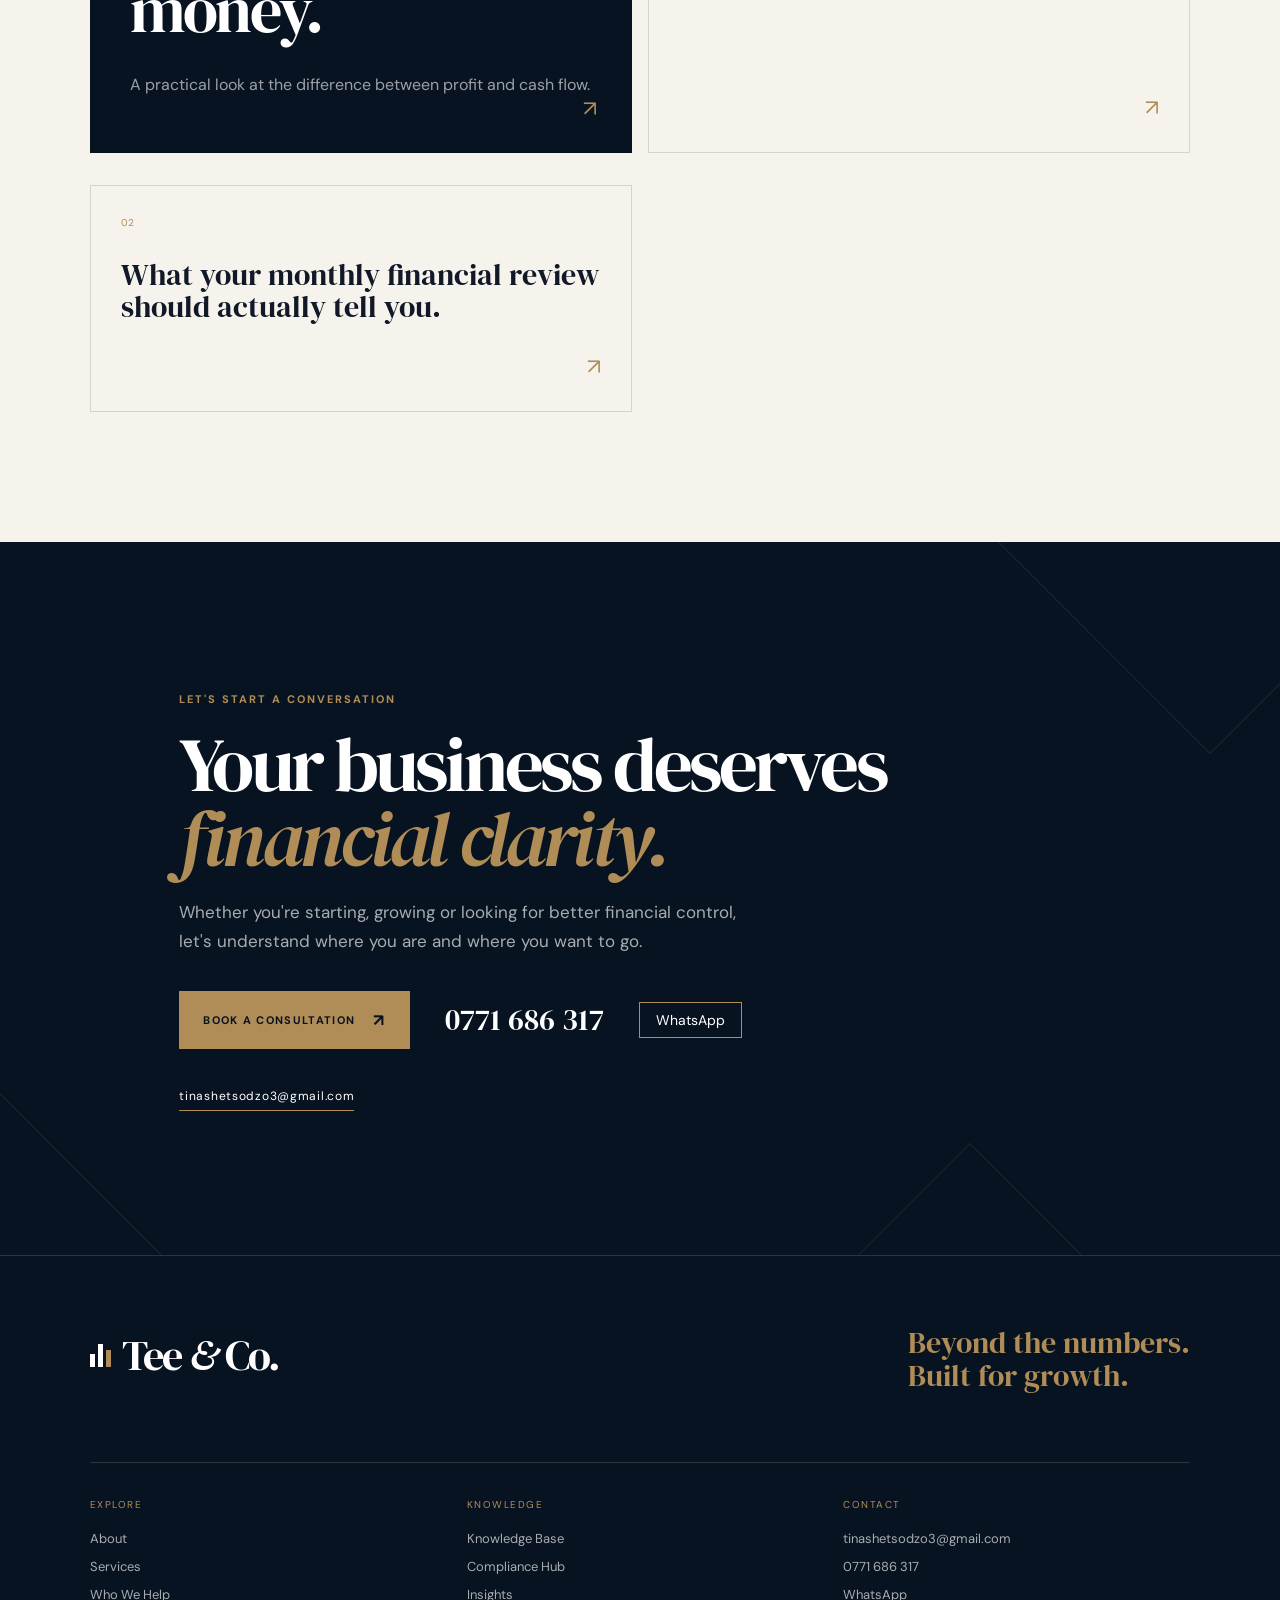
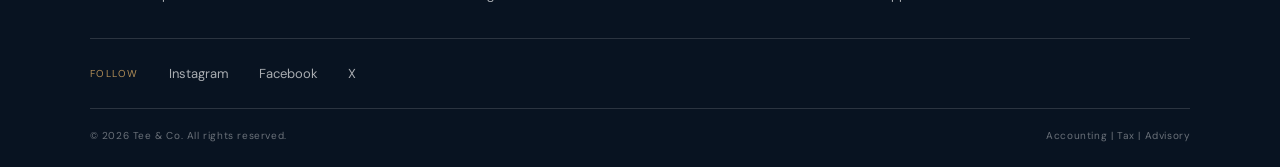
==== commit 7f1b358e: "Add social media links, clean up article links, fix JS and CTA consistency" ====
--- a/index.html
+++ b/index.html
@@ -41,7 +41,7 @@
         <p class="hero-copy reveal">Your finances shouldn't make it harder. Tee & Co. brings clarity, structure and confidence to the financial side of your business.</p>
         <div class="hero-actions reveal">
           <a class="btn btn-gold magnetic" href="contact.html">Book a Consultation <span>↗</span></a>
-          <a class="text-link" href="#services">Explore our services <span>↓</span></a>
+          <a class="text-link" href="#services">Explore our services <span>↗</span></a>
         </div>
       </div>
       <div class="hero-side-type" aria-hidden="true">EST. FOR AMBITIOUS BUSINESS</div>
@@ -157,6 +157,7 @@
   <footer class="site-footer section-dark">
     <div class="footer-top"><a class="brand footer-brand" href="#top"><span class="brand-mark"><i></i><i></i><i></i></span><span>Tee <em>&</em> Co.</span></a><p>Beyond the numbers.<br>Built for growth.</p></div>
     <div class="footer-grid"><div><span>EXPLORE</span><a href="#about">About</a><a href="services.html">Services</a><a href="who-we-help.html">Who We Help</a></div><div><span>KNOWLEDGE</span><a href="knowledge-base.html">Knowledge Base</a><a href="knowledge-base.html#compliance">Compliance Hub</a><a href="insights.html">Insights</a></div><div><span>CONTACT</span><a href="mailto:tinashetsodzo3@gmail.com">tinashetsodzo3@gmail.com</a><a href="tel:+263771686317">0771 686 317</a><a href="https://wa.me/263771686317?text=Hello%20Tee%20%26%20Co.%2C%20I%20would%20like%20to%20enquire%20about%20your%20services." target="_blank" rel="noopener noreferrer">WhatsApp</a></div></div>
+    <div class="footer-social"><span>FOLLOW</span><a href="https://www.instagram.com/teeandcoaccountancy?stkn=d2Z4d3ZwcTVhcW0z&amp;utm_source=qr" target="_blank" rel="noopener noreferrer">Instagram</a><a href="https://www.facebook.com/share/192JRvChkh/?mibextid=wwXIfr" target="_blank" rel="noopener noreferrer">Facebook</a><a href="https://x.com/TeeAndCoAcc" target="_blank" rel="noopener noreferrer">X</a></div>
     <div class="footer-bottom"><span>© <span id="year"></span> Tee & Co. All rights reserved.</span><span>Accounting | Tax | Advisory</span></div>
   </footer>
   <script src="script.js"></script>
--- a/styles.css
+++ b/styles.css
@@ -1,6 +1,6 @@
-:root{--navy:#081321;--navy-2:#0d1b2d;--ink:#111827;--ivory:#f6f3ed;--white:#fff;--gold:#b08d57;--gold-soft:#c9aa79;--line:rgba(8,19,33,.14);--light-line:rgba(255,255,255,.14);--serif:'DM Serif Display',Georgia,serif;--sans:'DM Sans',Arial,sans-serif}*{box-sizing:border-box}html{scroll-behavior:smooth}body{margin:0;background:var(--ivory);color:var(--ink);font-family:var(--sans);overflow-x:hidden}a{color:inherit;text-decoration:none}.page-loader{position:fixed;inset:0;background:var(--navy);z-index:1000;display:grid;place-items:center;transition:transform .7s cubic-bezier(.77,0,.18,1)}.page-loader img{width:64px;height:64px;position:relative;z-index:2}.page-loader i{position:absolute;width:1px;height:0;background:var(--gold);transition:height .45s ease}.page-loader.loaded{transform:translateY(-100%)}.scroll-progress{position:fixed;top:0;left:0;height:2px;background:var(--gold);width:0;z-index:1001}.site-header{height:84px;padding:0 clamp(24px,4vw,72px);position:fixed;top:0;width:100%;display:flex;align-items:center;justify-content:space-between;z-index:100;background:rgba(8,19,33,.96);color:var(--white);border-bottom:1px solid transparent;transition:.35s}.site-header.scrolled{height:70px;border-color:var(--light-line)}.brand{display:flex;align-items:center;gap:11px;font:28px var(--serif);letter-spacing:-.04em;white-space:nowrap}.brand em{font-style:italic}.brand-mark{display:flex;gap:3px;align-items:flex-end;height:24px}.brand-mark i{display:block;width:5px;background:currentColor}.brand-mark i:nth-child(1){height:13px}.brand-mark i:nth-child(2){height:23px}.brand-mark i:nth-child(3){height:17px;background:var(--gold)}.desktop-nav{display:flex;gap:30px;font-size:13px;color:rgba(255,255,255,.72)}.desktop-nav a{transition:.25s}.desktop-nav a:hover{color:var(--gold)}.nav-cta{font-size:12px;text-transform:uppercase;letter-spacing:.09em;border:1px solid var(--gold);padding:12px 16px}.nav-cta span{color:var(--gold);margin-left:7px}.menu-toggle,.mobile-menu{display:none}.section-dark{background:var(--navy);color:var(--white)}.section-light{background:var(--ivory);color:var(--ink)}.section-gold{background:var(--gold);color:var(--navy)}.hero{min-height:100svh;position:relative;display:flex;align-items:center;padding:130px clamp(24px,11vw,180px) 80px;overflow:hidden}.hero-inner{position:relative;z-index:2;max-width:900px}.eyebrow,.section-kicker{font-size:11px;letter-spacing:.18em;text-transform:uppercase;font-weight:700;color:var(--gold);display:flex;align-items:center;gap:11px}.eyebrow b{width:4px;height:4px;background:var(--gold);display:inline-block}.hero-title{font:clamp(64px,9vw,150px)/.9 var(--serif);letter-spacing:-.055em;margin:26px 0}.hero-title span{display:block}.accent-line{font-style:italic;color:var(--gold)}.hero-copy{max-width:530px;font-size:18px;line-height:1.7;color:rgba(255,255,255,.7);margin:0 0 32px}.hero-actions{display:flex;align-items:center;gap:28px}.btn{display:inline-flex;align-items:center;gap:18px;padding:17px 23px;text-transform:uppercase;letter-spacing:.12em;font-size:11px;font-weight:700;border:1px solid transparent;transition:transform .25s,background .25s,color .25s}.btn span{font-size:17px}.btn-gold{background:var(--gold);color:var(--navy)}.btn-dark{background:var(--navy);color:var(--white)}.btn-outline{border-color:var(--ink)}.btn:hover{transform:translateY(-3px)}.text-link{display:inline-flex;gap:10px;align-items:center;text-transform:uppercase;letter-spacing:.11em;font-size:11px;font-weight:700;border-bottom:1px solid currentColor;padding-bottom:7px}.text-link span{font-size:15px}.text-link.light{color:var(--white)}.architectural-lines{position:absolute;inset:0;opacity:.7;background-image:linear-gradient(90deg,transparent 0,transparent calc(100% - 1px),rgba(255,255,255,.07) calc(100% - 1px)),linear-gradient(0deg,transparent 0,transparent calc(100% - 1px),rgba(255,255,255,.04) calc(100% - 1px));background-size:20vw 100%,100% 20vh}.lines-a:before,.lines-a:after{content:"";position:absolute;border:1px solid rgba(255,255,255,.08);width:42vw;height:42vw;transform:rotate(45deg)}.lines-a:before{right:-22vw;top:-20vw}.lines-a:after{left:-28vw;bottom:-35vw}.hero-side-type{position:absolute;right:28px;top:50%;writing-mode:vertical-rl;font-size:9px;letter-spacing:.25em;color:rgba(255,255,255,.3)}.hero-index{position:absolute;right:5vw;bottom:45px;display:flex;gap:10px;align-items:center;font-size:10px;color:rgba(255,255,255,.5)}.hero-index i{display:block;width:70px;height:1px;background:var(--gold)}.scroll-cue{position:absolute;left:5vw;bottom:45px;font-size:9px;letter-spacing:.2em;color:rgba(255,255,255,.55);display:flex;align-items:center;gap:12px}.scroll-cue i{display:block;width:1px;height:45px;background:var(--gold);animation:linePulse 1.7s infinite}@keyframes linePulse{50%{transform:scaleY(.45);transform-origin:top}}.problem{padding:150px clamp(24px,7vw,110px);position:relative}.problem-grid{display:grid;grid-template-columns:1.1fr .9fr;gap:80px;margin-top:35px}.display{font:clamp(48px,6vw,96px)/.96 var(--serif);letter-spacing:-.05em;margin:0}.display em{font-style:italic;color:var(--gold)}.problem-copy{border-left:1px solid var(--line);padding-left:45px;align-self:end}.problem-list{display:flex;flex-wrap:wrap;gap:10px;margin-bottom:35px}.problem-list span{border:1px solid var(--line);padding:10px 13px;font-size:12px}.problem-copy p{font-size:18px;line-height:1.7;color:#4b5563}.problem-copy strong{font:28px/1.2 var(--serif);display:block;margin-top:32px}.section-number{position:absolute;right:5vw;bottom:40px;font:120px var(--serif);color:rgba(8,19,33,.05)}.intro{min-height:82vh;padding:130px 24px;display:grid;place-items:center;text-align:center;position:relative;overflow:hidden}.center-content{max-width:850px;position:relative;z-index:2}.center-content .eyebrow{justify-content:center}.center-content .display{margin:25px 0}.center-content p{max-width:650px;margin:0 auto 30px;line-height:1.75;color:rgba(255,255,255,.68);font-size:17px}.intro-geometry span{position:absolute;border:1px solid rgba(255,255,255,.08);width:26vw;height:26vw;transform:rotate(45deg)}.intro-geometry span:nth-child(1){left:-9vw;top:15%}.intro-geometry span:nth-child(2){right:-9vw;bottom:10%}.intro-geometry span:nth-child(3){width:12vw;height:12vw;left:50%;top:-8vw}.services{padding:140px clamp(24px,7vw,110px)}.services-head,.knowledge-top{display:flex;justify-content:space-between;gap:60px;align-items:end;margin-bottom:70px}.services-head p,.knowledge-top>p{max-width:400px;line-height:1.7;color:#56606e}.service-grid{display:grid;grid-template-columns:repeat(3,1fr);gap:16px}.service-card{border:1px solid var(--line);padding:32px;min-height:480px;display:flex;flex-direction:column;transition:transform .4s,border-color .4s}.service-card:hover{transform:translateY(-8px);border-color:var(--gold)}.service-card.dark-card{background:var(--navy);color:var(--white);border-color:var(--navy)}.service-no{font-size:11px;color:var(--gold);margin-bottom:auto}.service-card h3{font:clamp(36px,4vw,56px)/1 var(--serif);margin:60px 0 15px}.service-card p{line-height:1.6;color:#5a6471}.dark-card p{color:rgba(255,255,255,.65)}.service-card ul{list-style:none;padding:0;margin:22px 0}.service-card li{font-size:12px;border-top:1px solid currentColor;padding:10px 0;opacity:.8}.service-card a{margin-top:auto;font-size:11px;text-transform:uppercase;letter-spacing:.1em;font-weight:700;color:var(--gold)}.section-cta{text-align:center;margin-top:45px}.statement{padding:140px clamp(24px,7vw,110px);position:relative;overflow:hidden}.statement-frame{position:absolute;inset:9%;border:1px solid rgba(255,255,255,.08);pointer-events:none}.statement-title{font:clamp(45px,6.5vw,105px)/.98 var(--serif);letter-spacing:-.05em;position:relative;z-index:1;margin:25px 0 100px}.statement-title em{font-style:italic;color:var(--gold)}.outcome-grid{display:grid;grid-template-columns:repeat(4,1fr);gap:35px;position:relative;z-index:1}.outcome-grid>div{border-top:1px solid var(--light-line);padding-top:18px}.outcome-grid span{color:var(--gold);font-size:10px}.outcome-grid h3{font:34px var(--serif);margin:38px 0 8px}.outcome-grid p{font-size:13px;line-height:1.6;color:rgba(255,255,255,.6)}.audience{padding:140px clamp(24px,7vw,110px);display:grid;grid-template-columns:.9fr 1.1fr;gap:110px}.audience-copy p{max-width:450px;line-height:1.7;color:#596270;margin:28px 0}.stage-list{border-top:1px solid var(--line)}.stage{display:grid;grid-template-columns:55px 1fr 130px;gap:10px;align-items:center;padding:28px 0;border-bottom:1px solid var(--line);transition:padding .3s,color .3s}.stage:hover{padding-left:12px;color:var(--gold)}.stage span{font-size:10px;color:var(--gold)}.stage strong{font:clamp(28px,3vw,48px) var(--serif)}.stage em{font-size:11px;text-align:right;color:#667080}.knowledge{padding:140px clamp(24px,7vw,110px)}.knowledge-top>p{color:rgba(255,255,255,.62)}.knowledge-grid{display:grid;grid-template-columns:repeat(4,1fr);border-top:1px solid var(--light-line);border-left:1px solid var(--light-line)}.knowledge-card{min-height:280px;padding:28px;border-right:1px solid var(--light-line);border-bottom:1px solid var(--light-line);position:relative;transition:background .35s}.knowledge-card:hover{background:#0f2035}.knowledge-card span{font-size:10px;color:var(--gold)}.knowledge-card h3{font:34px/1.05 var(--serif);margin:70px 0 12px}.knowledge-card p{font-size:13px;line-height:1.6;color:rgba(255,255,255,.55)}.knowledge-card i{position:absolute;right:25px;bottom:22px;color:var(--gold);font-style:normal}.knowledge-bottom{display:flex;justify-content:space-between;align-items:center;padding-top:30px}.knowledge-bottom p{font:26px var(--serif);margin:0}.compliance{min-height:700px;padding:120px clamp(24px,14vw,220px);position:relative;overflow:hidden}.compliance-index{position:absolute;right:7vw;bottom:-80px;font:600px/.8 var(--serif);color:rgba(8,19,33,.08)}.compliance-content{position:relative;z-index:1;max-width:800px}.compliance-content .display{margin:22px 0}.compliance-content p{max-width:560px;line-height:1.7;font-size:17px}.check-list{display:flex;flex-wrap:wrap;gap:10px;margin:32px 0}.check-list span{border:1px solid rgba(8,19,33,.35);padding:10px 13px;font-size:11px}.process{padding:140px clamp(24px,7vw,110px)}.process .display{margin:22px 0 75px}.process-track{display:grid;grid-template-columns:repeat(4,1fr);gap:25px}.process-step{border-top:2px solid var(--ink);padding-top:18px;position:relative}.process-step span{font-size:10px;color:var(--gold)}.process-step h3{font:30px/1.08 var(--serif);margin:40px 0 12px}.process-step p{font-size:13px;line-height:1.6;color:#596270}.insights{padding:130px clamp(24px,7vw,110px);border-top:1px solid var(--line)}.insights-head{display:flex;justify-content:space-between;align-items:end;margin-bottom:60px}.article-grid{display:grid;grid-template-columns:1.3fr .7fr;gap:16px}.article-feature{background:var(--navy);color:var(--white);min-height:470px;padding:40px;display:flex;flex-direction:column;position:relative}.article-meta{font-size:10px;letter-spacing:.12em;color:var(--gold)}.article-meta span{float:right;color:rgba(255,255,255,.35)}.article-feature h3{font:clamp(42px,5vw,76px)/.95 var(--serif);letter-spacing:-.04em;max-width:760px;margin:auto 0 15px}.article-feature p{color:rgba(255,255,255,.6);max-width:500px;line-height:1.6}.article-feature i,.article-small i{font-style:normal;color:var(--gold);font-size:22px}.article-feature i{position:absolute;right:35px;bottom:30px}.article-small{border:1px solid var(--line);padding:30px;min-height:227px;display:flex;flex-direction:column}.article-small+ .article-small{margin-top:16px}.article-small span{font-size:10px;color:var(--gold)}.article-small h3{font:30px/1.05 var(--serif);margin:auto 0}.article-small i{text-align:right}.final-cta{padding:150px clamp(24px,14vw,220px);position:relative;overflow:hidden}.final-cta .display{margin:22px 0}.final-cta>p:not(.section-kicker){max-width:570px;color:rgba(255,255,255,.65);line-height:1.7;font-size:17px}.contact-actions{display:flex;align-items:center;gap:35px;margin:35px 0}.contact-direct{font:30px var(--serif)}.email-link{font-size:12px;letter-spacing:.06em;border-bottom:1px solid var(--gold);padding-bottom:6px}.cta-geometry i{position:absolute;border:1px solid rgba(255,255,255,.08);width:300px;height:300px;transform:rotate(45deg)}.cta-geometry i:nth-child(1){right:-80px;top:-150px}.cta-geometry i:nth-child(2){right:160px;bottom:-250px}.cta-geometry i:nth-child(3){left:-200px;bottom:-150px}.site-footer{padding:70px clamp(24px,7vw,110px) 25px;border-top:1px solid var(--light-line)}.footer-top{display:flex;justify-content:space-between;align-items:start;padding-bottom:70px}.footer-brand{font-size:42px}.footer-top p{font:30px/1.1 var(--serif);margin:0;color:var(--gold)}.footer-grid{display:grid;grid-template-columns:repeat(3,1fr);border-top:1px solid var(--light-line);padding:35px 0;gap:30px}.footer-grid div{display:flex;flex-direction:column;gap:11px}.footer-grid span{font-size:10px;letter-spacing:.15em;color:var(--gold);margin-bottom:8px}.footer-grid a{font-size:13px;color:rgba(255,255,255,.65)}.footer-grid a:hover{color:var(--white)}.footer-bottom{border-top:1px solid var(--light-line);padding-top:20px;display:flex;justify-content:space-between;font-size:10px;letter-spacing:.06em;color:rgba(255,255,255,.4)}.reveal{opacity:0;transform:translateY(25px);transition:opacity .8s ease,transform .8s cubic-bezier(.2,.7,.2,1)}.reveal.visible{opacity:1;transform:none}.reveal-text{animation:heroIn 1s .4s both;transform:translateY(115%);opacity:0}.hero-title .reveal-text:nth-child(2){animation-delay:.55s}@keyframes heroIn{to{transform:none;opacity:1}}@media(max-width:900px){.desktop-nav,.nav-cta{display:none}.menu-toggle{display:flex;background:none;border:0;flex-direction:column;gap:6px;padding:8px}.menu-toggle span{display:block;width:24px;height:1px;background:#fff}.mobile-menu{display:flex;position:fixed;inset:70px 0 auto;background:var(--navy);z-index:90;flex-direction:column;padding:30px;gap:22px;transform:translateY(-130%);transition:.4s}.mobile-menu.open{transform:none}.mobile-menu a{color:#fff;font:34px var(--serif)}.problem-grid,.audience{grid-template-columns:1fr;gap:50px}.problem-copy{padding-left:0;border-left:0;border-top:1px solid var(--line);padding-top:30px}.services-head,.knowledge-top{display:block}.services-head p,.knowledge-top>p{margin-top:25px}.service-grid,.outcome-grid,.process-track{grid-template-columns:1fr 1fr}.knowledge-grid{grid-template-columns:1fr 1fr}.audience{padding-top:100px;padding-bottom:100px}.article-grid{grid-template-columns:1fr}.article-small+ .article-small{margin-top:0}.article-grid{gap:16px}.article-feature{min-height:400px}.compliance{padding-left:8vw}.stage strong{font-size:34px}}@media(max-width:600px){.hero{padding-left:24px;padding-right:24px}.hero-title{font-size:64px}.hero-actions,.contact-actions{align-items:flex-start;flex-direction:column}.hero-side-type,.scroll-cue{display:none}.problem,.services,.statement,.knowledge,.process,.insights,.site-footer{padding-left:24px;padding-right:24px}.service-grid,.outcome-grid,.process-track,.knowledge-grid{grid-template-columns:1fr}.service-card{min-height:420px}.statement-title{margin-bottom:60px}.outcome-grid{gap:28px}.stage{grid-template-columns:35px 1fr}.stage em{display:none}.knowledge-bottom,.footer-top,.footer-bottom{display:block}.knowledge-bottom .text-link{margin-top:20px}.article-feature{padding:28px;min-height:420px}.footer-top p{margin-top:35px}.footer-grid{grid-template-columns:1fr 1fr}.footer-bottom span:last-child{margin-top:10px;display:block}.final-cta{padding-left:24px;padding-right:24px}.compliance{min-height:620px}.compliance-index{font-size:400px}.display{font-size:48px}.contact-direct{font-size:24px}}.article-card{border:1px solid var(--line);padding:28px;min-height:180px;position:relative;display:flex;flex-direction:column}.article-card.coming-soon{opacity:.6}.article-card.coming-soon:after{content:"";position:absolute;inset:0;background:linear-gradient(90deg,transparent,rgba(176,141,87,.1),transparent)}.article-card span{font-size:10px;color:var(--gold)}.article-card h3{font:28px/1.05 var(--serif);margin:35px 0 0}.article-card h3 a{color:inherit;transition:color .25s}.article-card h3 a:hover{color:var(--gold)}.article-card p{margin-top:auto;color:#5b6470;line-height:1.6}.article-card em{font-size:11px;color:var(--gold);font-style:italic}.article-grid{display:grid;grid-template-columns:repeat(2,1fr);gap:16px}@media(max-width:700px){.article-grid{grid-template-columns:1fr}}.contact-whatsapp{font:14px var(--sans);color:var(--white);padding:8px 16px;border:1px solid var(--gold);transition:.25s}.contact-whatsapp:hover{background:var(--gold);color:var(--navy)}.menu-toggle[aria-expanded="true"] span:nth-child(1){transform:rotate(45deg) translate(5px,5px)}.menu-toggle[aria-expanded="true"] span:nth-child(2){transform:rotate(-45deg) translate(5px,-5px)}:focus-visible{outline:2px solid var(--gold);outline-offset:2px}.btn:focus-visible,.nav-cta:focus-visible,.text-link:focus-visible,.contact-direct:focus-visible,.email-link:focus-visible,.footer-grid a:focus-visible,.menu-toggle:focus-visible,.mobile-menu a:focus-visible,.service-card a:focus-visible,.knowledge-card:focus-visible,.stage:focus-visible,.article-card:focus-visible,.article-feature:focus-visible,.article-small:focus-visible{outline:2px solid var(--gold);outline-offset:2px}@media(prefers-reduced-motion:reduce){.reveal,.reveal-text{animation:none!important;opacity:1;transform:none}.scroll-cue i{animation:none}.page-loader{transition:none}.page-loader.loaded{transform:translateY(-100%)}.btn,.service-card,.knowledge-card,.stage,.article-feature,.article-small{transition:none}.accordion-content{transition:none}.accordion-trigger[aria-expanded="true"] .accordion-icon svg{transform:rotate(180deg)}}
+:root{--navy:#081321;--navy-2:#0d1b2d;--ink:#111827;--ivory:#f6f3ed;--white:#fff;--gold:#b08d57;--gold-soft:#c9aa79;--line:rgba(8,19,33,.14);--light-line:rgba(255,255,255,.14);--serif:'DM Serif Display',Georgia,serif;--sans:'DM Sans',Arial,sans-serif}*{box-sizing:border-box}html{scroll-behavior:smooth}body{margin:0;background:var(--ivory);color:var(--ink);font-family:var(--sans);overflow-x:hidden}a{color:inherit;text-decoration:none}.page-loader{position:fixed;inset:0;background:var(--navy);z-index:1000;display:grid;place-items:center;transition:transform .7s cubic-bezier(.77,0,.18,1)}.page-loader img{width:64px;height:64px;position:relative;z-index:2}.page-loader i{position:absolute;width:1px;height:0;background:var(--gold);transition:height .45s ease}.page-loader.loaded{transform:translateY(-100%)}.scroll-progress{position:fixed;top:0;left:0;height:2px;background:var(--gold);width:0;z-index:1001}.site-header{height:84px;padding:0 clamp(24px,4vw,72px);position:fixed;top:0;width:100%;display:flex;align-items:center;justify-content:space-between;z-index:100;background:rgba(8,19,33,.96);color:var(--white);border-bottom:1px solid transparent;transition:.35s}.site-header.scrolled{height:70px;border-color:var(--light-line)}.brand{display:flex;align-items:center;gap:11px;font:28px var(--serif);letter-spacing:-.04em;white-space:nowrap}.brand em{font-style:italic}.brand-mark{display:flex;gap:3px;align-items:flex-end;height:24px}.brand-mark i{display:block;width:5px;background:currentColor}.brand-mark i:nth-child(1){height:13px}.brand-mark i:nth-child(2){height:23px}.brand-mark i:nth-child(3){height:17px;background:var(--gold)}.desktop-nav{display:flex;gap:30px;font-size:13px;color:rgba(255,255,255,.72)}.desktop-nav a{transition:.25s}.desktop-nav a:hover{color:var(--gold)}.nav-cta{font-size:12px;text-transform:uppercase;letter-spacing:.09em;border:1px solid var(--gold);padding:12px 16px}.nav-cta span{color:var(--gold);margin-left:7px}.menu-toggle,.mobile-menu{display:none}.section-dark{background:var(--navy);color:var(--white)}.section-light{background:var(--ivory);color:var(--ink)}.section-gold{background:var(--gold);color:var(--navy)}.hero{min-height:100svh;position:relative;display:flex;align-items:center;padding:130px clamp(24px,11vw,180px) 80px;overflow:hidden}.hero-inner{position:relative;z-index:2;max-width:900px}.eyebrow,.section-kicker{font-size:11px;letter-spacing:.18em;text-transform:uppercase;font-weight:700;color:var(--gold);display:flex;align-items:center;gap:11px}.eyebrow b{width:4px;height:4px;background:var(--gold);display:inline-block}.hero-title{font:clamp(64px,9vw,150px)/.9 var(--serif);letter-spacing:-.055em;margin:26px 0}.hero-title span{display:block}.accent-line{font-style:italic;color:var(--gold)}.hero-copy{max-width:530px;font-size:18px;line-height:1.7;color:rgba(255,255,255,.7);margin:0 0 32px}.hero-actions{display:flex;align-items:center;gap:28px}.btn{display:inline-flex;align-items:center;gap:18px;padding:17px 23px;text-transform:uppercase;letter-spacing:.12em;font-size:11px;font-weight:700;border:1px solid transparent;transition:transform .25s,background .25s,color .25s}.btn span{font-size:17px}.btn-gold{background:var(--gold);color:var(--navy)}.btn-dark{background:var(--navy);color:var(--white)}.btn-outline{border-color:var(--ink)}.btn:hover{transform:translateY(-3px)}.text-link{display:inline-flex;gap:10px;align-items:center;text-transform:uppercase;letter-spacing:.11em;font-size:11px;font-weight:700;border-bottom:1px solid currentColor;padding-bottom:7px}.text-link span{font-size:15px}.text-link.light{color:var(--white)}.architectural-lines{position:absolute;inset:0;opacity:.7;background-image:linear-gradient(90deg,transparent 0,transparent calc(100% - 1px),rgba(255,255,255,.07) calc(100% - 1px)),linear-gradient(0deg,transparent 0,transparent calc(100% - 1px),rgba(255,255,255,.04) calc(100% - 1px));background-size:20vw 100%,100% 20vh}.lines-a:before,.lines-a:after{content:"";position:absolute;border:1px solid rgba(255,255,255,.08);width:42vw;height:42vw;transform:rotate(45deg)}.lines-a:before{right:-22vw;top:-20vw}.lines-a:after{left:-28vw;bottom:-35vw}.hero-side-type{position:absolute;right:28px;top:50%;writing-mode:vertical-rl;font-size:9px;letter-spacing:.25em;color:rgba(255,255,255,.3)}.hero-index{position:absolute;right:5vw;bottom:45px;display:flex;gap:10px;align-items:center;font-size:10px;color:rgba(255,255,255,.5)}.hero-index i{display:block;width:70px;height:1px;background:var(--gold)}.scroll-cue{position:absolute;left:5vw;bottom:45px;font-size:9px;letter-spacing:.2em;color:rgba(255,255,255,.55);display:flex;align-items:center;gap:12px}.scroll-cue i{display:block;width:1px;height:45px;background:var(--gold);animation:linePulse 1.7s infinite}@keyframes linePulse{50%{transform:scaleY(.45);transform-origin:top}}.problem{padding:150px clamp(24px,7vw,110px);position:relative}.problem-grid{display:grid;grid-template-columns:1.1fr .9fr;gap:80px;margin-top:35px}.display{font:clamp(48px,6vw,96px)/.96 var(--serif);letter-spacing:-.05em;margin:0}.display em{font-style:italic;color:var(--gold)}.problem-copy{border-left:1px solid var(--line);padding-left:45px;align-self:end}.problem-list{display:flex;flex-wrap:wrap;gap:10px;margin-bottom:35px}.problem-list span{border:1px solid var(--line);padding:10px 13px;font-size:12px}.problem-copy p{font-size:18px;line-height:1.7;color:#4b5563}.problem-copy strong{font:28px/1.2 var(--serif);display:block;margin-top:32px}.section-number{position:absolute;right:5vw;bottom:40px;font:120px var(--serif);color:rgba(8,19,33,.05)}.intro{min-height:82vh;padding:130px 24px;display:grid;place-items:center;text-align:center;position:relative;overflow:hidden}.center-content{max-width:850px;position:relative;z-index:2}.center-content .eyebrow{justify-content:center}.center-content .display{margin:25px 0}.center-content p{max-width:650px;margin:0 auto 30px;line-height:1.75;color:rgba(255,255,255,.68);font-size:17px}.intro-geometry span{position:absolute;border:1px solid rgba(255,255,255,.08);width:26vw;height:26vw;transform:rotate(45deg)}.intro-geometry span:nth-child(1){left:-9vw;top:15%}.intro-geometry span:nth-child(2){right:-9vw;bottom:10%}.intro-geometry span:nth-child(3){width:12vw;height:12vw;left:50%;top:-8vw}.services{padding:140px clamp(24px,7vw,110px)}.services-head,.knowledge-top{display:flex;justify-content:space-between;gap:60px;align-items:end;margin-bottom:70px}.services-head p,.knowledge-top>p{max-width:400px;line-height:1.7;color:#56606e}.service-grid{display:grid;grid-template-columns:repeat(3,1fr);gap:16px}.service-card{border:1px solid var(--line);padding:32px;min-height:480px;display:flex;flex-direction:column;transition:transform .4s,border-color .4s}.service-card:hover{transform:translateY(-8px);border-color:var(--gold)}.service-card.dark-card{background:var(--navy);color:var(--white);border-color:var(--navy)}.service-no{font-size:11px;color:var(--gold);margin-bottom:auto}.service-card h3{font:clamp(36px,4vw,56px)/1 var(--serif);margin:60px 0 15px}.service-card p{line-height:1.6;color:#5a6471}.dark-card p{color:rgba(255,255,255,.65)}.service-card ul{list-style:none;padding:0;margin:22px 0}.service-card li{font-size:12px;border-top:1px solid currentColor;padding:10px 0;opacity:.8}.service-card a{margin-top:auto;font-size:11px;text-transform:uppercase;letter-spacing:.1em;font-weight:700;color:var(--gold)}.section-cta{text-align:center;margin-top:45px}.statement{padding:140px clamp(24px,7vw,110px);position:relative;overflow:hidden}.statement-frame{position:absolute;inset:9%;border:1px solid rgba(255,255,255,.08);pointer-events:none}.statement-title{font:clamp(45px,6.5vw,105px)/.98 var(--serif);letter-spacing:-.05em;position:relative;z-index:1;margin:25px 0 100px}.statement-title em{font-style:italic;color:var(--gold)}.outcome-grid{display:grid;grid-template-columns:repeat(4,1fr);gap:35px;position:relative;z-index:1}.outcome-grid>div{border-top:1px solid var(--light-line);padding-top:18px}.outcome-grid span{color:var(--gold);font-size:10px}.outcome-grid h3{font:34px var(--serif);margin:38px 0 8px}.outcome-grid p{font-size:13px;line-height:1.6;color:rgba(255,255,255,.6)}.audience{padding:140px clamp(24px,7vw,110px);display:grid;grid-template-columns:.9fr 1.1fr;gap:110px}.audience-copy p{max-width:450px;line-height:1.7;color:#596270;margin:28px 0}.stage-list{border-top:1px solid var(--line)}.stage{display:grid;grid-template-columns:55px 1fr 130px;gap:10px;align-items:center;padding:28px 0;border-bottom:1px solid var(--line);transition:padding .3s,color .3s}.stage:hover{padding-left:12px;color:var(--gold)}.stage span{font-size:10px;color:var(--gold)}.stage strong{font:clamp(28px,3vw,48px) var(--serif)}.stage em{font-size:11px;text-align:right;color:#667080}.knowledge{padding:140px clamp(24px,7vw,110px)}.knowledge-top>p{color:rgba(255,255,255,.62)}.knowledge-grid{display:grid;grid-template-columns:repeat(4,1fr);border-top:1px solid var(--light-line);border-left:1px solid var(--light-line)}.knowledge-card{min-height:280px;padding:28px;border-right:1px solid var(--light-line);border-bottom:1px solid var(--light-line);position:relative;transition:background .35s}.knowledge-card:hover{background:#0f2035}.knowledge-card span{font-size:10px;color:var(--gold)}.knowledge-card h3{font:34px/1.05 var(--serif);margin:70px 0 12px}.knowledge-card p{font-size:13px;line-height:1.6;color:rgba(255,255,255,.55)}.knowledge-card i{position:absolute;right:25px;bottom:22px;color:var(--gold);font-style:normal}.knowledge-bottom{display:flex;justify-content:space-between;align-items:center;padding-top:30px}.knowledge-bottom p{font:26px var(--serif);margin:0}.compliance{min-height:700px;padding:120px clamp(24px,14vw,220px);position:relative;overflow:hidden}.compliance-index{position:absolute;right:7vw;bottom:-80px;font:600px/.8 var(--serif);color:rgba(8,19,33,.08)}.compliance-content{position:relative;z-index:1;max-width:800px}.compliance-content .display{margin:22px 0}.compliance-content p{max-width:560px;line-height:1.7;font-size:17px}.check-list{display:flex;flex-wrap:wrap;gap:10px;margin:32px 0}.check-list span{border:1px solid rgba(8,19,33,.35);padding:10px 13px;font-size:11px}.process{padding:140px clamp(24px,7vw,110px)}.process .display{margin:22px 0 75px}.process-track{display:grid;grid-template-columns:repeat(4,1fr);gap:25px}.process-step{border-top:2px solid var(--ink);padding-top:18px;position:relative}.process-step span{font-size:10px;color:var(--gold)}.process-step h3{font:30px/1.08 var(--serif);margin:40px 0 12px}.process-step p{font-size:13px;line-height:1.6;color:#596270}.insights{padding:130px clamp(24px,7vw,110px);border-top:1px solid var(--line)}.insights-head{display:flex;justify-content:space-between;align-items:end;margin-bottom:60px}.article-grid{display:grid;grid-template-columns:1.3fr .7fr;gap:16px}.article-feature{background:var(--navy);color:var(--white);min-height:470px;padding:40px;display:flex;flex-direction:column;position:relative}.article-meta{font-size:10px;letter-spacing:.12em;color:var(--gold)}.article-meta span{float:right;color:rgba(255,255,255,.35)}.article-feature h3{font:clamp(42px,5vw,76px)/.95 var(--serif);letter-spacing:-.04em;max-width:760px;margin:auto 0 15px}.article-feature p{color:rgba(255,255,255,.6);max-width:500px;line-height:1.6}.article-feature i,.article-small i{font-style:normal;color:var(--gold);font-size:22px}.article-feature i{position:absolute;right:35px;bottom:30px}.article-small{border:1px solid var(--line);padding:30px;min-height:227px;display:flex;flex-direction:column}.article-small+ .article-small{margin-top:16px}.article-small span{font-size:10px;color:var(--gold)}.article-small h3{font:30px/1.05 var(--serif);margin:auto 0}.article-small i{text-align:right}.final-cta{padding:150px clamp(24px,14vw,220px);position:relative;overflow:hidden}.final-cta .display{margin:22px 0}.final-cta>p:not(.section-kicker){max-width:570px;color:rgba(255,255,255,.65);line-height:1.7;font-size:17px}.contact-actions{display:flex;align-items:center;gap:35px;margin:35px 0}.contact-direct{font:30px var(--serif)}.email-link{font-size:12px;letter-spacing:.06em;border-bottom:1px solid var(--gold);padding-bottom:6px}.cta-geometry i{position:absolute;border:1px solid rgba(255,255,255,.08);width:300px;height:300px;transform:rotate(45deg)}.cta-geometry i:nth-child(1){right:-80px;top:-150px}.cta-geometry i:nth-child(2){right:160px;bottom:-250px}.cta-geometry i:nth-child(3){left:-200px;bottom:-150px}.site-footer{padding:70px clamp(24px,7vw,110px) 25px;border-top:1px solid var(--light-line)}.footer-top{display:flex;justify-content:space-between;align-items:start;padding-bottom:70px}.footer-brand{font-size:42px}.footer-top p{font:30px/1.1 var(--serif);margin:0;color:var(--gold)}.footer-grid{display:grid;grid-template-columns:repeat(3,1fr);border-top:1px solid var(--light-line);padding:35px 0;gap:30px}.footer-grid div{display:flex;flex-direction:column;gap:11px}.footer-grid span{font-size:10px;letter-spacing:.15em;color:var(--gold);margin-bottom:8px}.footer-grid a{font-size:13px;color:rgba(255,255,255,.65)}.footer-grid a:hover{color:var(--white)}.footer-bottom{border-top:1px solid var(--light-line);padding-top:20px;display:flex;justify-content:space-between;font-size:10px;letter-spacing:.06em;color:rgba(255,255,255,.4)}.footer-social{border-top:1px solid var(--light-line);padding:26px 0;display:flex;align-items:center;gap:30px}.footer-social span{font-size:10px;letter-spacing:.15em;color:var(--gold);text-transform:uppercase}.footer-social a{font-size:13px;color:rgba(255,255,255,.65);transition:.25s;text-transform:capitalize}.footer-social a:hover{color:var(--gold)}.social-links{display:flex;gap:18px;margin-top:40px}.social-links a{font-size:13px;letter-spacing:.03em;color:#5b6470;transition:.25s;border-bottom:1px solid transparent}.social-links a:hover{color:var(--gold);border-color:var(--gold)}.reveal{opacity:0;transform:translateY(25px);transition:opacity .8s ease,transform .8s cubic-bezier(.2,.7,.2,1)}.reveal.visible{opacity:1;transform:none}.reveal-text{animation:heroIn 1s .4s both;transform:translateY(115%);opacity:0}.hero-title .reveal-text:nth-child(2){animation-delay:.55s}@keyframes heroIn{to{transform:none;opacity:1}}@media(max-width:900px){.desktop-nav,.nav-cta{display:none}.menu-toggle{display:flex;background:none;border:0;flex-direction:column;gap:6px;padding:8px}.menu-toggle span{display:block;width:24px;height:1px;background:#fff}.mobile-menu{display:flex;position:fixed;inset:70px 0 auto;background:var(--navy);z-index:90;flex-direction:column;padding:30px;gap:22px;transform:translateY(-130%);transition:.4s}.mobile-menu.open{transform:none}.mobile-menu a{color:#fff;font:34px var(--serif)}.problem-grid,.audience{grid-template-columns:1fr;gap:50px}.problem-copy{padding-left:0;border-left:0;border-top:1px solid var(--line);padding-top:30px}.services-head,.knowledge-top{display:block}.services-head p,.knowledge-top>p{margin-top:25px}.service-grid,.outcome-grid,.process-track{grid-template-columns:1fr 1fr}.knowledge-grid{grid-template-columns:1fr 1fr}.audience{padding-top:100px;padding-bottom:100px}.article-grid{grid-template-columns:1fr}.article-small+ .article-small{margin-top:0}.article-grid{gap:16px}.article-feature{min-height:400px}.compliance{padding-left:8vw}.stage strong{font-size:34px}}@media(max-width:600px){.hero{padding-left:24px;padding-right:24px}.hero-title{font-size:64px}.hero-actions,.contact-actions{align-items:flex-start;flex-direction:column}.hero-side-type,.scroll-cue{display:none}.problem,.services,.statement,.knowledge,.process,.insights,.site-footer{padding-left:24px;padding-right:24px}.service-grid,.outcome-grid,.process-track,.knowledge-grid{grid-template-columns:1fr}.service-card{min-height:420px}.statement-title{margin-bottom:60px}.outcome-grid{gap:28px}.stage{grid-template-columns:35px 1fr}.stage em{display:none}.knowledge-bottom,.footer-top,.footer-bottom{display:block}.knowledge-bottom .text-link{margin-top:20px}.article-feature{padding:28px;min-height:420px}.footer-top p{margin-top:35px}.footer-grid{grid-template-columns:1fr 1fr}.footer-bottom span:last-child{margin-top:10px;display:block}.footer-social{flex-wrap:wrap;row-gap:12px}.final-cta{padding-left:24px;padding-right:24px}.compliance{min-height:620px}.compliance-index{font-size:400px}.display{font-size:48px}.contact-direct{font-size:24px}}.article-card{border:1px solid var(--line);padding:28px;min-height:180px;position:relative;display:flex;flex-direction:column}.article-card.coming-soon{opacity:.6}.article-card.coming-soon:after{content:"";position:absolute;inset:0;background:linear-gradient(90deg,transparent,rgba(176,141,87,.1),transparent)}.article-card span{font-size:10px;color:var(--gold)}.article-card h3{font:28px/1.05 var(--serif);margin:35px 0 0}.article-card h3 a{color:inherit;transition:color .25s}.article-card h3 a:hover{color:var(--gold)}.article-card p{margin-top:auto;color:#5b6470;line-height:1.6}.article-card em{font-size:11px;color:var(--gold);font-style:italic}.article-grid{display:grid;grid-template-columns:repeat(2,1fr);gap:16px}@media(max-width:700px){.article-grid{grid-template-columns:1fr}}.contact-whatsapp{font:14px var(--sans);color:var(--white);padding:8px 16px;border:1px solid var(--gold);transition:.25s}.contact-whatsapp:hover{background:var(--gold);color:var(--navy)}.menu-toggle[aria-expanded="true"] span:nth-child(1){transform:rotate(45deg) translate(5px,5px)}.menu-toggle[aria-expanded="true"] span:nth-child(2){transform:rotate(-45deg) translate(5px,-5px)}:focus-visible{outline:2px solid var(--gold);outline-offset:2px}.btn:focus-visible,.nav-cta:focus-visible,.text-link:focus-visible,.contact-direct:focus-visible,.email-link:focus-visible,.footer-grid a:focus-visible,.menu-toggle:focus-visible,.mobile-menu a:focus-visible,.service-card a:focus-visible,.knowledge-card:focus-visible,.stage:focus-visible,.article-card:focus-visible,.article-feature:focus-visible,.article-small:focus-visible{outline:2px solid var(--gold);outline-offset:2px}@media(prefers-reduced-motion:reduce){.reveal,.reveal-text{animation:none!important;opacity:1;transform:none}.scroll-cue i{animation:none}.page-loader{transition:none}.page-loader.loaded{transform:translateY(-100%)}.page-loader i{transition:none}.btn,.service-card,.knowledge-card,.stage,.article-feature,.article-small{transition:none}.accordion-content{transition:none}.accordion-trigger[aria-expanded="true"] .accordion-icon svg{transform:rotate(180deg)}}
 
-/* ACCORDION - Who We Help */
+/* ACCORDION - Shared Base */
 .audience-hint{font-size:13px;color:#8a93a1;font-style:italic;margin-top:18px}
 .accordion{border-top:1px solid var(--line);margin-top:30px}
 .accordion-item{border-bottom:1px solid var(--line)}
@@ -16,12 +16,31 @@
 .accordion-inner{padding-top:8px;padding-bottom:24px}
 .accordion-subtitle{font:22px/1.3 var(--serif);font-style:italic;color:var(--gold);margin:0 0 16px}
 .accordion-description{font-size:15px;line-height:1.75;color:#596270;margin:0 0 14px}
+
+/* Services List */
 .accordion-services{margin:24px 0}
 .accordion-services-title{font-size:10px;letter-spacing:.18em;text-transform:uppercase;font-weight:700;color:var(--gold);margin:0 0 16px}
 .accordion-services-list{display:grid;grid-template-columns:repeat(2,1fr);gap:10px 40px;margin:0;padding:0;list-style:none}
 .accordion-services-list li{position:relative;padding-left:18px;font-size:14px;line-height:1.7;color:#596270}
 .accordion-services-list li::before{content:"";position:absolute;left:0;top:.6em;width:5px;height:1px;background:var(--gold)}
+
+/* Problems List */
+.accordion-problems{margin:24px 0}
+.accordion-problems-title{font-size:10px;letter-spacing:.18em;text-transform:uppercase;font-weight:700;color:var(--gold);margin:0 0 16px}
+.accordion-problems-list{margin:0;padding:0;list-style:none}
+.accordion-problems-list li{position:relative;padding-left:18px;font-size:14px;line-height:1.7;color:#596270;margin-bottom:10px}
+.accordion-problems-list li::before{content:"";position:absolute;left:0;top:.6em;width:5px;height:1px;background:var(--gold)}
+.accordion-problems-list li:last-child{margin-bottom:0}
+
+/* Fiscalisation Section */
+.accordion-fiscalisation{margin:24px 0;padding:20px 0;border-top:1px solid var(--line);border-bottom:1px solid var(--line)}
+.accordion-fiscalisation-title{font-size:10px;letter-spacing:.18em;text-transform:uppercase;font-weight:700;color:var(--gold);margin:0 0 12px}
+.accordion-fiscalisation .accordion-description{margin:0 0 10px}
+
+/* Goal & CTA */
 .accordion-goal{font-size:14px;line-height:1.7;color:#596270;margin:24px 0 20px;border-top:1px solid var(--line);padding-top:20px}
 .accordion-cta{display:inline-flex;align-items:center;gap:10px;margin-top:8px}
+.coming-soon-label{display:inline-block;margin-top:12px;font-size:11px;text-transform:uppercase;letter-spacing:.12em;color:var(--gold);font-style:normal;font-weight:700}
+
 @media(max-width:900px){.accordion-trigger{grid-template-columns:45px 1fr auto;gap:16px;padding:24px 0}.accordion-trigger strong{font-size:30px}.accordion-services-list{grid-template-columns:1fr;gap:10px}}
-@media(max-width:600px){.accordion-trigger{padding:20px 0}.accordion-trigger strong{font-size:26px}.accordion-subtitle{font-size:18px}.accordion-description{font-size:14px}.accordion-services-list li{font-size:13px}.accordion-goal{font-size:13px}}
+@media(max-width:600px){.accordion-trigger{padding:20px 0}.accordion-trigger strong{font-size:26px}.accordion-subtitle{font-size:18px}.accordion-description{font-size:14px}.accordion-services-list li{font-size:13px}.accordion-problems-list li{font-size:13px}.accordion-goal{font-size:13px}.accordion-fiscalisation{padding:16px 0}}
